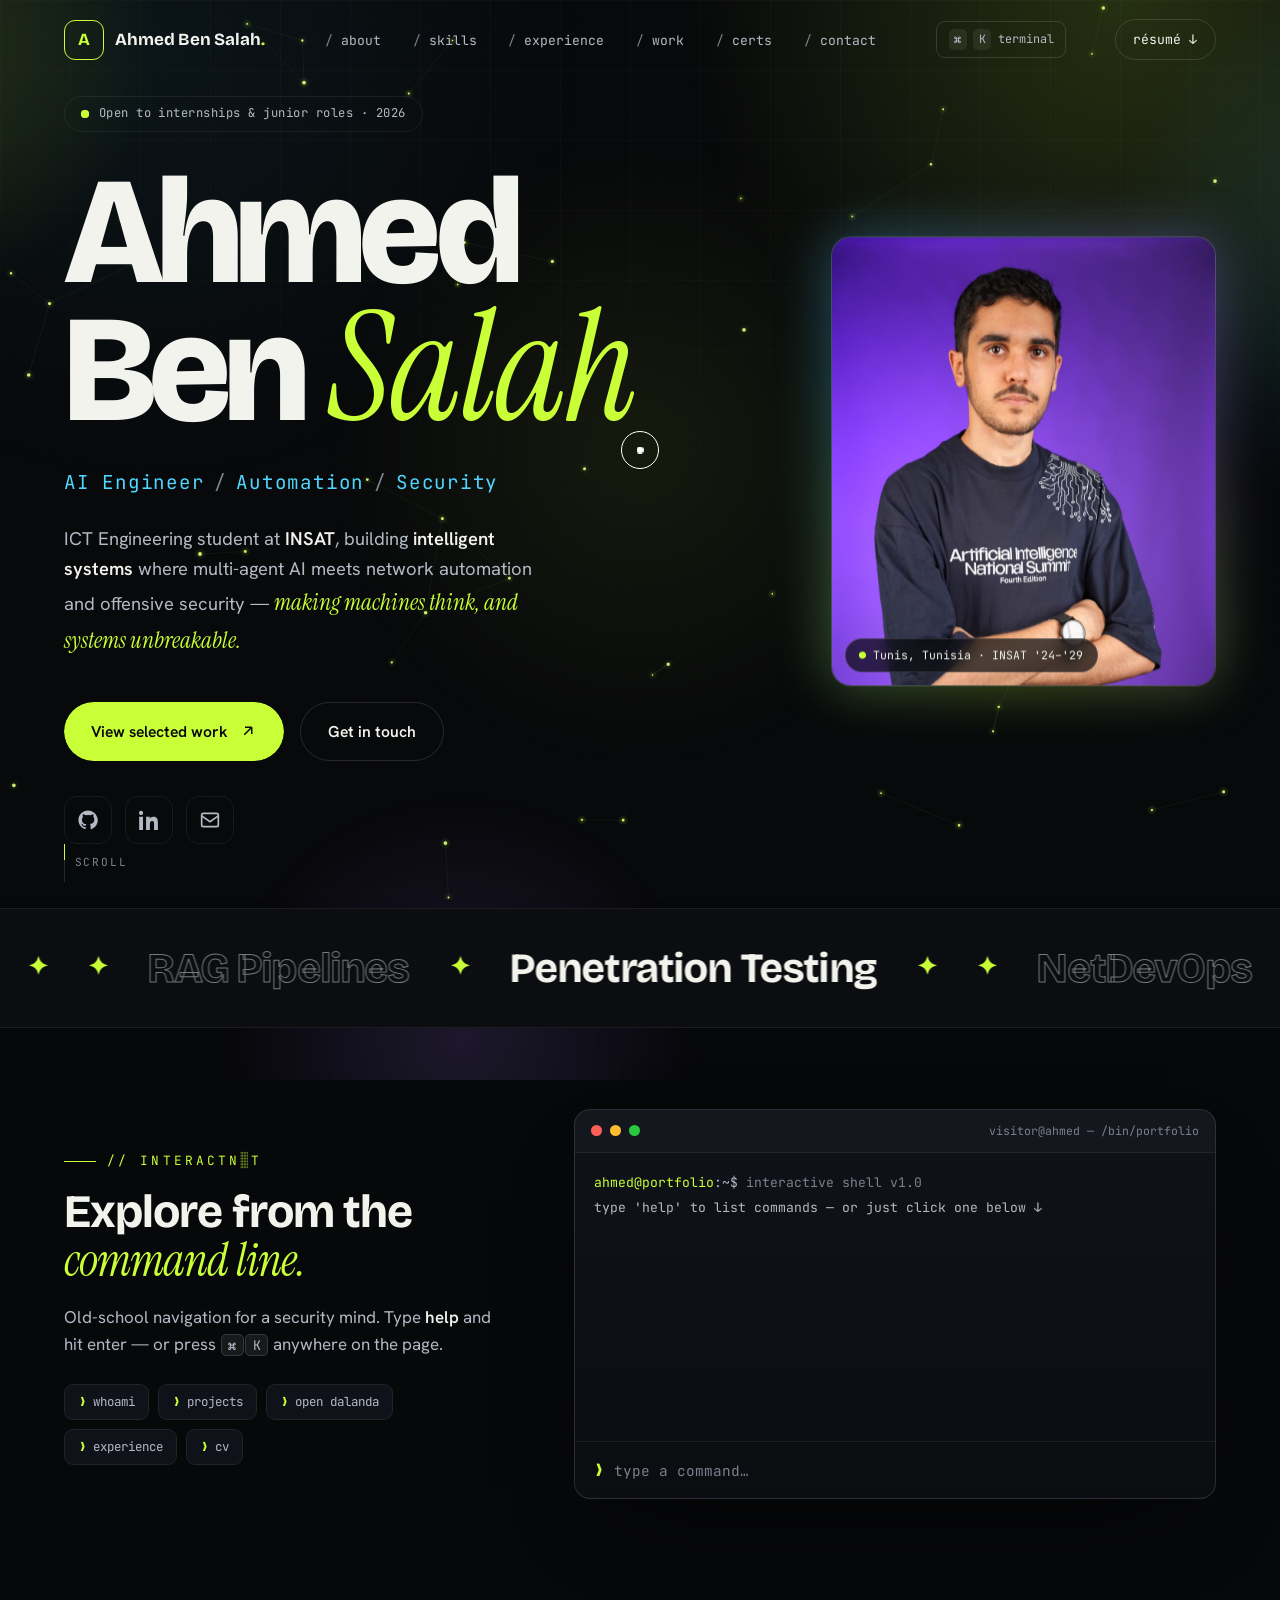
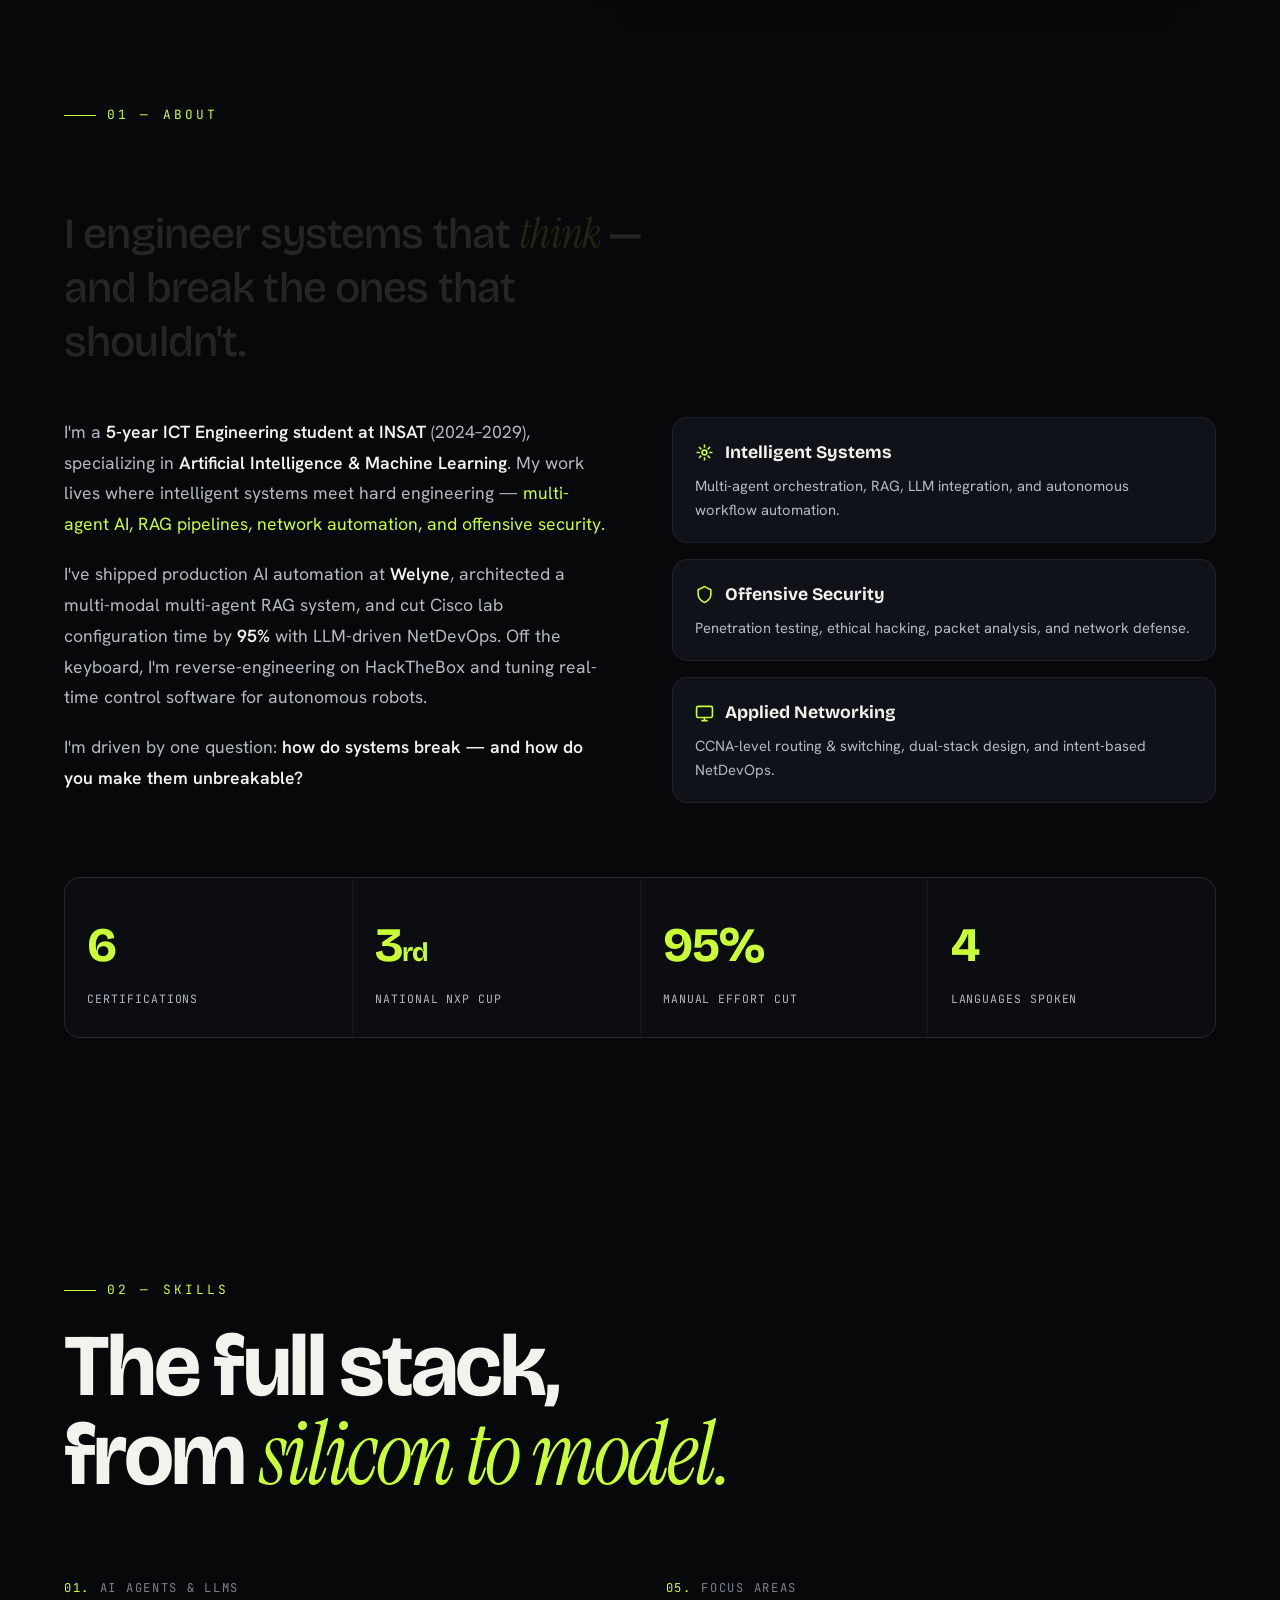
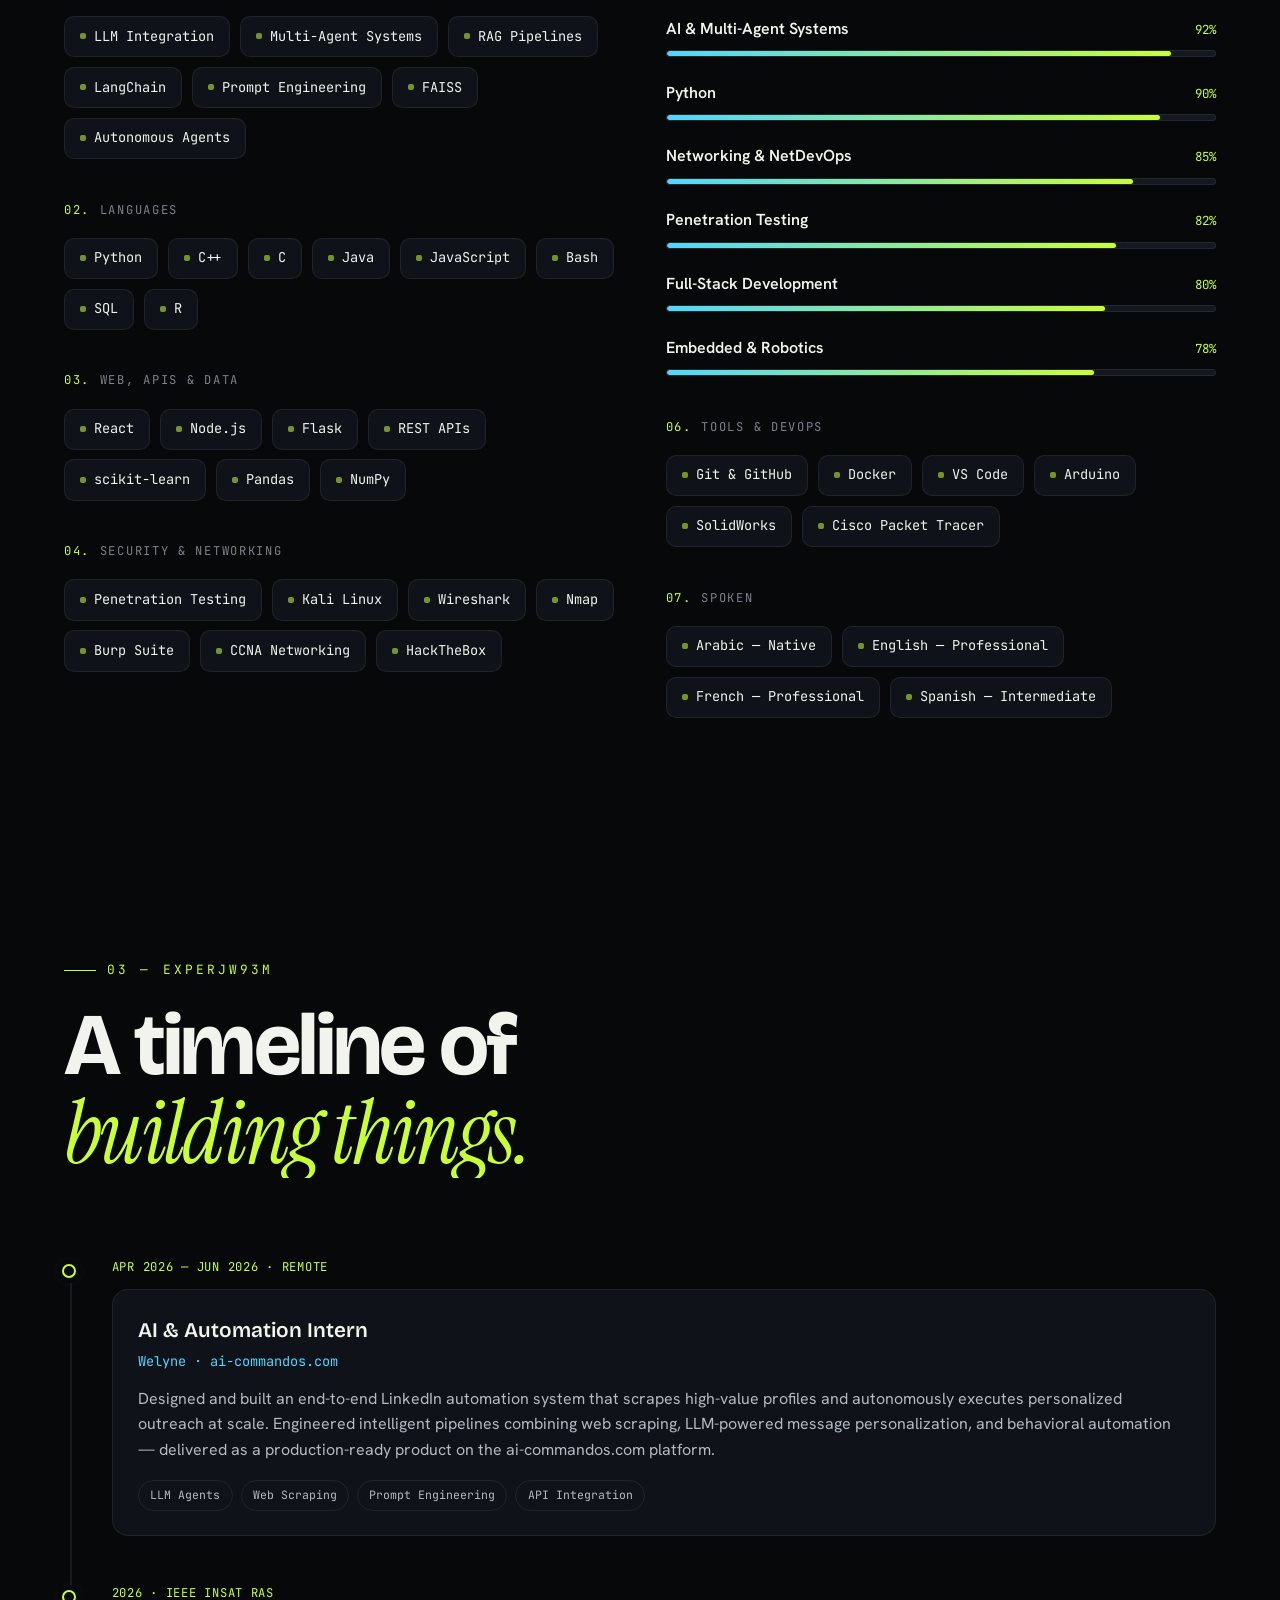
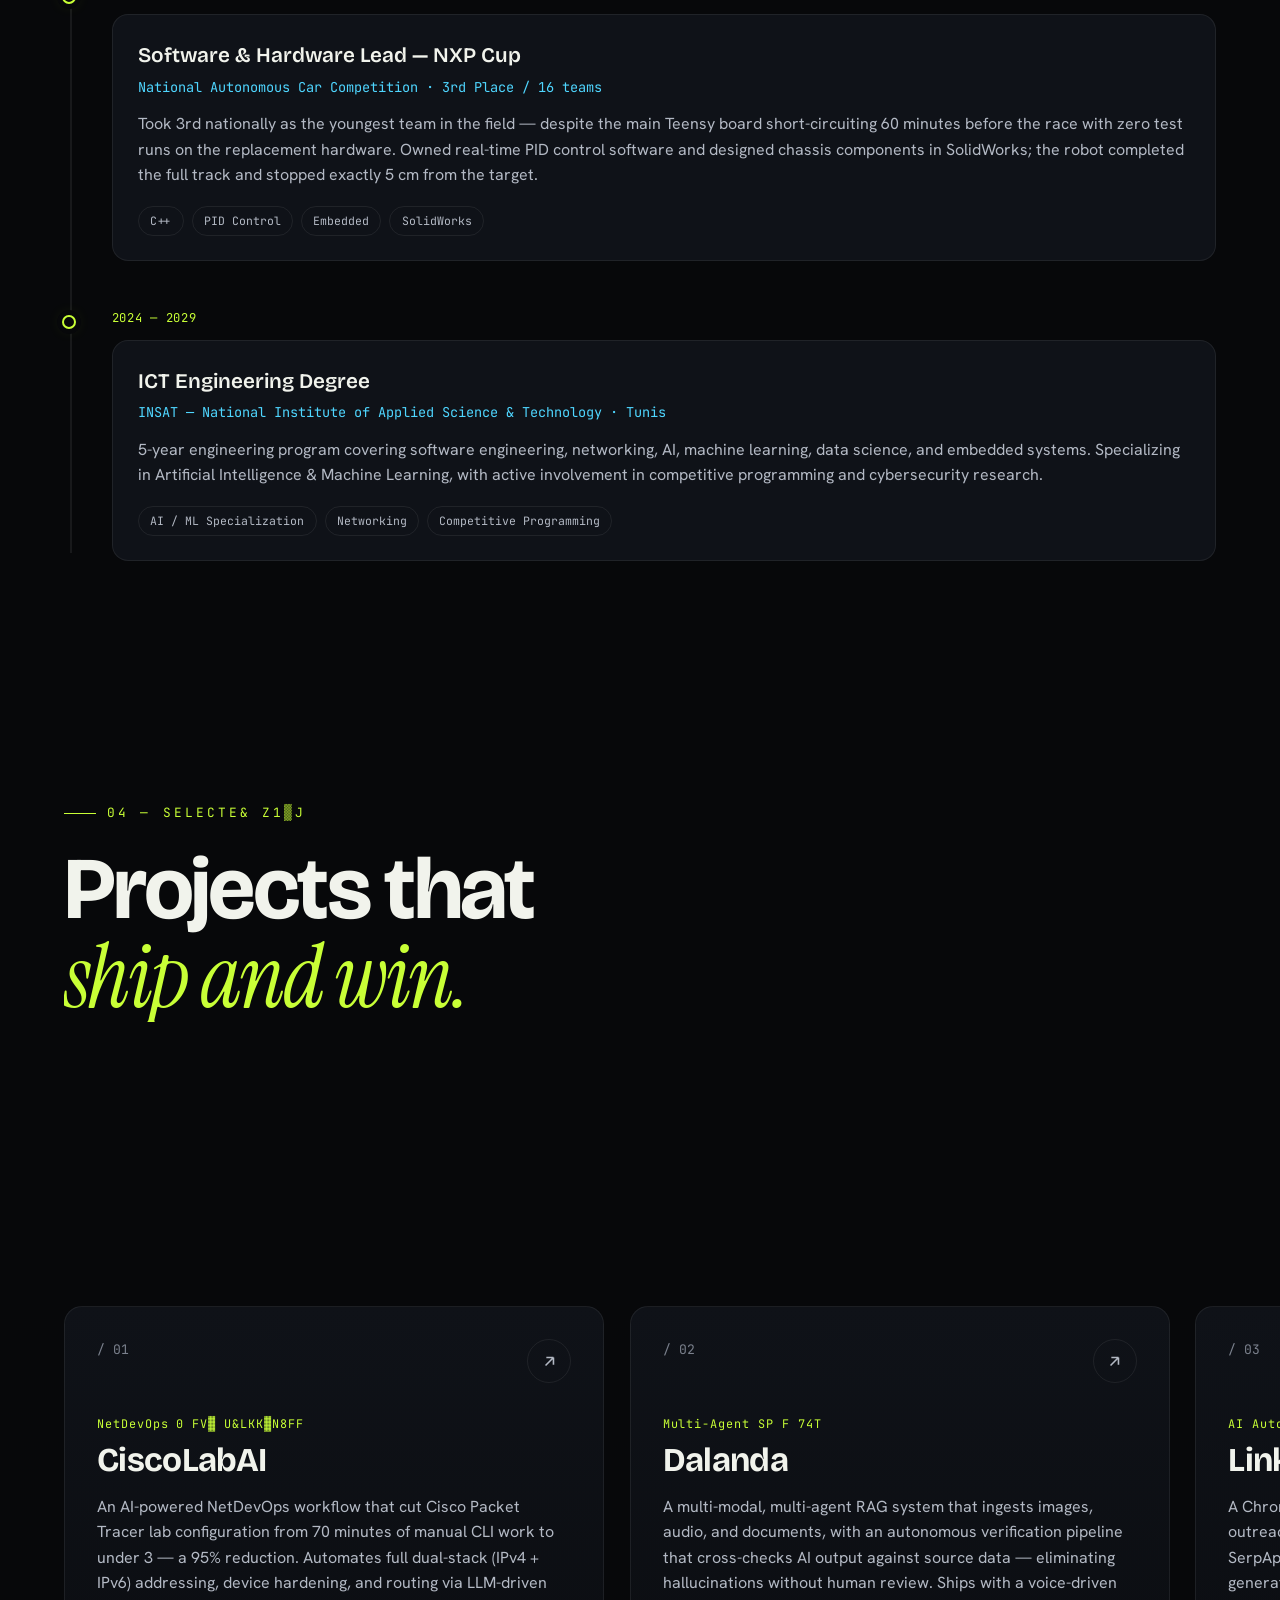
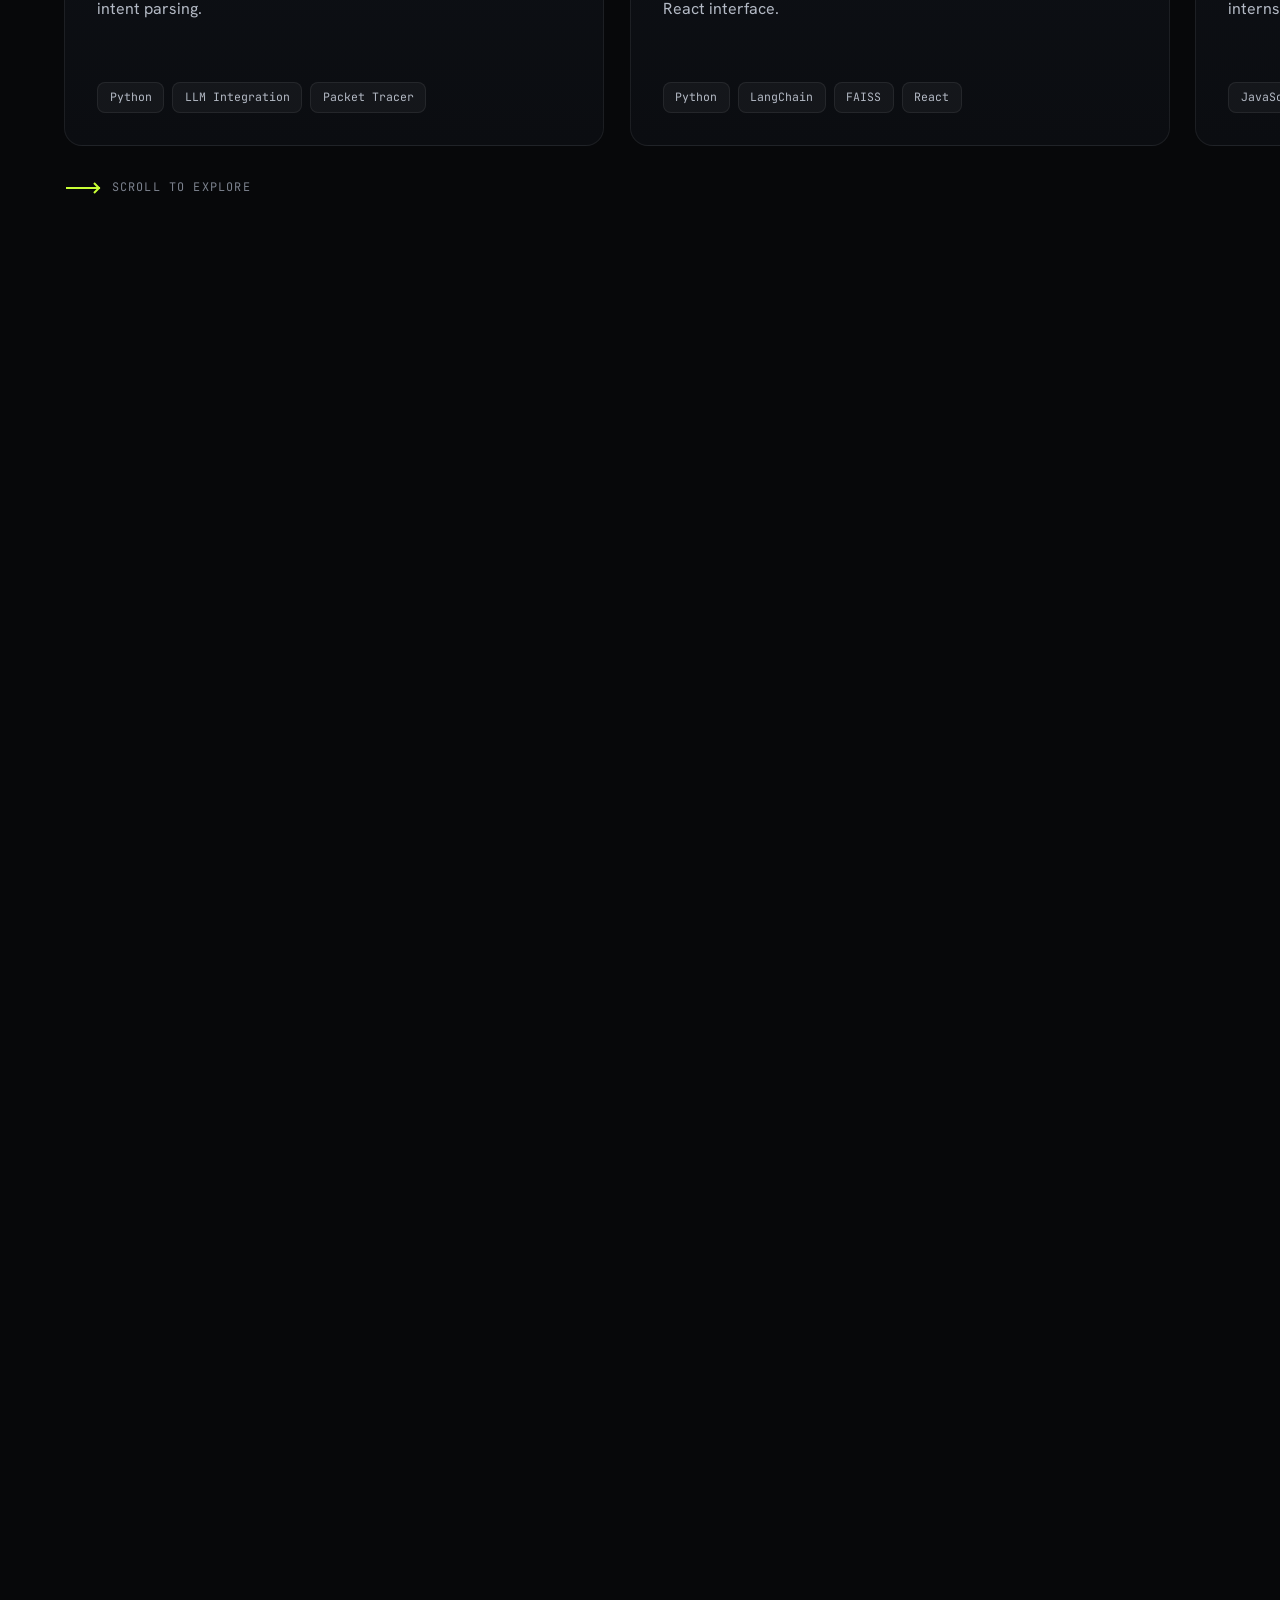
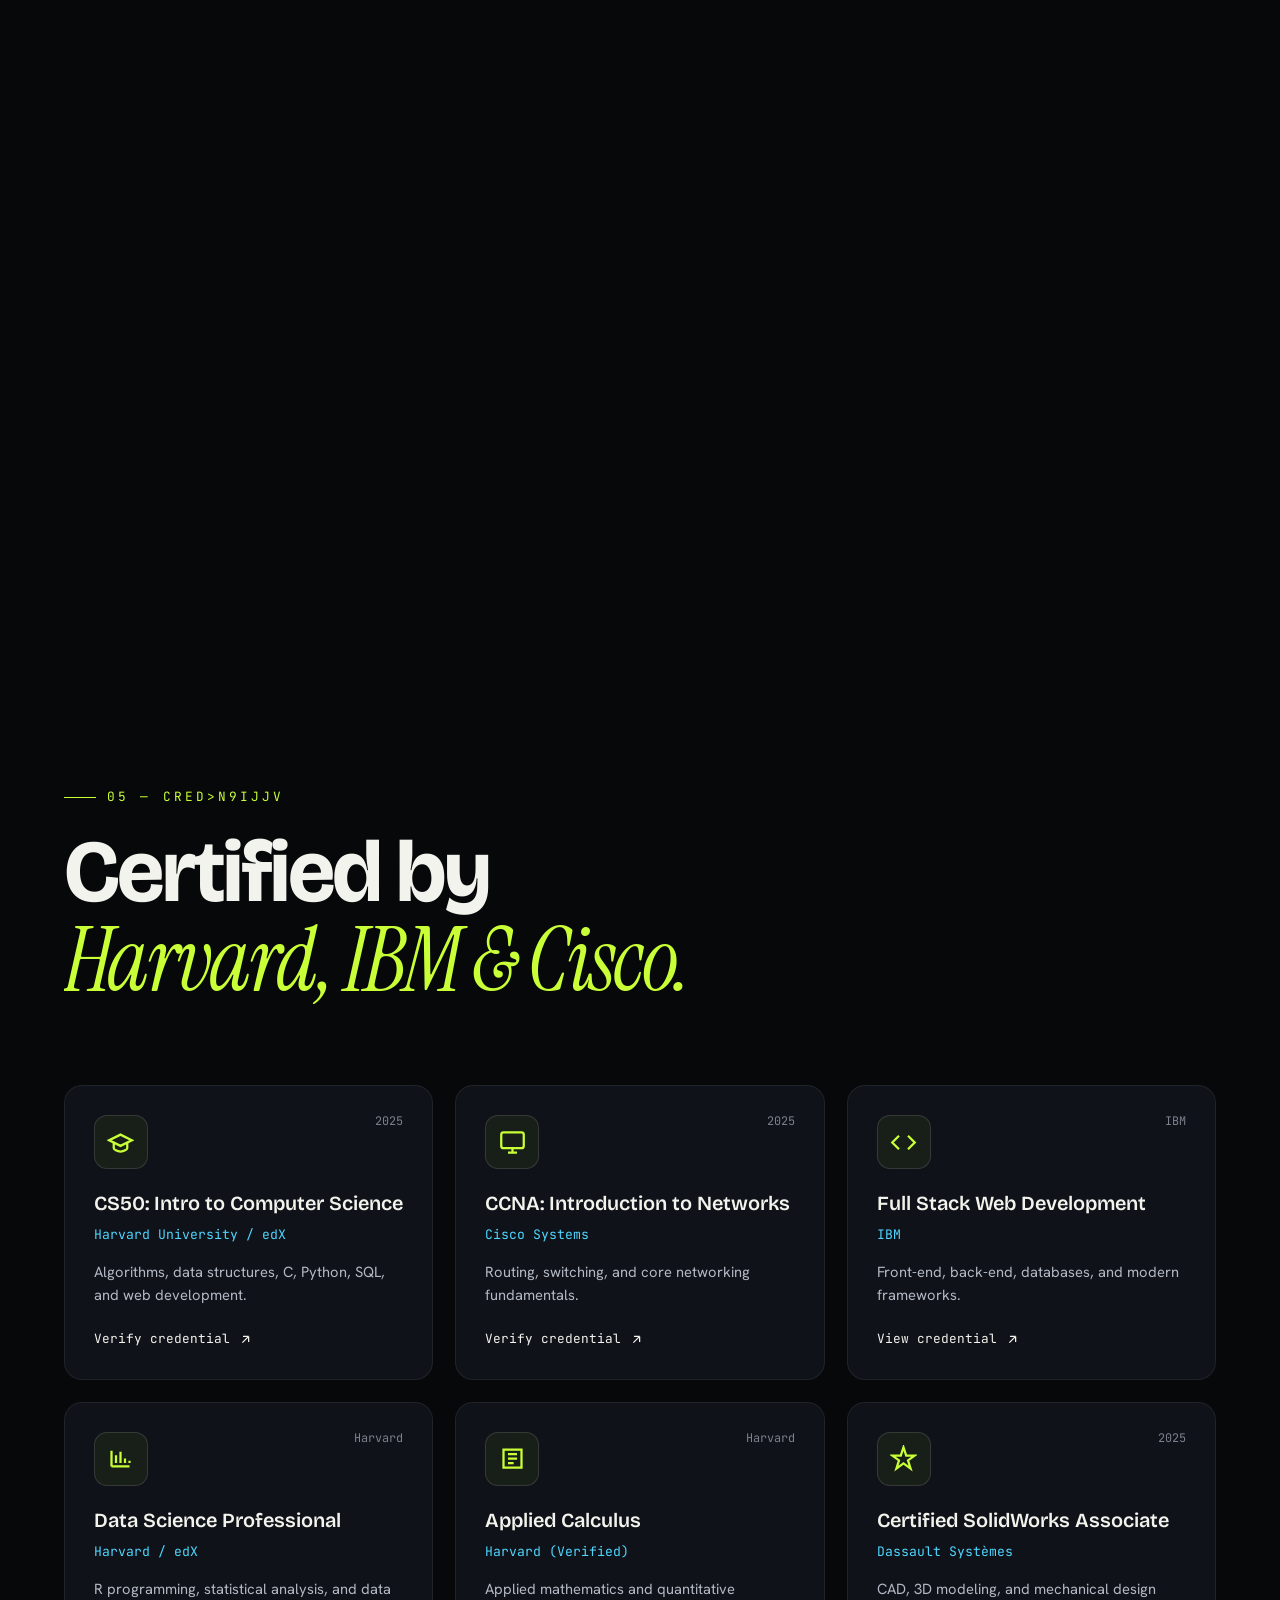
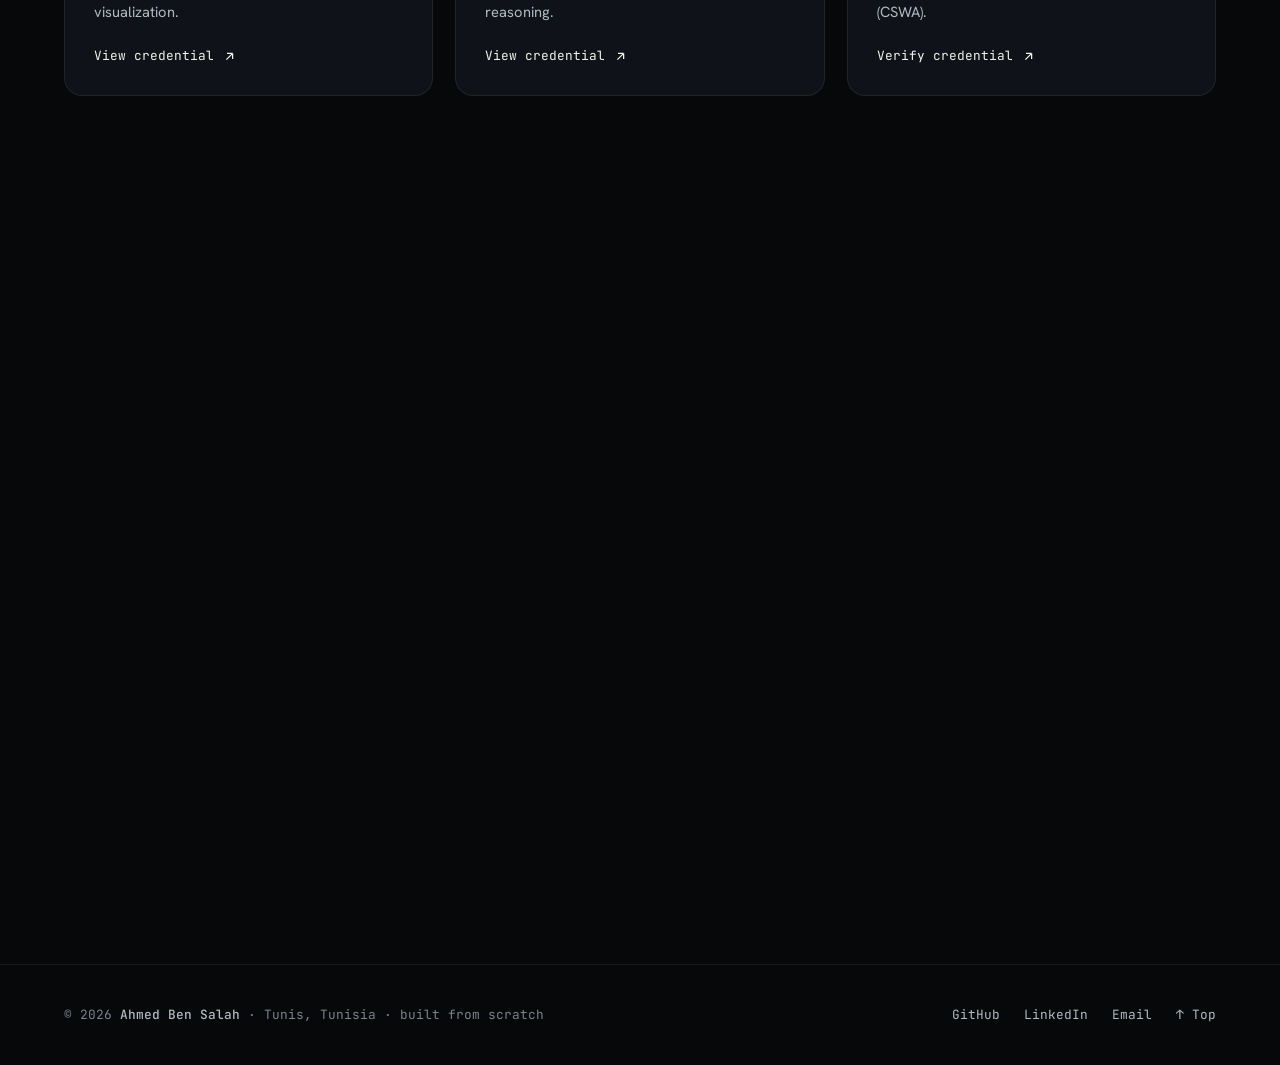
==== index.html @ f5c5b3ae "Fix severe runtime jank across the site The page pegged the main thread badly enough that the cursor" ====
<!DOCTYPE html>
<html lang="en">

<head>
  <meta charset="UTF-8" />
  <meta name="viewport" content="width=device-width, initial-scale=1.0" />
  <title>Ahmed Ben Salah — AI &amp; Security Engineer</title>
  <meta name="description"
    content="Ahmed Ben Salah — ICT Engineering student at INSAT building intelligent systems at the intersection of multi-agent AI, network automation, and offensive security." />
  <meta name="author" content="Ahmed Ben Salah" />
  <meta name="theme-color" content="#07080a" />

  <meta property="og:type" content="website" />
  <meta property="og:title" content="Ahmed Ben Salah — AI &amp; Security Engineer" />
  <meta property="og:description" content="Building intelligent systems at the intersection of AI, automation, and cybersecurity." />
  <meta property="og:url" content="https://ahmedd-ben-salah.github.io/" />
  <meta property="og:image" content="https://ahmedd-ben-salah.github.io/og.png" />
  <meta property="og:image:width" content="1200" />
  <meta property="og:image:height" content="630" />
  <meta name="twitter:card" content="summary_large_image" />
  <meta name="twitter:image" content="https://ahmedd-ben-salah.github.io/og.png" />
  <link rel="canonical" href="https://ahmedd-ben-salah.github.io/" />
  <link rel="icon" type="image/png" sizes="32x32" href="favicon-32.png" />
  <link rel="apple-touch-icon" sizes="180x180" href="favicon-180.png" />

  <link rel="preconnect" href="https://fonts.googleapis.com" />
  <link rel="preconnect" href="https://fonts.gstatic.com" crossorigin />
  <link
    href="https://fonts.googleapis.com/css2?family=Bricolage+Grotesque:opsz,wght@12..96,400;12..96,500;12..96,600;12..96,700;12..96,800&family=Instrument+Serif:ital@0;1&family=Hanken+Grotesk:wght@300;400;500;600;700&family=JetBrains+Mono:wght@400;500;600&display=swap"
    rel="stylesheet" />
  <link rel="stylesheet" href="style.css" />

  <script>document.documentElement.className += ' js';</script>

  <script type="application/ld+json">
  {
    "@context": "https://schema.org", "@type": "Person",
    "name": "Ahmed Ben Salah",
    "jobTitle": "ICT Engineering Student — AI & Cybersecurity",
    "url": "https://ahmedd-ben-salah.github.io/",
    "image": "https://ahmedd-ben-salah.github.io/profile.jpg",
    "email": "ahmedbensalah.professional@gmail.com",
    "alumniOf": "National Institute of Applied Science and Technology (INSAT)",
    "address": { "@type": "PostalAddress", "addressLocality": "Tunis", "addressCountry": "Tunisia" },
    "sameAs": ["https://github.com/Ahmedd-Ben-Salah","https://www.linkedin.com/in/ahmedbensalahh"],
    "knowsAbout": ["Artificial Intelligence","Machine Learning","Multi-Agent Systems","RAG","LangChain","Cybersecurity","Penetration Testing","Computer Networking","Embedded Systems","C++","Python"]
  }
  </script>
</head>

<body>
  <!-- Preloader -->
  <div class="pl" id="preloader">
    <div class="pl-inner">
      <div class="pl-name" id="plName"></div>
      <div class="pl-count"><span id="plCount">0</span>%</div>
    </div>
  </div>
  <div class="pl-curtain" id="curtain"></div>

  <!-- Atmosphere -->
  <div class="bg-glow"></div>
  <div class="aurora" aria-hidden="true"><span class="a1"></span><span class="a2"></span><span class="a3"></span></div>
  <canvas id="field"></canvas>
  <div class="bg-grid"></div>
  <div class="spotlight" id="spotlight"></div>
  <div class="noise"></div>

  <!-- Cursor -->
  <div class="cur-dot" id="curDot"></div>
  <div class="cur-ring" id="curRing"><span class="ct" id="curTxt"></span></div>

  <div class="sbar" id="sbar"></div>

  <!-- NAV -->
  <header id="header">
    <nav class="nav-inner">
      <a href="#top" class="logo" data-cursor>
        <span class="logo-box"><span>A</span></span>
        <span class="logo-name">Ahmed Ben Salah<span class="logo-dot">.</span></span>
      </a>
      <ul class="nav-menu" id="navMenu">
        <li><a href="#about" class="nav-item" data-cursor>about</a></li>
        <li><a href="#skills" class="nav-item" data-cursor>skills</a></li>
        <li><a href="#experience" class="nav-item" data-cursor>experience</a></li>
        <li><a href="#work" class="nav-item" data-cursor>work</a></li>
        <li><a href="#certs" class="nav-item" data-cursor>certs</a></li>
        <li><a href="#contact" class="nav-item" data-cursor>contact</a></li>
      </ul>
      <button class="nav-kbd" id="cmdkBtn" data-cursor aria-label="Open command palette"><kbd>⌘</kbd><kbd>K</kbd> terminal</button>
      <a href="Cv.pdf" download class="nav-cta" data-cursor>résumé ↓</a>
      <button class="nav-toggle" id="navToggle" aria-label="Toggle menu"><span></span><span></span><span></span></button>
    </nav>
  </header>

  <main id="top">

    <!-- HERO -->
    <section class="hero" id="hero">
      <div class="wrap hero-grid">
        <div class="hero-text">
          <span class="status" data-anim><span class="dot"></span> Open to internships &amp; junior roles · 2026</span>
          <h1 data-split>
            <span class="ln"><span>Ahmed</span></span>
            <span class="ln"><span>Ben <em>Salah</em></span></span>
          </h1>
          <div class="hero-role" data-anim>
            <span>AI&nbsp;Engineer</span><span class="sep">/</span>
            <span>Automation</span><span class="sep">/</span>
            <span>Security</span>
          </div>
          <p class="hero-tagline" data-anim>
            ICT Engineering student at <b>INSAT</b>, building <b>intelligent systems</b> where multi-agent
            AI meets network automation and offensive security — <span class="em">making machines think,
            and systems unbreakable.</span>
          </p>
          <div class="hero-cta" data-anim>
            <a href="#work" class="btn btn-primary" data-cursor data-magnetic>
              View selected work
              <svg viewBox="0 0 24 24" fill="none" stroke="currentColor" stroke-width="2"><path d="M7 17L17 7M17 7H8M17 7V16"/></svg>
            </a>
            <a href="#contact" class="btn btn-ghost" data-cursor data-magnetic>Get in touch</a>
          </div>
          <div class="hero-socials" data-anim>
            <a href="https://github.com/Ahmedd-Ben-Salah" target="_blank" rel="noopener" class="soc" aria-label="GitHub" data-cursor>
              <svg viewBox="0 0 24 24" fill="currentColor"><path d="M12 .5C5.7.5.5 5.7.5 12c0 5.1 3.3 9.4 7.9 10.9.6.1.8-.2.8-.6v-2c-3.2.7-3.9-1.4-3.9-1.4-.5-1.3-1.3-1.7-1.3-1.7-1-.7.1-.7.1-.7 1.2.1 1.8 1.2 1.8 1.2 1 1.8 2.7 1.3 3.4 1 .1-.8.4-1.3.7-1.6-2.6-.3-5.3-1.3-5.3-5.7 0-1.3.5-2.3 1.2-3.1-.1-.3-.5-1.5.1-3.1 0 0 1-.3 3.3 1.2a11.5 11.5 0 016 0C17.3 4.7 18.3 5 18.3 5c.6 1.6.2 2.8.1 3.1.8.8 1.2 1.8 1.2 3.1 0 4.4-2.7 5.4-5.3 5.7.4.4.8 1.1.8 2.2v3.3c0 .4.2.7.8.6 4.6-1.5 7.9-5.8 7.9-10.9C23.5 5.7 18.3.5 12 .5z"/></svg>
            </a>
            <a href="https://www.linkedin.com/in/ahmedbensalahh" target="_blank" rel="noopener" class="soc" aria-label="LinkedIn" data-cursor>
              <svg viewBox="0 0 24 24" fill="currentColor"><path d="M4.98 3.5C4.98 4.9 3.9 6 2.5 6S0 4.9 0 3.5 1.1 1 2.5 1s2.48 1.1 2.48 2.5zM.2 8.2h4.6V24H.2V8.2zM8.5 8.2h4.4v2.2h.06c.6-1.1 2.1-2.3 4.3-2.3 4.6 0 5.4 3 5.4 6.9V24h-4.6v-6.9c0-1.6 0-3.8-2.3-3.8s-2.7 1.8-2.7 3.7V24H8.5V8.2z"/></svg>
            </a>
            <a href="mailto:ahmedbensalah.professional@gmail.com" class="soc" aria-label="Email" data-cursor>
              <svg viewBox="0 0 24 24" fill="none" stroke="currentColor" stroke-width="2"><rect x="2" y="4" width="20" height="16" rx="2"/><path d="M2 7l10 7 10-7"/></svg>
            </a>
          </div>
        </div>

        <div class="portrait" data-anim data-parallax="-40">
          <span class="corner tl"></span><span class="corner tr"></span>
          <div class="portrait-inner">
            <img src="profile.jpg" alt="Ahmed Ben Salah" />
          </div>
          <span class="tag"><b>●</b> Tunis, Tunisia · INSAT '24–'29</span>
        </div>
      </div>
      <div class="scroll-cue"><span class="bar"></span> SCROLL</div>
    </section>

    <!-- MARQUEE -->
    <div class="marquee" aria-hidden="true">
      <div class="marquee-track" id="marquee">
        <span><span class="fill">Multi-Agent AI</span></span><span>RAG Pipelines</span><span><span class="fill">Penetration Testing</span></span>
        <span>NetDevOps</span><span><span class="fill">LangChain</span></span><span>Embedded Systems</span>
        <span><span class="fill">Prompt Engineering</span></span><span>Ethical Hacking</span>
      </div>
    </div>

    <!-- CONSOLE -->
    <section id="console" class="console">
      <div class="wrap">
        <div class="console-grid">
          <div class="console-intro">
            <span class="eyebrow" data-anim>// interactive</span>
            <h2 data-anim>Explore from the <i>command line.</i></h2>
            <p data-anim>Old-school navigation for a security mind. Type <b>help</b> and hit enter — or press <kbd>⌘</kbd><kbd>K</kbd> anywhere on the page.</p>
            <div class="cmd-examples" data-anim>
              <button class="cmd-ex" data-cmd="whoami" data-cursor>whoami</button>
              <button class="cmd-ex" data-cmd="projects" data-cursor>projects</button>
              <button class="cmd-ex" data-cmd="open dalanda" data-cursor>open dalanda</button>
              <button class="cmd-ex" data-cmd="experience" data-cursor>experience</button>
              <button class="cmd-ex" data-cmd="cv" data-cursor>cv</button>
            </div>
          </div>

          <div class="term-live" id="termLive" data-anim>
            <div class="term-bar">
              <span class="tdot"></span><span class="tdot"></span><span class="tdot"></span>
              <span class="ttitle">visitor@ahmed — /bin/portfolio</span>
            </div>
            <div class="term-out" id="termOut"></div>
            <div class="term-input">
              <span class="cp">❯</span>
              <input id="termInput" type="text" autocomplete="off" autocapitalize="off" spellcheck="false" placeholder="type a command…" aria-label="Terminal command input" />
            </div>
          </div>
        </div>
      </div>
    </section>

    <!-- ABOUT -->
    <section id="about">
      <div class="wrap">
        <div class="section-head" data-anim><span class="eyebrow">01 — About</span></div>
        <p class="about-lead" data-split-words>
          I engineer systems that <i>think</i> — and break the ones that shouldn't.
        </p>

        <div class="about-grid">
          <div class="about-body">
            <p data-anim>
              I'm a <b>5-year ICT Engineering student at INSAT</b> (2024–2029), specializing in
              <b>Artificial Intelligence &amp; Machine Learning</b>. My work lives where intelligent
              systems meet hard engineering — <span class="accent">multi-agent AI, RAG pipelines,
              network automation, and offensive security.</span>
            </p>
            <p data-anim>
              I've shipped production AI automation at <b>Welyne</b>, architected a multi-modal
              multi-agent RAG system, and cut Cisco lab configuration time by <b>95%</b> with LLM-driven
              NetDevOps. Off the keyboard, I'm reverse-engineering on HackTheBox and tuning real-time
              control software for autonomous robots.
            </p>
            <p data-anim>I'm driven by one question: <b>how do systems break — and how do you make them unbreakable?</b></p>
          </div>

          <div class="pillars">
            <div class="pillar" data-anim data-cursor>
              <h4><svg viewBox="0 0 24 24" fill="none" stroke="currentColor" stroke-width="2"><circle cx="12" cy="12" r="3"/><path d="M12 2v4M12 18v4M2 12h4M18 12h4M5 5l3 3M16 16l3 3M19 5l-3 3M8 16l-3 3"/></svg> Intelligent Systems</h4>
              <p>Multi-agent orchestration, RAG, LLM integration, and autonomous workflow automation.</p>
            </div>
            <div class="pillar" data-anim data-cursor>
              <h4><svg viewBox="0 0 24 24" fill="none" stroke="currentColor" stroke-width="2"><path d="M12 2l8 4v6c0 5-3.5 8-8 10-4.5-2-8-5-8-10V6z"/></svg> Offensive Security</h4>
              <p>Penetration testing, ethical hacking, packet analysis, and network defense.</p>
            </div>
            <div class="pillar" data-anim data-cursor>
              <h4><svg viewBox="0 0 24 24" fill="none" stroke="currentColor" stroke-width="2"><rect x="2" y="3" width="20" height="14" rx="2"/><path d="M8 21h8M12 17v4"/></svg> Applied Networking</h4>
              <p>CCNA-level routing &amp; switching, dual-stack design, and intent-based NetDevOps.</p>
            </div>
          </div>
        </div>

        <div class="stats">
          <div class="stat" data-anim><div class="num" data-count="6">0</div><div class="lbl">Certifications</div></div>
          <div class="stat" data-anim><div class="num">3<span style="font-size:.55em">rd</span></div><div class="lbl">National NXP Cup</div></div>
          <div class="stat" data-anim><div class="num" data-count="95" data-suffix="%">0</div><div class="lbl">Manual effort cut</div></div>
          <div class="stat" data-anim><div class="num" data-count="4">0</div><div class="lbl">Languages spoken</div></div>
        </div>
      </div>
    </section>

    <!-- SKILLS -->
    <section id="skills">
      <div class="wrap">
        <div class="section-head">
          <span class="eyebrow" data-anim>02 — Skills</span>
          <h2 class="section-title" data-split>
            <span class="ln"><span>The full stack,</span></span>
            <span class="ln"><span>from <i>silicon to model.</i></span></span>
          </h2>
        </div>

        <div class="skills-layout">
          <div>
            <div class="sg" data-anim><div class="sg-title"><span class="idx">01.</span> AI Agents &amp; LLMs</div>
              <div class="chips">
                <span class="chip" data-cursor>LLM Integration</span><span class="chip" data-cursor>Multi-Agent Systems</span>
                <span class="chip" data-cursor>RAG Pipelines</span><span class="chip" data-cursor>LangChain</span>
                <span class="chip" data-cursor>Prompt Engineering</span><span class="chip" data-cursor>FAISS</span>
                <span class="chip" data-cursor>Autonomous Agents</span>
              </div></div>
            <div class="sg" data-anim><div class="sg-title"><span class="idx">02.</span> Languages</div>
              <div class="chips">
                <span class="chip" data-cursor>Python</span><span class="chip" data-cursor>C++</span><span class="chip" data-cursor>C</span>
                <span class="chip" data-cursor>Java</span><span class="chip" data-cursor>JavaScript</span><span class="chip" data-cursor>Bash</span>
                <span class="chip" data-cursor>SQL</span><span class="chip" data-cursor>R</span>
              </div></div>
            <div class="sg" data-anim><div class="sg-title"><span class="idx">03.</span> Web, APIs &amp; Data</div>
              <div class="chips">
                <span class="chip" data-cursor>React</span><span class="chip" data-cursor>Node.js</span><span class="chip" data-cursor>Flask</span>
                <span class="chip" data-cursor>REST APIs</span><span class="chip" data-cursor>scikit-learn</span>
                <span class="chip" data-cursor>Pandas</span><span class="chip" data-cursor>NumPy</span>
              </div></div>
            <div class="sg" data-anim><div class="sg-title"><span class="idx">04.</span> Security &amp; Networking</div>
              <div class="chips">
                <span class="chip" data-cursor>Penetration Testing</span><span class="chip" data-cursor>Kali Linux</span>
                <span class="chip" data-cursor>Wireshark</span><span class="chip" data-cursor>Nmap</span><span class="chip" data-cursor>Burp Suite</span>
                <span class="chip" data-cursor>CCNA Networking</span><span class="chip" data-cursor>HackTheBox</span>
              </div></div>
          </div>

          <div>
            <div class="sg" data-anim><div class="sg-title"><span class="idx">05.</span> Focus areas</div>
              <div class="bars">
                <div class="bar-row"><div class="bar-top"><span class="bar-name">AI &amp; Multi-Agent Systems</span><span class="bar-val">92%</span></div><div class="bar-track"><div class="bar-fill" data-w="92"></div></div></div>
                <div class="bar-row"><div class="bar-top"><span class="bar-name">Python</span><span class="bar-val">90%</span></div><div class="bar-track"><div class="bar-fill" data-w="90"></div></div></div>
                <div class="bar-row"><div class="bar-top"><span class="bar-name">Networking &amp; NetDevOps</span><span class="bar-val">85%</span></div><div class="bar-track"><div class="bar-fill" data-w="85"></div></div></div>
                <div class="bar-row"><div class="bar-top"><span class="bar-name">Penetration Testing</span><span class="bar-val">82%</span></div><div class="bar-track"><div class="bar-fill" data-w="82"></div></div></div>
                <div class="bar-row"><div class="bar-top"><span class="bar-name">Full-Stack Development</span><span class="bar-val">80%</span></div><div class="bar-track"><div class="bar-fill" data-w="80"></div></div></div>
                <div class="bar-row"><div class="bar-top"><span class="bar-name">Embedded &amp; Robotics</span><span class="bar-val">78%</span></div><div class="bar-track"><div class="bar-fill" data-w="78"></div></div></div>
              </div></div>
            <div class="sg" data-anim><div class="sg-title"><span class="idx">06.</span> Tools &amp; DevOps</div>
              <div class="chips">
                <span class="chip" data-cursor>Git &amp; GitHub</span><span class="chip" data-cursor>Docker</span><span class="chip" data-cursor>VS Code</span>
                <span class="chip" data-cursor>Arduino</span><span class="chip" data-cursor>SolidWorks</span><span class="chip" data-cursor>Cisco Packet Tracer</span>
              </div></div>
            <div class="sg" data-anim><div class="sg-title"><span class="idx">07.</span> Spoken</div>
              <div class="chips">
                <span class="chip" data-cursor>Arabic — Native</span><span class="chip" data-cursor>English — Professional</span>
                <span class="chip" data-cursor>French — Professional</span><span class="chip" data-cursor>Spanish — Intermediate</span>
              </div></div>
          </div>
        </div>
      </div>
    </section>

    <!-- EXPERIENCE -->
    <section id="experience">
      <div class="wrap">
        <div class="section-head">
          <span class="eyebrow" data-anim>03 — Experience</span>
          <h2 class="section-title" data-split>
            <span class="ln"><span>A timeline of</span></span>
            <span class="ln"><span><i>building things.</i></span></span>
          </h2>
        </div>

        <div class="timeline">
          <div class="tl-line" id="tlLine"><span></span></div>

          <div class="tl-item" data-anim>
            <div class="tl-date">Apr 2026 — Jun 2026 · Remote</div>
            <div class="tl-card" data-cursor>
              <div class="tl-role">AI &amp; Automation Intern</div>
              <div class="tl-org">Welyne · ai-commandos.com</div>
              <p class="tl-desc">Designed and built an end-to-end LinkedIn automation system that scrapes high-value profiles and autonomously executes personalized outreach at scale. Engineered intelligent pipelines combining web scraping, LLM-powered message personalization, and behavioral automation — delivered as a production-ready product on the ai-commandos.com platform.</p>
              <div class="tl-tags"><span class="tl-tag">LLM Agents</span><span class="tl-tag">Web Scraping</span><span class="tl-tag">Prompt Engineering</span><span class="tl-tag">API Integration</span></div>
            </div>
          </div>

          <div class="tl-item" data-anim>
            <div class="tl-date">2026 · IEEE INSAT RAS</div>
            <div class="tl-card" data-cursor>
              <div class="tl-role">Software &amp; Hardware Lead — NXP Cup</div>
              <div class="tl-org">National Autonomous Car Competition · 3rd Place / 16 teams</div>
              <p class="tl-desc">Took 3rd nationally as the youngest team in the field — despite the main Teensy board short-circuiting 60 minutes before the race with zero test runs on the replacement hardware. Owned real-time PID control software and designed chassis components in SolidWorks; the robot completed the full track and stopped exactly 5&nbsp;cm from the target.</p>
              <div class="tl-tags"><span class="tl-tag">C++</span><span class="tl-tag">PID Control</span><span class="tl-tag">Embedded</span><span class="tl-tag">SolidWorks</span></div>
            </div>
          </div>

          <div class="tl-item" data-anim>
            <div class="tl-date">2024 — 2029</div>
            <div class="tl-card" data-cursor>
              <div class="tl-role">ICT Engineering Degree</div>
              <div class="tl-org">INSAT — National Institute of Applied Science &amp; Technology · Tunis</div>
              <p class="tl-desc">5-year engineering program covering software engineering, networking, AI, machine learning, data science, and embedded systems. Specializing in Artificial Intelligence &amp; Machine Learning, with active involvement in competitive programming and cybersecurity research.</p>
              <div class="tl-tags"><span class="tl-tag">AI / ML Specialization</span><span class="tl-tag">Networking</span><span class="tl-tag">Competitive Programming</span></div>
            </div>
          </div>
        </div>
      </div>
    </section>

    <!-- WORK -->
    <section id="work">
      <div class="wrap">
        <div class="section-head">
          <span class="eyebrow" data-anim>04 — Selected Work</span>
          <h2 class="section-title" data-split>
            <span class="ln"><span>Projects that</span></span>
            <span class="ln"><span><i>ship and win.</i></span></span>
          </h2>
        </div>
      </div>

      <div class="gallery" id="gallery">
        <div class="gallery-viewport">
          <!-- Project cards are rendered by script.js (curated case studies + live GitHub repos, newest first) -->
          <div class="gallery-track" id="galleryTrack"></div>
        </div>
        <div class="gallery-hint"><svg viewBox="0 0 38 14" fill="none" stroke="currentColor" stroke-width="2"><path d="M2 7h34M30 2l5 5-5 5"/></svg> SCROLL TO EXPLORE</div>
      </div>
    </section>

    <!-- CERTIFICATIONS -->
    <section id="certs">
      <div class="wrap">
        <div class="section-head">
          <span class="eyebrow" data-anim>05 — Credentials</span>
          <h2 class="section-title" data-split>
            <span class="ln"><span>Certified by</span></span>
            <span class="ln"><span><i>Harvard, IBM &amp; Cisco.</i></span></span>
          </h2>
        </div>

        <div class="cert-grid">
          <div class="cert" data-anim data-cursor>
            <span class="cert-year">2025</span>
            <div class="cert-badge"><svg viewBox="0 0 24 24" fill="none" stroke="currentColor" stroke-width="2"><path d="M22 10L12 5 2 10l10 5 10-5z"/><path d="M6 12v5c0 1 3 3 6 3s6-2 6-3v-5"/></svg></div>
            <h3 class="cert-title">CS50: Intro to Computer Science</h3>
            <div class="cert-issuer">Harvard University / edX</div>
            <p class="cert-focus">Algorithms, data structures, C, Python, SQL, and web development.</p>
            <a href="https://courses.edx.org/certificates/7ce53c6e521c4aac802fe7b4837a0aca" target="_blank" rel="noopener" class="cert-verify">Verify credential <svg viewBox="0 0 24 24" fill="none" stroke="currentColor" stroke-width="2"><path d="M7 17L17 7M17 7H8M17 7V16"/></svg></a>
          </div>
          <div class="cert" data-anim data-cursor>
            <span class="cert-year">2025</span>
            <div class="cert-badge"><svg viewBox="0 0 24 24" fill="none" stroke="currentColor" stroke-width="2"><rect x="2" y="3" width="20" height="14" rx="2"/><path d="M8 21h8M12 17v4"/></svg></div>
            <h3 class="cert-title">CCNA: Introduction to Networks</h3>
            <div class="cert-issuer">Cisco Systems</div>
            <p class="cert-focus">Routing, switching, and core networking fundamentals.</p>
            <a href="https://www.credly.com/badges/b3c5bc70-80b6-452d-8898-ae5baf84c3cb/linked_in_profile" target="_blank" rel="noopener" class="cert-verify">Verify credential <svg viewBox="0 0 24 24" fill="none" stroke="currentColor" stroke-width="2"><path d="M7 17L17 7M17 7H8M17 7V16"/></svg></a>
          </div>
          <div class="cert" data-anim data-cursor>
            <span class="cert-year">IBM</span>
            <div class="cert-badge"><svg viewBox="0 0 24 24" fill="none" stroke="currentColor" stroke-width="2"><path d="M16 18l6-6-6-6M8 6l-6 6 6 6"/></svg></div>
            <h3 class="cert-title">Full Stack Web Development</h3>
            <div class="cert-issuer">IBM</div>
            <p class="cert-focus">Front-end, back-end, databases, and modern frameworks.</p>
            <a href="https://github.com/Ahmedd-Ben-Salah" target="_blank" rel="noopener" class="cert-verify">View credential <svg viewBox="0 0 24 24" fill="none" stroke="currentColor" stroke-width="2"><path d="M7 17L17 7M17 7H8M17 7V16"/></svg></a>
          </div>
          <div class="cert" data-anim data-cursor>
            <span class="cert-year">Harvard</span>
            <div class="cert-badge"><svg viewBox="0 0 24 24" fill="none" stroke="currentColor" stroke-width="2"><path d="M4 19V5M4 19h16M8 16V9M12 16V6M16 16v-4M20 16v-2"/></svg></div>
            <h3 class="cert-title">Data Science Professional</h3>
            <div class="cert-issuer">Harvard / edX</div>
            <p class="cert-focus">R programming, statistical analysis, and data visualization.</p>
            <a href="https://github.com/Ahmedd-Ben-Salah" target="_blank" rel="noopener" class="cert-verify">View credential <svg viewBox="0 0 24 24" fill="none" stroke="currentColor" stroke-width="2"><path d="M7 17L17 7M17 7H8M17 7V16"/></svg></a>
          </div>
          <div class="cert" data-anim data-cursor>
            <span class="cert-year">Harvard</span>
            <div class="cert-badge"><svg viewBox="0 0 24 24" fill="none" stroke="currentColor" stroke-width="2"><path d="M4 4h16v16H4z"/><path d="M8 8h8M8 12h8M8 16h5"/></svg></div>
            <h3 class="cert-title">Applied Calculus</h3>
            <div class="cert-issuer">Harvard (Verified)</div>
            <p class="cert-focus">Applied mathematics and quantitative reasoning.</p>
            <a href="https://github.com/Ahmedd-Ben-Salah" target="_blank" rel="noopener" class="cert-verify">View credential <svg viewBox="0 0 24 24" fill="none" stroke="currentColor" stroke-width="2"><path d="M7 17L17 7M17 7H8M17 7V16"/></svg></a>
          </div>
          <div class="cert" data-anim data-cursor>
            <span class="cert-year">2025</span>
            <div class="cert-badge"><svg viewBox="0 0 24 24" fill="none" stroke="currentColor" stroke-width="2"><path d="M12 2l2.4 7.4H22l-6 4.3 2.3 7.3-6.3-4.6L5.7 21 8 13.7l-6-4.3h7.6z"/></svg></div>
            <h3 class="cert-title">Certified SolidWorks Associate</h3>
            <div class="cert-issuer">Dassault Systèmes</div>
            <p class="cert-focus">CAD, 3D modeling, and mechanical design (CSWA).</p>
            <a href="https://www.credly.com/badges/1db2694b-eccc-483c-8eab-7b71e92aadd5/linked_in_profile" target="_blank" rel="noopener" class="cert-verify">Verify credential <svg viewBox="0 0 24 24" fill="none" stroke="currentColor" stroke-width="2"><path d="M7 17L17 7M17 7H8M17 7V16"/></svg></a>
          </div>
        </div>
      </div>
    </section>

    <!-- CONTACT -->
    <section id="contact" class="contact">
      <div class="wrap contact-inner">
        <span class="eyebrow" data-anim style="justify-content:center">06 — Contact</span>
        <h2 data-split>
          <span class="ln"><span>Let's build something</span></span>
          <span class="ln"><span>that's <em>unbreakable.</em></span></span>
        </h2>
        <p class="contact-lead" data-anim>I'm actively seeking an internship or junior engineering role in AI, automation, or security. My inbox is always open.</p>
        <div class="contact-cta" data-anim>
          <a href="mailto:ahmedbensalah.professional@gmail.com" class="btn btn-primary" data-cursor data-magnetic>
            Say hello
            <svg viewBox="0 0 24 24" fill="none" stroke="currentColor" stroke-width="2"><path d="M7 17L17 7M17 7H8M17 7V16"/></svg>
          </a>
          <a href="Cv.pdf" download class="btn btn-ghost" data-cursor data-magnetic>Download résumé</a>
        </div>
      </div>
    </section>
  </main>

  <footer>
    <div class="wrap">
      <div class="footer-inner">
        <div class="copy">© 2026 <b>Ahmed Ben Salah</b> · Tunis, Tunisia · built from scratch</div>
        <div class="footer-links">
          <a href="https://github.com/Ahmedd-Ben-Salah" target="_blank" rel="noopener" data-cursor>GitHub</a>
          <a href="https://www.linkedin.com/in/ahmedbensalahh" target="_blank" rel="noopener" data-cursor>LinkedIn</a>
          <a href="mailto:ahmedbensalah.professional@gmail.com" data-cursor>Email</a>
          <a href="#top" data-cursor>↑ Top</a>
        </div>
      </div>
    </div>
  </footer>

  <!-- Project case-study modal -->
  <div class="modal" id="projModal" aria-hidden="true">
    <div class="modal-backdrop" data-close></div>
    <div class="modal-card" role="dialog" aria-modal="true" aria-labelledby="modalTitle">
      <button class="modal-close" id="modalClose" aria-label="Close" data-cursor>
        <svg viewBox="0 0 24 24" fill="none" stroke="currentColor" stroke-width="2"><path d="M18 6L6 18M6 6l12 12"/></svg>
      </button>
      <div class="modal-scroll" data-lenis-prevent>
        <div class="modal-head">
          <span class="modal-kicker" id="modalKicker"></span>
          <h2 class="modal-title" id="modalTitle"></h2>
          <div class="modal-meta" id="modalMeta"></div>
        </div>
        <div class="modal-metrics" id="modalMetrics"></div>
        <div class="modal-body" id="modalBody"></div>
        <div class="modal-tags" id="modalTags"></div>
        <div class="modal-links" id="modalLinks"></div>
      </div>
    </div>
  </div>

  <!-- Libraries (vendored locally — no CDN dependency) -->
  <script src="vendor/gsap.min.js"></script>
  <script src="vendor/ScrollTrigger.min.js"></script>
  <script src="vendor/lenis.min.js"></script>
  <script src="script.js"></script>
</body>

</html>
---- style.css ----
/* ===================================================================
   Ahmed Ben Salah — Portfolio  ·  v3 "Signal"
   Ink canvas · acid-lime signal · editorial serif accents
   Bricolage Grotesque / Instrument Serif / Hanken Grotesk / JetBrains Mono
   Motion: GSAP + ScrollTrigger + Lenis + canvas particle field
   =================================================================== */

:root {
  --bg:        #07080a;
  --bg-2:      #0b0d11;
  --surface:   #0f1218;
  --surface-2: #14181f;
  --line:      rgba(255,255,255,0.07);
  --line-2:    rgba(255,255,255,0.13);

  --text:   #f1f3ec;
  --muted:  #b3b9c4;
  --faint:  #7b818d;

  --accent:     #c8ff36;          /* acid lime */
  --accent-2:   #4fd6ff;          /* cyan */
  --accent-3:   #a07bff;          /* violet (ties the photo) */
  --glow:       rgba(200,255,54,0.16);

  --font-display: "Bricolage Grotesque", sans-serif;
  --font-serif:   "Instrument Serif", Georgia, serif;
  --font-body:    "Hanken Grotesk", system-ui, sans-serif;
  --font-mono:    "JetBrains Mono", ui-monospace, monospace;

  --maxw: 1320px;
  --gutter: clamp(1.25rem, 5vw, 5rem);
  --radius: 18px;

  --ease:  cubic-bezier(0.22, 1, 0.36, 1);
  --ease-2: cubic-bezier(0.65, 0, 0.35, 1);
  --nav-h: 80px;
}

*,*::before,*::after { box-sizing: border-box; margin: 0; padding: 0; }

html { -webkit-text-size-adjust: 100%; }
/* Lenis smooth-scroll */
html.lenis, html.lenis body { height: auto; }
.lenis.lenis-smooth { scroll-behavior: auto !important; }
.lenis.lenis-stopped { overflow: hidden; }

body {
  background: var(--bg); color: var(--text);
  font-family: var(--font-body); font-size: 17px; line-height: 1.6;
  -webkit-font-smoothing: antialiased; text-rendering: optimizeLegibility;
  overflow-x: hidden; cursor: none;
}
@media (max-width: 900px) { body { cursor: auto; } }

a { color: inherit; text-decoration: none; }
img { display: block; max-width: 100%; }
button { font: inherit; cursor: none; border: none; background: none; color: inherit; }
ul { list-style: none; }
::selection { background: var(--accent); color: #000; }

/* prevent flash before GSAP: hide animated bits only when JS is on */
.js [data-anim] { opacity: 0; }

/* ---------- Atmosphere ---------- */
#field { position: fixed; inset: 0; z-index: -2; pointer-events: none; }

/* drifting aurora blobs */
.aurora { position: fixed; inset: -20% ; z-index: -5; pointer-events: none; overflow: hidden; opacity: .55; contain: layout paint style; }
.aurora span { position: absolute; border-radius: 50%; mix-blend-mode: screen; will-change: transform; }
.aurora .a1 { width: 46vw; height: 46vw; left: -8%; top: -6%;  background: radial-gradient(circle, rgba(200,255,54,.30), transparent 65%); animation: drift1 26s ease-in-out infinite; }
.aurora .a2 { width: 50vw; height: 50vw; right: -10%; top: 8%;  background: radial-gradient(circle, rgba(79,214,255,.26), transparent 65%); animation: drift2 32s ease-in-out infinite; }
.aurora .a3 { width: 42vw; height: 42vw; left: 25%; bottom: -18%; background: radial-gradient(circle, rgba(160,123,255,.26), transparent 65%); animation: drift3 30s ease-in-out infinite; }
@keyframes drift1 { 0%,100%{ transform: translate(0,0) scale(1); } 33%{ transform: translate(18vw,10vh) scale(1.15); } 66%{ transform: translate(6vw,22vh) scale(.92); } }
@keyframes drift2 { 0%,100%{ transform: translate(0,0) scale(1); } 50%{ transform: translate(-16vw,14vh) scale(1.2); } }
@keyframes drift3 { 0%,100%{ transform: translate(0,0) scale(1); } 40%{ transform: translate(-12vw,-12vh) scale(1.1); } 75%{ transform: translate(10vw,-6vh) scale(.95); } }

.bg-grid {
  position: fixed; inset: -70px; z-index: -3; pointer-events: none; opacity: .35;
  background-image:
    linear-gradient(var(--line) 1px, transparent 1px),
    linear-gradient(90deg, var(--line) 1px, transparent 1px);
  background-size: 70px 70px;
  -webkit-mask-image: radial-gradient(ellipse 130% 100% at 50% 0%, #000 25%, transparent 75%);
  mask-image: radial-gradient(ellipse 130% 100% at 50% 0%, #000 25%, transparent 75%);
  animation: gridmove 14s linear infinite;
}
@keyframes gridmove { to { transform: translate(70px, 70px); } }

.bg-glow {
  position: fixed; inset: 0; z-index: -4; pointer-events: none;
  background:
    radial-gradient(800px circle at 12% 6%, rgba(79,214,255,0.06), transparent 55%),
    radial-gradient(900px circle at 88% 0%, var(--glow), transparent 50%);
}
.spotlight {
  position: fixed; top: 0; left: 0; width: 920px; height: 920px; z-index: -1; pointer-events: none;
  transform: translate3d(50vw, 50vh, 0) translate(-50%, -50%); will-change: transform;
  background: radial-gradient(circle closest-side, rgba(200,255,54,0.07), transparent 70%);
}
.noise {
  position: fixed; inset: 0; z-index: 9990; pointer-events: none; opacity: .045; mix-blend-mode: overlay;
  background-image: url("data:image/svg+xml,%3Csvg xmlns='http://www.w3.org/2000/svg' width='140' height='140'%3E%3Cfilter id='n'%3E%3CfeTurbulence type='fractalNoise' baseFrequency='0.8' numOctaves='3'/%3E%3C/filter%3E%3Crect width='100%25' height='100%25' filter='url(%23n)'/%3E%3C/svg%3E");
}

/* ---------- Cursor ---------- */
.cur-dot,.cur-ring { position: fixed; top: 0; left: 0; z-index: 10000; pointer-events: none; border-radius: 50%; will-change: transform; }
.cur-dot { width: 7px; height: 7px; background: #fff; transform: translate(-50%,-50%); }
.cur-ring { width: 38px; height: 38px; transform: translate(-50%,-50%);
  display: grid; place-items: center; }
.cur-ring::before { content: ""; position: absolute; inset: 0; border-radius: 50%; border: 1px solid #fff;
  transition: transform .3s var(--ease), background .3s var(--ease), border-color .3s; }
.cur-ring.hov::before { transform: scale(1.68); background: rgba(255,255,255,.15); }
.cur-ring.lbl::before { transform: scale(2); background: var(--accent); border-color: var(--accent); }
.cur-ring .ct { position: relative; font-family: var(--font-mono); font-size: .6rem; color: #000; opacity: 0; letter-spacing: .05em; }
.cur-ring.lbl .ct { opacity: 1; }
@media (max-width: 900px) { .cur-dot,.cur-ring { display: none; } }

/* ---------- Scroll progress ---------- */
.sbar { position: fixed; top: 0; left: 0; height: 2px; width: 100%; z-index: 9999;
  transform: scaleX(0); transform-origin: 0 50%; will-change: transform;
  background: linear-gradient(90deg, var(--accent-2), var(--accent)); box-shadow: 0 0 14px var(--accent); }

/* ---------- Preloader ---------- */
.pl { position: fixed; inset: 0; z-index: 10001; background: var(--bg); display: grid; place-items: center; }
.pl-inner { text-align: center; }
.pl-name { font-family: var(--font-display); font-weight: 800; font-size: clamp(2rem,7vw,4rem); letter-spacing: -.03em; overflow: hidden; }
.pl-name span { display: inline-block; }
.pl-count { font-family: var(--font-mono); color: var(--accent); font-size: .9rem; letter-spacing: .15em; margin-top: 1rem; }
.pl-curtain { position: fixed; inset: 0; z-index: 10000; background: var(--accent); transform: scaleY(0); transform-origin: bottom; pointer-events: none; }

/* ---------- Layout ---------- */
.wrap { max-width: var(--maxw); margin-inline: auto; padding-inline: var(--gutter); }
section { position: relative; padding-block: clamp(6rem, 13vh, 11rem); }

.eyebrow { font-family: var(--font-mono); font-size: .8rem; letter-spacing: .24em; text-transform: uppercase;
  color: var(--accent); display: inline-flex; align-items: center; gap: .7rem; }
.eyebrow::before { content: ""; width: 32px; height: 1px; background: var(--accent); }

.section-head { margin-bottom: clamp(3rem, 7vw, 5rem); max-width: 900px; }
.section-title { font-family: var(--font-display); font-weight: 700; line-height: 1.0;
  font-size: clamp(2.4rem, 7.5vw, 5.5rem); letter-spacing: -.03em; margin-top: 1.3rem; }
.section-title i { font-family: var(--font-serif); font-style: italic; font-weight: 400; color: var(--accent); }
.section-title .o { -webkit-text-stroke: 1.4px var(--line-2); color: transparent; }
.section-lead { color: var(--muted); margin-top: 1.4rem; font-size: 1.1rem; max-width: 60ch; }

/* ---------- Split text (lines) ---------- */
[data-split] .ln { display: block; overflow: hidden; }
[data-split] .ln > span { display: inline-block; }

/* ---------- Buttons ---------- */
.btn { position: relative; display: inline-flex; align-items: center; gap: .65rem; padding: 1rem 1.7rem;
  border-radius: 100px; font-weight: 600; font-size: .98rem; overflow: hidden; isolation: isolate;
  transition: color .4s var(--ease), border-color .4s var(--ease); }
.btn svg { width: 18px; height: 18px; transition: transform .4s var(--ease); }
.btn::before { content: ""; position: absolute; inset: 0; z-index: -1; border-radius: 100px;
  transition: transform .5s var(--ease); }
.btn-primary { color: #06070a; }
.btn-primary::before { background: var(--accent); }
.btn-primary:hover svg { transform: translate(4px,-4px); }
.btn-ghost { border: 1px solid var(--line-2); color: var(--text); }
.btn-ghost::before { background: var(--accent); transform: translateY(101%); }
.btn-ghost:hover { color: #06070a; border-color: var(--accent); }
.btn-ghost:hover::before { transform: translateY(0); }

/* ===================================================================
   NAV
   =================================================================== */
header { position: fixed; inset: 0 0 auto 0; z-index: 1000; height: var(--nav-h);
  display: flex; align-items: center; transition: background .5s var(--ease), border-color .5s, backdrop-filter .5s;
  border-bottom: 1px solid transparent; }
header.scrolled { background: rgba(7,8,10,.7); backdrop-filter: blur(16px) saturate(150%); border-bottom-color: var(--line); }
.nav-inner { width: 100%; max-width: var(--maxw); margin-inline: auto; padding-inline: var(--gutter);
  display: flex; align-items: center; justify-content: space-between; }
.logo { display: flex; align-items: center; gap: .7rem; font-weight: 700; }
.logo-box { width: 40px; height: 40px; border: 1px solid var(--accent); border-radius: 11px; display: grid; place-items: center;
  font-family: var(--font-display); color: var(--accent); position: relative; overflow: hidden; transition: color .35s; }
.logo-box::before { content:""; position:absolute; inset:0; background: var(--accent); transform: translateY(101%); transition: transform .4s var(--ease); }
.logo:hover .logo-box { color: #000; } .logo:hover .logo-box::before { transform: translateY(0); }
.logo-box span { position: relative; z-index: 1; }
.logo-name { font-family: var(--font-display); letter-spacing: -.01em; }
.logo-dot { color: var(--accent); }
.nav-menu { display: flex; gap: .2rem; }
.nav-item { font-family: var(--font-mono); font-size: .82rem; color: var(--muted); padding: .5rem .9rem; border-radius: 9px;
  transition: color .25s, background .25s; position: relative; }
.nav-item::before { content: "/ "; color: var(--faint); }
.nav-item:hover { color: var(--text); background: rgba(255,255,255,.04); }
.nav-item.active { color: var(--accent); }
.nav-cta { font-family: var(--font-mono); font-size: .82rem; padding: .58rem 1.1rem; border-radius: 100px;
  border: 1px solid var(--line-2); transition: border-color .25s, color .25s; }
.nav-cta:hover { border-color: var(--accent); color: var(--accent); }
.nav-toggle { display: none; flex-direction: column; gap: 5px; padding: 8px; }
.nav-toggle span { width: 26px; height: 2px; background: var(--text); transition: transform .35s var(--ease), opacity .3s; }
.nav-toggle.open span:nth-child(1){ transform: translateY(7px) rotate(45deg); }
.nav-toggle.open span:nth-child(2){ opacity: 0; }
.nav-toggle.open span:nth-child(3){ transform: translateY(-7px) rotate(-45deg); }
@media (max-width: 880px) {
  .nav-toggle { display: flex; }
  .nav-menu { position: fixed; inset: var(--nav-h) 0 auto 0; flex-direction: column; gap: 0;
    background: rgba(7,8,10,.97); backdrop-filter: blur(18px); padding: 1rem var(--gutter) 2rem; border-bottom: 1px solid var(--line);
    transform: translateY(-120%); transition: transform .5s var(--ease); visibility: hidden; }
  .nav-menu.open { transform: none; visibility: visible; }
  .nav-item { padding: 1rem .25rem; font-size: 1.05rem; border-bottom: 1px solid var(--line); }
  .nav-cta { display: none; }
}

/* ===================================================================
   HERO
   =================================================================== */
.hero { min-height: 100svh; display: flex; align-items: center; padding-top: calc(var(--nav-h) + 1rem); padding-bottom: 4rem; }
.hero-grid { width: 100%; display: grid; grid-template-columns: 1.55fr .85fr; gap: clamp(2rem,5vw,4rem); align-items: center; }
@media (max-width: 960px) { .hero-grid { grid-template-columns: 1fr; } }

.status { display: inline-flex; align-items: center; gap: .6rem; font-family: var(--font-mono); font-size: .76rem;
  letter-spacing: .04em; color: var(--muted); border: 1px solid var(--line); border-radius: 100px; padding: .45rem 1rem; margin-bottom: 2rem; }
.status .dot { width: 8px; height: 8px; border-radius: 50%; background: var(--accent); position: relative; }
.status .dot::after { content:""; position:absolute; inset:0; border-radius:50%; background: var(--accent); animation: ping 1.8s var(--ease) infinite; }
@keyframes ping { 0%{transform:scale(1);opacity:.7} 100%{transform:scale(2.8);opacity:0} }

.hero h1 { font-family: var(--font-display); font-weight: 800; line-height: .9; letter-spacing: -.045em;
  font-size: clamp(3.2rem, 13vw, 9.5rem); }
.hero h1 em { font-family: var(--font-serif); font-style: italic; font-weight: 400; color: var(--accent); letter-spacing: -.01em; }
.hero-role { font-family: var(--font-mono); color: var(--accent-2); font-size: clamp(.9rem, 2.2vw, 1.2rem);
  letter-spacing: .04em; margin-top: 1.8rem; display: flex; flex-wrap: wrap; gap: .6rem; align-items: center; }
.hero-role .sep { color: var(--faint); }
.hero-tagline { color: var(--muted); font-size: 1.15rem; max-width: 50ch; margin-top: 1.6rem; line-height: 1.65; }
.hero-tagline b { color: var(--text); font-weight: 600; }
.hero-tagline .em { font-family: var(--font-serif); font-style: italic; color: var(--accent); font-size: 1.25em; }
.hero-cta { display: flex; flex-wrap: wrap; gap: 1rem; margin-top: 2.6rem; }
.hero-socials { display: flex; gap: .8rem; margin-top: 2.2rem; }
.soc { width: 48px; height: 48px; border: 1px solid var(--line); border-radius: 13px; display: grid; place-items: center; color: var(--muted);
  transition: color .35s var(--ease), border-color .35s, transform .35s, background .35s; }
.soc svg { width: 20px; height: 20px; }
.soc:hover { color: var(--accent); border-color: var(--accent); transform: translateY(-5px); background: rgba(200,255,54,.05); }

/* portrait */
.portrait { position: relative; }
.portrait-inner { position: relative; border-radius: 20px; overflow: hidden; border: 1px solid var(--line-2);
  background: linear-gradient(160deg, rgba(160,123,255,.12), rgba(79,214,255,.05)); }
.portrait-inner img { width: 100%; height: auto; display: block; image-orientation: from-image; }
.portrait::before { content: ""; position: absolute; inset: -1px; border-radius: 21px; z-index: -1;
  background: conic-gradient(from 180deg, var(--accent), var(--accent-2), var(--accent-3), var(--accent)); filter: blur(28px); opacity: .35; }
.portrait .tag { position: absolute; left: 14px; bottom: 14px; font-family: var(--font-mono); font-size: .72rem;
  background: rgba(7,8,10,.7); backdrop-filter: blur(8px); border: 1px solid var(--line-2); border-radius: 100px; padding: .4rem .85rem; color: var(--text); }
.portrait .tag b { color: var(--accent); }
.portrait .corner { position: absolute; width: 18px; height: 18px; }
.portrait .corner.tl { top: 12px; left: 12px; border-top: 2px solid var(--accent); border-left: 2px solid var(--accent); }
.portrait .corner.tr { top: 12px; right: 12px; border-top: 2px solid var(--accent); border-right: 2px solid var(--accent); }
@media (max-width: 960px) { .portrait { max-width: 380px; margin: 1rem auto 0; } }

.scroll-cue { position: absolute; bottom: 1.6rem; left: var(--gutter); font-family: var(--font-mono); font-size: .7rem;
  color: var(--faint); letter-spacing: .16em; display: flex; align-items: center; gap: .6rem; }
.scroll-cue .bar { width: 1px; height: 38px; background: var(--line-2); position: relative; overflow: hidden; }
.scroll-cue .bar::after { content:""; position:absolute; inset:0 0 auto 0; height: 40%; background: var(--accent); animation: sd 2s var(--ease) infinite; }
@keyframes sd { 0%{transform:translateY(-100%)} 100%{transform:translateY(280%)} }
@media (max-width: 960px) { .scroll-cue { display: none; } }

/* ===================================================================
   MARQUEE
   =================================================================== */
.marquee { border-block: 1px solid var(--line); padding-block: 1.6rem; overflow: hidden; white-space: nowrap; background: var(--bg-2); }
.marquee-track { display: inline-flex; gap: 2.5rem; will-change: transform; }
.marquee-track span { font-family: var(--font-display); font-weight: 700; font-size: clamp(1.6rem, 4vw, 2.6rem);
  letter-spacing: -.02em; color: transparent; -webkit-text-stroke: 1px rgba(255,255,255,.45); display: inline-flex; align-items: center; gap: 2.5rem; }
.marquee-track span::after { content: "✦"; -webkit-text-stroke: 0; color: var(--accent); font-size: .6em; }
.marquee-track .fill { color: var(--text); -webkit-text-stroke: 0; }

/* ===================================================================
   ABOUT
   =================================================================== */
.about-lead { font-family: var(--font-display); font-weight: 500; font-size: clamp(1.6rem, 3.6vw, 2.7rem);
  line-height: 1.25; letter-spacing: -.02em; max-width: 22ch; }
.about-lead .w { display: inline-block; }
.about-lead i { font-family: var(--font-serif); font-style: italic; color: var(--accent); font-weight: 400; }
.about-grid { display: grid; grid-template-columns: 1fr 1fr; gap: clamp(2rem,5vw,4rem); margin-top: 3rem; align-items: start; }
@media (max-width: 880px) { .about-grid { grid-template-columns: 1fr; } }
.about-body p { color: var(--muted); font-size: 1.1rem; line-height: 1.75; margin-bottom: 1.2rem; }
.about-body p b { color: var(--text); font-weight: 600; }
.about-body .accent { color: var(--accent); }
.pillars { display: grid; gap: 1rem; }
.pillar { border: 1px solid var(--line); border-radius: 15px; padding: 1.3rem 1.4rem; background: var(--surface);
  transition: border-color .35s var(--ease), transform .35s; }
.pillar:hover { border-color: var(--line-2); transform: translateX(8px); }
.pillar h4 { font-family: var(--font-display); font-size: 1.1rem; display: flex; align-items: center; gap: .65rem; }
.pillar h4 svg { width: 19px; height: 19px; color: var(--accent); }
.pillar p { color: var(--muted); font-size: .92rem; margin-top: .45rem; }

.stats { display: grid; grid-template-columns: repeat(4,1fr); gap: 1px; margin-top: 4rem; border: 1px solid var(--line);
  border-radius: 16px; overflow: hidden; background: var(--line); }
@media (max-width: 620px) { .stats { grid-template-columns: repeat(2,1fr); } }
.stat { background: var(--bg-2); padding: 1.8rem 1.4rem; }
.stat .num { font-family: var(--font-display); font-weight: 700; font-size: clamp(2rem,4.5vw,3rem); color: var(--accent); letter-spacing: -.02em; }
.stat .lbl { font-family: var(--font-mono); font-size: .72rem; letter-spacing: .08em; text-transform: uppercase; color: var(--muted); margin-top: .4rem; }

/* ===================================================================
   SKILLS
   =================================================================== */
.skills-layout { display: grid; grid-template-columns: 1fr 1fr; gap: clamp(1.5rem,4vw,3.5rem); }
@media (max-width: 880px) { .skills-layout { grid-template-columns: 1fr; } }
.sg { margin-bottom: 2.6rem; } .sg:last-child { margin-bottom: 0; }
.sg-title { font-family: var(--font-mono); font-size: .76rem; letter-spacing: .14em; text-transform: uppercase; color: var(--faint);
  margin-bottom: 1.1rem; display: flex; align-items: center; gap: .6rem; }
.sg-title .idx { color: var(--accent); }
.chips { display: flex; flex-wrap: wrap; gap: .6rem; }
.chip { font-family: var(--font-mono); font-size: .85rem; padding: .55rem .95rem; border-radius: 10px; border: 1px solid var(--line);
  background: var(--surface); color: var(--text); display: inline-flex; align-items: center; gap: .5rem;
  transition: border-color .3s var(--ease), color .3s, transform .25s, background .3s; }
.chip::before { content:""; width: 6px; height: 6px; border-radius: 2px; background: var(--accent); opacity: .55; transition: opacity .3s, transform .3s; }
.chip:hover { border-color: var(--accent); color: var(--accent); transform: translateY(-4px); background: rgba(200,255,54,.05); }
.chip:hover::before { opacity: 1; transform: rotate(45deg); }
.bars { display: grid; gap: 1.4rem; }
.bar-top { display: flex; justify-content: space-between; align-items: baseline; margin-bottom: .55rem; }
.bar-name { font-weight: 600; font-size: 1rem; }
.bar-val { font-family: var(--font-mono); font-size: .78rem; color: var(--accent); }
.bar-track { height: 7px; border-radius: 100px; background: var(--surface-2); overflow: hidden; border: 1px solid var(--line); }
.bar-fill { height: 100%; width: 0; border-radius: 100px; background: linear-gradient(90deg, var(--accent-2), var(--accent)); box-shadow: 0 0 14px var(--glow); }

/* ===================================================================
   EXPERIENCE
   =================================================================== */
.timeline { position: relative; margin-left: 6px; padding-left: clamp(1.8rem,4vw,2.6rem); }
.tl-line { position: absolute; left: 0; top: 8px; bottom: 8px; width: 1.5px; background: var(--line); }
.tl-line span { position: absolute; inset: 0 0 auto 0; height: 0; background: linear-gradient(var(--accent), var(--accent-2)); box-shadow: 0 0 12px var(--glow); }
.tl-item { position: relative; padding-bottom: 3rem; } .tl-item:last-child { padding-bottom: 0; }
.tl-item::before { content:""; position: absolute; left: calc(-1 * clamp(1.8rem,4vw,2.6rem) - .75px); top: 6px;
  width: 14px; height: 14px; border-radius: 50%; background: var(--bg); border: 2px solid var(--accent); transform: translateX(-50%);
  box-shadow: 0 0 0 5px var(--bg), 0 0 16px var(--glow); }
.tl-date { font-family: var(--font-mono); font-size: .76rem; letter-spacing: .06em; color: var(--accent); text-transform: uppercase; }
.tl-card { margin-top: .7rem; border: 1px solid var(--line); border-radius: 16px; padding: 1.5rem 1.6rem; background: var(--surface);
  transition: border-color .35s var(--ease), transform .35s; }
.tl-card:hover { border-color: var(--line-2); transform: translateX(8px); }
.tl-role { font-family: var(--font-display); font-size: 1.3rem; font-weight: 600; }
.tl-org { color: var(--accent-2); font-family: var(--font-mono); font-size: .85rem; margin-top: .25rem; }
.tl-desc { color: var(--muted); margin-top: .8rem; font-size: 1rem; }
.tl-tags { display: flex; flex-wrap: wrap; gap: .5rem; margin-top: 1.1rem; }
.tl-tag { font-family: var(--font-mono); font-size: .72rem; padding: .32rem .7rem; border-radius: 100px; border: 1px solid var(--line); color: var(--muted); }

/* ===================================================================
   WORK — horizontal pinned gallery
   =================================================================== */
#work { padding-bottom: clamp(6rem,13vh,11rem); }
.gallery { position: relative; min-height: 100vh; min-height: 100svh; display: flex; flex-direction: column; justify-content: center; }
.gallery-viewport { overflow: hidden; }
.gallery-track { display: flex; gap: 1.6rem; padding-inline: var(--gutter); align-items: stretch; }
.panel { position: relative; flex: 0 0 min(78vw, 540px); border: 1px solid var(--line); border-radius: var(--radius);
  background: linear-gradient(180deg, var(--surface), var(--bg-2)); overflow: hidden; padding: 2rem; min-height: 440px;
  display: flex; flex-direction: column; transition: border-color .4s var(--ease); }
.panel::after { content:""; position: absolute; inset: 0; pointer-events: none; border-radius: var(--radius);
  background: radial-gradient(560px circle at var(--cx,50%) var(--cy,0%), rgba(200,255,54,.08), transparent 50%); opacity: 0; transition: opacity .4s; }
.panel:hover { border-color: var(--line-2); } .panel:hover::after { opacity: 1; }
.panel-top { display: flex; justify-content: space-between; align-items: flex-start; }
.panel-idx { font-family: var(--font-mono); font-size: .82rem; color: var(--faint); }
.panel-arrow { width: 44px; height: 44px; border: 1px solid var(--line); border-radius: 50%; display: grid; place-items: center; color: var(--muted);
  transition: transform .4s var(--ease), color .35s, background .35s, border-color .35s; }
.panel-arrow svg { width: 19px; height: 19px; transition: transform .4s var(--ease); }
.panel:hover .panel-arrow { color: #000; background: var(--accent); border-color: var(--accent); }
.panel:hover .panel-arrow svg { transform: translate(3px,-3px); }
.panel-kicker { font-family: var(--font-mono); font-size: .74rem; color: var(--accent); letter-spacing: .08em; margin-top: 2rem; }
.panel-title { font-family: var(--font-display); font-size: clamp(1.8rem,2.6vw,2.4rem); font-weight: 700; margin-top: .6rem; letter-spacing: -.02em; line-height: 1.02; }
.panel-desc { color: var(--muted); font-size: 1rem; margin-top: 1rem; line-height: 1.6; flex: 1; }
.panel-tags { display: flex; flex-wrap: wrap; gap: .5rem; margin-top: 1.4rem; }
.panel-tag { font-family: var(--font-mono); font-size: .72rem; padding: .34rem .72rem; border-radius: 8px; background: rgba(255,255,255,.04); border: 1px solid var(--line); color: var(--muted); }
/* auto-pulled GitHub repo cards (redirect, not yet promoted to a case study) */
.panel-gh .panel-tag.gh-new { color: var(--accent); border-color: rgba(200,255,54,.4); background: rgba(200,255,54,.05); }
.panel-gh .panel-live { position: absolute; top: 1.9rem; right: 4.4rem; font-family: var(--font-mono); font-size: .64rem;
  letter-spacing: .12em; color: var(--accent); display: inline-flex; align-items: center; gap: .4rem; }
.panel-gh .panel-live::before { content: ""; width: 6px; height: 6px; border-radius: 50%; background: var(--accent); box-shadow: 0 0 8px var(--accent); }
.gallery-hint { font-family: var(--font-mono); font-size: .74rem; color: var(--faint); letter-spacing: .1em;
  display: flex; align-items: center; gap: .6rem; margin-top: 2rem; padding-inline: var(--gutter); }
.gallery-hint svg { width: 38px; height: 14px; color: var(--accent); }
@media (max-width: 900px) {
  .gallery { min-height: auto; display: block; }
  .gallery-track { flex-direction: column; padding-inline: 0; }
  .panel { flex: none; width: 100%; min-height: auto; }
  .gallery-hint { display: none; }
}

/* ===================================================================
   CERTIFICATIONS
   =================================================================== */
.cert-grid { display: grid; grid-template-columns: repeat(3,1fr); gap: 1.4rem; }
@media (max-width: 880px) { .cert-grid { grid-template-columns: 1fr; } }
.cert { position: relative; border: 1px solid var(--line); border-radius: var(--radius); padding: 1.8rem; background: var(--surface);
  overflow: hidden; display: flex; flex-direction: column; transition: border-color .4s var(--ease), transform .4s; }
.cert:hover { border-color: var(--accent); transform: translateY(-7px); }
.cert-badge { width: 54px; height: 54px; border-radius: 13px; border: 1px solid var(--line-2); display: grid; place-items: center;
  color: var(--accent); margin-bottom: 1.4rem; background: rgba(200,255,54,.05); }
.cert-badge svg { width: 27px; height: 27px; }
.cert-year { position: absolute; top: 1.6rem; right: 1.8rem; font-family: var(--font-mono); font-size: .74rem; color: var(--faint); }
.cert-title { font-family: var(--font-display); font-size: 1.25rem; font-weight: 600; line-height: 1.25; }
.cert-issuer { color: var(--accent-2); font-family: var(--font-mono); font-size: .82rem; margin-top: .5rem; }
.cert-focus { color: var(--muted); font-size: .92rem; margin-top: .9rem; flex: 1; }
.cert-verify { display: inline-flex; align-items: center; gap: .5rem; margin-top: 1.4rem; font-family: var(--font-mono); font-size: .8rem; color: var(--text);
  transition: color .3s, gap .3s; }
.cert-verify svg { width: 15px; height: 15px; }
.cert:hover .cert-verify { color: var(--accent); gap: .8rem; }

/* ===================================================================
   CONTACT
   =================================================================== */
.contact { text-align: center; }
.contact-inner { max-width: 900px; margin-inline: auto; }
.contact h2 { font-family: var(--font-display); font-weight: 700; font-size: clamp(2.6rem,9vw,6rem); letter-spacing: -.03em; line-height: 1.02; }
.contact h2 em { font-family: var(--font-serif); font-style: italic; font-weight: 400; color: var(--accent); }
.contact h2 a { position: relative; }
.contact-lead { color: var(--muted); font-size: 1.18rem; margin-top: 1.8rem; }
.contact-cta { display: flex; flex-wrap: wrap; gap: 1rem; justify-content: center; margin-top: 2.8rem; }

/* ---------- Footer ---------- */
footer { border-top: 1px solid var(--line); padding-top: 2.5rem; padding-bottom: 2.5rem; }
.footer-inner { display: flex; flex-wrap: wrap; gap: 1rem; justify-content: space-between; align-items: center; }
.footer-inner .copy { font-family: var(--font-mono); font-size: .8rem; color: var(--faint); }
.footer-inner .copy b { color: var(--muted); font-weight: 500; }
.footer-links { display: flex; gap: 1.5rem; }
.footer-links a { font-family: var(--font-mono); font-size: .8rem; color: var(--muted); transition: color .3s; }
.footer-links a:hover { color: var(--accent); }

/* ---------- Decrypt ---------- */
.decoding { color: var(--accent) !important; }

/* ---------- Command palette ---------- */
.nav-kbd { display: inline-flex; align-items: center; gap: .4rem; font-family: var(--font-mono); font-size: .74rem;
  color: var(--muted); border: 1px solid var(--line-2); border-radius: 9px; padding: .45rem .7rem; margin-right: .2rem;
  transition: border-color .25s, color .25s; }
.nav-kbd:hover { border-color: var(--accent); color: var(--accent); }
.nav-kbd kbd { font-family: var(--font-mono); font-size: .72rem; background: rgba(255,255,255,.07); border-radius: 5px; padding: .05rem .35rem; }
@media (max-width: 880px) { .nav-kbd { display: none; } }

/* ---------- Inline interactive terminal (console section) ---------- */
.console { padding-block: clamp(4.5rem, 9vh, 7.5rem); }
.console-grid { display: grid; grid-template-columns: .82fr 1.18fr; gap: clamp(2rem, 5vw, 4rem); align-items: center; }
@media (max-width: 900px) { .console-grid { grid-template-columns: 1fr; } }
.console-intro h2 { font-family: var(--font-display); font-weight: 700; font-size: clamp(1.9rem, 4vw, 2.9rem);
  letter-spacing: -.02em; line-height: 1.05; margin-top: 1rem; }
.console-intro h2 i { font-family: var(--font-serif); font-style: italic; color: var(--accent); font-weight: 400; }
.console-intro p { color: var(--muted); margin-top: 1.1rem; max-width: 44ch; }
.console-intro p b { color: var(--text); font-weight: 600; }
.console-intro kbd { font-family: var(--font-mono); font-size: .78em; background: rgba(255,255,255,.07);
  border: 1px solid var(--line-2); border-radius: 5px; padding: .05rem .4rem; margin: 0 .05rem; }
.cmd-examples { display: flex; flex-wrap: wrap; gap: .55rem; margin-top: 1.6rem; }
.cmd-ex { font-family: var(--font-mono); font-size: .78rem; padding: .45rem .85rem; border: 1px solid var(--line);
  border-radius: 9px; background: var(--surface); color: var(--muted); transition: border-color .25s, color .25s, transform .25s, background .25s; }
.cmd-ex::before { content: "❯ "; color: var(--accent); }
.cmd-ex:hover { border-color: var(--accent); color: var(--accent); transform: translateY(-3px); background: rgba(200,255,54,.05); }

.term-live { border: 1px solid var(--line-2); border-radius: 16px; overflow: hidden; font-family: var(--font-mono);
  background: linear-gradient(180deg, var(--surface), var(--bg-2)); box-shadow: 0 40px 90px -45px #000;
  transition: border-color .3s var(--ease), box-shadow .3s var(--ease); }
.term-live.focus { border-color: rgba(200,255,54,.55); box-shadow: 0 0 0 1px rgba(200,255,54,.3), 0 40px 90px -45px #000; }
.term-live.flash { animation: termFlash 1s var(--ease); }
@keyframes termFlash { 0%,100% { box-shadow: 0 40px 90px -45px #000; } 30% { box-shadow: 0 0 0 3px rgba(200,255,54,.4), 0 40px 90px -45px #000; } }
.term-bar { display: flex; align-items: center; gap: .5rem; padding: .75rem 1rem; border-bottom: 1px solid var(--line); background: rgba(255,255,255,.02); }
.term-bar .tdot { width: 11px; height: 11px; border-radius: 50%; }
.term-bar .tdot:nth-child(1){ background:#ff5f57 } .term-bar .tdot:nth-child(2){ background:#febc2e } .term-bar .tdot:nth-child(3){ background:#28c840 }
.term-bar .ttitle { margin-left: auto; font-size: .72rem; color: var(--faint); }
.term-out { padding: 1.1rem 1.2rem; height: clamp(220px, 32vh, 300px); overflow-y: auto; font-size: .82rem; line-height: 1.8; color: var(--muted); }
.term-out > div { margin-bottom: .1rem; }
.term-out .cin { color: var(--text); } .term-out .cin b { color: var(--accent); }
.term-out .ok { color: var(--accent-2); } .term-out .err { color: var(--danger); }
.term-out .accent { color: var(--accent); } .term-out .dim { color: var(--faint); }
.term-out b { color: var(--accent); font-weight: 500; }
.term-out::-webkit-scrollbar { width: 8px; } .term-out::-webkit-scrollbar-thumb { background: var(--line-2); border-radius: 8px; }
.term-input { display: flex; align-items: center; gap: .6rem; padding: .9rem 1.2rem; border-top: 1px solid var(--line); cursor: text; }
.term-input .cp { color: var(--accent); }
.term-input input { flex: 1; background: none; border: none; outline: none; color: var(--text); font-family: var(--font-mono); font-size: .9rem; cursor: text; }
.term-input input::placeholder { color: var(--faint); }

/* ---------- Project case-study modal ---------- */
.modal { position: fixed; inset: 0; z-index: 10003; display: none; }
.modal.open { display: block; }
.modal-backdrop { position: absolute; inset: 0; background: rgba(3,4,6,.7); backdrop-filter: blur(8px); cursor: auto;
  opacity: 0; transition: opacity .35s var(--ease); }
.modal.open .modal-backdrop { opacity: 1; }
.modal-card { position: absolute; left: 50%; top: 50%; transform: translate(-50%, -46%); width: min(760px, 94vw);
  max-height: 88vh; background: linear-gradient(180deg, var(--surface), var(--bg-2)); border: 1px solid var(--line-2);
  border-radius: 20px; overflow: hidden; box-shadow: 0 60px 140px -40px #000; cursor: auto;
  opacity: 0; transition: opacity .4s var(--ease), transform .45s var(--ease); }
.modal.open .modal-card { opacity: 1; transform: translate(-50%, -50%); }
.modal-card::before { content: ""; position: absolute; inset: 0; border-radius: 20px; pointer-events: none;
  background: radial-gradient(600px circle at 80% -10%, rgba(200,255,54,.1), transparent 55%); }
.modal-close { position: absolute; top: 1.1rem; right: 1.1rem; z-index: 2; width: 42px; height: 42px; border-radius: 50%;
  border: 1px solid var(--line-2); display: grid; place-items: center; color: var(--muted); background: rgba(10,12,16,.6);
  transition: color .3s, border-color .3s, transform .3s, background .3s; }
.modal-close svg { width: 18px; height: 18px; }
.modal-close:hover { color: #000; background: var(--accent); border-color: var(--accent); transform: rotate(90deg); }
.modal-scroll { max-height: 88vh; overflow-y: auto; padding: clamp(1.8rem, 4vw, 3rem); position: relative; }
.modal-scroll::-webkit-scrollbar { width: 9px; } .modal-scroll::-webkit-scrollbar-thumb { background: var(--line-2); border-radius: 9px; }
.modal-kicker { font-family: var(--font-mono); font-size: .76rem; letter-spacing: .12em; text-transform: uppercase; color: var(--accent); }
.modal-title { font-family: var(--font-display); font-weight: 700; font-size: clamp(2rem, 5vw, 3rem); letter-spacing: -.02em; line-height: 1.02; margin-top: .7rem; }
.modal-meta { font-family: var(--font-mono); font-size: .82rem; color: var(--muted); margin-top: .7rem; }
.modal-meta b { color: var(--accent-2); font-weight: 500; }
.modal-metrics { display: grid; grid-template-columns: repeat(3, 1fr); gap: 1px; margin-top: 1.8rem; border: 1px solid var(--line);
  border-radius: 13px; overflow: hidden; background: var(--line); }
@media (max-width: 560px) { .modal-metrics { grid-template-columns: 1fr; } }
.modal-metric { background: var(--bg-2); padding: 1.1rem 1.2rem; }
.modal-metric .v { font-family: var(--font-display); font-weight: 700; font-size: 1.5rem; color: var(--accent); letter-spacing: -.01em; }
.modal-metric .k { font-family: var(--font-mono); font-size: .68rem; letter-spacing: .06em; text-transform: uppercase; color: var(--muted); margin-top: .25rem; }
.modal-body { margin-top: 2rem; }
.modal-block { margin-bottom: 1.7rem; }
.modal-block h4 { font-family: var(--font-mono); font-size: .76rem; letter-spacing: .14em; text-transform: uppercase; color: var(--faint); margin-bottom: .7rem; display: flex; align-items: center; gap: .55rem; }
.modal-block h4::before { content: ""; width: 18px; height: 1px; background: var(--accent); }
.modal-block p { color: var(--muted); line-height: 1.7; }
.modal-block ul { display: grid; gap: .7rem; }
.modal-block li { color: var(--muted); line-height: 1.6; padding-left: 1.5rem; position: relative; }
.modal-block li::before { content: "▹"; position: absolute; left: 0; color: var(--accent); }
.modal-block li b { color: var(--text); font-weight: 600; }
.modal-tags { display: flex; flex-wrap: wrap; gap: .5rem; margin-top: .5rem; }
.modal-tags span { font-family: var(--font-mono); font-size: .74rem; padding: .35rem .75rem; border-radius: 8px; background: rgba(255,255,255,.04); border: 1px solid var(--line); color: var(--muted); }
.modal-links { display: flex; flex-wrap: wrap; gap: 1rem; margin-top: 2rem; }

@media (prefers-reduced-motion: reduce) {
  *,*::before,*::after { animation-duration: .001ms !important; transition-duration: .001ms !important; }
  .js [data-anim] { opacity: 1 !important; }
}
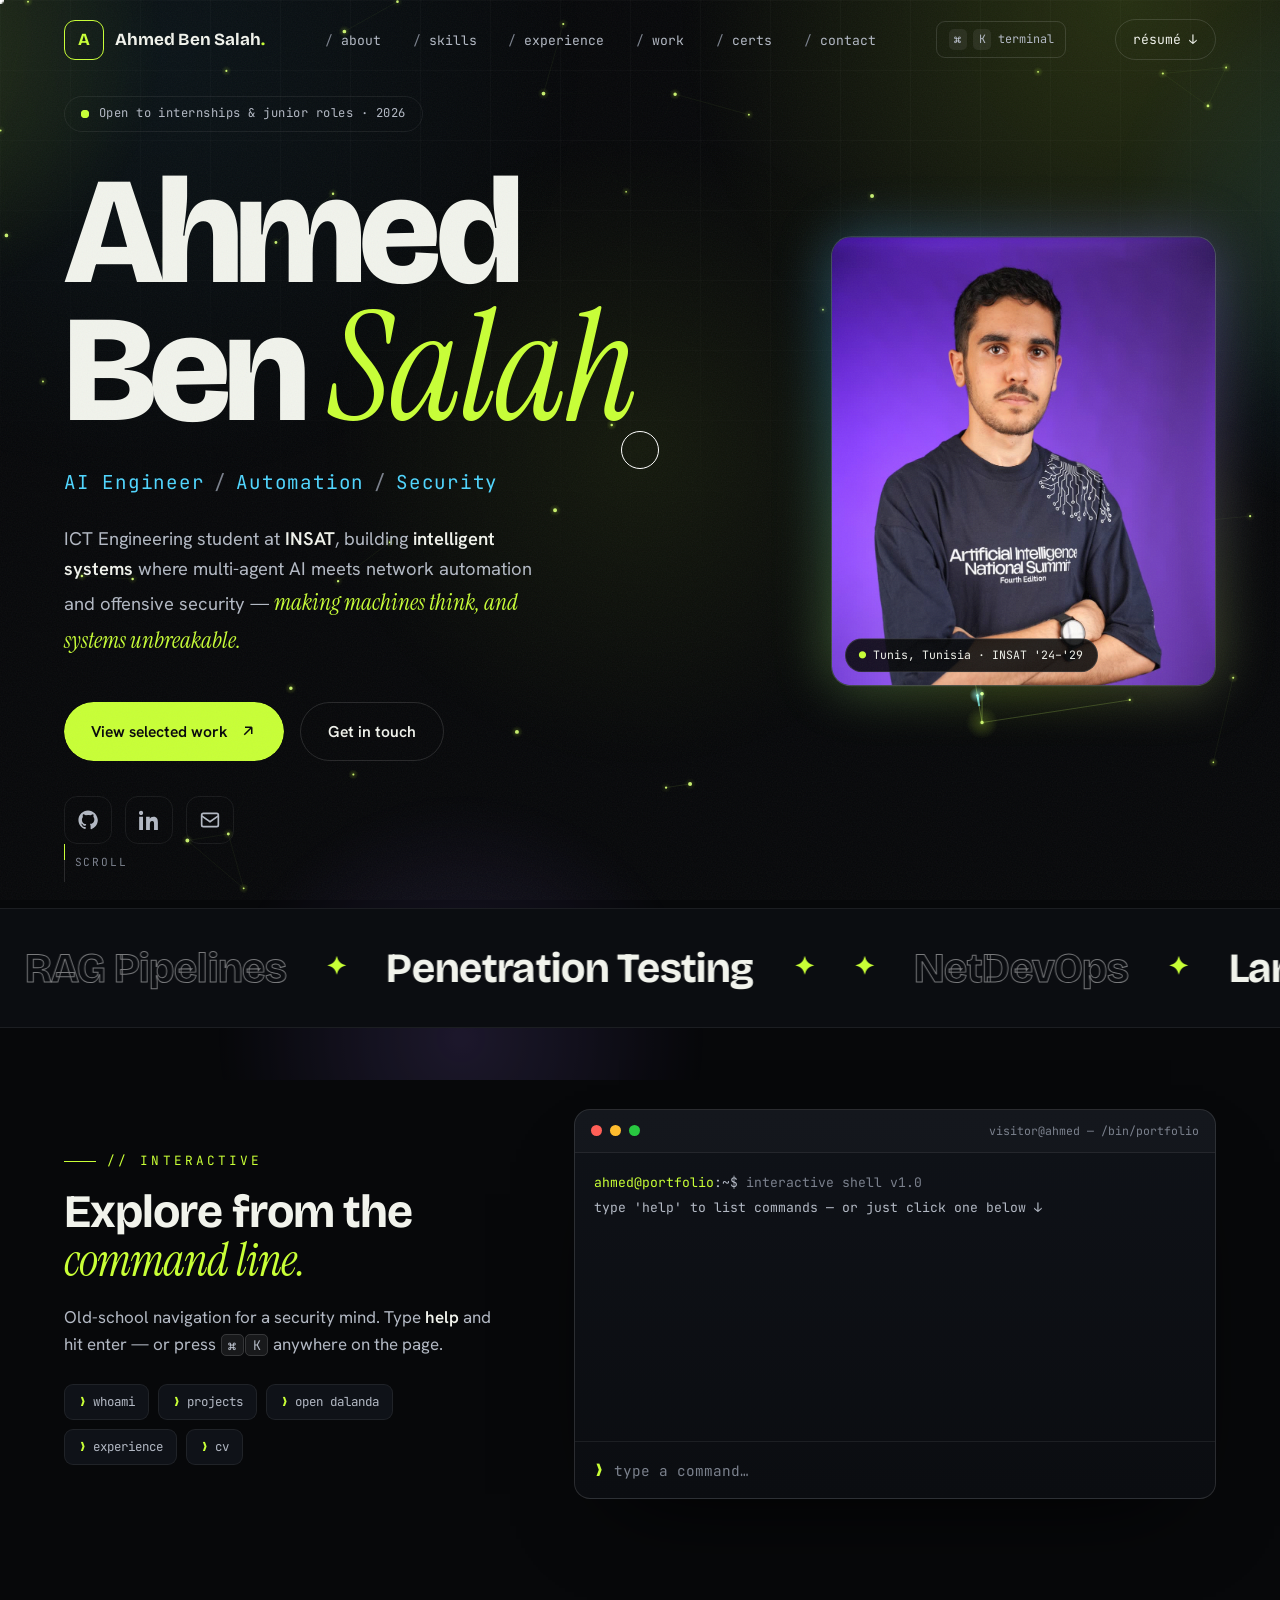
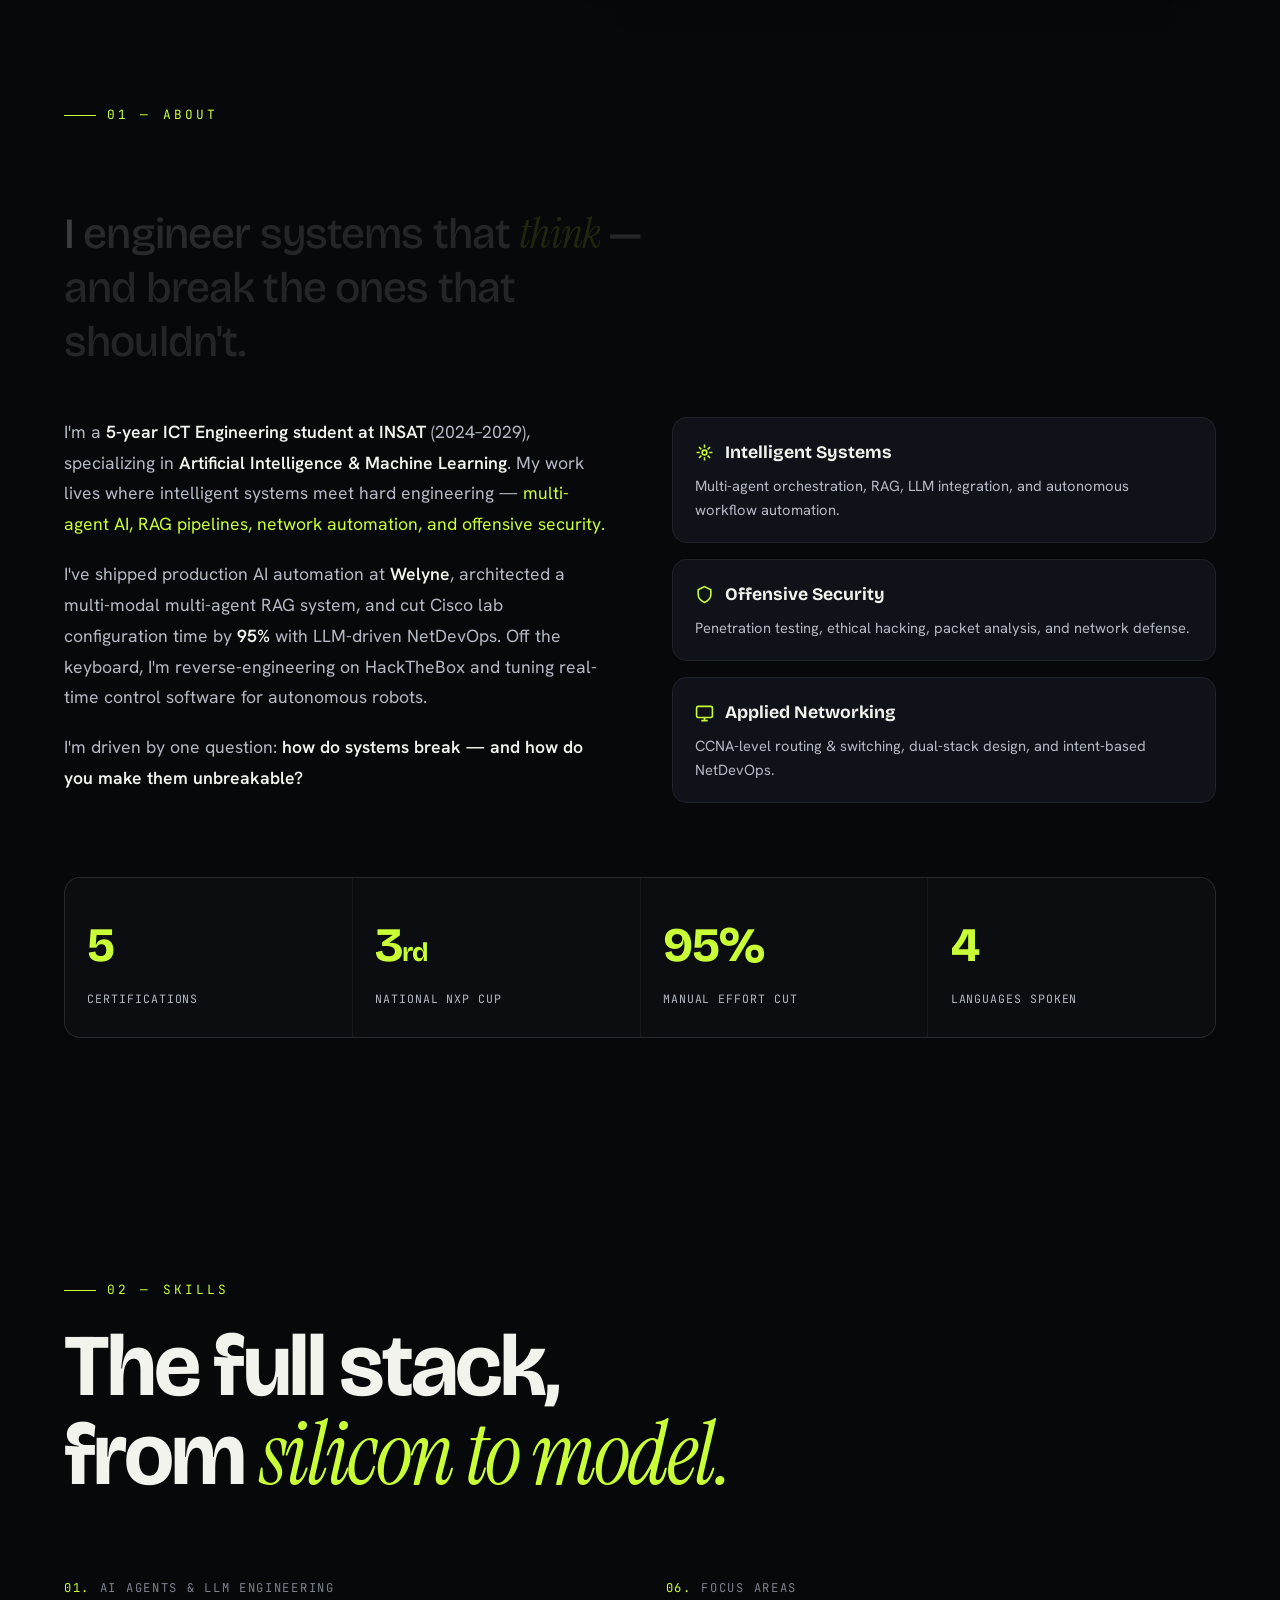
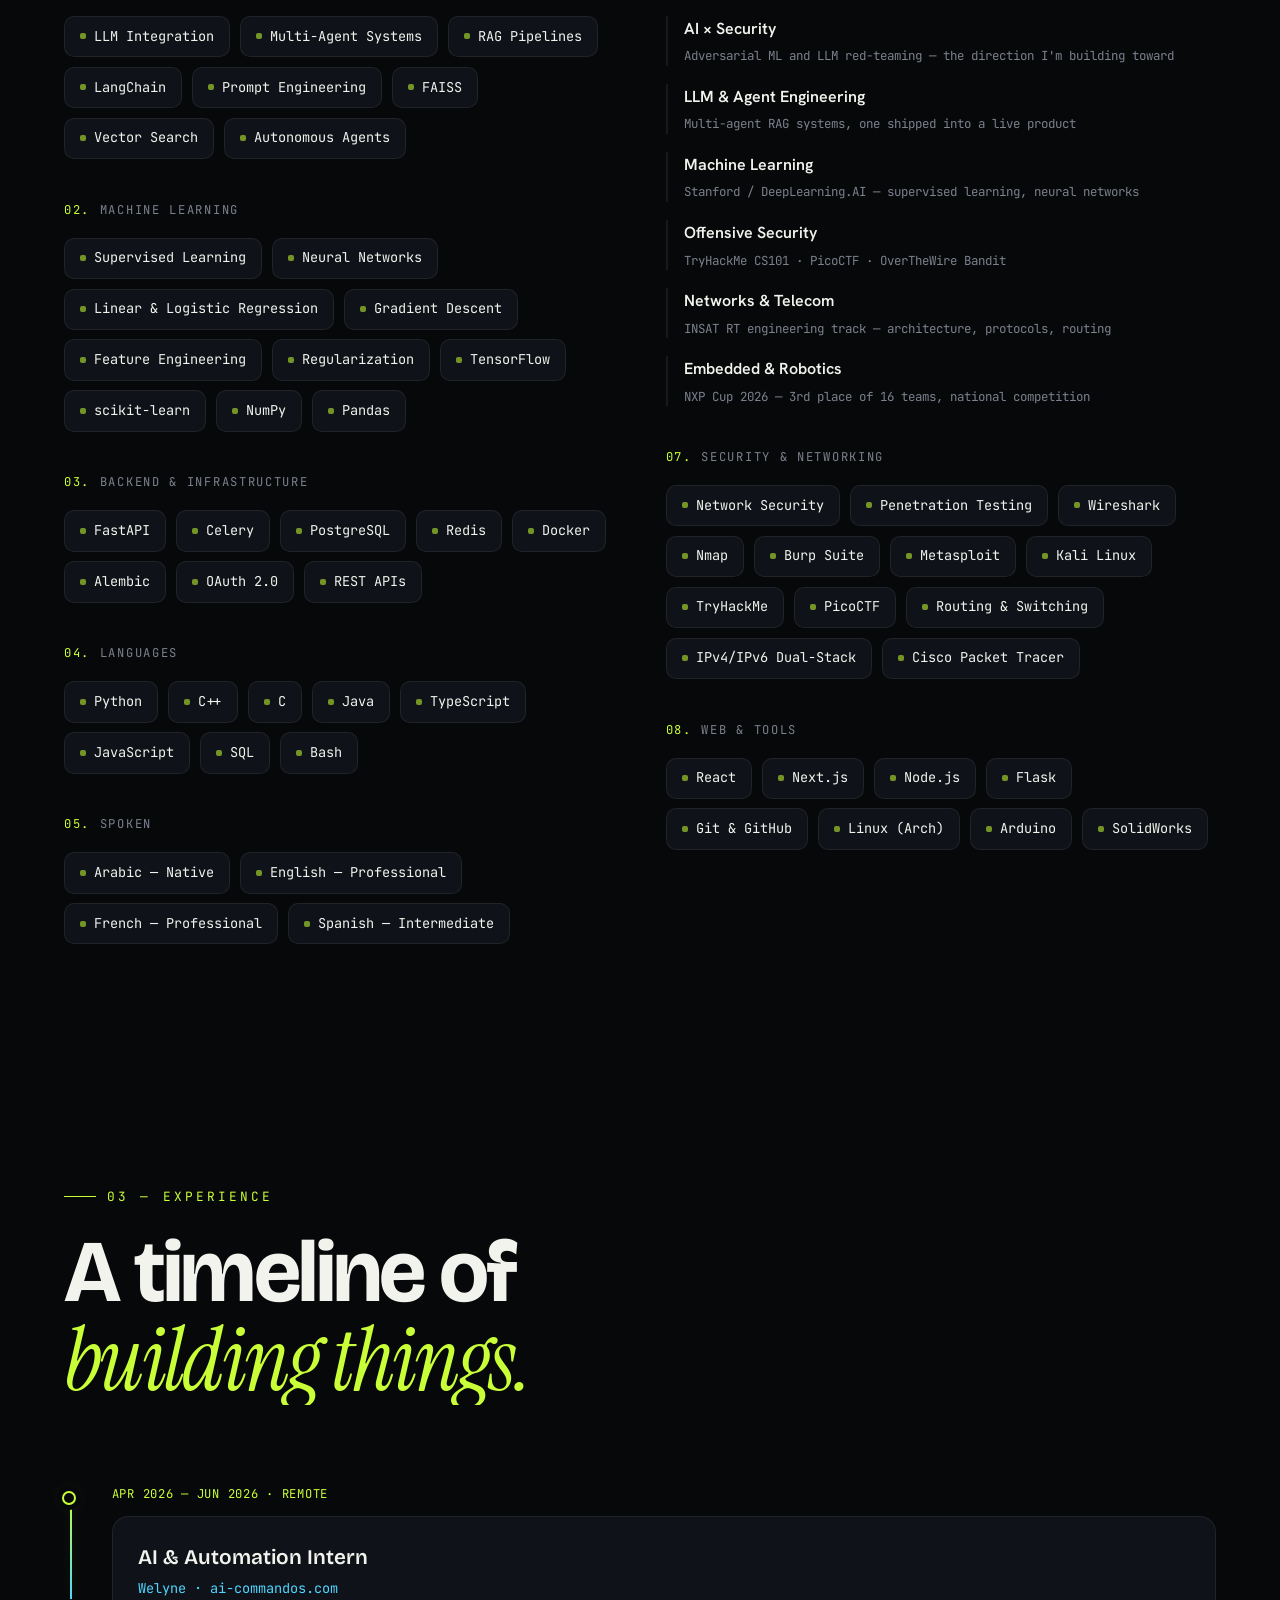
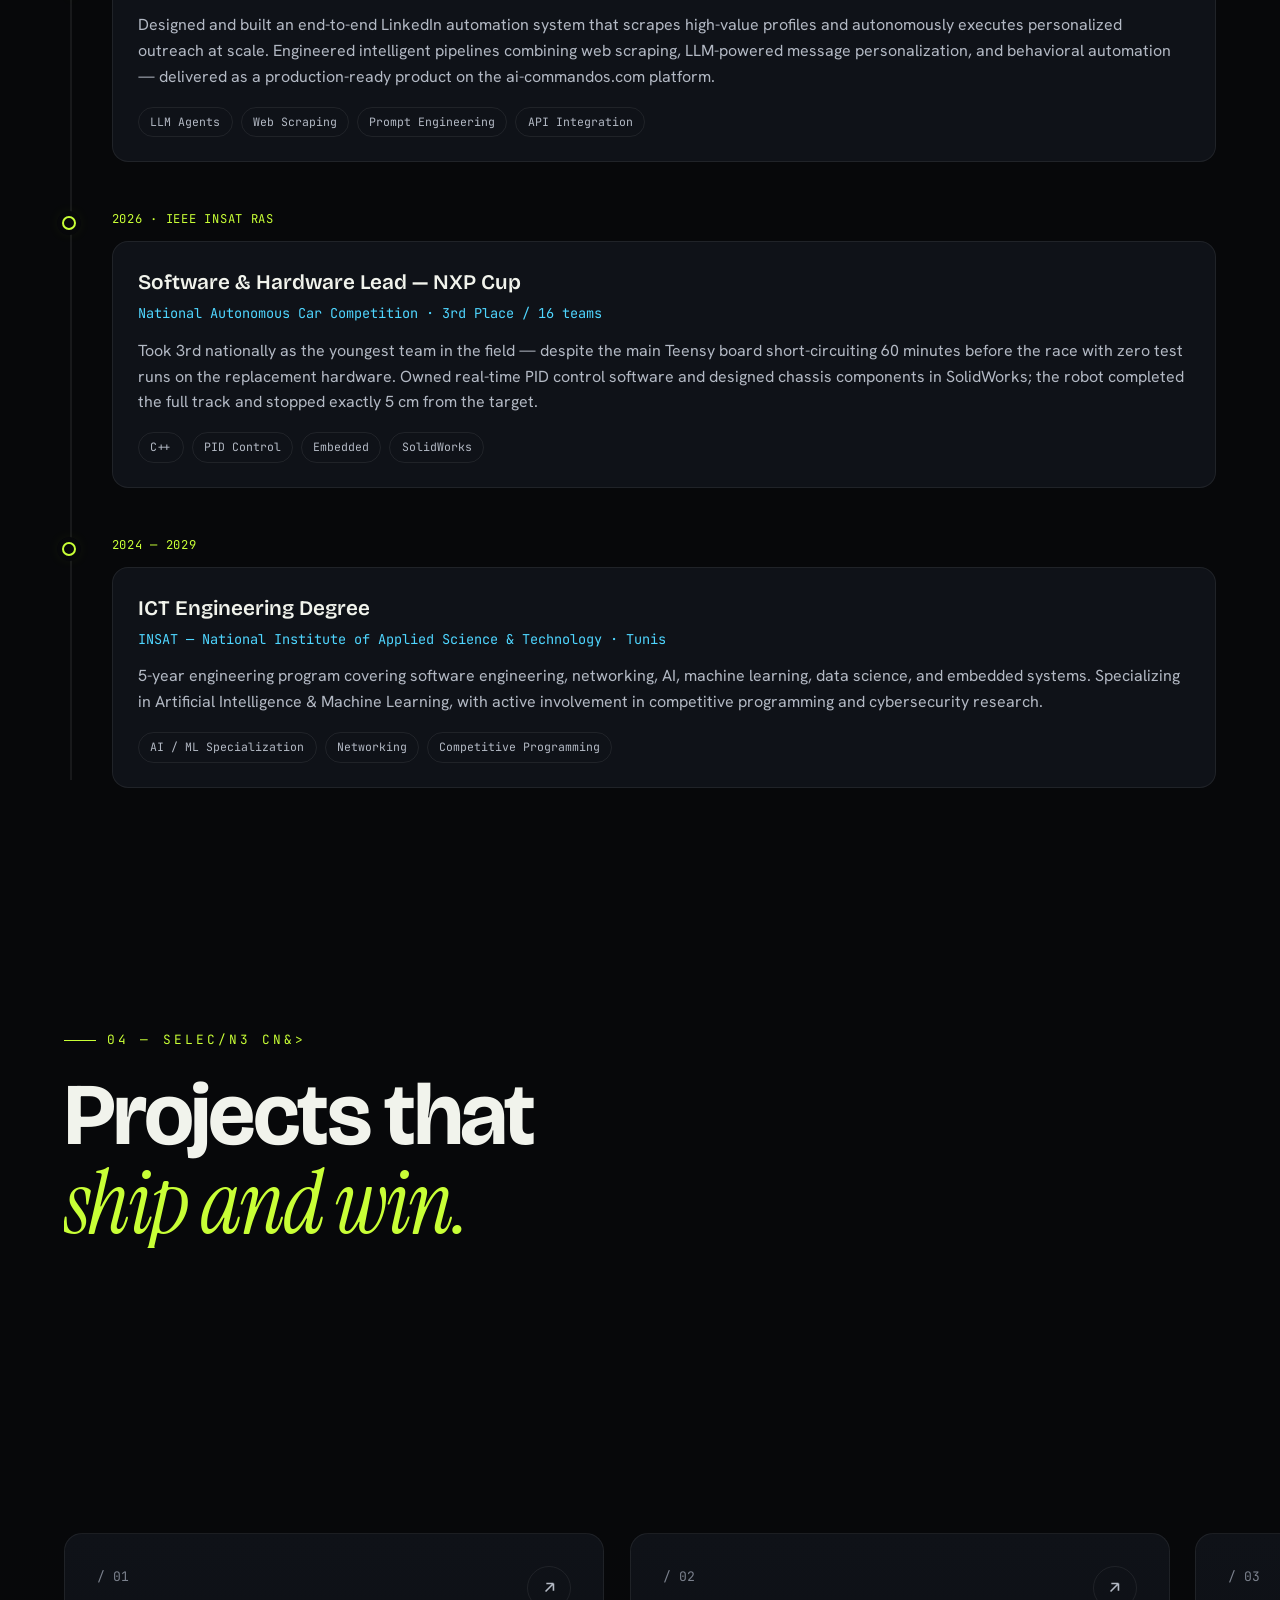
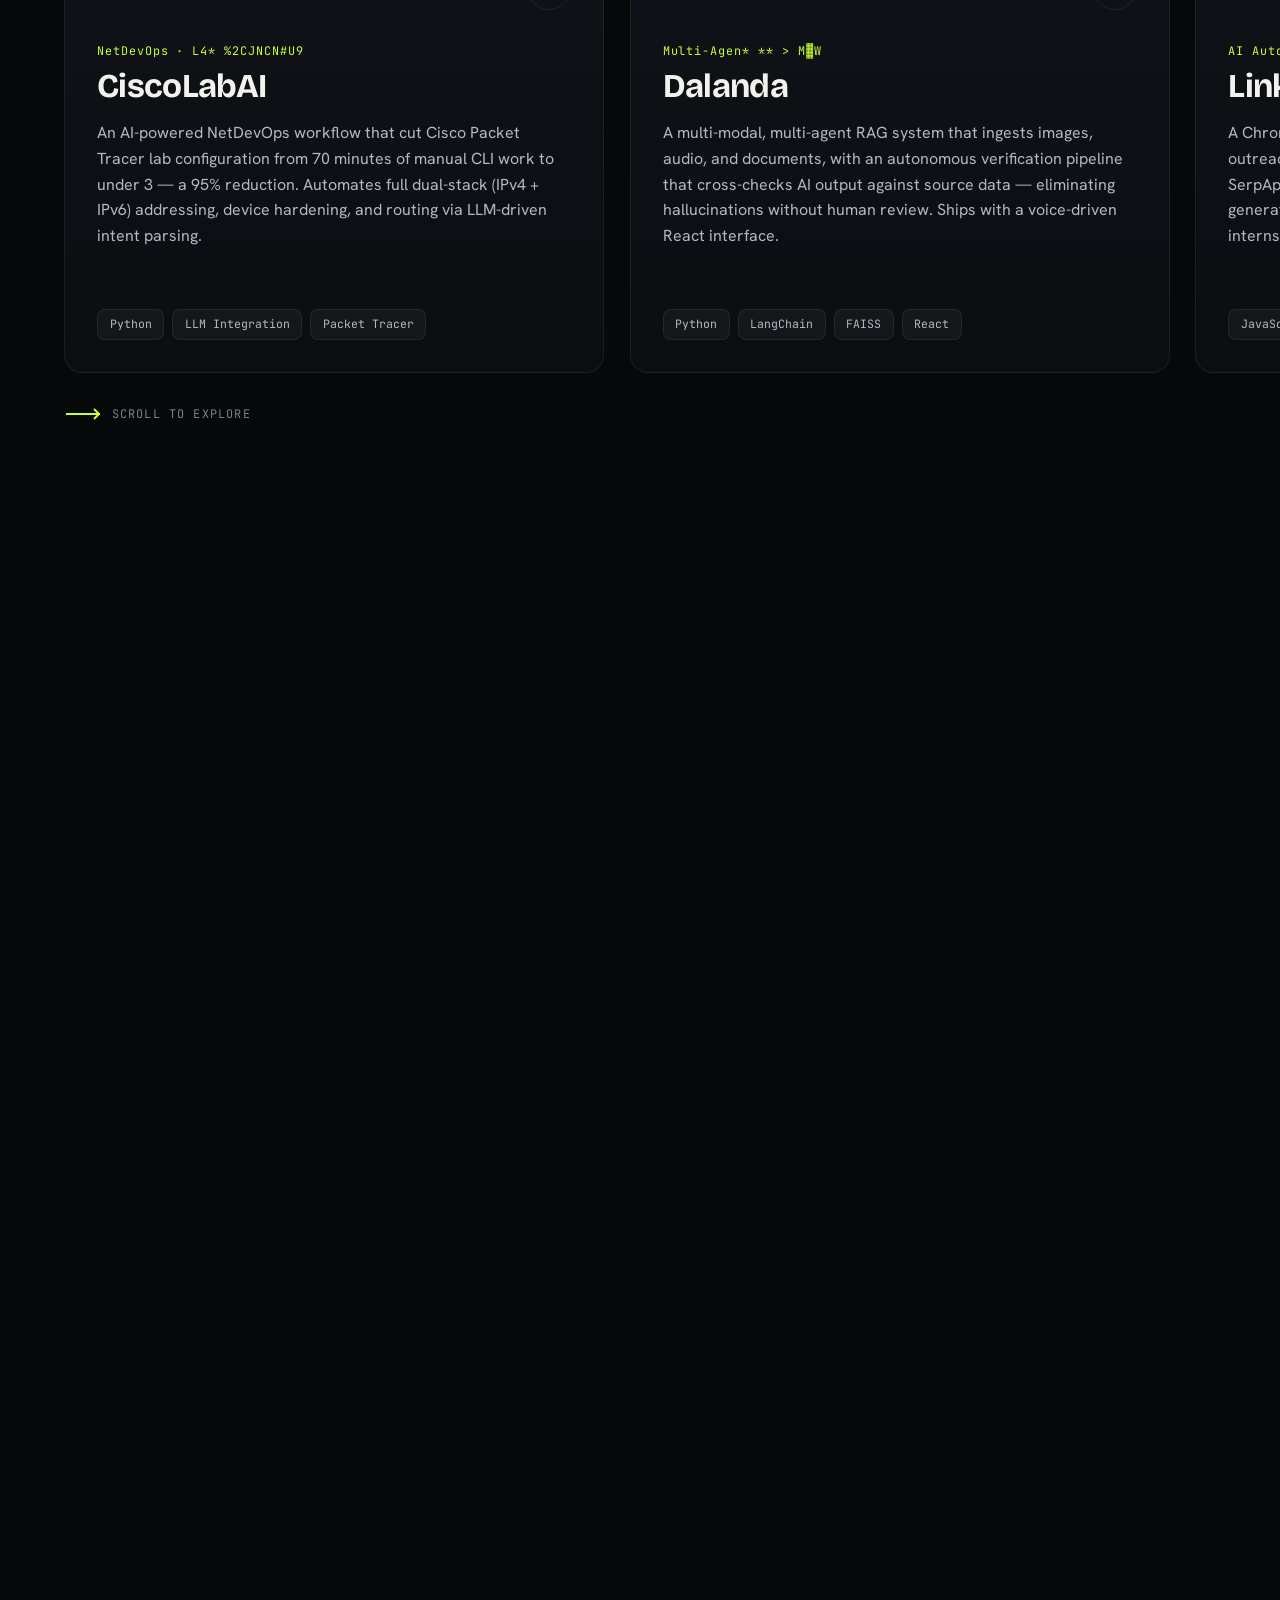
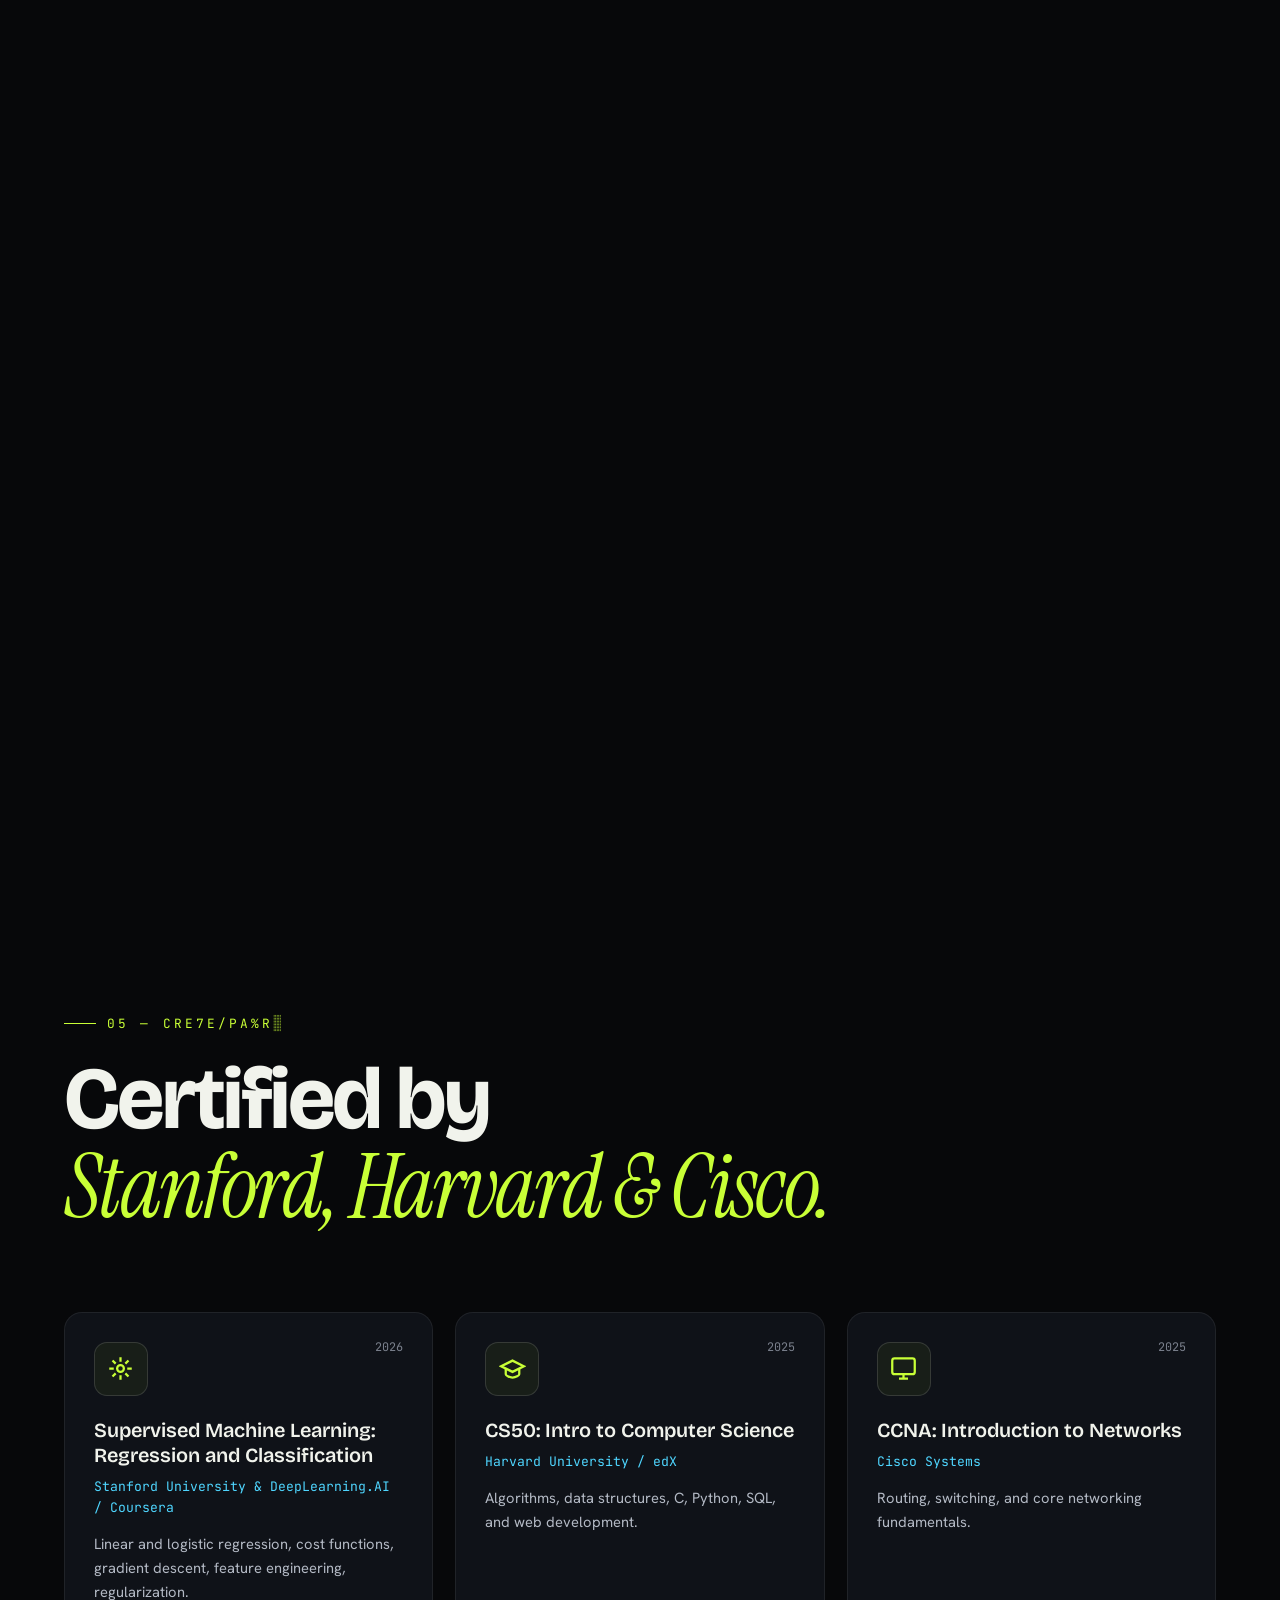
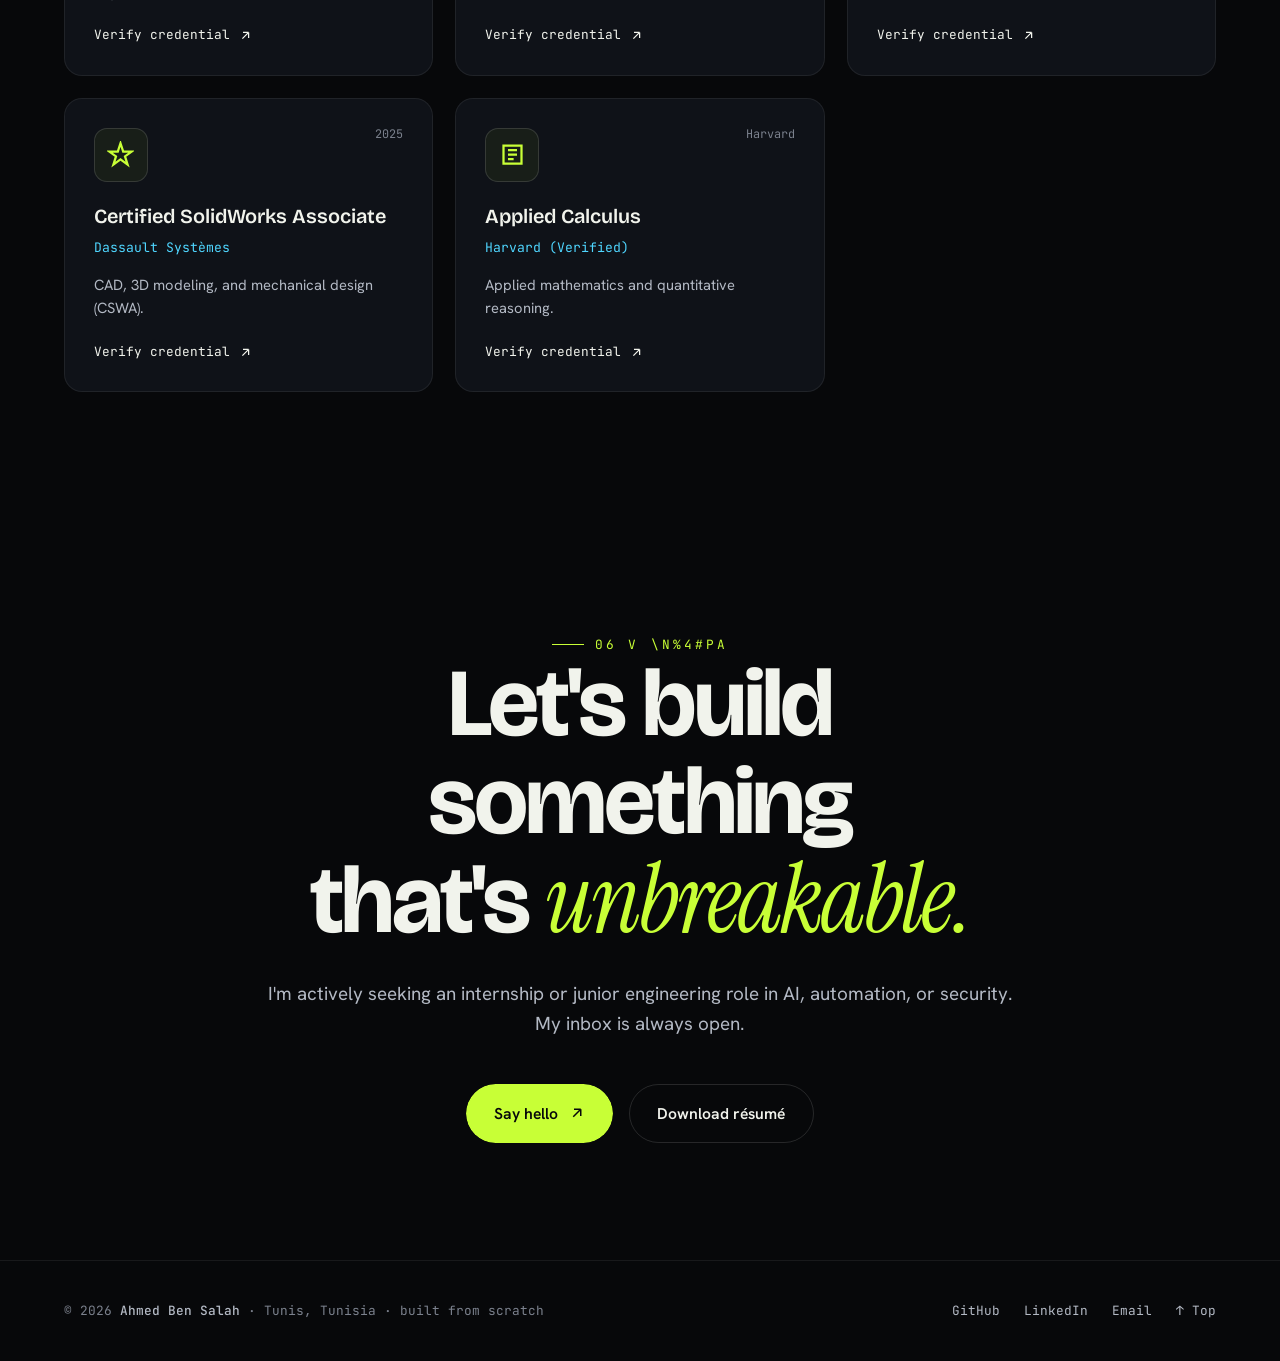
==== commit c06571e9: "Rework skills and credentials against the real record Skills - Drop the percentage bars entirely. Th" ====
--- a/index.html
+++ b/index.html
@@ -228,7 +228,7 @@
         </div>
 
         <div class="stats">
-          <div class="stat" data-anim><div class="num" data-count="6">0</div><div class="lbl">Certifications</div></div>
+          <div class="stat" data-anim><div class="num" data-count="5">0</div><div class="lbl">Certifications</div></div>
           <div class="stat" data-anim><div class="num">3<span style="font-size:.55em">rd</span></div><div class="lbl">National NXP Cup</div></div>
           <div class="stat" data-anim><div class="num" data-count="95" data-suffix="%">0</div><div class="lbl">Manual effort cut</div></div>
           <div class="stat" data-anim><div class="num" data-count="4">0</div><div class="lbl">Languages spoken</div></div>
@@ -249,52 +249,66 @@
 
         <div class="skills-layout">
           <div>
-            <div class="sg" data-anim><div class="sg-title"><span class="idx">01.</span> AI Agents &amp; LLMs</div>
+            <div class="sg" data-anim><div class="sg-title"><span class="idx">01.</span> AI Agents &amp; LLM Engineering</div>
               <div class="chips">
                 <span class="chip" data-cursor>LLM Integration</span><span class="chip" data-cursor>Multi-Agent Systems</span>
                 <span class="chip" data-cursor>RAG Pipelines</span><span class="chip" data-cursor>LangChain</span>
                 <span class="chip" data-cursor>Prompt Engineering</span><span class="chip" data-cursor>FAISS</span>
-                <span class="chip" data-cursor>Autonomous Agents</span>
-              </div></div>
-            <div class="sg" data-anim><div class="sg-title"><span class="idx">02.</span> Languages</div>
+                <span class="chip" data-cursor>Vector Search</span><span class="chip" data-cursor>Autonomous Agents</span>
+              </div></div>
+            <div class="sg" data-anim><div class="sg-title"><span class="idx">02.</span> Machine Learning</div>
+              <div class="chips">
+                <span class="chip" data-cursor>Supervised Learning</span><span class="chip" data-cursor>Neural Networks</span>
+                <span class="chip" data-cursor>Linear &amp; Logistic Regression</span><span class="chip" data-cursor>Gradient Descent</span>
+                <span class="chip" data-cursor>Feature Engineering</span><span class="chip" data-cursor>Regularization</span>
+                <span class="chip" data-cursor>TensorFlow</span><span class="chip" data-cursor>scikit-learn</span>
+                <span class="chip" data-cursor>NumPy</span><span class="chip" data-cursor>Pandas</span>
+              </div></div>
+            <div class="sg" data-anim><div class="sg-title"><span class="idx">03.</span> Backend &amp; Infrastructure</div>
+              <div class="chips">
+                <span class="chip" data-cursor>FastAPI</span><span class="chip" data-cursor>Celery</span>
+                <span class="chip" data-cursor>PostgreSQL</span><span class="chip" data-cursor>Redis</span>
+                <span class="chip" data-cursor>Docker</span><span class="chip" data-cursor>Alembic</span>
+                <span class="chip" data-cursor>OAuth 2.0</span><span class="chip" data-cursor>REST APIs</span>
+              </div></div>
+            <div class="sg" data-anim><div class="sg-title"><span class="idx">04.</span> Languages</div>
               <div class="chips">
                 <span class="chip" data-cursor>Python</span><span class="chip" data-cursor>C++</span><span class="chip" data-cursor>C</span>
-                <span class="chip" data-cursor>Java</span><span class="chip" data-cursor>JavaScript</span><span class="chip" data-cursor>Bash</span>
-                <span class="chip" data-cursor>SQL</span><span class="chip" data-cursor>R</span>
-              </div></div>
-            <div class="sg" data-anim><div class="sg-title"><span class="idx">03.</span> Web, APIs &amp; Data</div>
-              <div class="chips">
-                <span class="chip" data-cursor>React</span><span class="chip" data-cursor>Node.js</span><span class="chip" data-cursor>Flask</span>
-                <span class="chip" data-cursor>REST APIs</span><span class="chip" data-cursor>scikit-learn</span>
-                <span class="chip" data-cursor>Pandas</span><span class="chip" data-cursor>NumPy</span>
-              </div></div>
-            <div class="sg" data-anim><div class="sg-title"><span class="idx">04.</span> Security &amp; Networking</div>
-              <div class="chips">
-                <span class="chip" data-cursor>Penetration Testing</span><span class="chip" data-cursor>Kali Linux</span>
-                <span class="chip" data-cursor>Wireshark</span><span class="chip" data-cursor>Nmap</span><span class="chip" data-cursor>Burp Suite</span>
-                <span class="chip" data-cursor>CCNA Networking</span><span class="chip" data-cursor>HackTheBox</span>
-              </div></div>
-          </div>
-
-          <div>
-            <div class="sg" data-anim><div class="sg-title"><span class="idx">05.</span> Focus areas</div>
-              <div class="bars">
-                <div class="bar-row"><div class="bar-top"><span class="bar-name">AI &amp; Multi-Agent Systems</span><span class="bar-val">92%</span></div><div class="bar-track"><div class="bar-fill" data-w="92"></div></div></div>
-                <div class="bar-row"><div class="bar-top"><span class="bar-name">Python</span><span class="bar-val">90%</span></div><div class="bar-track"><div class="bar-fill" data-w="90"></div></div></div>
-                <div class="bar-row"><div class="bar-top"><span class="bar-name">Networking &amp; NetDevOps</span><span class="bar-val">85%</span></div><div class="bar-track"><div class="bar-fill" data-w="85"></div></div></div>
-                <div class="bar-row"><div class="bar-top"><span class="bar-name">Penetration Testing</span><span class="bar-val">82%</span></div><div class="bar-track"><div class="bar-fill" data-w="82"></div></div></div>
-                <div class="bar-row"><div class="bar-top"><span class="bar-name">Full-Stack Development</span><span class="bar-val">80%</span></div><div class="bar-track"><div class="bar-fill" data-w="80"></div></div></div>
-                <div class="bar-row"><div class="bar-top"><span class="bar-name">Embedded &amp; Robotics</span><span class="bar-val">78%</span></div><div class="bar-track"><div class="bar-fill" data-w="78"></div></div></div>
-              </div></div>
-            <div class="sg" data-anim><div class="sg-title"><span class="idx">06.</span> Tools &amp; DevOps</div>
-              <div class="chips">
-                <span class="chip" data-cursor>Git &amp; GitHub</span><span class="chip" data-cursor>Docker</span><span class="chip" data-cursor>VS Code</span>
-                <span class="chip" data-cursor>Arduino</span><span class="chip" data-cursor>SolidWorks</span><span class="chip" data-cursor>Cisco Packet Tracer</span>
-              </div></div>
-            <div class="sg" data-anim><div class="sg-title"><span class="idx">07.</span> Spoken</div>
+                <span class="chip" data-cursor>Java</span><span class="chip" data-cursor>TypeScript</span><span class="chip" data-cursor>JavaScript</span>
+                <span class="chip" data-cursor>SQL</span><span class="chip" data-cursor>Bash</span>
+              </div></div>
+            <div class="sg" data-anim><div class="sg-title"><span class="idx">05.</span> Spoken</div>
               <div class="chips">
                 <span class="chip" data-cursor>Arabic — Native</span><span class="chip" data-cursor>English — Professional</span>
                 <span class="chip" data-cursor>French — Professional</span><span class="chip" data-cursor>Spanish — Intermediate</span>
+              </div></div>
+          </div>
+
+          <div>
+            <div class="sg" data-anim><div class="sg-title"><span class="idx">06.</span> Focus areas</div>
+              <ul class="focus">
+                <li><span class="focus-name">AI &times; Security</span><span class="focus-note">Adversarial ML and LLM red-teaming — the direction I'm building toward</span></li>
+                <li><span class="focus-name">LLM &amp; Agent Engineering</span><span class="focus-note">Multi-agent RAG systems, one shipped into a live product</span></li>
+                <li><span class="focus-name">Machine Learning</span><span class="focus-note">Stanford / DeepLearning.AI — supervised learning, neural networks</span></li>
+                <li><span class="focus-name">Offensive Security</span><span class="focus-note">TryHackMe CS101 · PicoCTF · OverTheWire Bandit</span></li>
+                <li><span class="focus-name">Networks &amp; Telecom</span><span class="focus-note">INSAT RT engineering track — architecture, protocols, routing</span></li>
+                <li><span class="focus-name">Embedded &amp; Robotics</span><span class="focus-note">NXP Cup 2026 — 3rd place of 16 teams, national competition</span></li>
+              </ul></div>
+            <div class="sg" data-anim><div class="sg-title"><span class="idx">07.</span> Security &amp; Networking</div>
+              <div class="chips">
+                <span class="chip" data-cursor>Network Security</span><span class="chip" data-cursor>Penetration Testing</span>
+                <span class="chip" data-cursor>Wireshark</span><span class="chip" data-cursor>Nmap</span>
+                <span class="chip" data-cursor>Burp Suite</span><span class="chip" data-cursor>Metasploit</span>
+                <span class="chip" data-cursor>Kali Linux</span><span class="chip" data-cursor>TryHackMe</span>
+                <span class="chip" data-cursor>PicoCTF</span><span class="chip" data-cursor>Routing &amp; Switching</span>
+                <span class="chip" data-cursor>IPv4/IPv6 Dual-Stack</span><span class="chip" data-cursor>Cisco Packet Tracer</span>
+              </div></div>
+            <div class="sg" data-anim><div class="sg-title"><span class="idx">08.</span> Web &amp; Tools</div>
+              <div class="chips">
+                <span class="chip" data-cursor>React</span><span class="chip" data-cursor>Next.js</span>
+                <span class="chip" data-cursor>Node.js</span><span class="chip" data-cursor>Flask</span>
+                <span class="chip" data-cursor>Git &amp; GitHub</span><span class="chip" data-cursor>Linux (Arch)</span>
+                <span class="chip" data-cursor>Arduino</span><span class="chip" data-cursor>SolidWorks</span>
               </div></div>
           </div>
         </div>
@@ -376,11 +390,19 @@
           <span class="eyebrow" data-anim>05 — Credentials</span>
           <h2 class="section-title" data-split>
             <span class="ln"><span>Certified by</span></span>
-            <span class="ln"><span><i>Harvard, IBM &amp; Cisco.</i></span></span>
+            <span class="ln"><span><i>Stanford, Harvard &amp; Cisco.</i></span></span>
           </h2>
         </div>
 
         <div class="cert-grid">
+          <div class="cert" data-anim data-cursor>
+            <span class="cert-year">2026</span>
+            <div class="cert-badge"><svg viewBox="0 0 24 24" fill="none" stroke="currentColor" stroke-width="2"><circle cx="12" cy="12" r="3"/><path d="M12 2v4M12 18v4M2 12h4M18 12h4M4.9 4.9l2.8 2.8M16.3 16.3l2.8 2.8M19.1 4.9l-2.8 2.8M7.7 16.3l-2.8 2.8"/></svg></div>
+            <h3 class="cert-title">Supervised Machine Learning: Regression and Classification</h3>
+            <div class="cert-issuer">Stanford University &amp; DeepLearning.AI / Coursera</div>
+            <p class="cert-focus">Linear and logistic regression, cost functions, gradient descent, feature engineering, regularization.</p>
+            <a href="https://www.coursera.org/account/accomplishments/verify/U9F3HFANKJF6" target="_blank" rel="noopener" class="cert-verify">Verify credential <svg viewBox="0 0 24 24" fill="none" stroke="currentColor" stroke-width="2"><path d="M7 17L17 7M17 7H8M17 7V16"/></svg></a>
+          </div>
           <div class="cert" data-anim data-cursor>
             <span class="cert-year">2025</span>
             <div class="cert-badge"><svg viewBox="0 0 24 24" fill="none" stroke="currentColor" stroke-width="2"><path d="M22 10L12 5 2 10l10 5 10-5z"/><path d="M6 12v5c0 1 3 3 6 3s6-2 6-3v-5"/></svg></div>
@@ -398,20 +420,12 @@
             <a href="https://www.credly.com/badges/b3c5bc70-80b6-452d-8898-ae5baf84c3cb/linked_in_profile" target="_blank" rel="noopener" class="cert-verify">Verify credential <svg viewBox="0 0 24 24" fill="none" stroke="currentColor" stroke-width="2"><path d="M7 17L17 7M17 7H8M17 7V16"/></svg></a>
           </div>
           <div class="cert" data-anim data-cursor>
-            <span class="cert-year">IBM</span>
-            <div class="cert-badge"><svg viewBox="0 0 24 24" fill="none" stroke="currentColor" stroke-width="2"><path d="M16 18l6-6-6-6M8 6l-6 6 6 6"/></svg></div>
-            <h3 class="cert-title">Full Stack Web Development</h3>
-            <div class="cert-issuer">IBM</div>
-            <p class="cert-focus">Front-end, back-end, databases, and modern frameworks.</p>
-            <a href="https://github.com/Ahmedd-Ben-Salah" target="_blank" rel="noopener" class="cert-verify">View credential <svg viewBox="0 0 24 24" fill="none" stroke="currentColor" stroke-width="2"><path d="M7 17L17 7M17 7H8M17 7V16"/></svg></a>
-          </div>
-          <div class="cert" data-anim data-cursor>
-            <span class="cert-year">Harvard</span>
-            <div class="cert-badge"><svg viewBox="0 0 24 24" fill="none" stroke="currentColor" stroke-width="2"><path d="M4 19V5M4 19h16M8 16V9M12 16V6M16 16v-4M20 16v-2"/></svg></div>
-            <h3 class="cert-title">Data Science Professional</h3>
-            <div class="cert-issuer">Harvard / edX</div>
-            <p class="cert-focus">R programming, statistical analysis, and data visualization.</p>
-            <a href="https://github.com/Ahmedd-Ben-Salah" target="_blank" rel="noopener" class="cert-verify">View credential <svg viewBox="0 0 24 24" fill="none" stroke="currentColor" stroke-width="2"><path d="M7 17L17 7M17 7H8M17 7V16"/></svg></a>
+            <span class="cert-year">2025</span>
+            <div class="cert-badge"><svg viewBox="0 0 24 24" fill="none" stroke="currentColor" stroke-width="2"><path d="M12 2l2.4 7.4H22l-6 4.3 2.3 7.3-6.3-4.6L5.7 21 8 13.7l-6-4.3h7.6z"/></svg></div>
+            <h3 class="cert-title">Certified SolidWorks Associate</h3>
+            <div class="cert-issuer">Dassault Systèmes</div>
+            <p class="cert-focus">CAD, 3D modeling, and mechanical design (CSWA).</p>
+            <a href="https://www.credly.com/badges/1db2694b-eccc-483c-8eab-7b71e92aadd5/linked_in_profile" target="_blank" rel="noopener" class="cert-verify">Verify credential <svg viewBox="0 0 24 24" fill="none" stroke="currentColor" stroke-width="2"><path d="M7 17L17 7M17 7H8M17 7V16"/></svg></a>
           </div>
           <div class="cert" data-anim data-cursor>
             <span class="cert-year">Harvard</span>
@@ -419,15 +433,7 @@
             <h3 class="cert-title">Applied Calculus</h3>
             <div class="cert-issuer">Harvard (Verified)</div>
             <p class="cert-focus">Applied mathematics and quantitative reasoning.</p>
-            <a href="https://github.com/Ahmedd-Ben-Salah" target="_blank" rel="noopener" class="cert-verify">View credential <svg viewBox="0 0 24 24" fill="none" stroke="currentColor" stroke-width="2"><path d="M7 17L17 7M17 7H8M17 7V16"/></svg></a>
-          </div>
-          <div class="cert" data-anim data-cursor>
-            <span class="cert-year">2025</span>
-            <div class="cert-badge"><svg viewBox="0 0 24 24" fill="none" stroke="currentColor" stroke-width="2"><path d="M12 2l2.4 7.4H22l-6 4.3 2.3 7.3-6.3-4.6L5.7 21 8 13.7l-6-4.3h7.6z"/></svg></div>
-            <h3 class="cert-title">Certified SolidWorks Associate</h3>
-            <div class="cert-issuer">Dassault Systèmes</div>
-            <p class="cert-focus">CAD, 3D modeling, and mechanical design (CSWA).</p>
-            <a href="https://www.credly.com/badges/1db2694b-eccc-483c-8eab-7b71e92aadd5/linked_in_profile" target="_blank" rel="noopener" class="cert-verify">Verify credential <svg viewBox="0 0 24 24" fill="none" stroke="currentColor" stroke-width="2"><path d="M7 17L17 7M17 7H8M17 7V16"/></svg></a>
+            <a href="https://courses.edx.org/certificates/531715467d634935a10031a95122a9bf" target="_blank" rel="noopener" class="cert-verify">Verify credential <svg viewBox="0 0 24 24" fill="none" stroke="currentColor" stroke-width="2"><path d="M7 17L17 7M17 7H8M17 7V16"/></svg></a>
           </div>
         </div>
       </div>
--- a/style.css
+++ b/style.css
@@ -66,7 +66,7 @@
 
 /* drifting aurora blobs */
 .aurora { position: fixed; inset: -20% ; z-index: -5; pointer-events: none; overflow: hidden; opacity: .55; contain: layout paint style; }
-.aurora span { position: absolute; border-radius: 50%; mix-blend-mode: screen; will-change: transform; }
+.aurora span { position: absolute; border-radius: 50%; will-change: transform; }
 .aurora .a1 { width: 46vw; height: 46vw; left: -8%; top: -6%;  background: radial-gradient(circle, rgba(200,255,54,.30), transparent 65%); animation: drift1 26s ease-in-out infinite; }
 .aurora .a2 { width: 50vw; height: 50vw; right: -10%; top: 8%;  background: radial-gradient(circle, rgba(79,214,255,.26), transparent 65%); animation: drift2 32s ease-in-out infinite; }
 .aurora .a3 { width: 42vw; height: 42vw; left: 25%; bottom: -18%; background: radial-gradient(circle, rgba(160,123,255,.26), transparent 65%); animation: drift3 30s ease-in-out infinite; }
@@ -82,7 +82,7 @@
   background-size: 70px 70px;
   -webkit-mask-image: radial-gradient(ellipse 130% 100% at 50% 0%, #000 25%, transparent 75%);
   mask-image: radial-gradient(ellipse 130% 100% at 50% 0%, #000 25%, transparent 75%);
-  animation: gridmove 14s linear infinite;
+  animation: gridmove 14s linear infinite; will-change: transform; backface-visibility: hidden;
 }
 @keyframes gridmove { to { transform: translate(70px, 70px); } }
 
@@ -98,7 +98,7 @@
   background: radial-gradient(circle closest-side, rgba(200,255,54,0.07), transparent 70%);
 }
 .noise {
-  position: fixed; inset: 0; z-index: 9990; pointer-events: none; opacity: .045; mix-blend-mode: overlay;
+  position: fixed; inset: 0; z-index: 9990; pointer-events: none; opacity: .05;
   background-image: url("data:image/svg+xml,%3Csvg xmlns='http://www.w3.org/2000/svg' width='140' height='140'%3E%3Cfilter id='n'%3E%3CfeTurbulence type='fractalNoise' baseFrequency='0.8' numOctaves='3'/%3E%3C/filter%3E%3Crect width='100%25' height='100%25' filter='url(%23n)'/%3E%3C/svg%3E");
 }
 
@@ -166,9 +166,9 @@
    NAV
    =================================================================== */
 header { position: fixed; inset: 0 0 auto 0; z-index: 1000; height: var(--nav-h);
-  display: flex; align-items: center; transition: background .5s var(--ease), border-color .5s, backdrop-filter .5s;
+  display: flex; align-items: center; transition: background .5s var(--ease), border-color .5s;
   border-bottom: 1px solid transparent; }
-header.scrolled { background: rgba(7,8,10,.7); backdrop-filter: blur(16px) saturate(150%); border-bottom-color: var(--line); }
+header.scrolled { background: rgba(7,8,10,.94); border-bottom-color: var(--line); }
 .nav-inner { width: 100%; max-width: var(--maxw); margin-inline: auto; padding-inline: var(--gutter);
   display: flex; align-items: center; justify-content: space-between; }
 .logo { display: flex; align-items: center; gap: .7rem; font-weight: 700; }
@@ -196,7 +196,7 @@
 @media (max-width: 880px) {
   .nav-toggle { display: flex; }
   .nav-menu { position: fixed; inset: var(--nav-h) 0 auto 0; flex-direction: column; gap: 0;
-    background: rgba(7,8,10,.97); backdrop-filter: blur(18px); padding: 1rem var(--gutter) 2rem; border-bottom: 1px solid var(--line);
+    background: rgba(7,8,10,.99); padding: 1rem var(--gutter) 2rem; border-bottom: 1px solid var(--line);
     transform: translateY(-120%); transition: transform .5s var(--ease); visibility: hidden; }
   .nav-menu.open { transform: none; visibility: visible; }
   .nav-item { padding: 1rem .25rem; font-size: 1.05rem; border-bottom: 1px solid var(--line); }
@@ -240,7 +240,7 @@
 .portrait::before { content: ""; position: absolute; inset: -1px; border-radius: 21px; z-index: -1;
   background: conic-gradient(from 180deg, var(--accent), var(--accent-2), var(--accent-3), var(--accent)); filter: blur(28px); opacity: .35; }
 .portrait .tag { position: absolute; left: 14px; bottom: 14px; font-family: var(--font-mono); font-size: .72rem;
-  background: rgba(7,8,10,.7); backdrop-filter: blur(8px); border: 1px solid var(--line-2); border-radius: 100px; padding: .4rem .85rem; color: var(--text); }
+  background: rgba(7,8,10,.88); border: 1px solid var(--line-2); border-radius: 100px; padding: .4rem .85rem; color: var(--text); }
 .portrait .tag b { color: var(--accent); }
 .portrait .corner { position: absolute; width: 18px; height: 18px; }
 .portrait .corner.tl { top: 12px; left: 12px; border-top: 2px solid var(--accent); border-left: 2px solid var(--accent); }
@@ -257,7 +257,7 @@
 /* ===================================================================
    MARQUEE
    =================================================================== */
-.marquee { border-block: 1px solid var(--line); padding-block: 1.6rem; overflow: hidden; white-space: nowrap; background: var(--bg-2); }
+.marquee { border-block: 1px solid var(--line); padding-block: 1.6rem; overflow: hidden; white-space: nowrap; background: var(--bg-2); contain: paint; }
 .marquee-track { display: inline-flex; gap: 2.5rem; will-change: transform; }
 .marquee-track span { font-family: var(--font-display); font-weight: 700; font-size: clamp(1.6rem, 4vw, 2.6rem);
   letter-spacing: -.02em; color: transparent; -webkit-text-stroke: 1px rgba(255,255,255,.45); display: inline-flex; align-items: center; gap: 2.5rem; }
@@ -307,12 +307,11 @@
 .chip::before { content:""; width: 6px; height: 6px; border-radius: 2px; background: var(--accent); opacity: .55; transition: opacity .3s, transform .3s; }
 .chip:hover { border-color: var(--accent); color: var(--accent); transform: translateY(-4px); background: rgba(200,255,54,.05); }
 .chip:hover::before { opacity: 1; transform: rotate(45deg); }
-.bars { display: grid; gap: 1.4rem; }
-.bar-top { display: flex; justify-content: space-between; align-items: baseline; margin-bottom: .55rem; }
-.bar-name { font-weight: 600; font-size: 1rem; }
-.bar-val { font-family: var(--font-mono); font-size: .78rem; color: var(--accent); }
-.bar-track { height: 7px; border-radius: 100px; background: var(--surface-2); overflow: hidden; border: 1px solid var(--line); }
-.bar-fill { height: 100%; width: 0; border-radius: 100px; background: linear-gradient(90deg, var(--accent-2), var(--accent)); box-shadow: 0 0 14px var(--glow); }
+.focus { display: grid; gap: 1.15rem; }
+.focus li { display: grid; gap: .3rem; padding-left: 1rem; border-left: 2px solid var(--line); transition: border-color .3s var(--ease); }
+.focus li:hover { border-left-color: var(--accent); }
+.focus-name { font-weight: 600; font-size: 1rem; }
+.focus-note { font-family: var(--font-mono); font-size: .78rem; line-height: 1.55; color: var(--faint); }
 
 /* ===================================================================
    EXPERIENCE
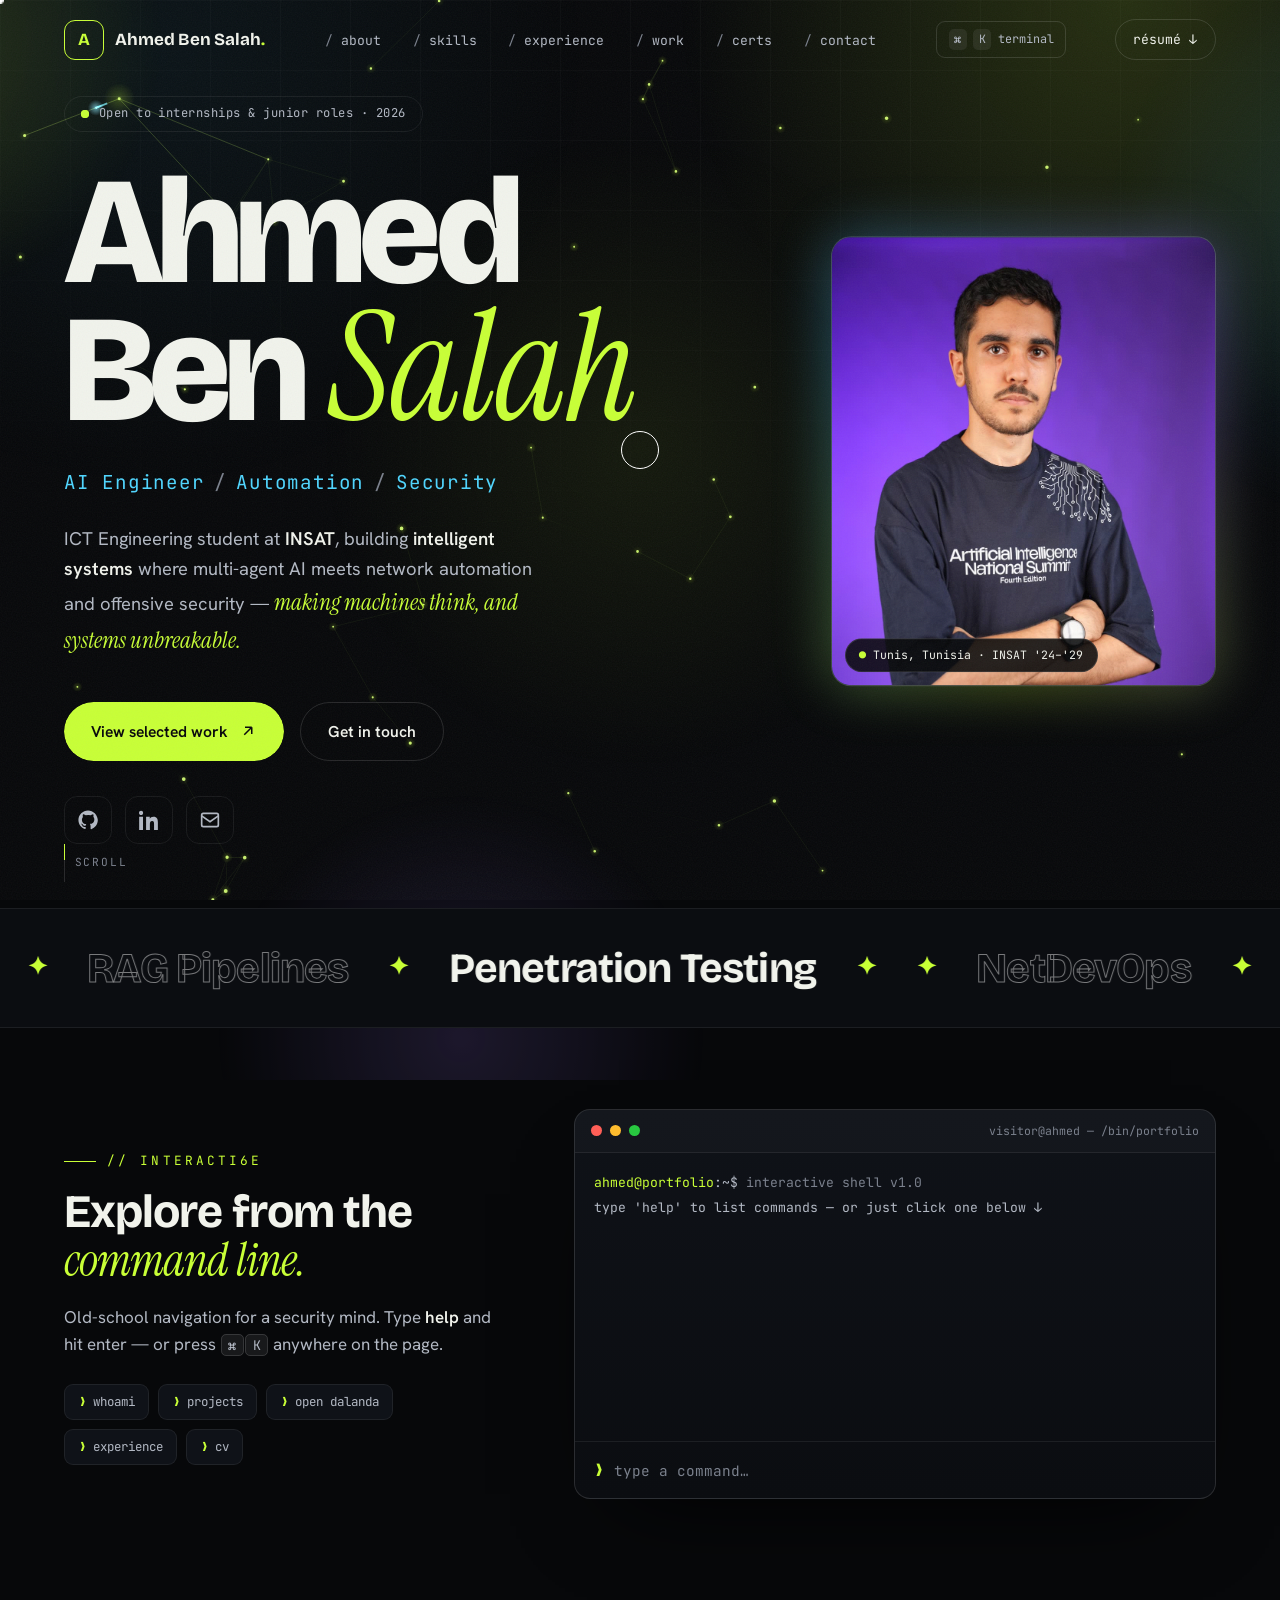
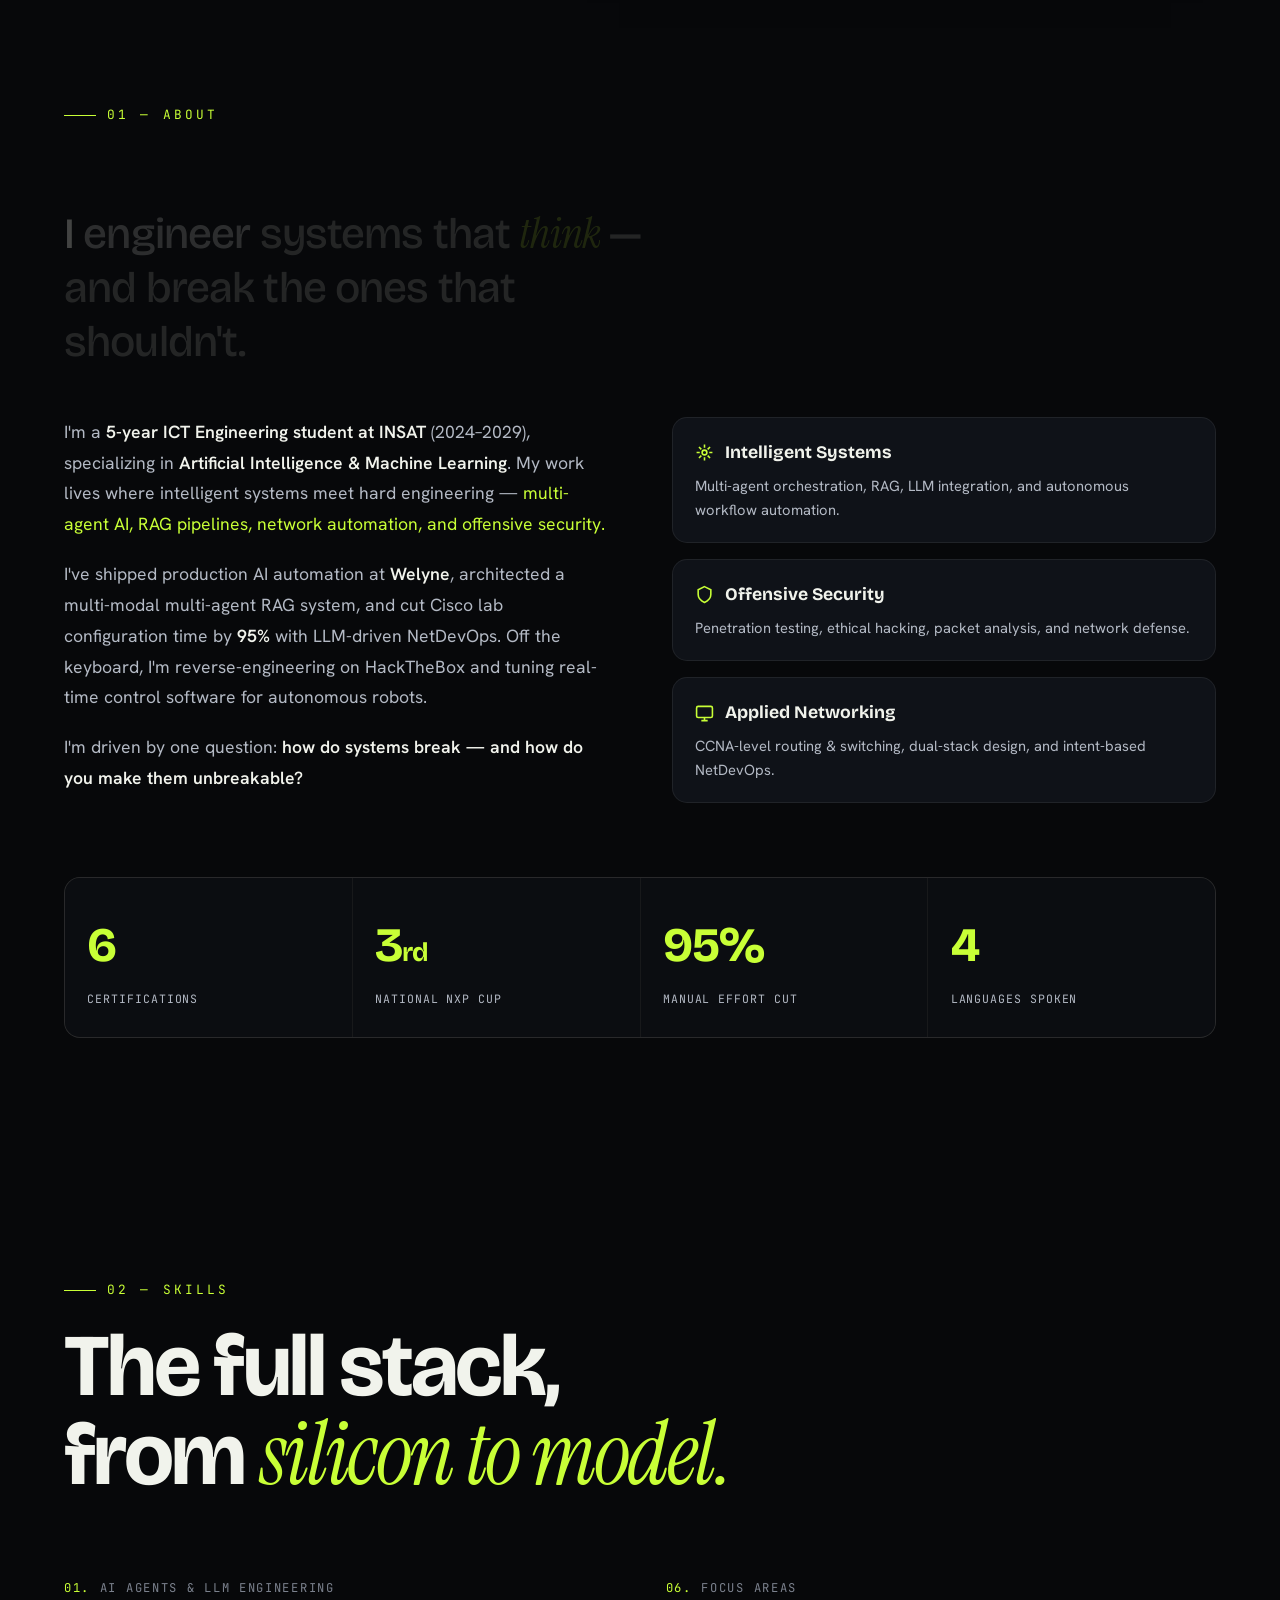
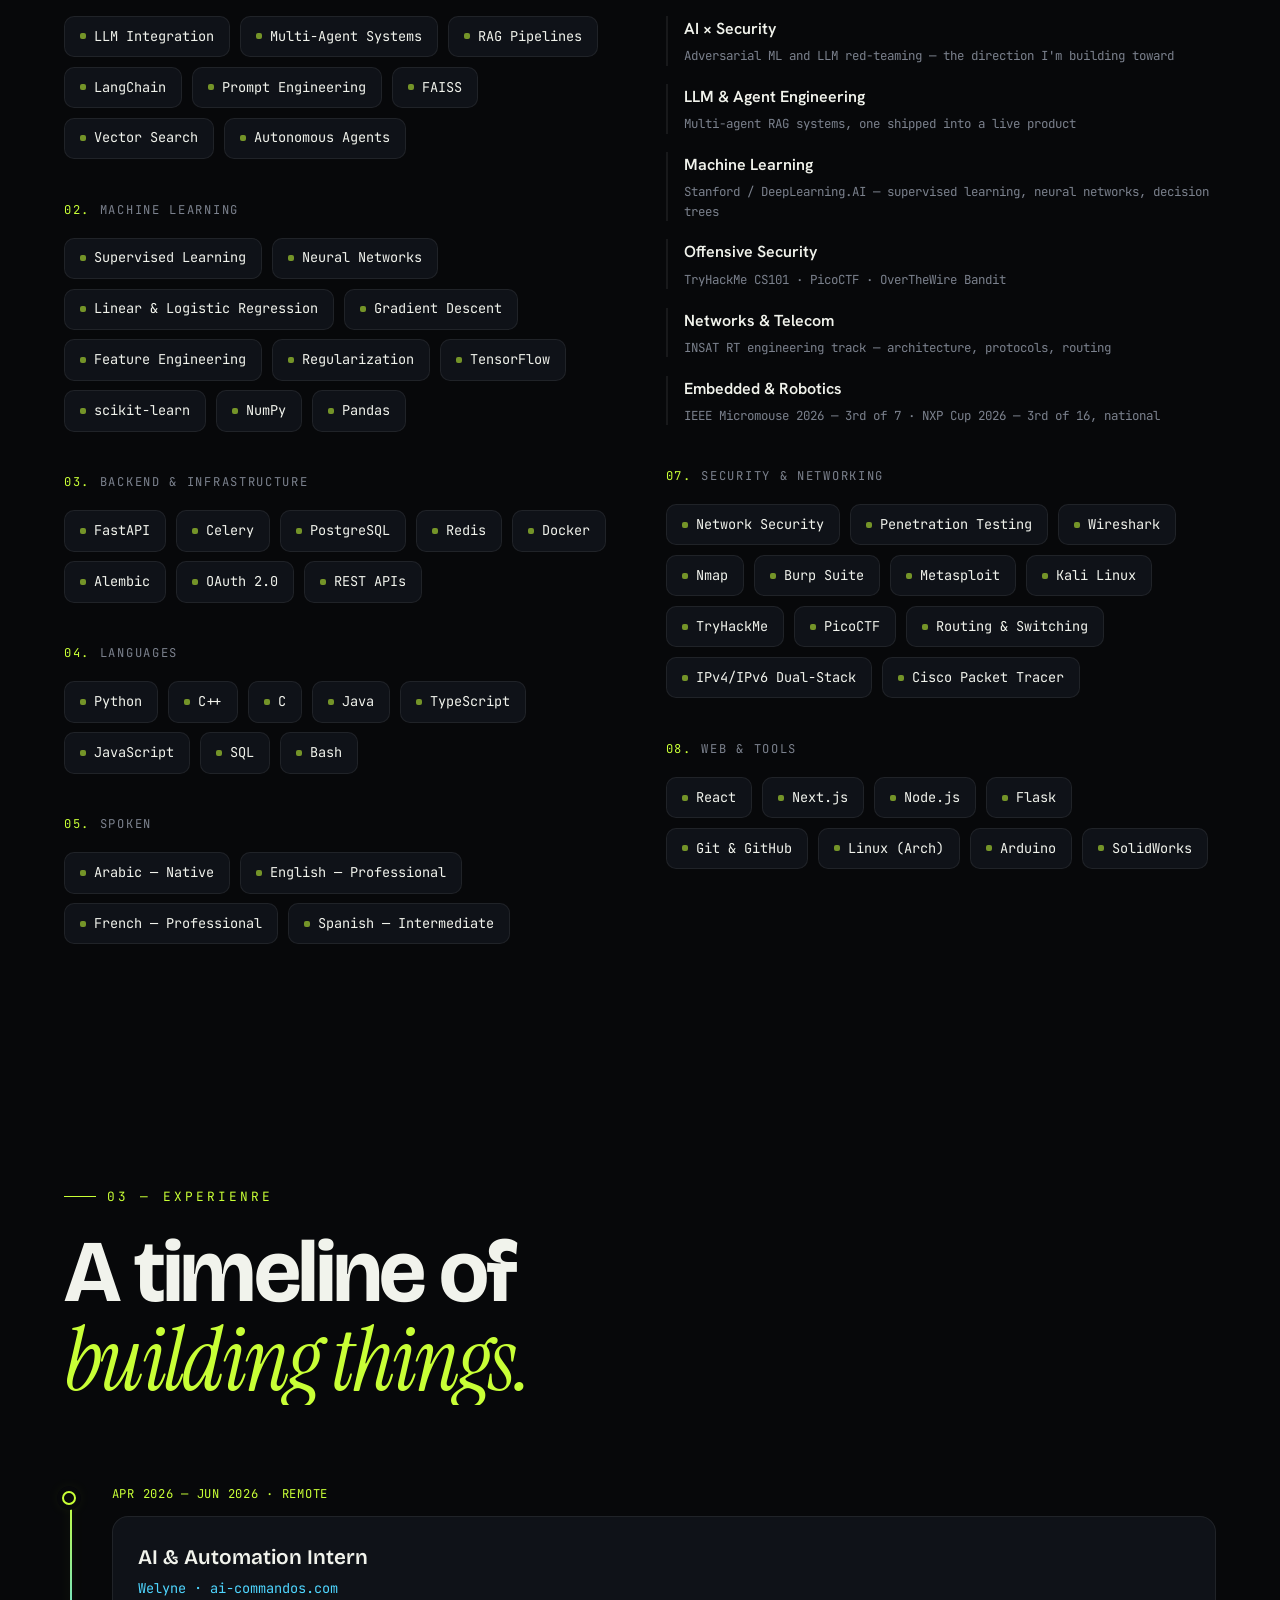
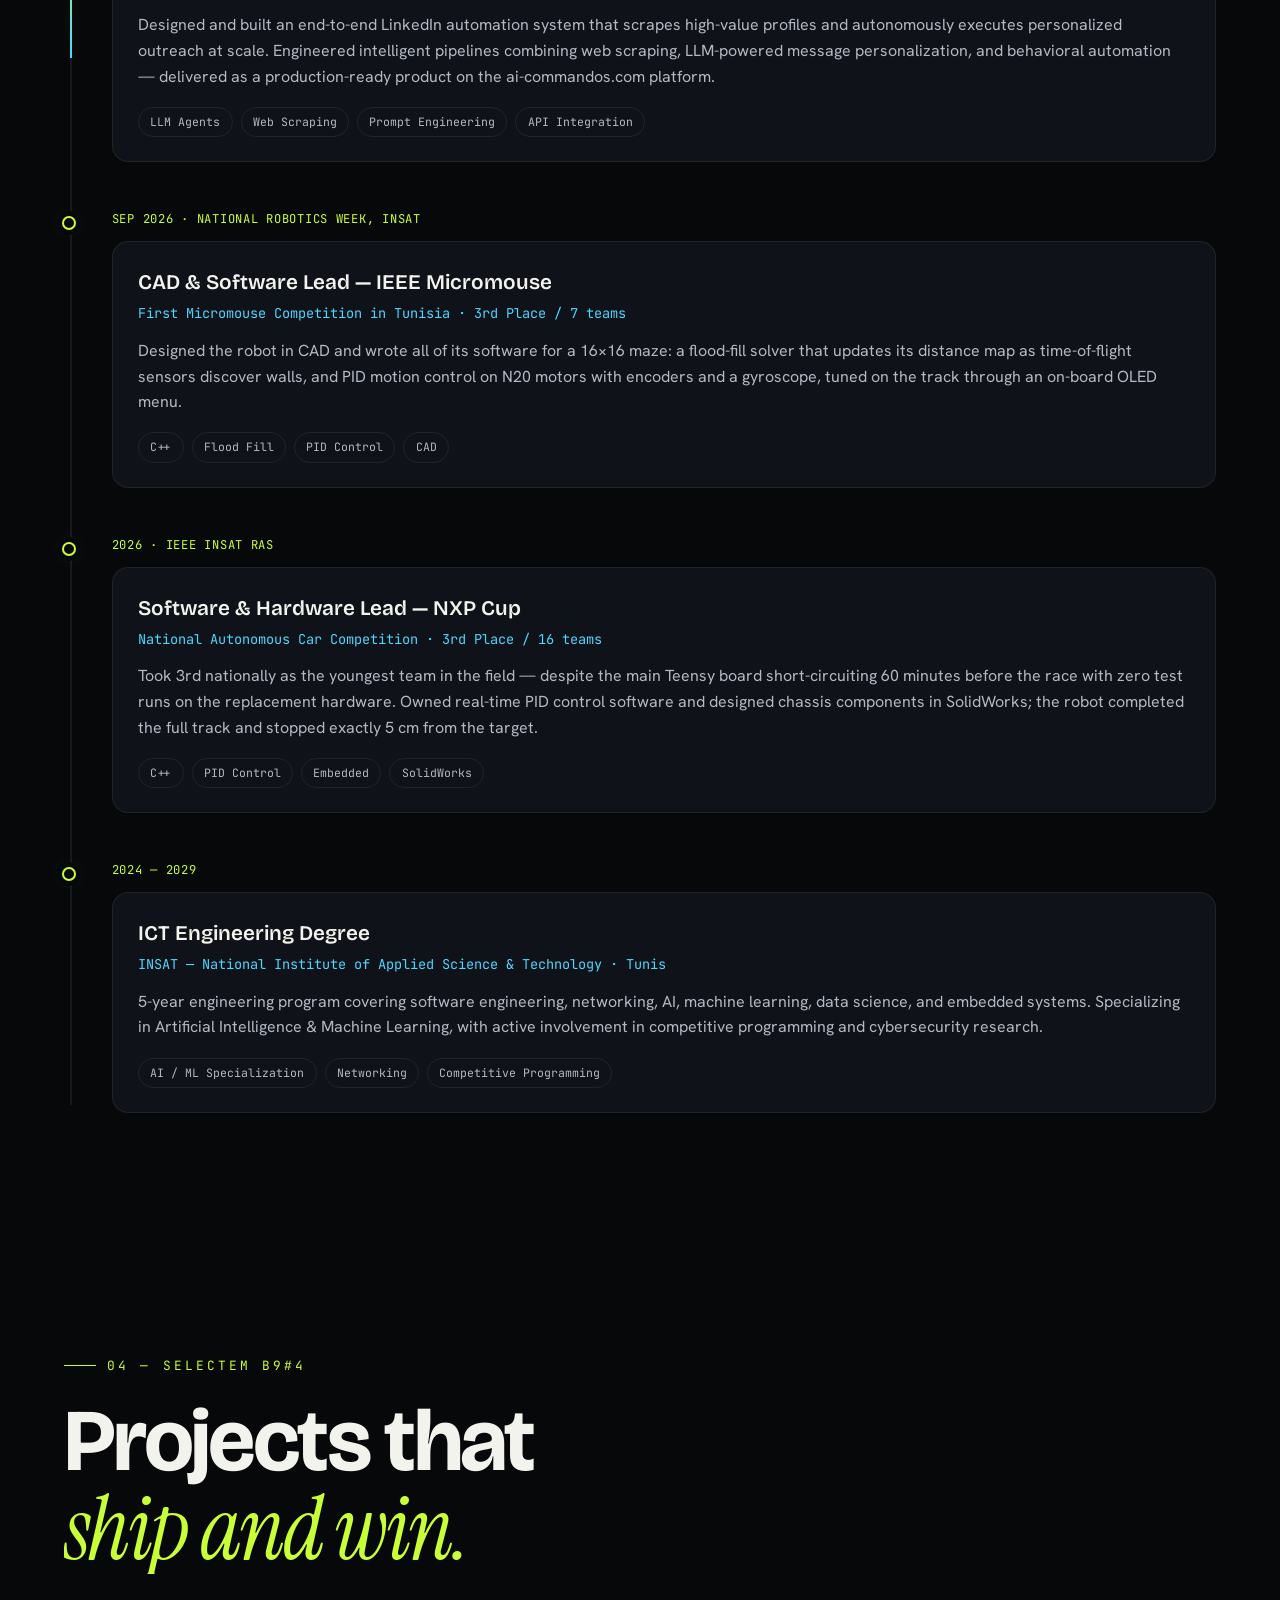
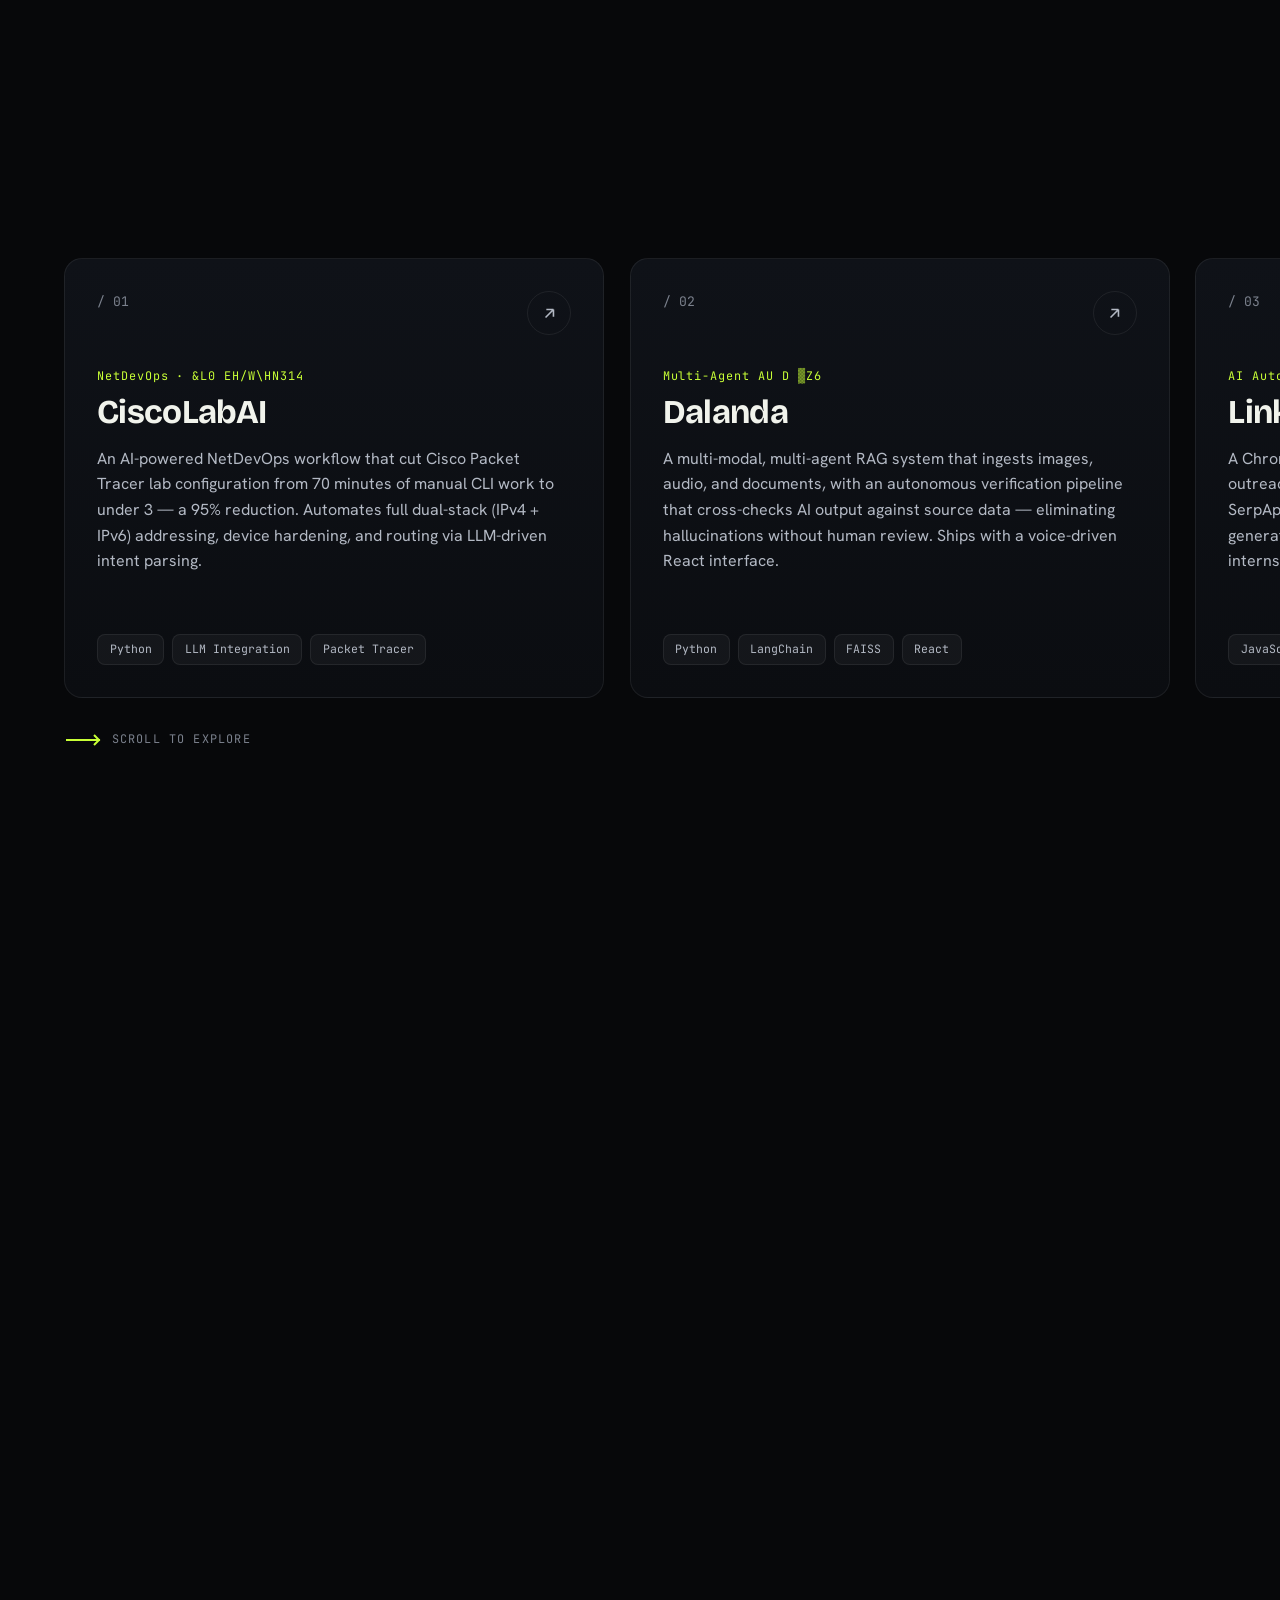
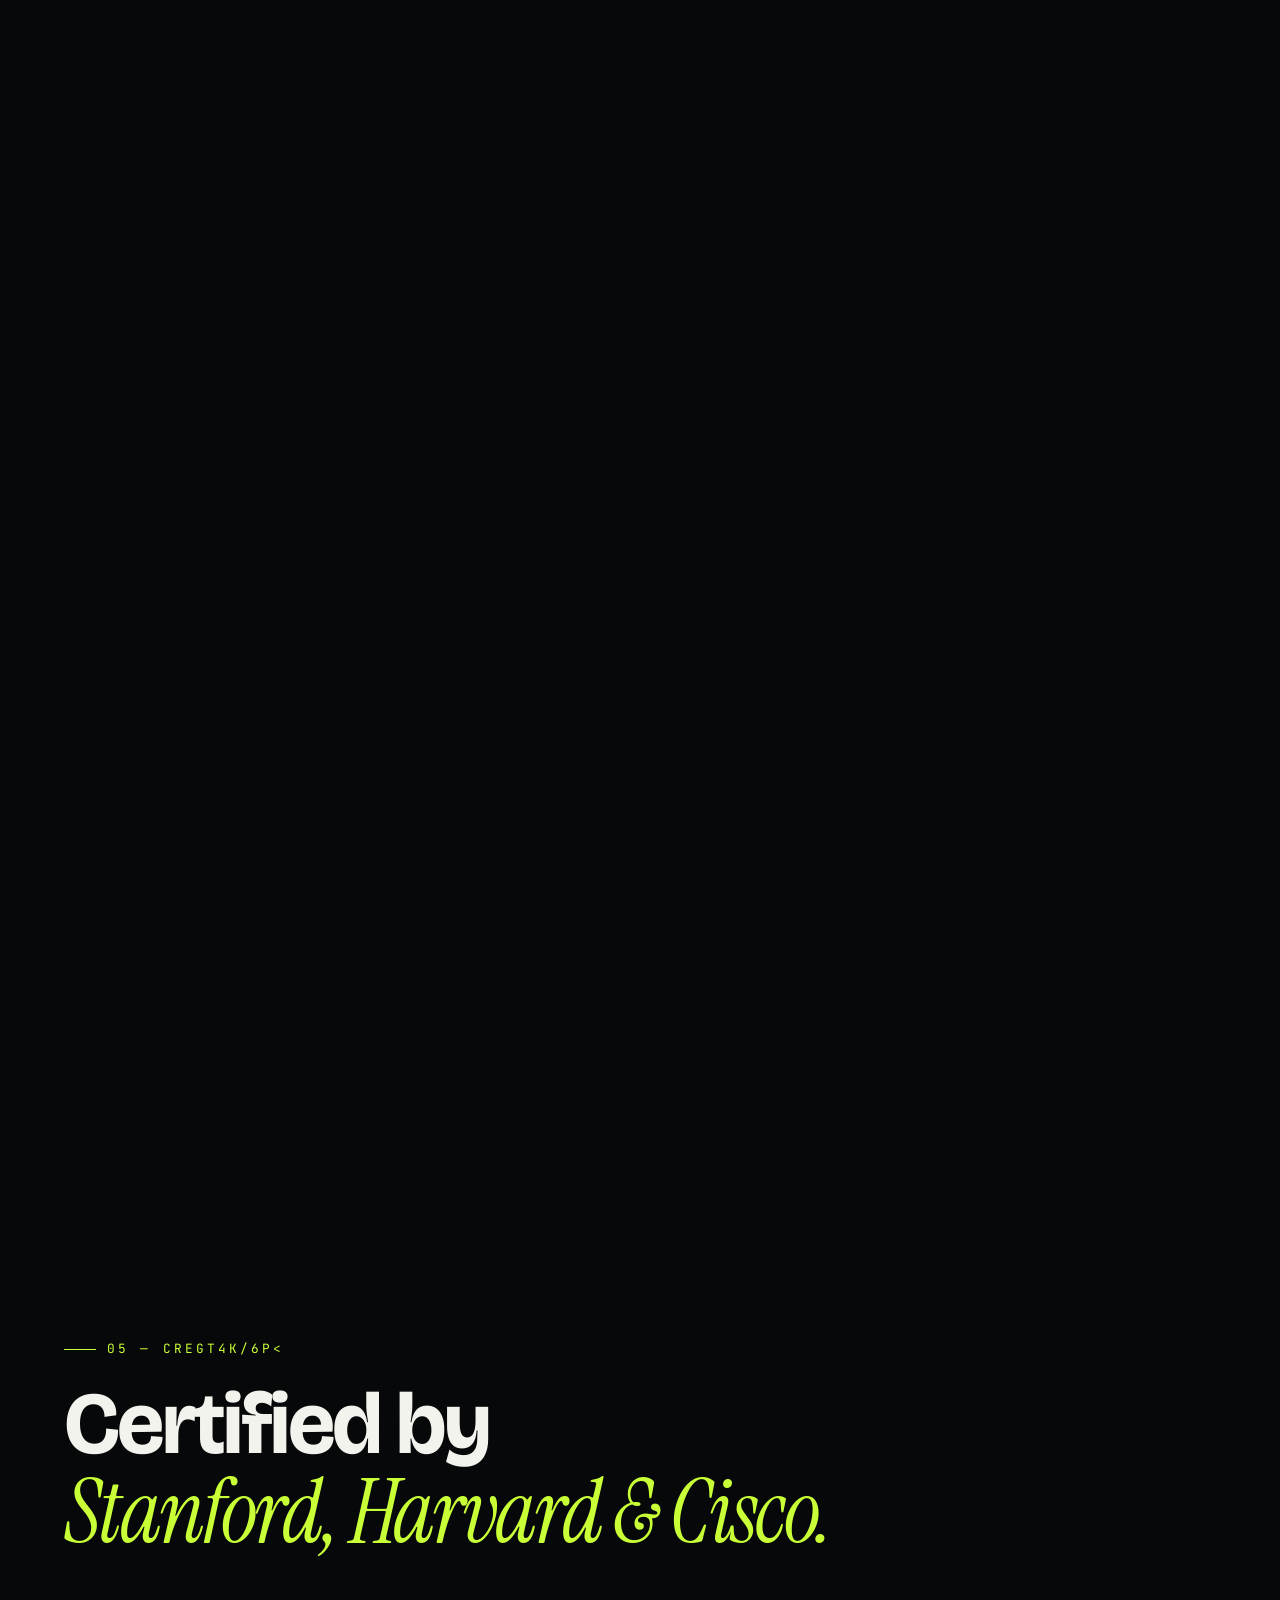
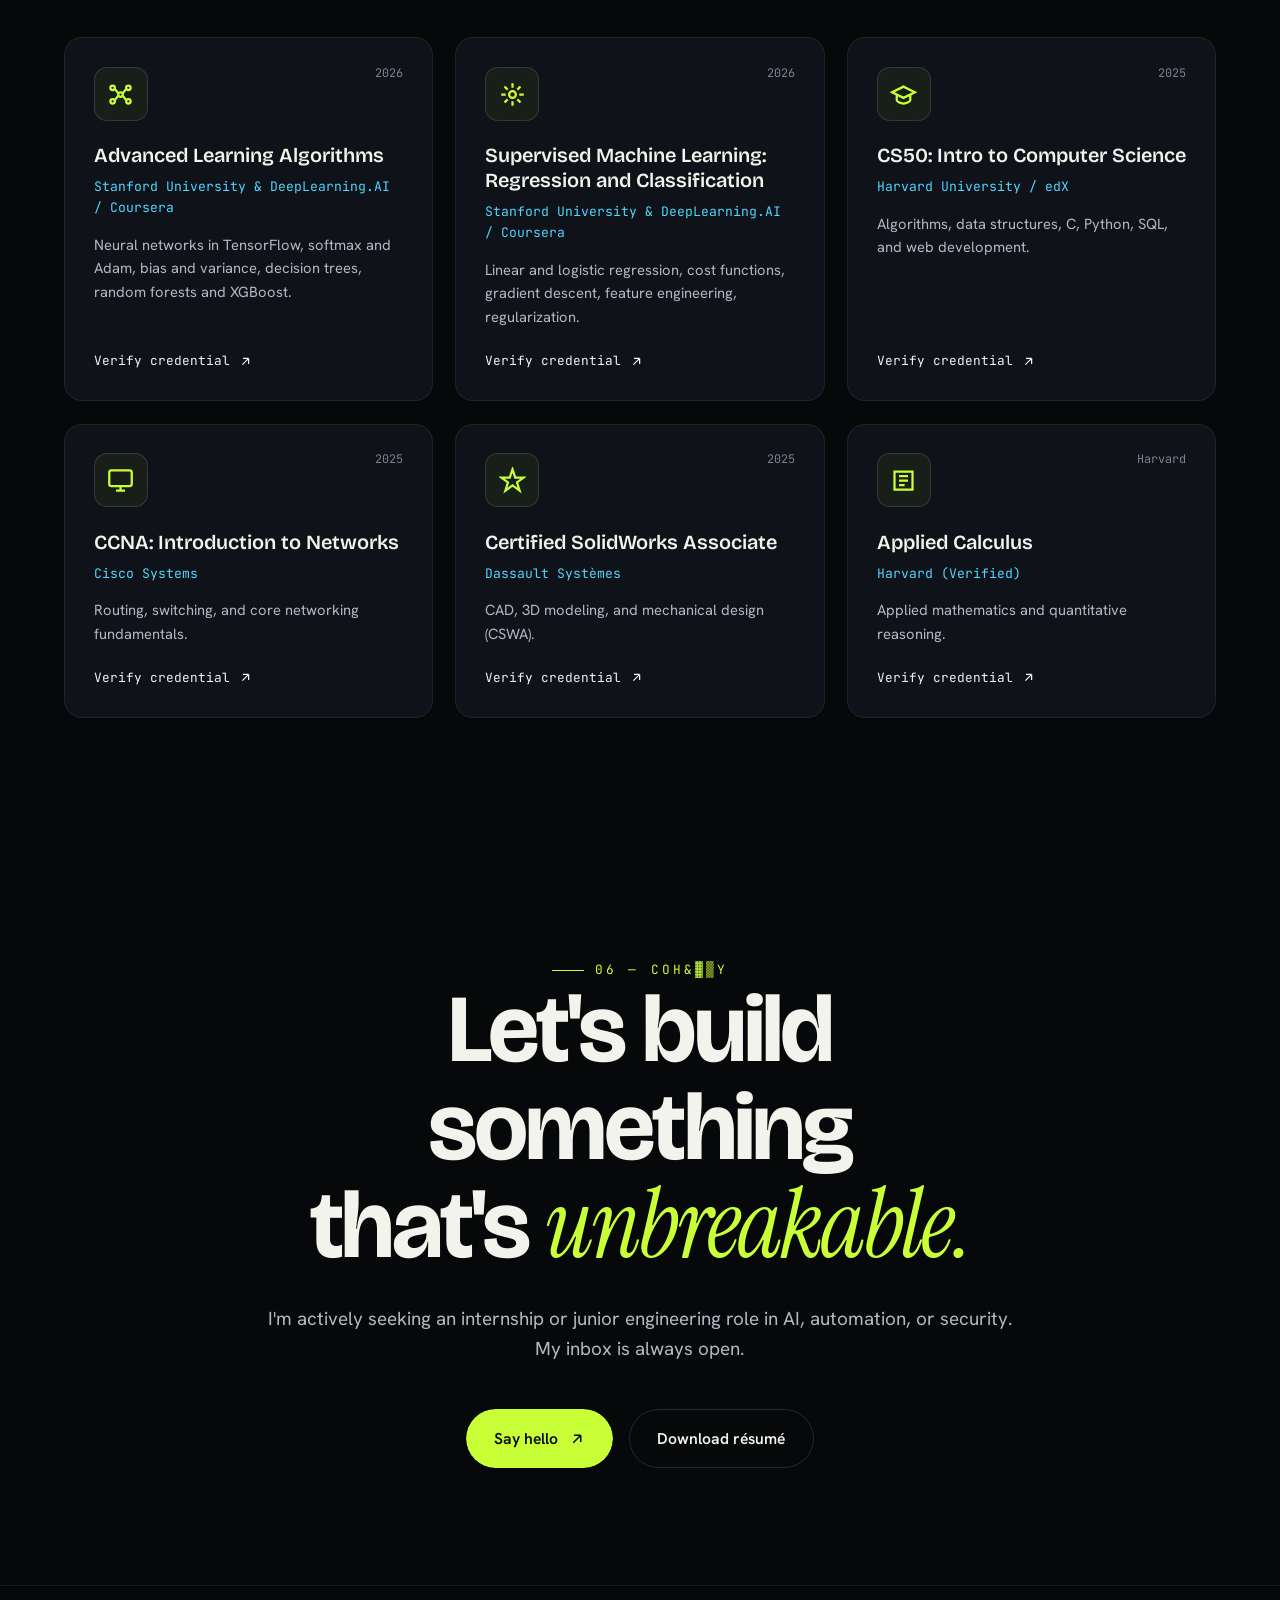
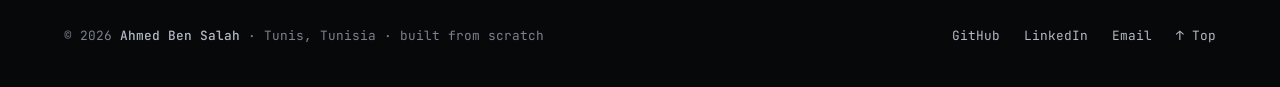
==== commit c6e9499f: "Add Advanced Learning Algorithms certificate and IEEE Micromouse result" ====
--- a/index.html
+++ b/index.html
@@ -228,7 +228,7 @@
         </div>
 
         <div class="stats">
-          <div class="stat" data-anim><div class="num" data-count="5">0</div><div class="lbl">Certifications</div></div>
+          <div class="stat" data-anim><div class="num" data-count="6">0</div><div class="lbl">Certifications</div></div>
           <div class="stat" data-anim><div class="num">3<span style="font-size:.55em">rd</span></div><div class="lbl">National NXP Cup</div></div>
           <div class="stat" data-anim><div class="num" data-count="95" data-suffix="%">0</div><div class="lbl">Manual effort cut</div></div>
           <div class="stat" data-anim><div class="num" data-count="4">0</div><div class="lbl">Languages spoken</div></div>
@@ -289,10 +289,10 @@
               <ul class="focus">
                 <li><span class="focus-name">AI &times; Security</span><span class="focus-note">Adversarial ML and LLM red-teaming — the direction I'm building toward</span></li>
                 <li><span class="focus-name">LLM &amp; Agent Engineering</span><span class="focus-note">Multi-agent RAG systems, one shipped into a live product</span></li>
-                <li><span class="focus-name">Machine Learning</span><span class="focus-note">Stanford / DeepLearning.AI — supervised learning, neural networks</span></li>
+                <li><span class="focus-name">Machine Learning</span><span class="focus-note">Stanford / DeepLearning.AI — supervised learning, neural networks, decision trees</span></li>
                 <li><span class="focus-name">Offensive Security</span><span class="focus-note">TryHackMe CS101 · PicoCTF · OverTheWire Bandit</span></li>
                 <li><span class="focus-name">Networks &amp; Telecom</span><span class="focus-note">INSAT RT engineering track — architecture, protocols, routing</span></li>
-                <li><span class="focus-name">Embedded &amp; Robotics</span><span class="focus-note">NXP Cup 2026 — 3rd place of 16 teams, national competition</span></li>
+                <li><span class="focus-name">Embedded &amp; Robotics</span><span class="focus-note">IEEE Micromouse 2026 — 3rd of 7 · NXP Cup 2026 — 3rd of 16, national</span></li>
               </ul></div>
             <div class="sg" data-anim><div class="sg-title"><span class="idx">07.</span> Security &amp; Networking</div>
               <div class="chips">
@@ -340,6 +340,16 @@
           </div>
 
           <div class="tl-item" data-anim>
+            <div class="tl-date">Sep 2026 · National Robotics Week, INSAT</div>
+            <div class="tl-card" data-cursor>
+              <div class="tl-role">CAD &amp; Software Lead — IEEE Micromouse</div>
+              <div class="tl-org">First Micromouse Competition in Tunisia · 3rd Place / 7 teams</div>
+              <p class="tl-desc">Designed the robot in CAD and wrote all of its software for a 16×16 maze: a flood-fill solver that updates its distance map as time-of-flight sensors discover walls, and PID motion control on N20 motors with encoders and a gyroscope, tuned on the track through an on-board OLED menu.</p>
+              <div class="tl-tags"><span class="tl-tag">C++</span><span class="tl-tag">Flood Fill</span><span class="tl-tag">PID Control</span><span class="tl-tag">CAD</span></div>
+            </div>
+          </div>
+
+          <div class="tl-item" data-anim>
             <div class="tl-date">2026 · IEEE INSAT RAS</div>
             <div class="tl-card" data-cursor>
               <div class="tl-role">Software &amp; Hardware Lead — NXP Cup</div>
@@ -395,6 +405,14 @@
         </div>
 
         <div class="cert-grid">
+          <div class="cert" data-anim data-cursor>
+            <span class="cert-year">2026</span>
+            <div class="cert-badge"><svg viewBox="0 0 24 24" fill="none" stroke="currentColor" stroke-width="2"><circle cx="5" cy="6" r="2"/><circle cx="5" cy="18" r="2"/><circle cx="12" cy="12" r="2"/><circle cx="19" cy="6" r="2"/><circle cx="19" cy="18" r="2"/><path d="M7 7l3 4M7 17l3-4M14 11l3-4M14 13l3 4"/></svg></div>
+            <h3 class="cert-title">Advanced Learning Algorithms</h3>
+            <div class="cert-issuer">Stanford University &amp; DeepLearning.AI / Coursera</div>
+            <p class="cert-focus">Neural networks in TensorFlow, softmax and Adam, bias and variance, decision trees, random forests and XGBoost.</p>
+            <a href="https://www.coursera.org/account/accomplishments/verify/8FP9USIWP9KD" target="_blank" rel="noopener" class="cert-verify">Verify credential <svg viewBox="0 0 24 24" fill="none" stroke="currentColor" stroke-width="2"><path d="M7 17L17 7M17 7H8M17 7V16"/></svg></a>
+          </div>
           <div class="cert" data-anim data-cursor>
             <span class="cert-year">2026</span>
             <div class="cert-badge"><svg viewBox="0 0 24 24" fill="none" stroke="currentColor" stroke-width="2"><circle cx="12" cy="12" r="3"/><path d="M12 2v4M12 18v4M2 12h4M18 12h4M4.9 4.9l2.8 2.8M16.3 16.3l2.8 2.8M19.1 4.9l-2.8 2.8M7.7 16.3l-2.8 2.8"/></svg></div>
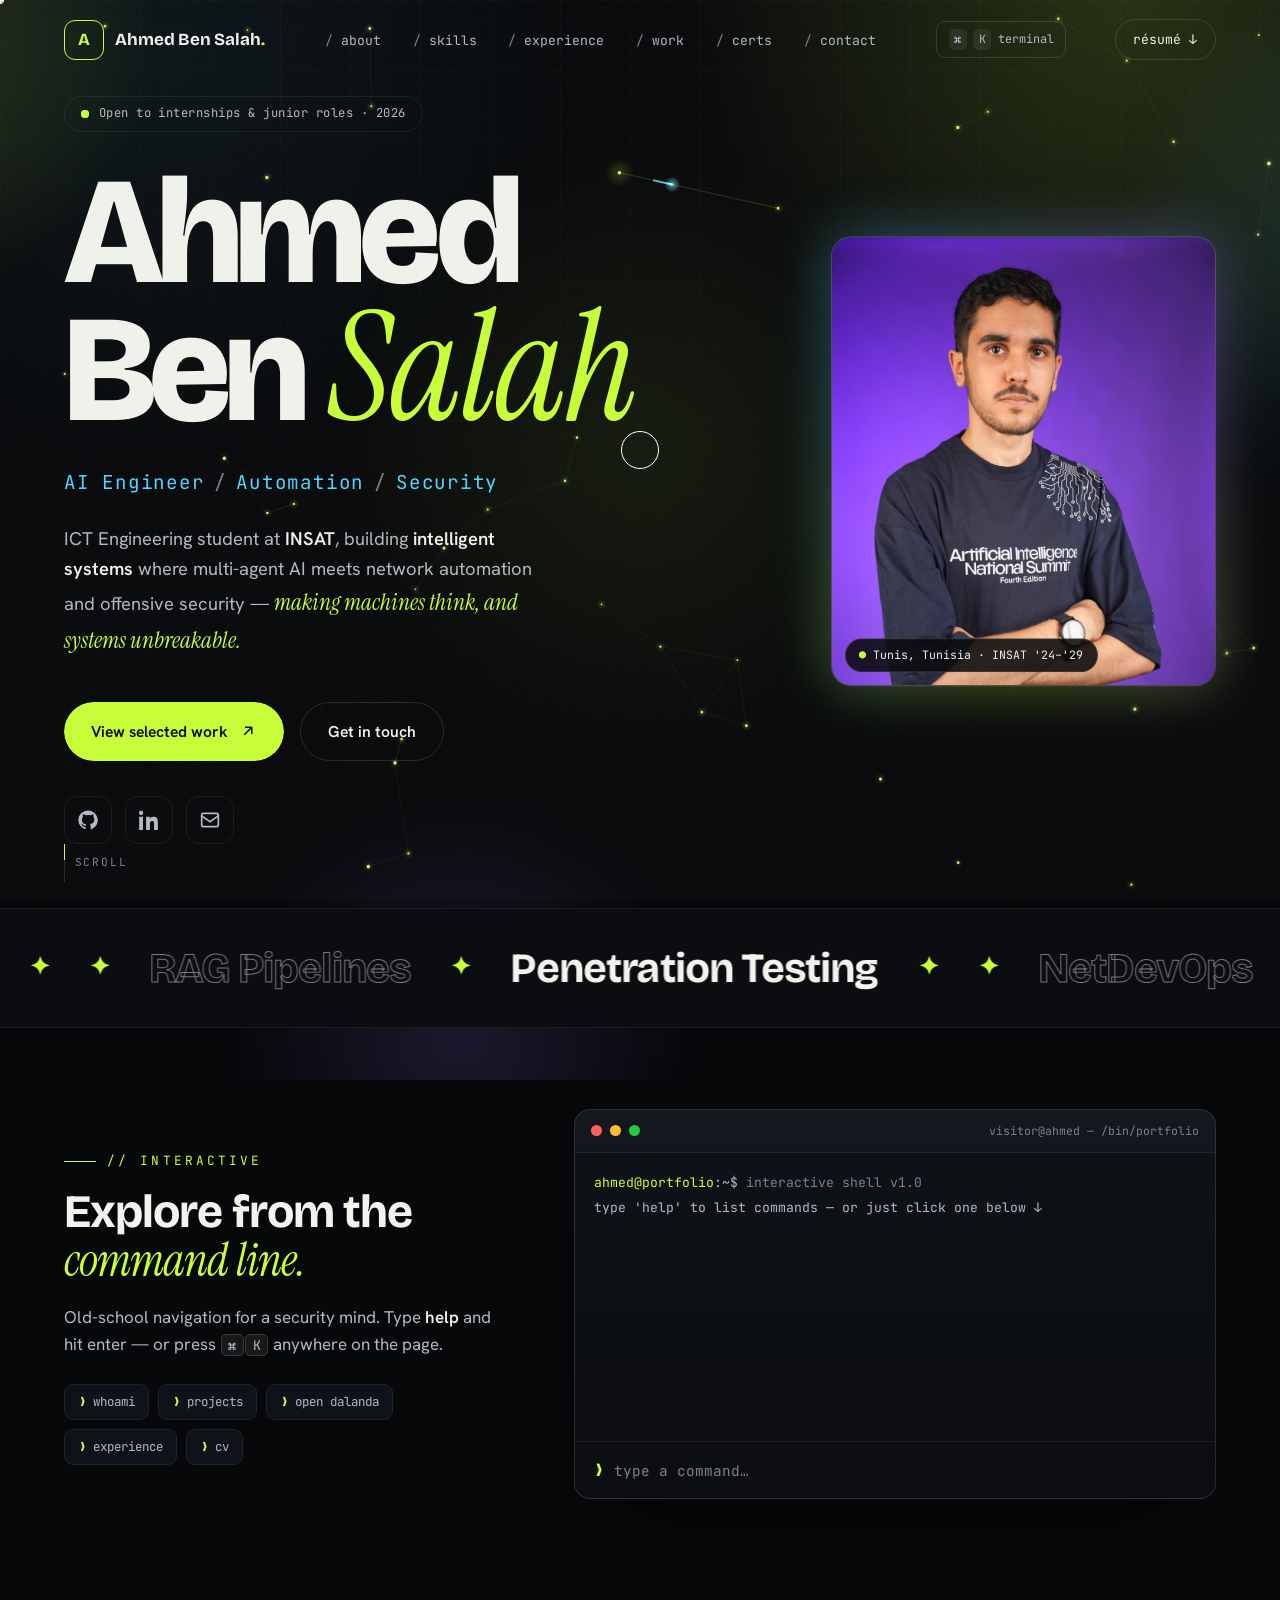
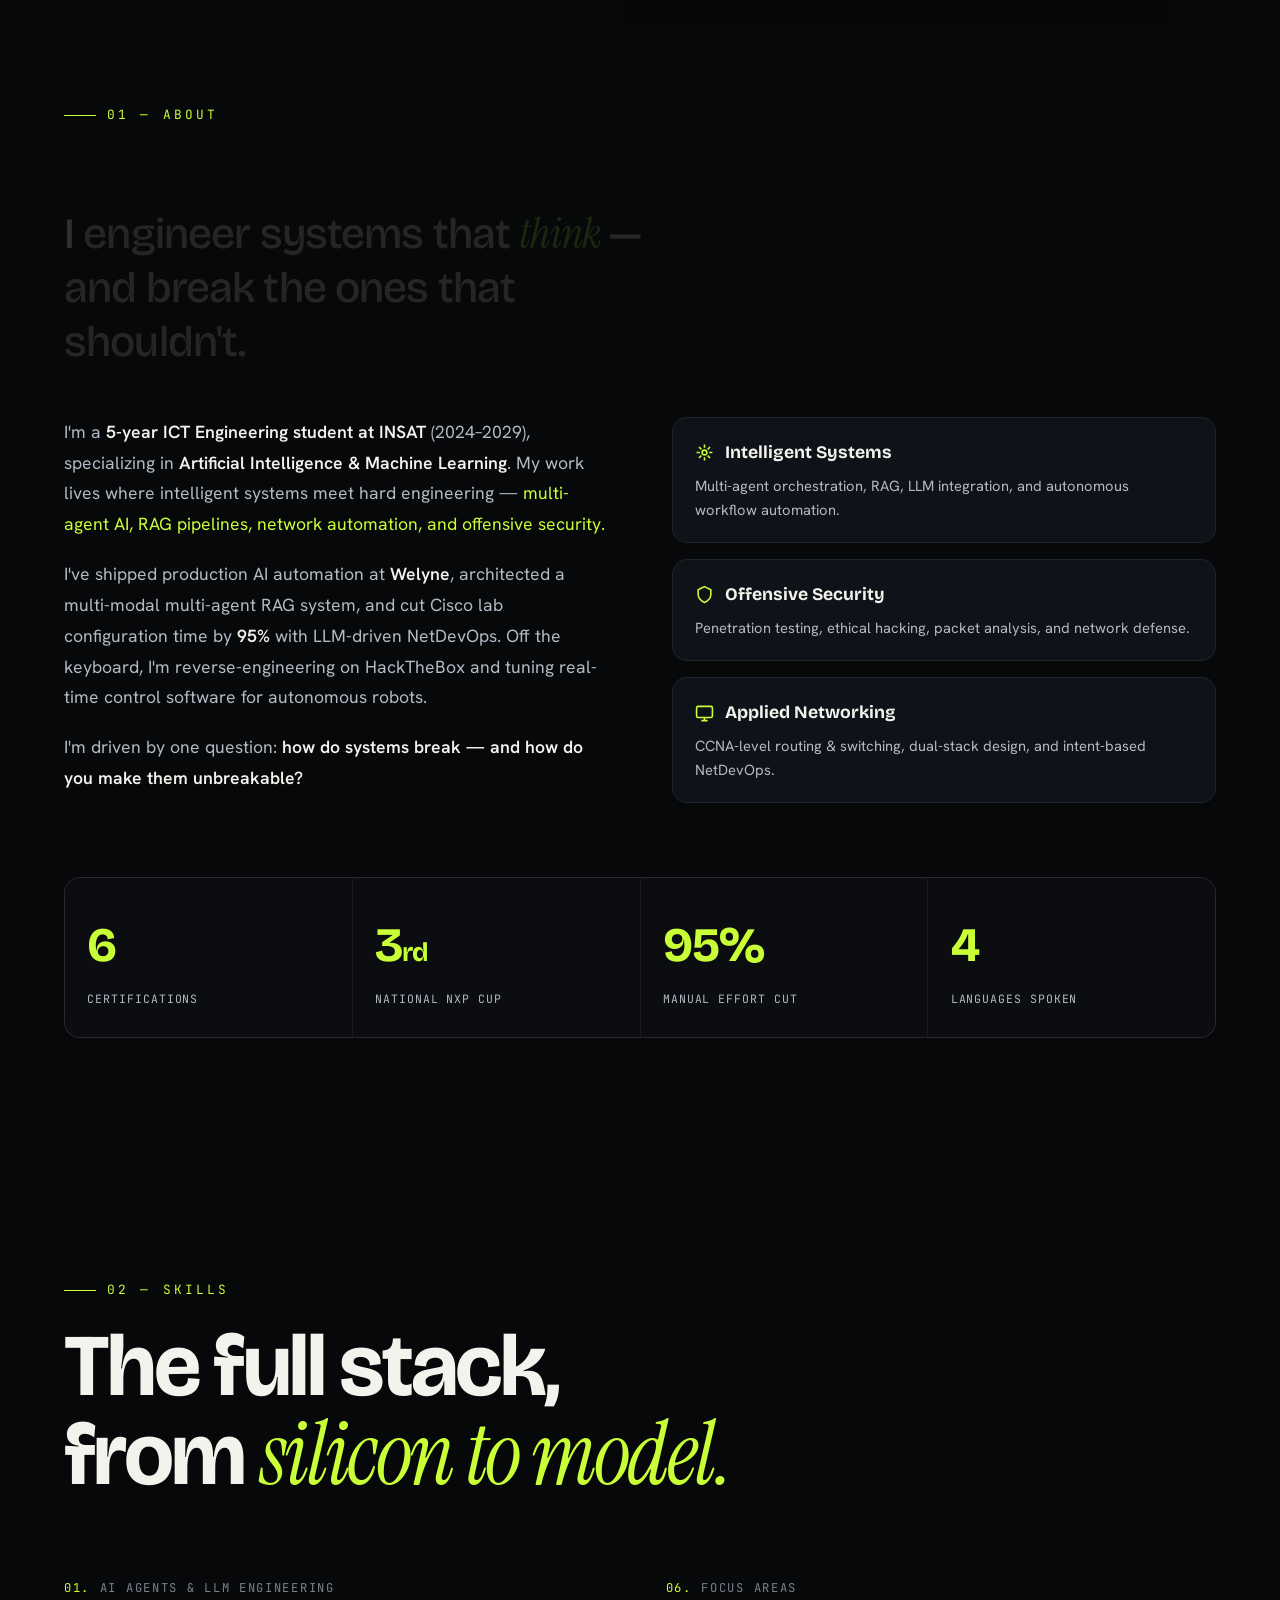
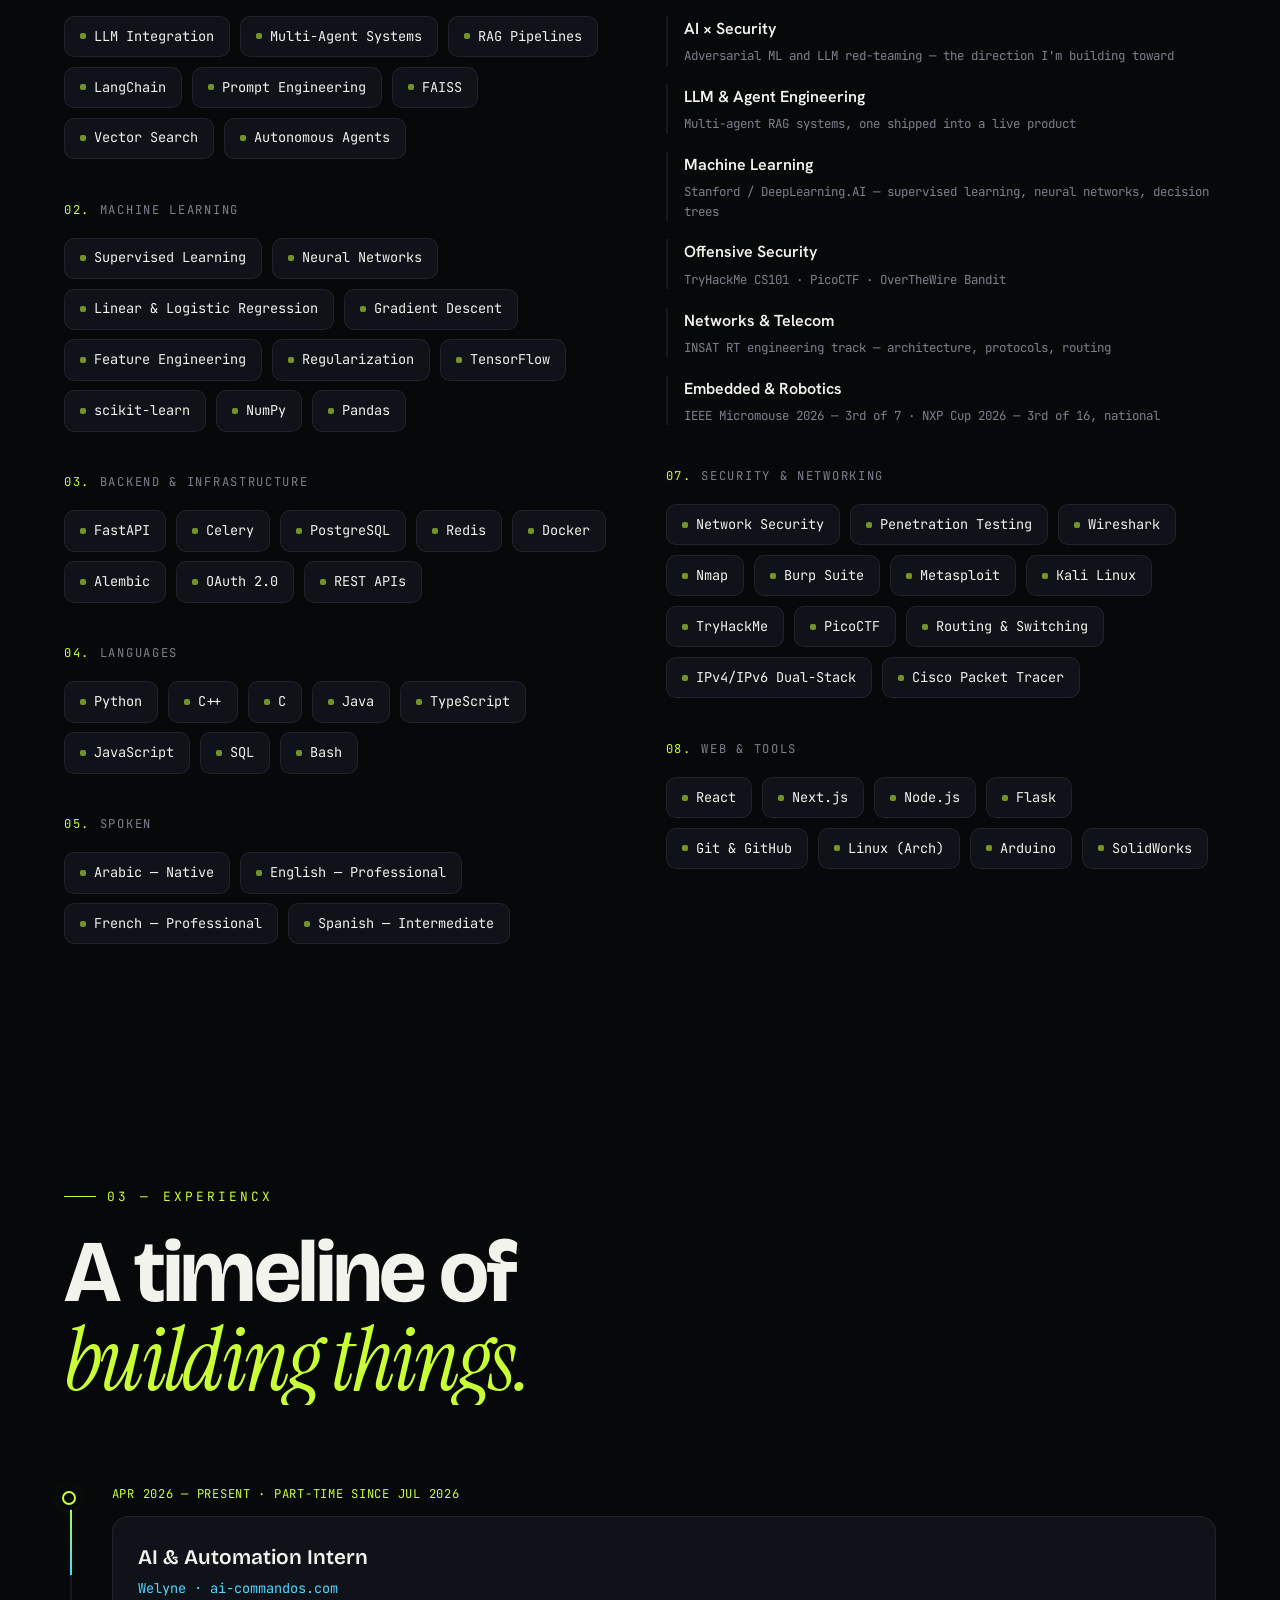
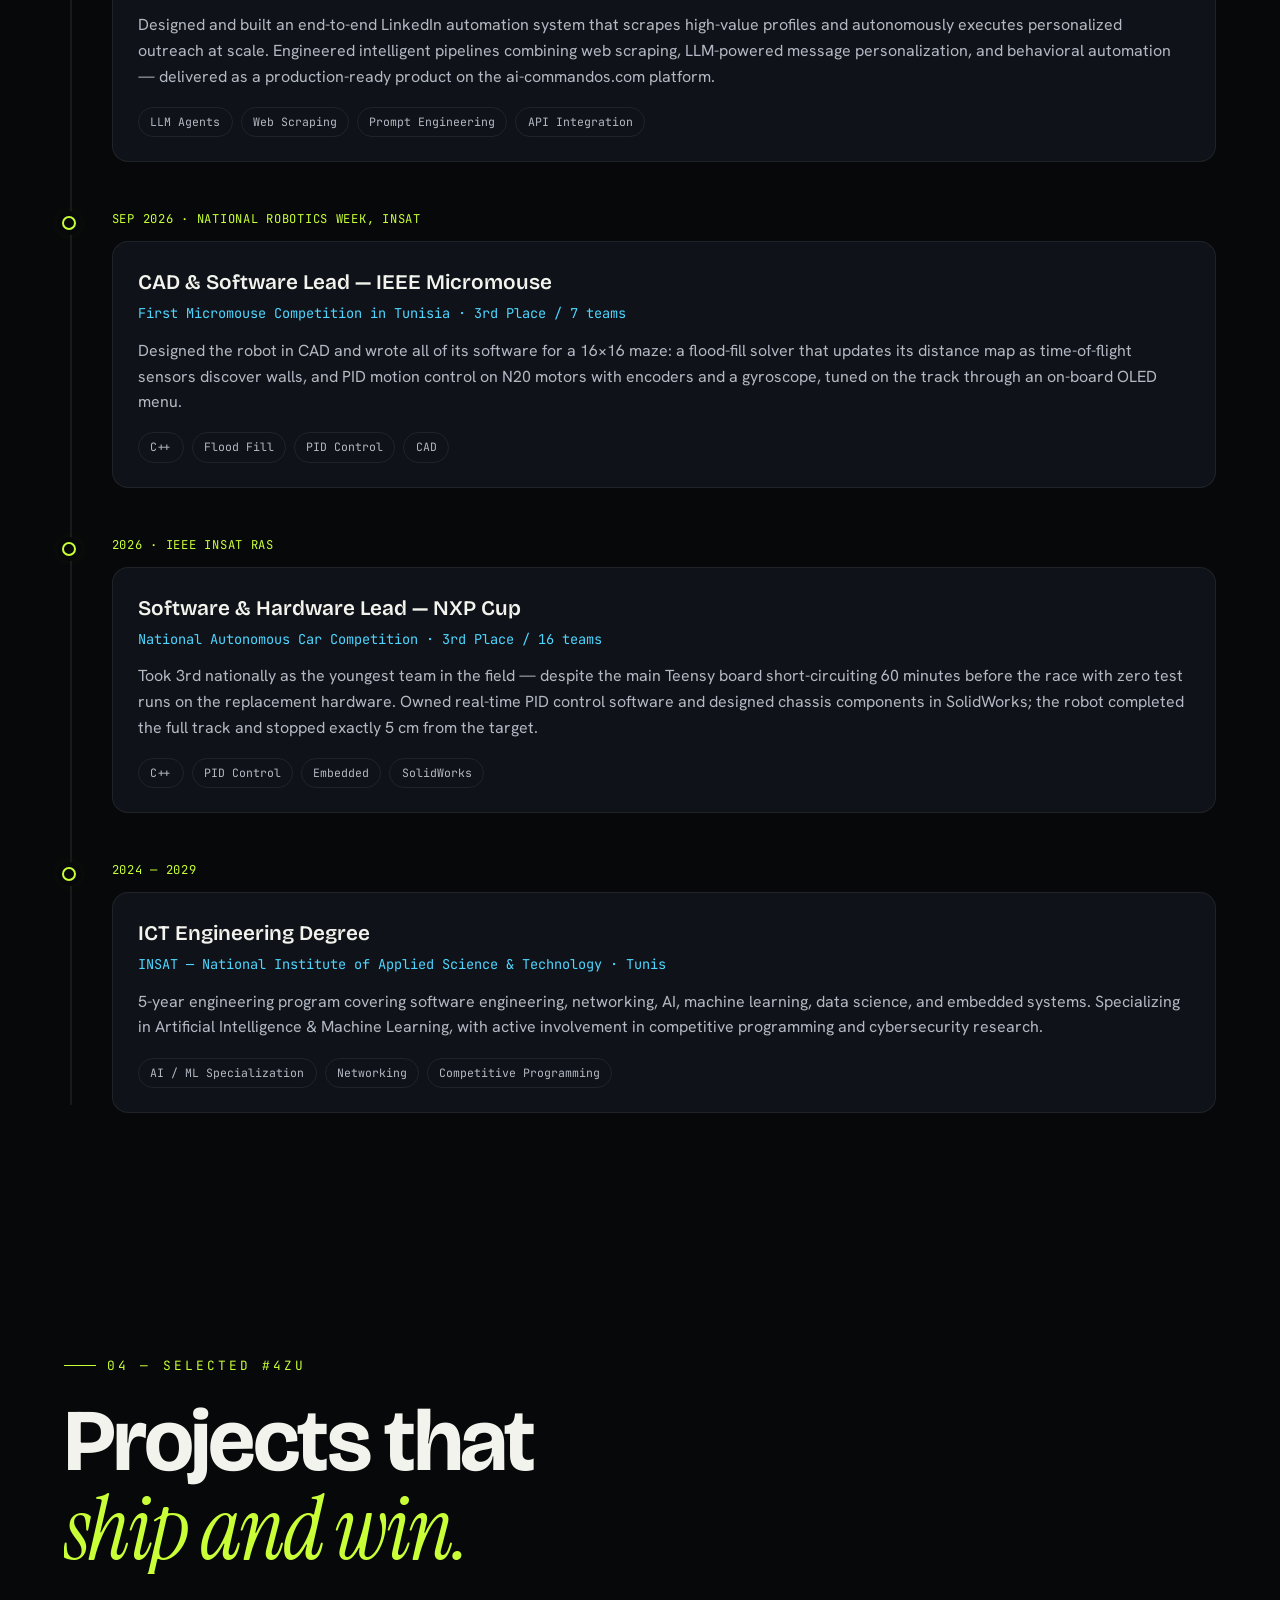
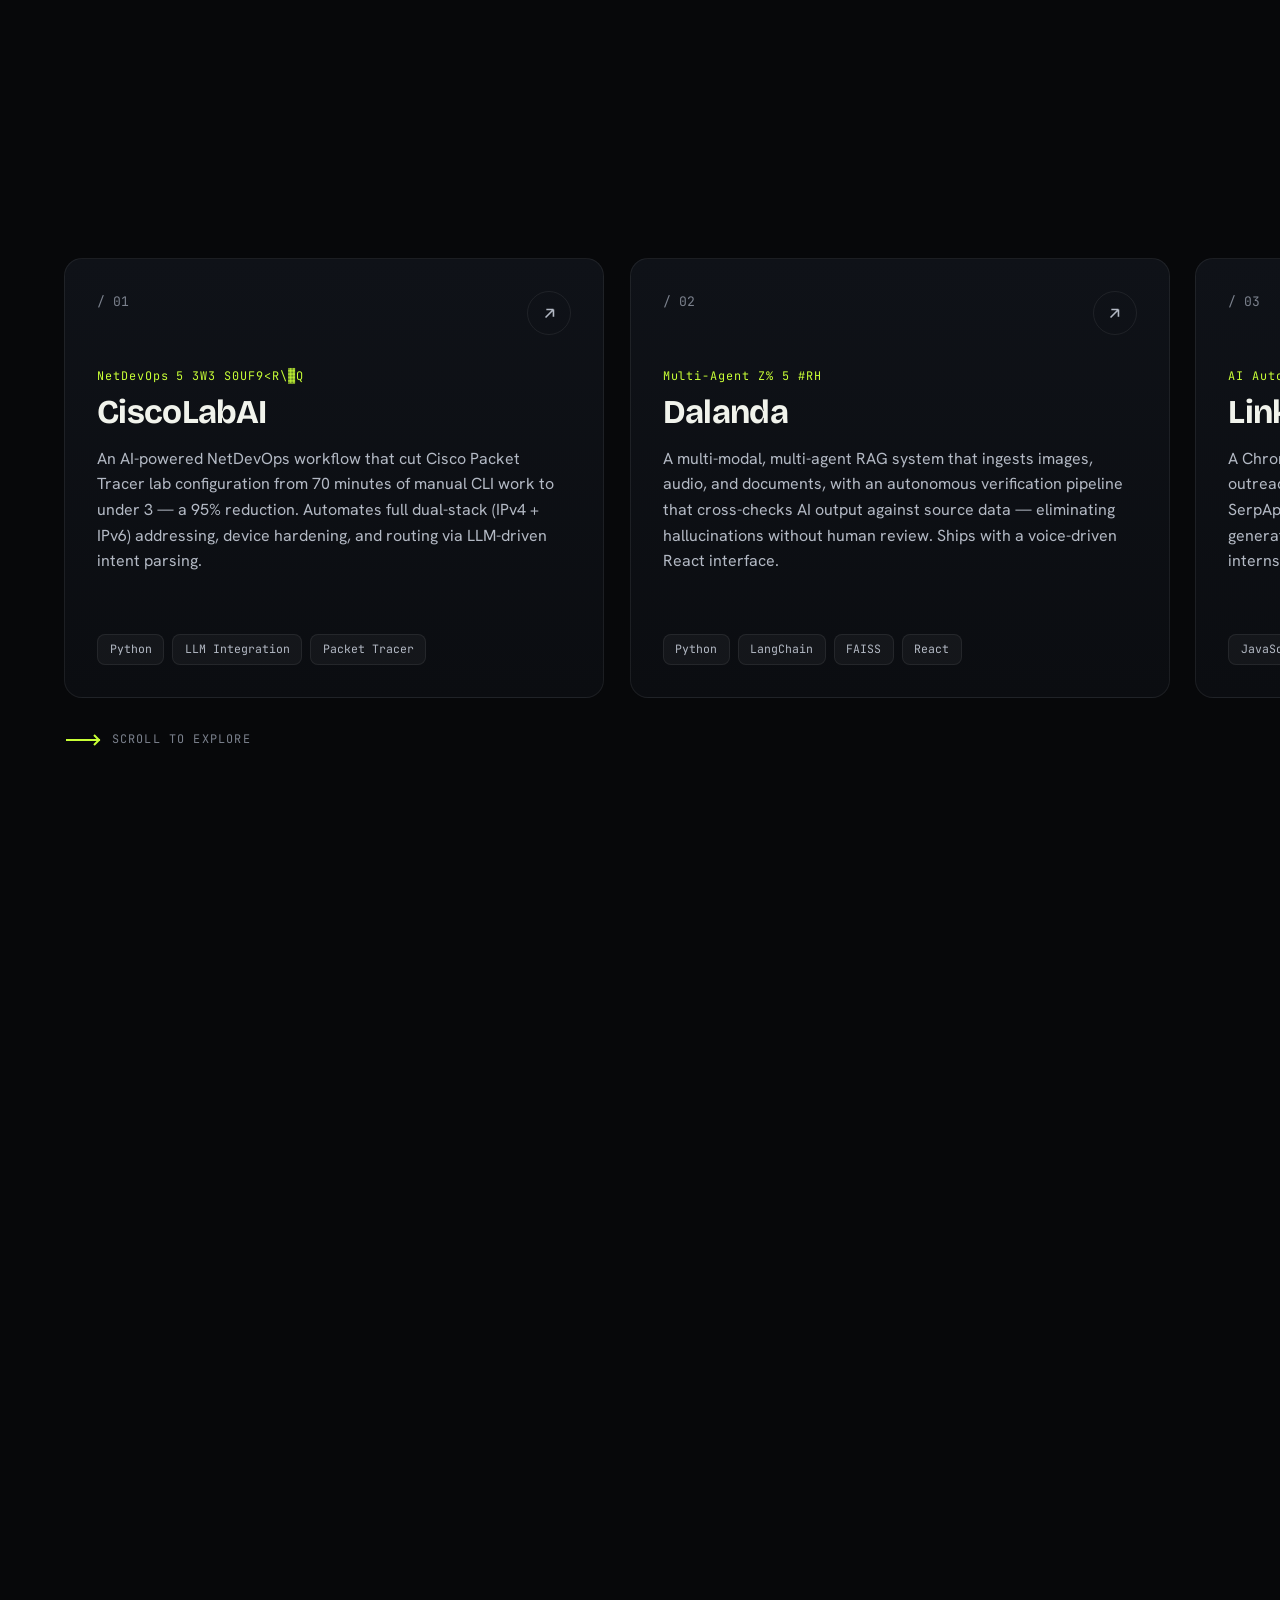
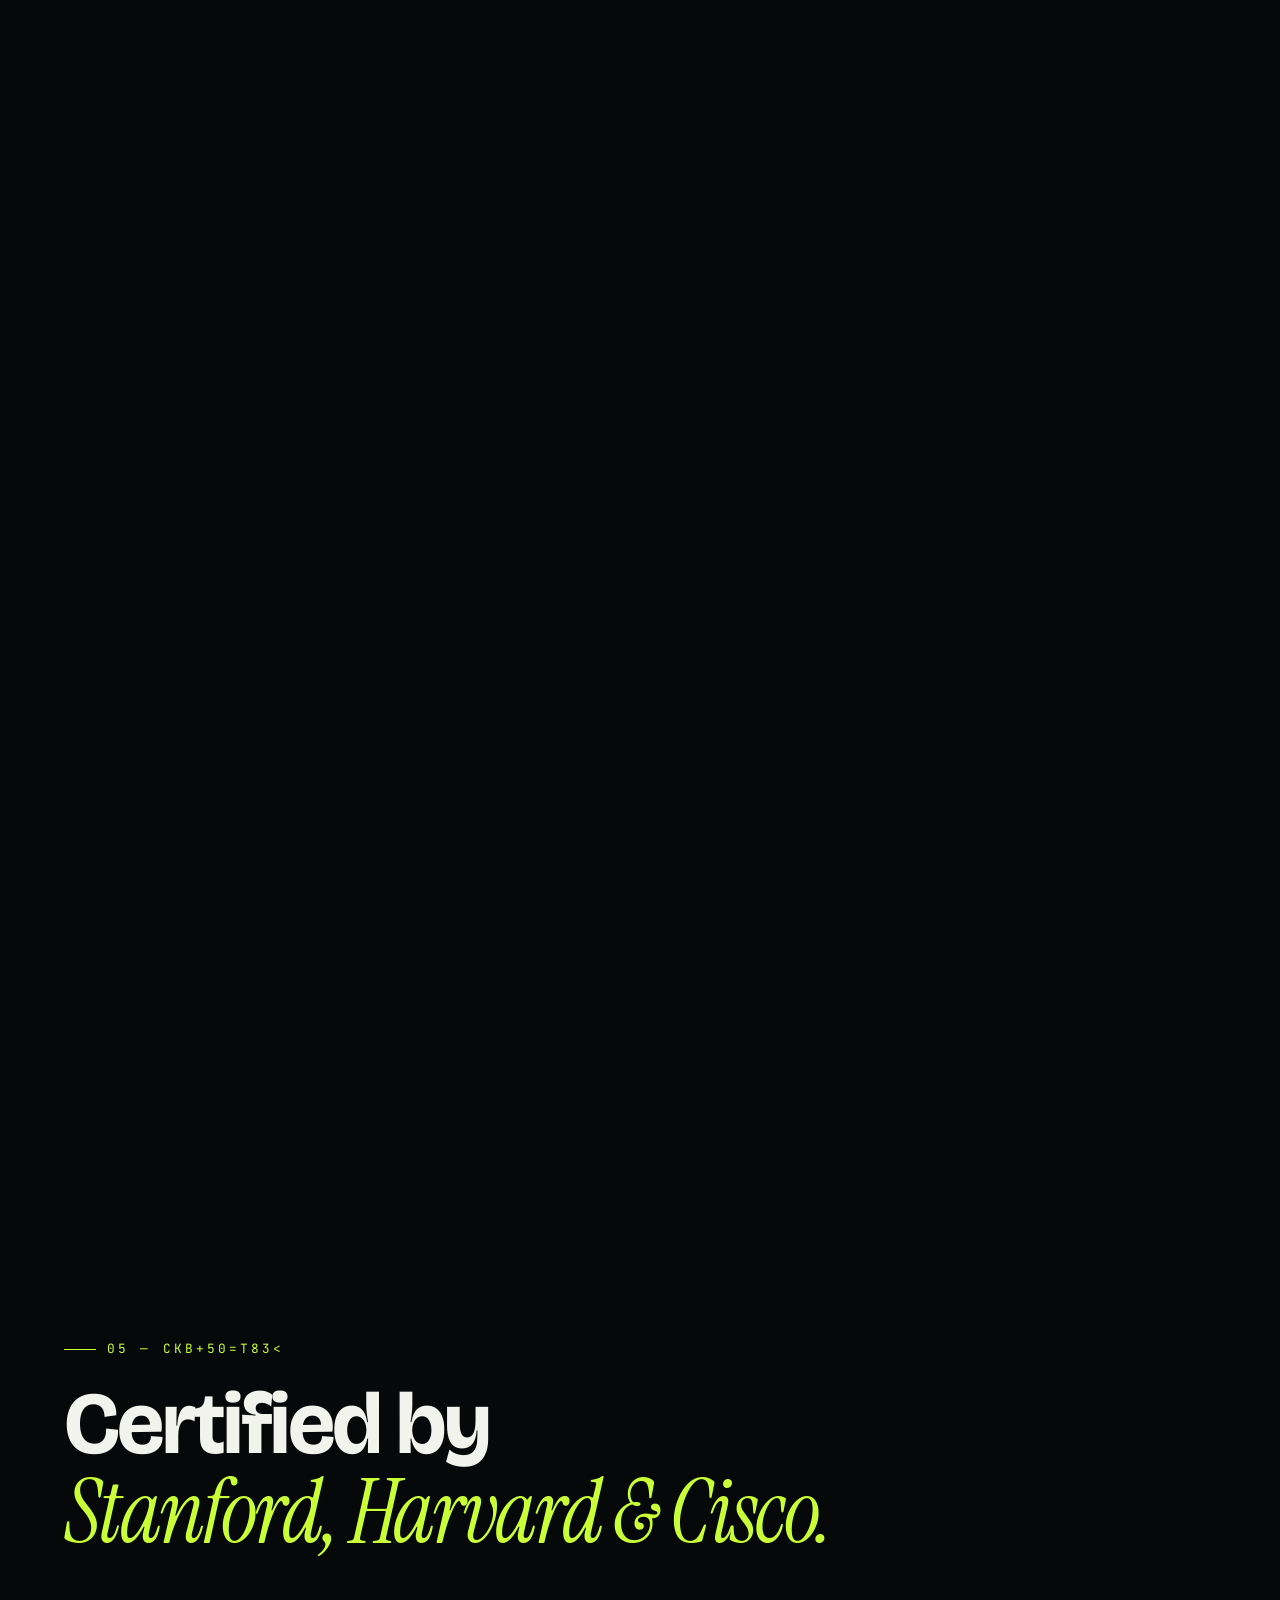
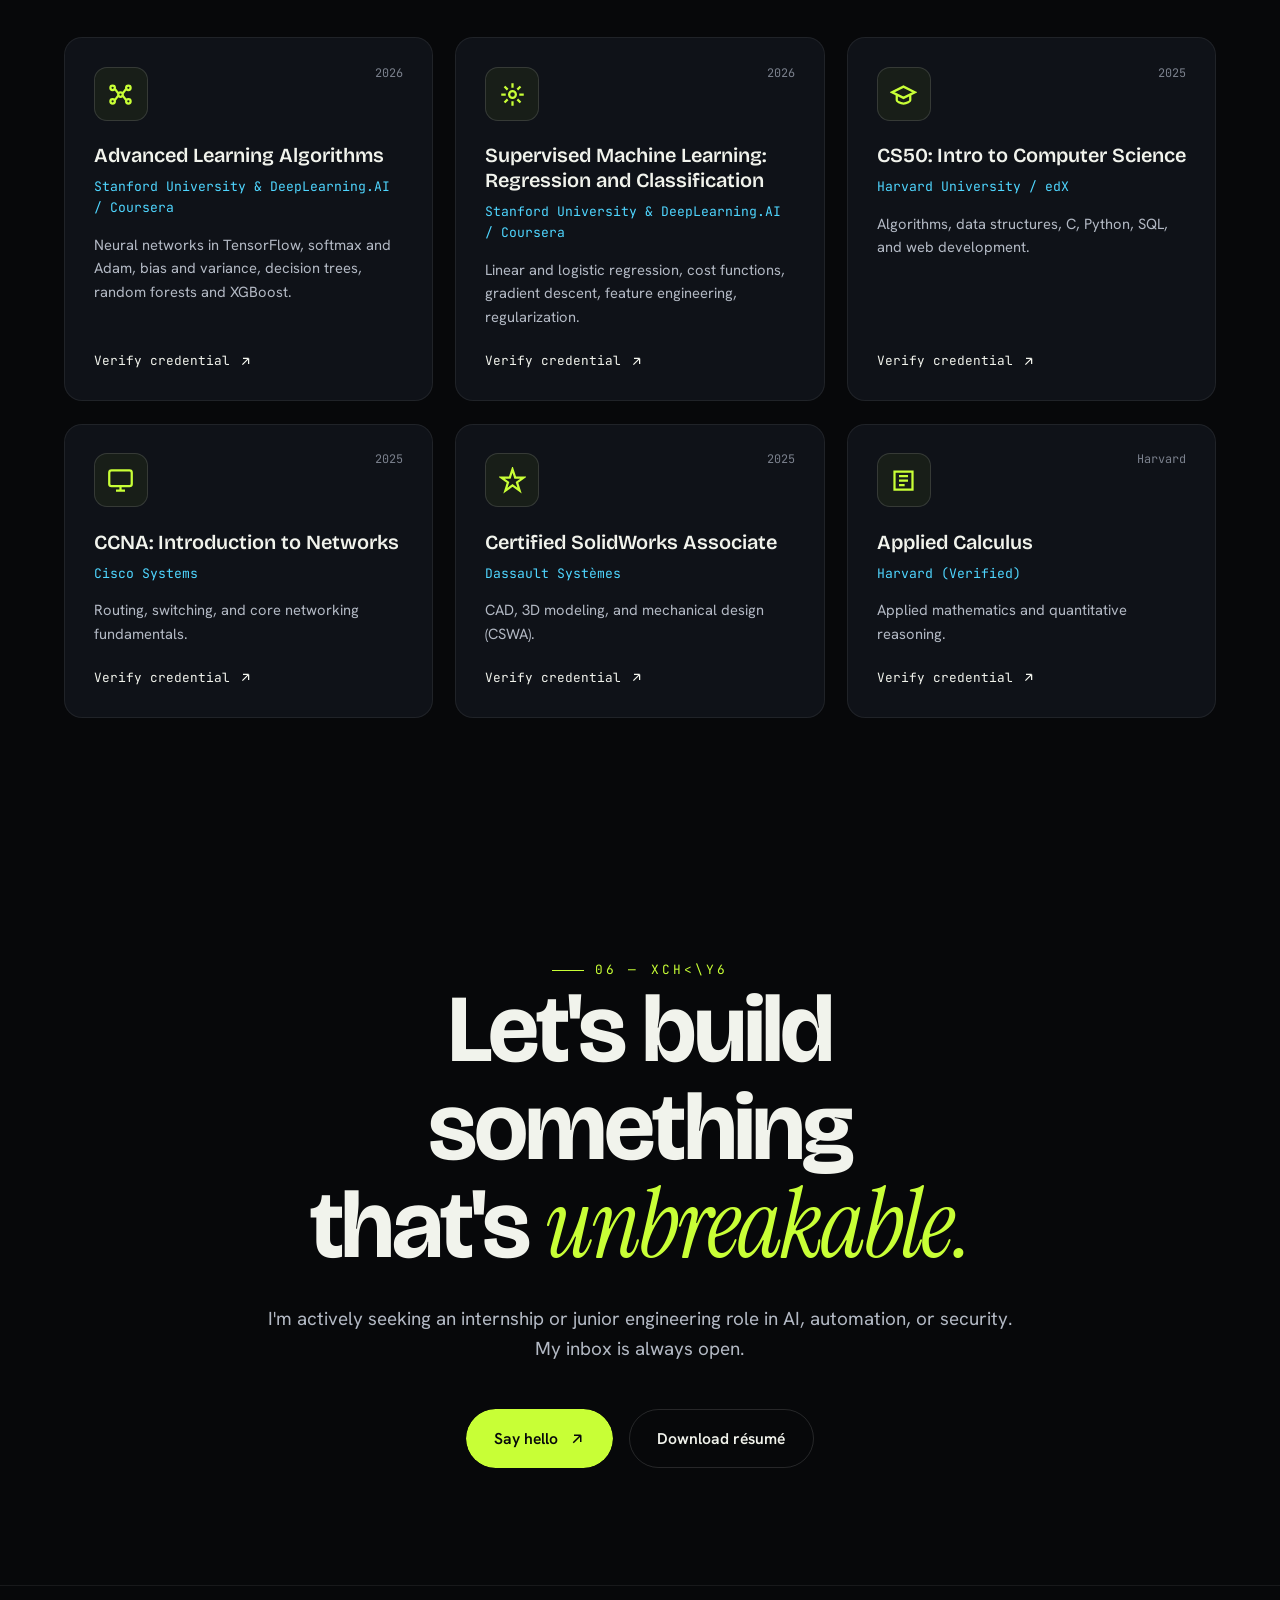
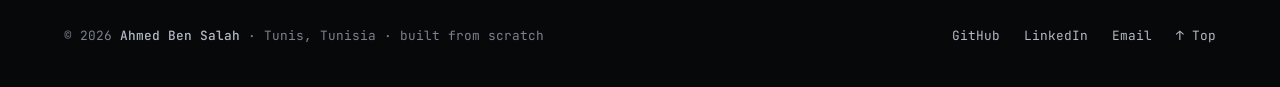
==== commit 7a19d6c3: "Update Welyne internship dates" ====
--- a/index.html
+++ b/index.html
@@ -330,7 +330,7 @@
           <div class="tl-line" id="tlLine"><span></span></div>
 
           <div class="tl-item" data-anim>
-            <div class="tl-date">Apr 2026 — Jun 2026 · Remote</div>
+            <div class="tl-date">Apr 2026 — Present · Part-time since Jul 2026</div>
             <div class="tl-card" data-cursor>
               <div class="tl-role">AI &amp; Automation Intern</div>
               <div class="tl-org">Welyne · ai-commandos.com</div>
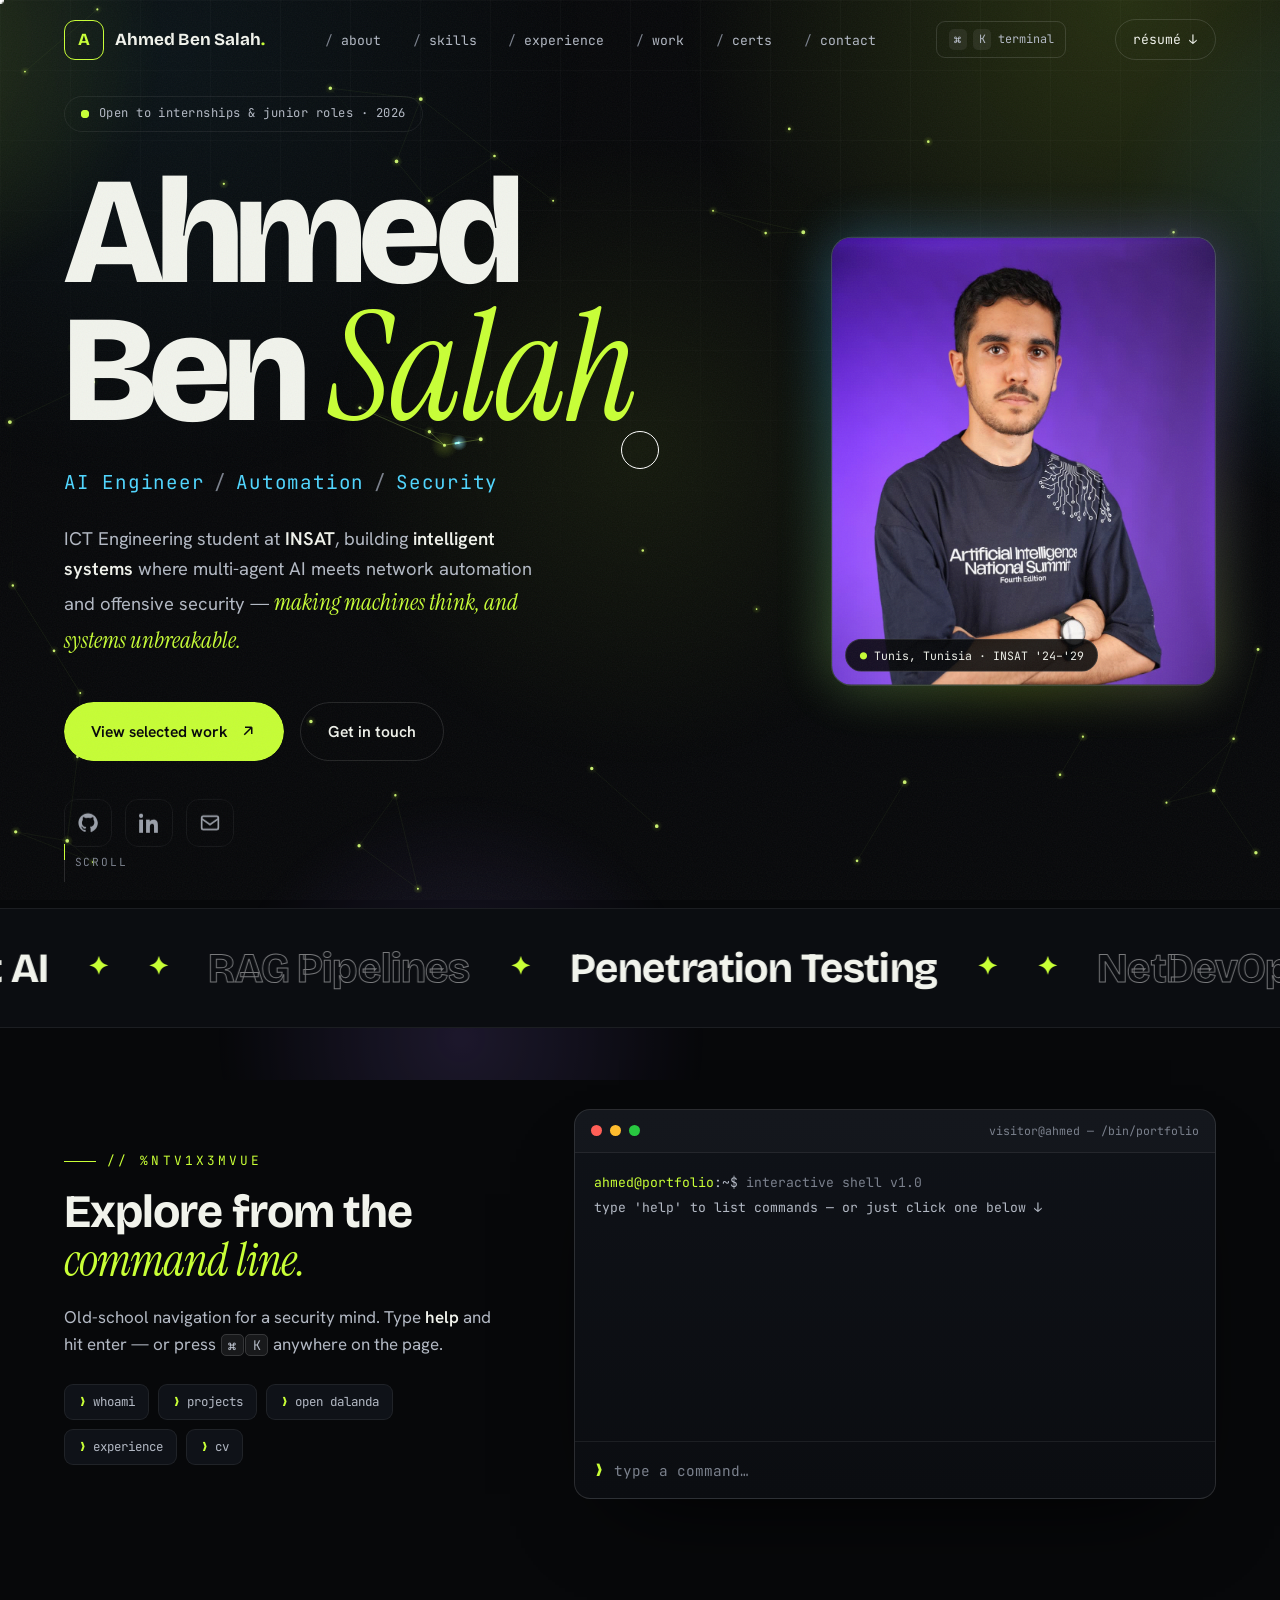
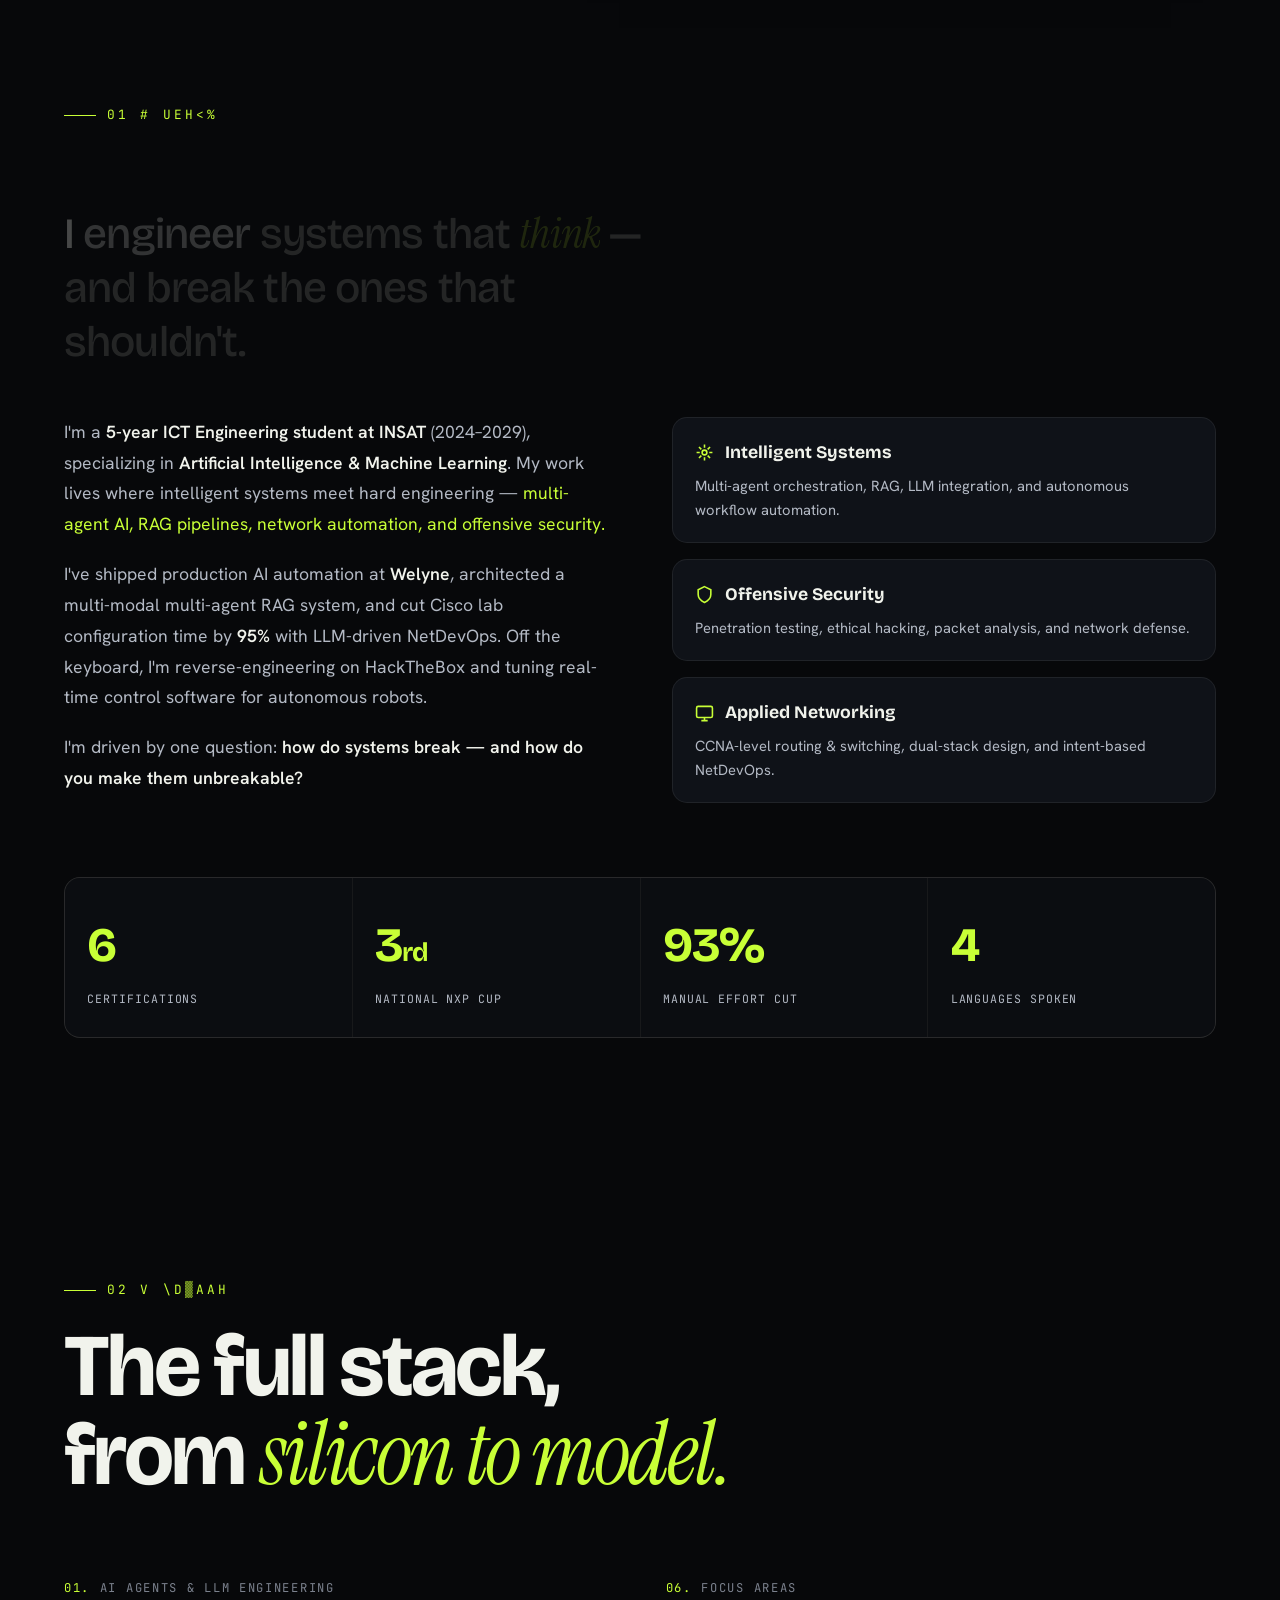
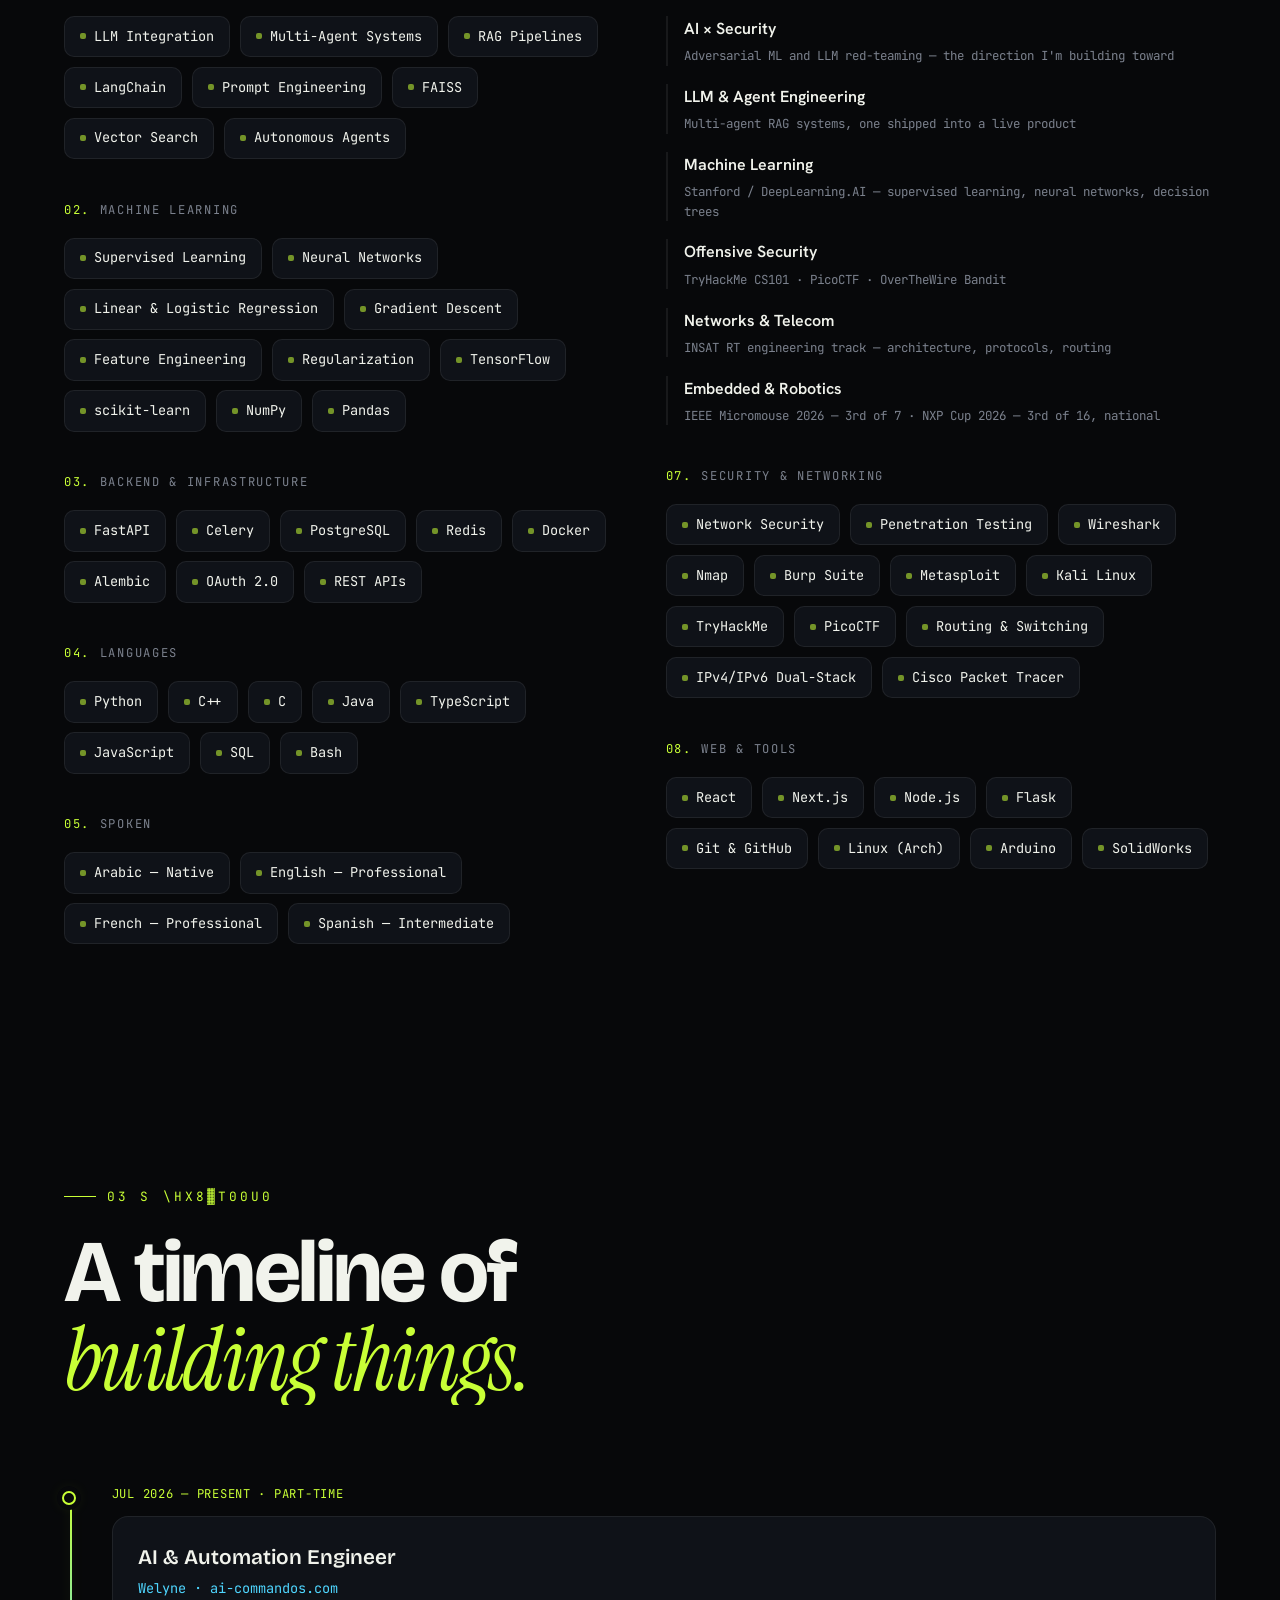
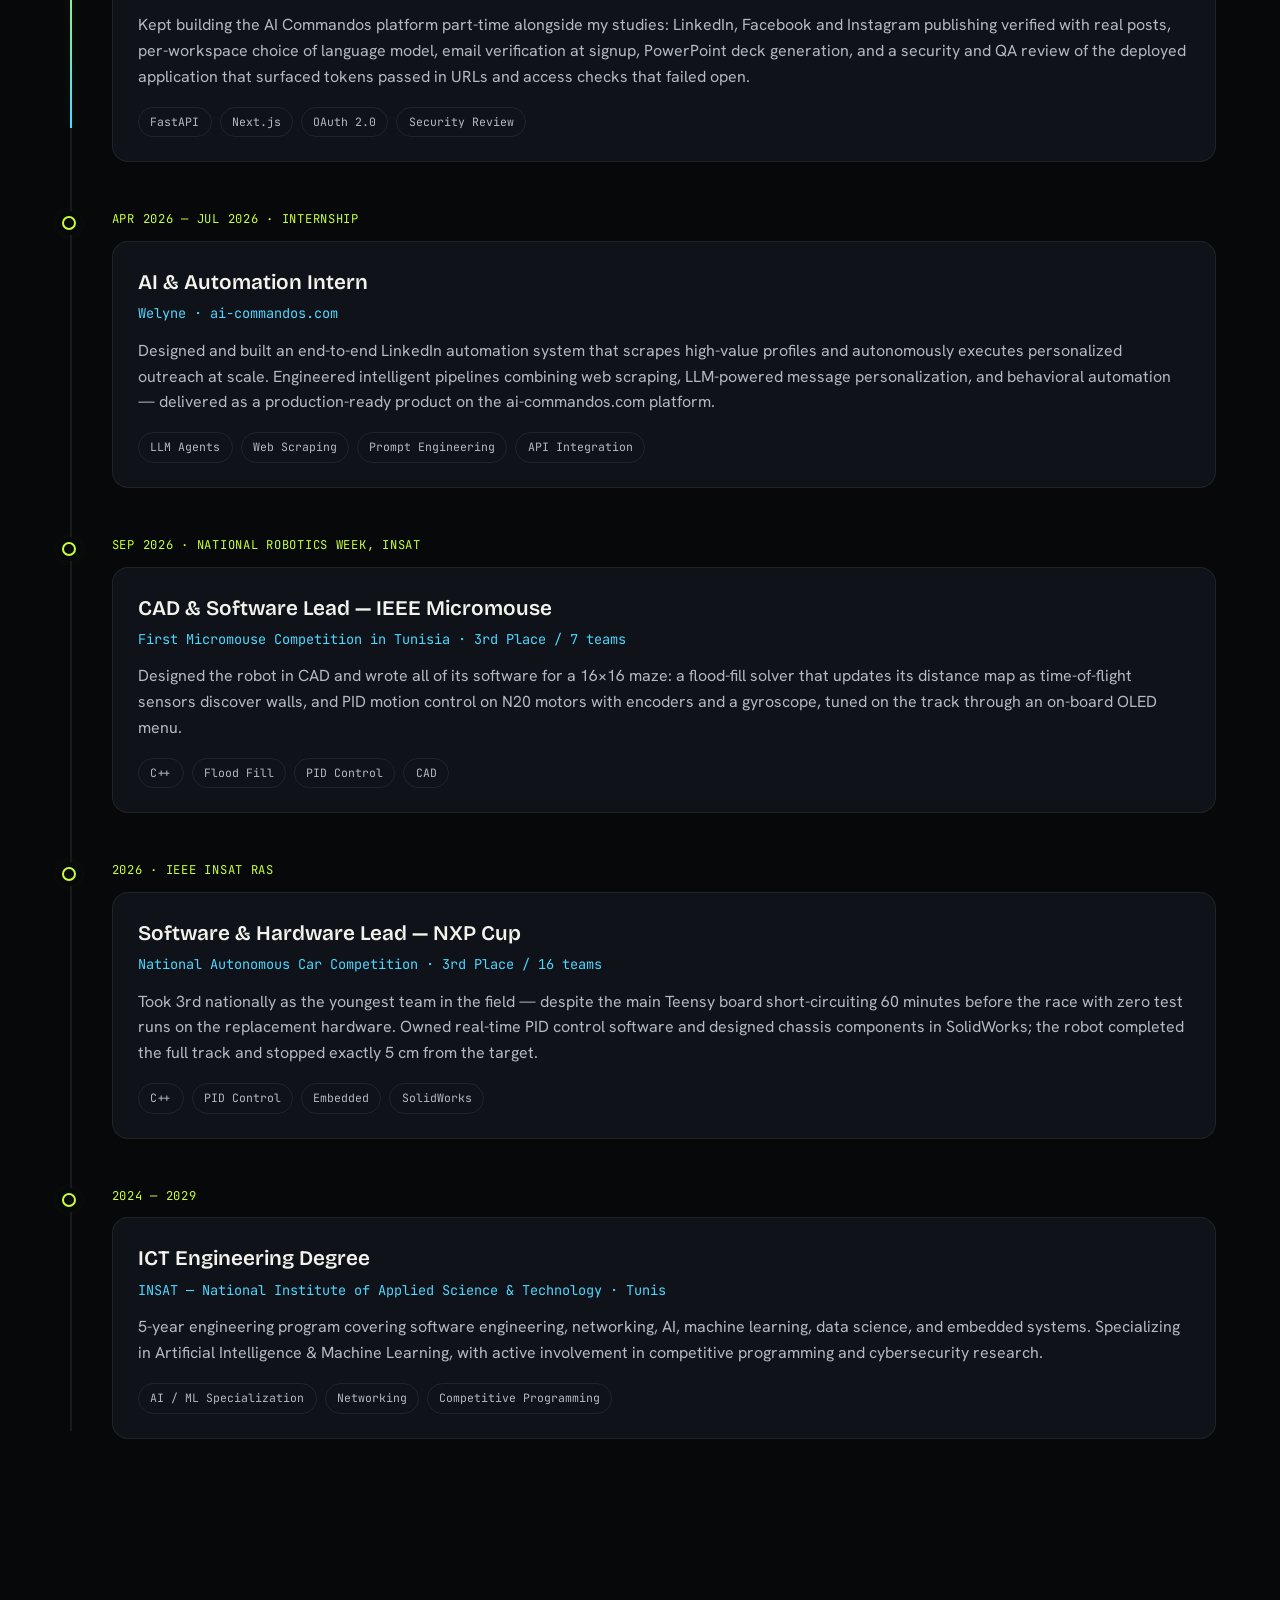
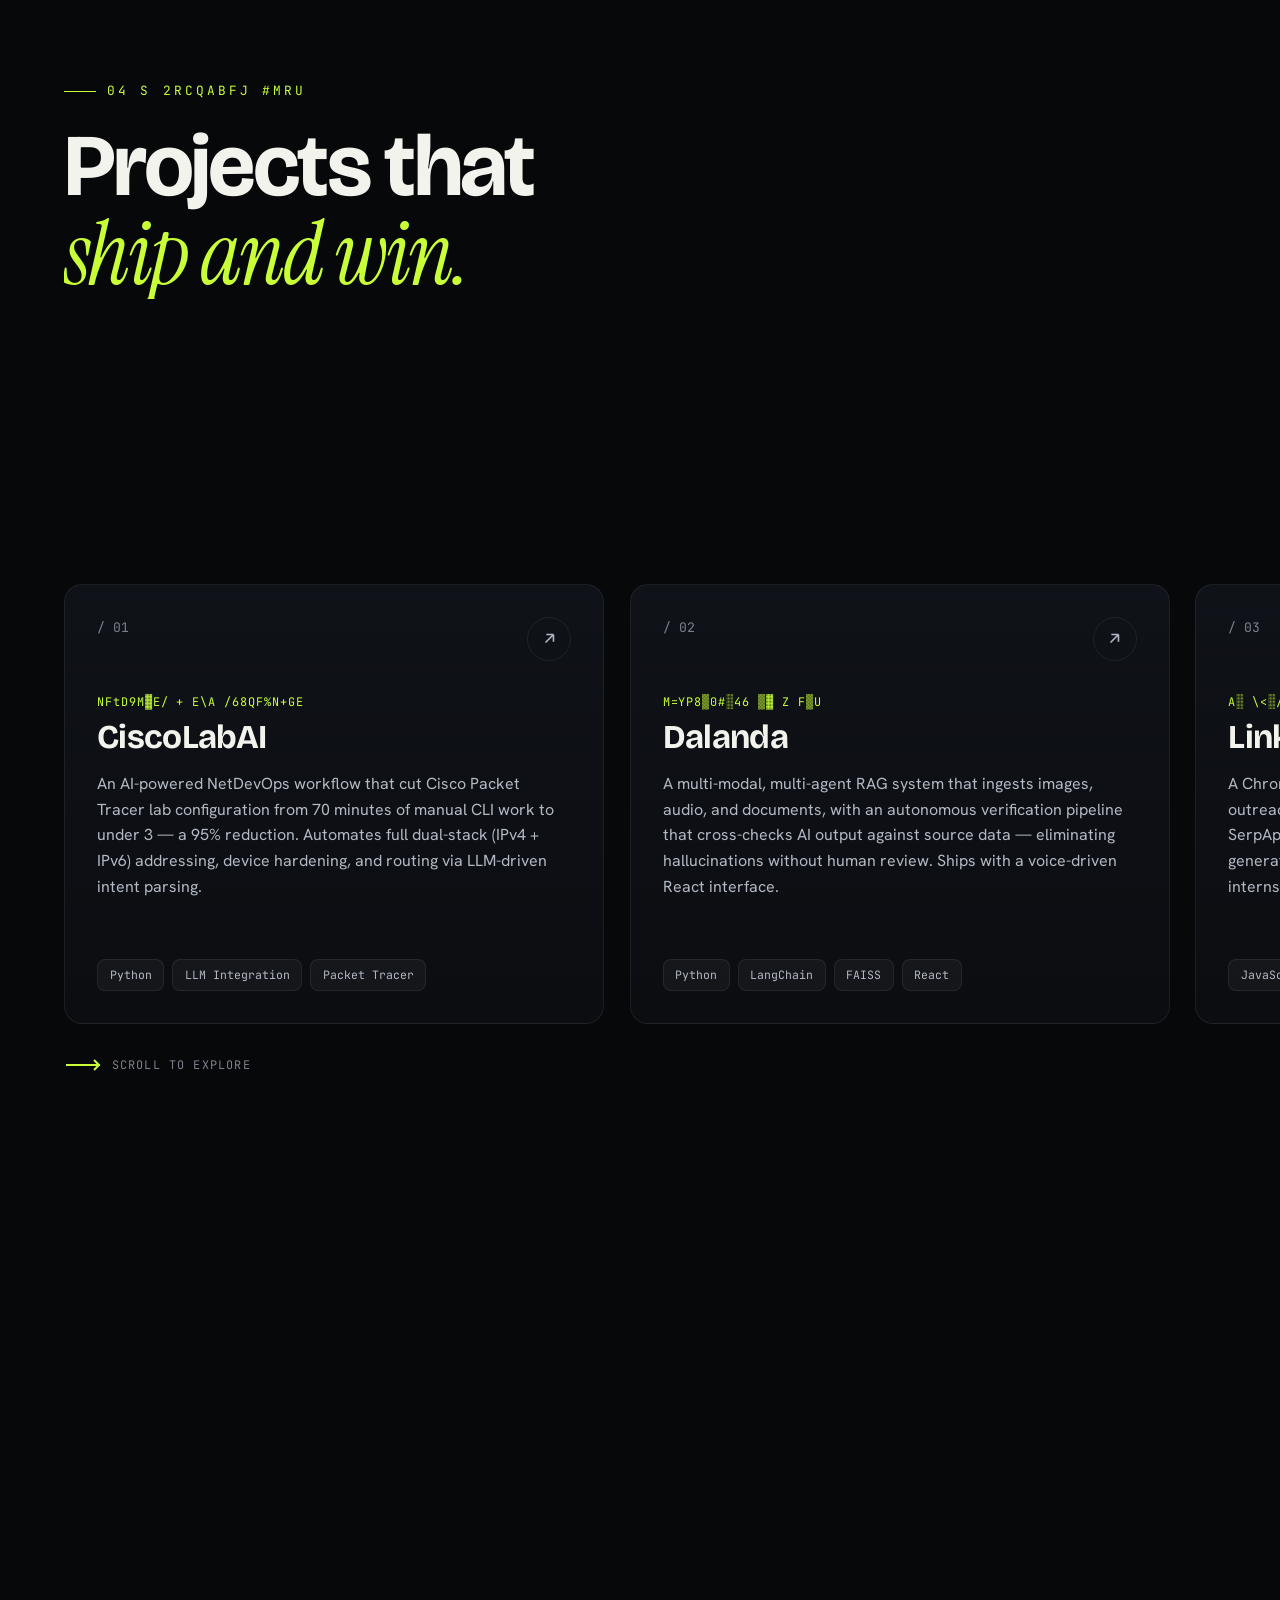
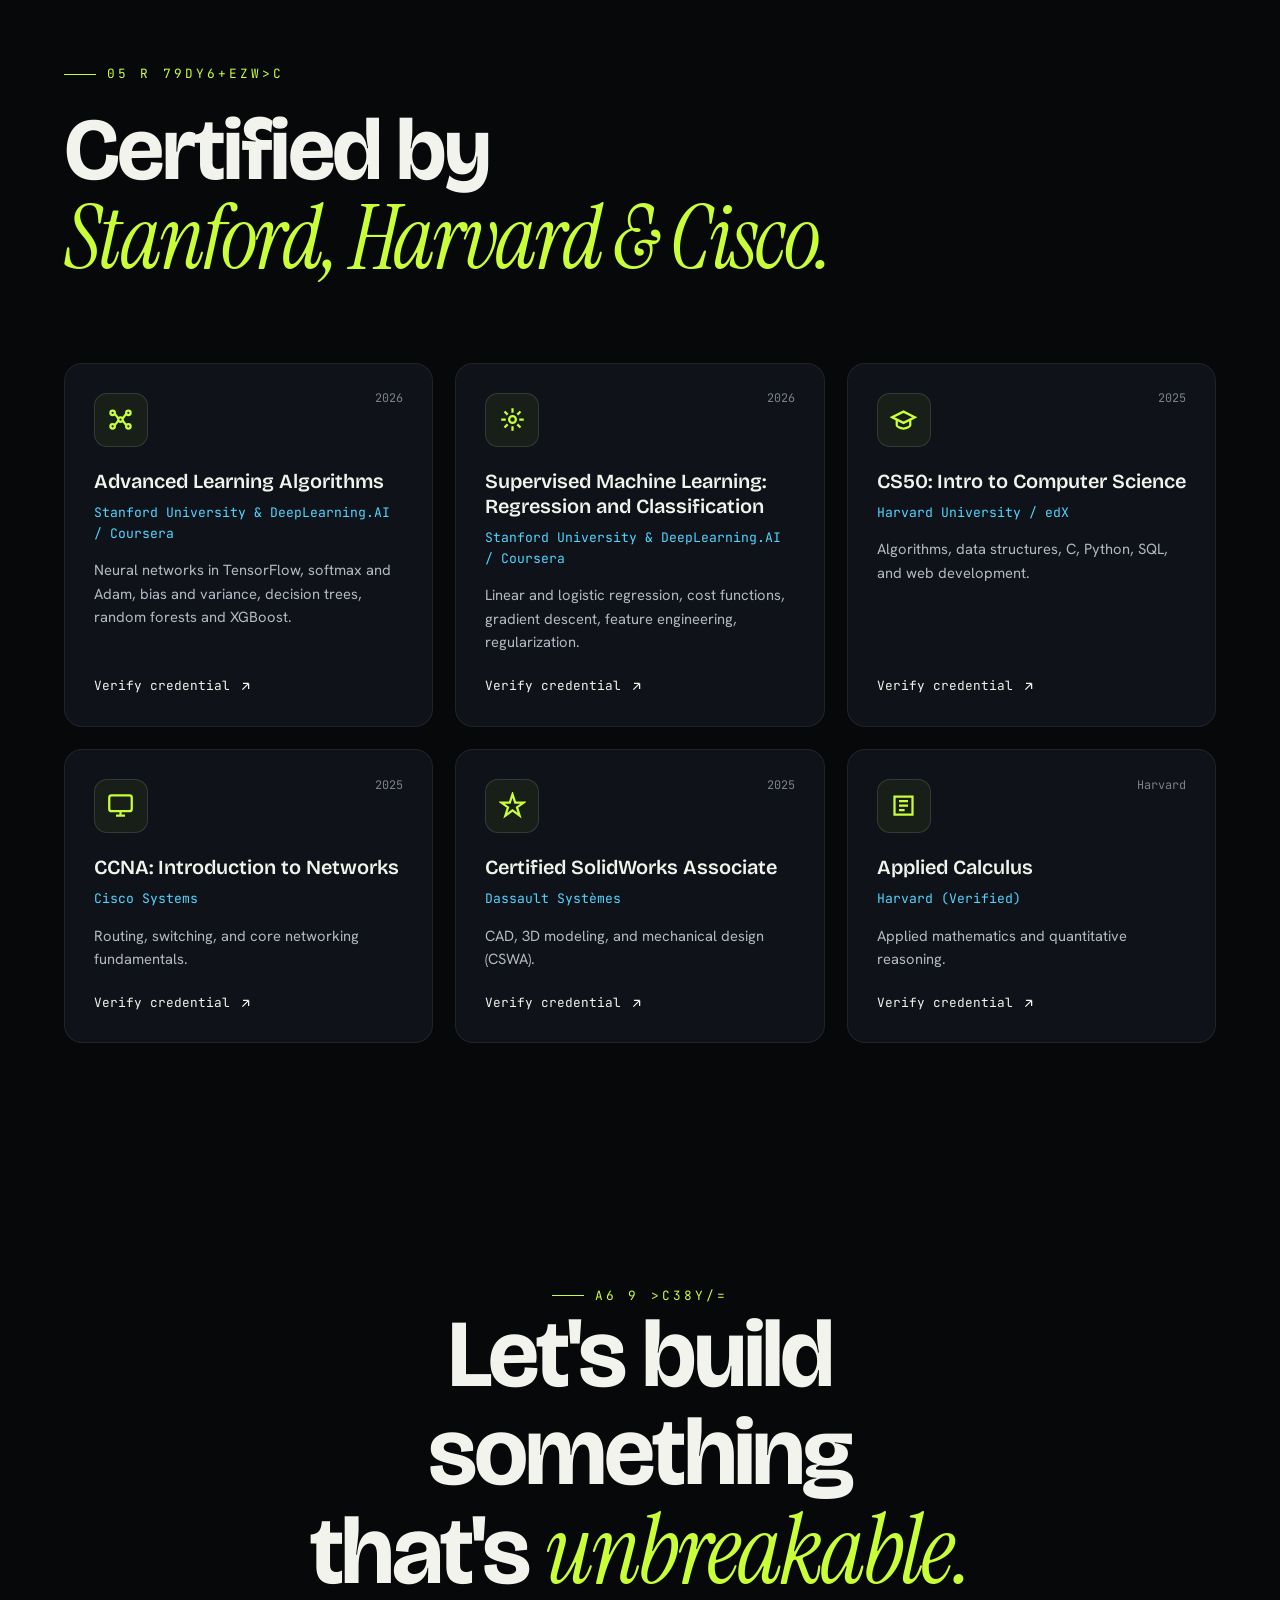
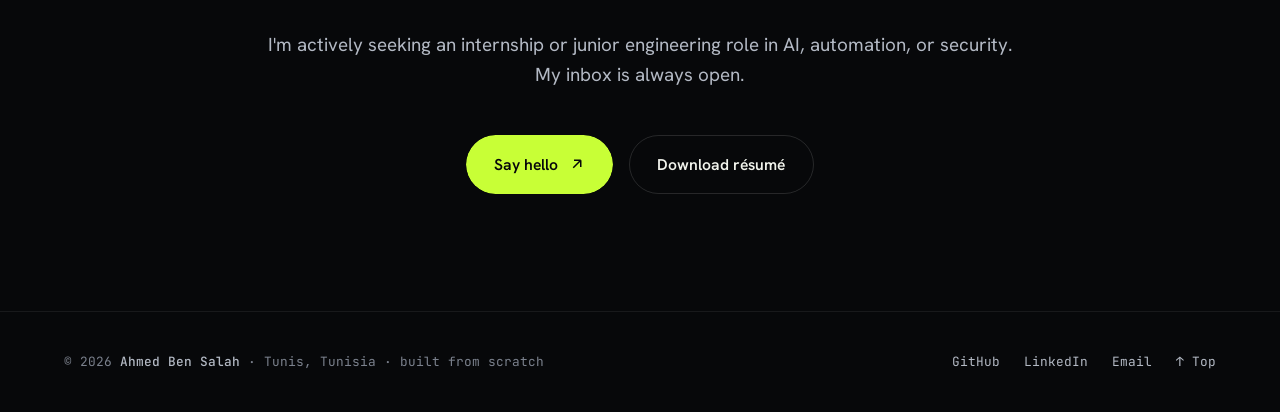
==== commit 28ab4e00: "Split Welyne into internship and part-time role" ====
--- a/index.html
+++ b/index.html
@@ -330,7 +330,17 @@
           <div class="tl-line" id="tlLine"><span></span></div>
 
           <div class="tl-item" data-anim>
-            <div class="tl-date">Apr 2026 — Present · Part-time since Jul 2026</div>
+            <div class="tl-date">Jul 2026 — Present · Part-time</div>
+            <div class="tl-card" data-cursor>
+              <div class="tl-role">AI &amp; Automation Engineer</div>
+              <div class="tl-org">Welyne · ai-commandos.com</div>
+              <p class="tl-desc">Kept building the AI Commandos platform part-time alongside my studies: LinkedIn, Facebook and Instagram publishing verified with real posts, per-workspace choice of language model, email verification at signup, PowerPoint deck generation, and a security and QA review of the deployed application that surfaced tokens passed in URLs and access checks that failed open.</p>
+              <div class="tl-tags"><span class="tl-tag">FastAPI</span><span class="tl-tag">Next.js</span><span class="tl-tag">OAuth 2.0</span><span class="tl-tag">Security Review</span></div>
+            </div>
+          </div>
+
+          <div class="tl-item" data-anim>
+            <div class="tl-date">Apr 2026 — Jul 2026 · Internship</div>
             <div class="tl-card" data-cursor>
               <div class="tl-role">AI &amp; Automation Intern</div>
               <div class="tl-org">Welyne · ai-commandos.com</div>
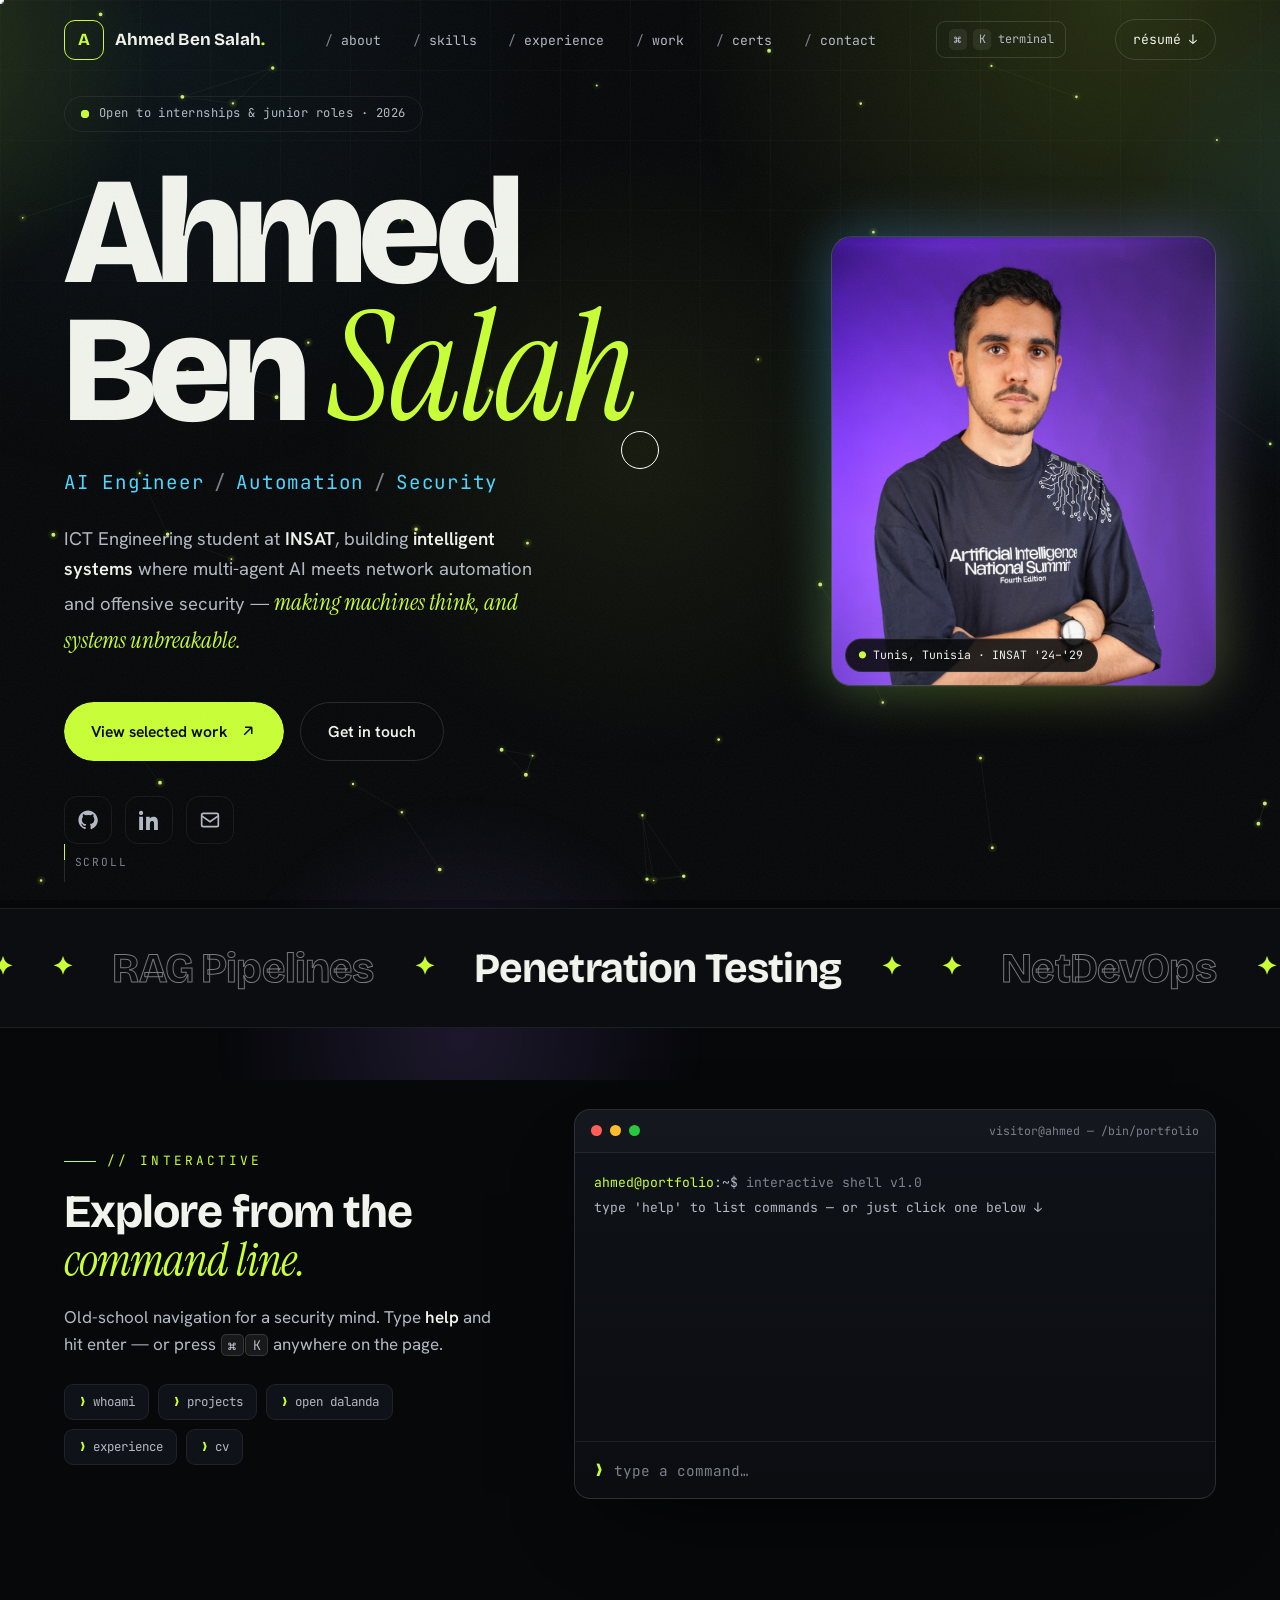
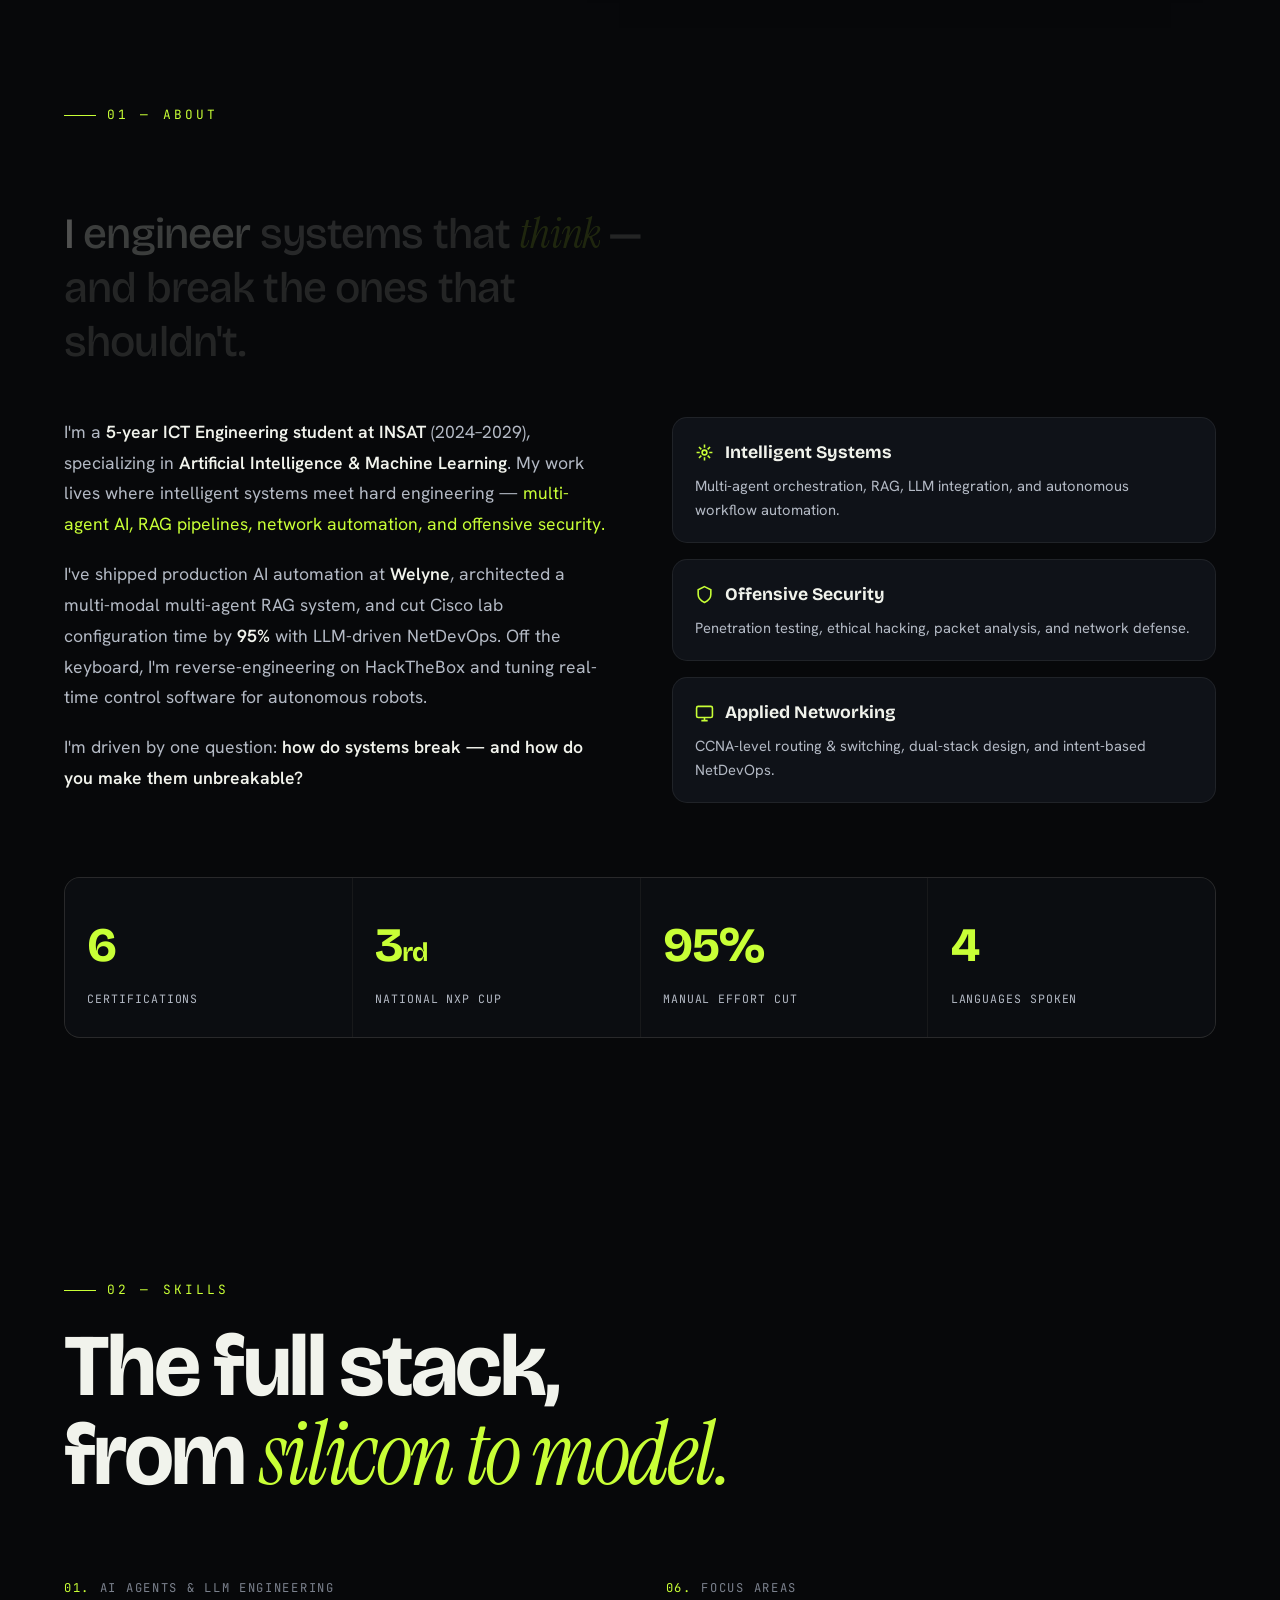
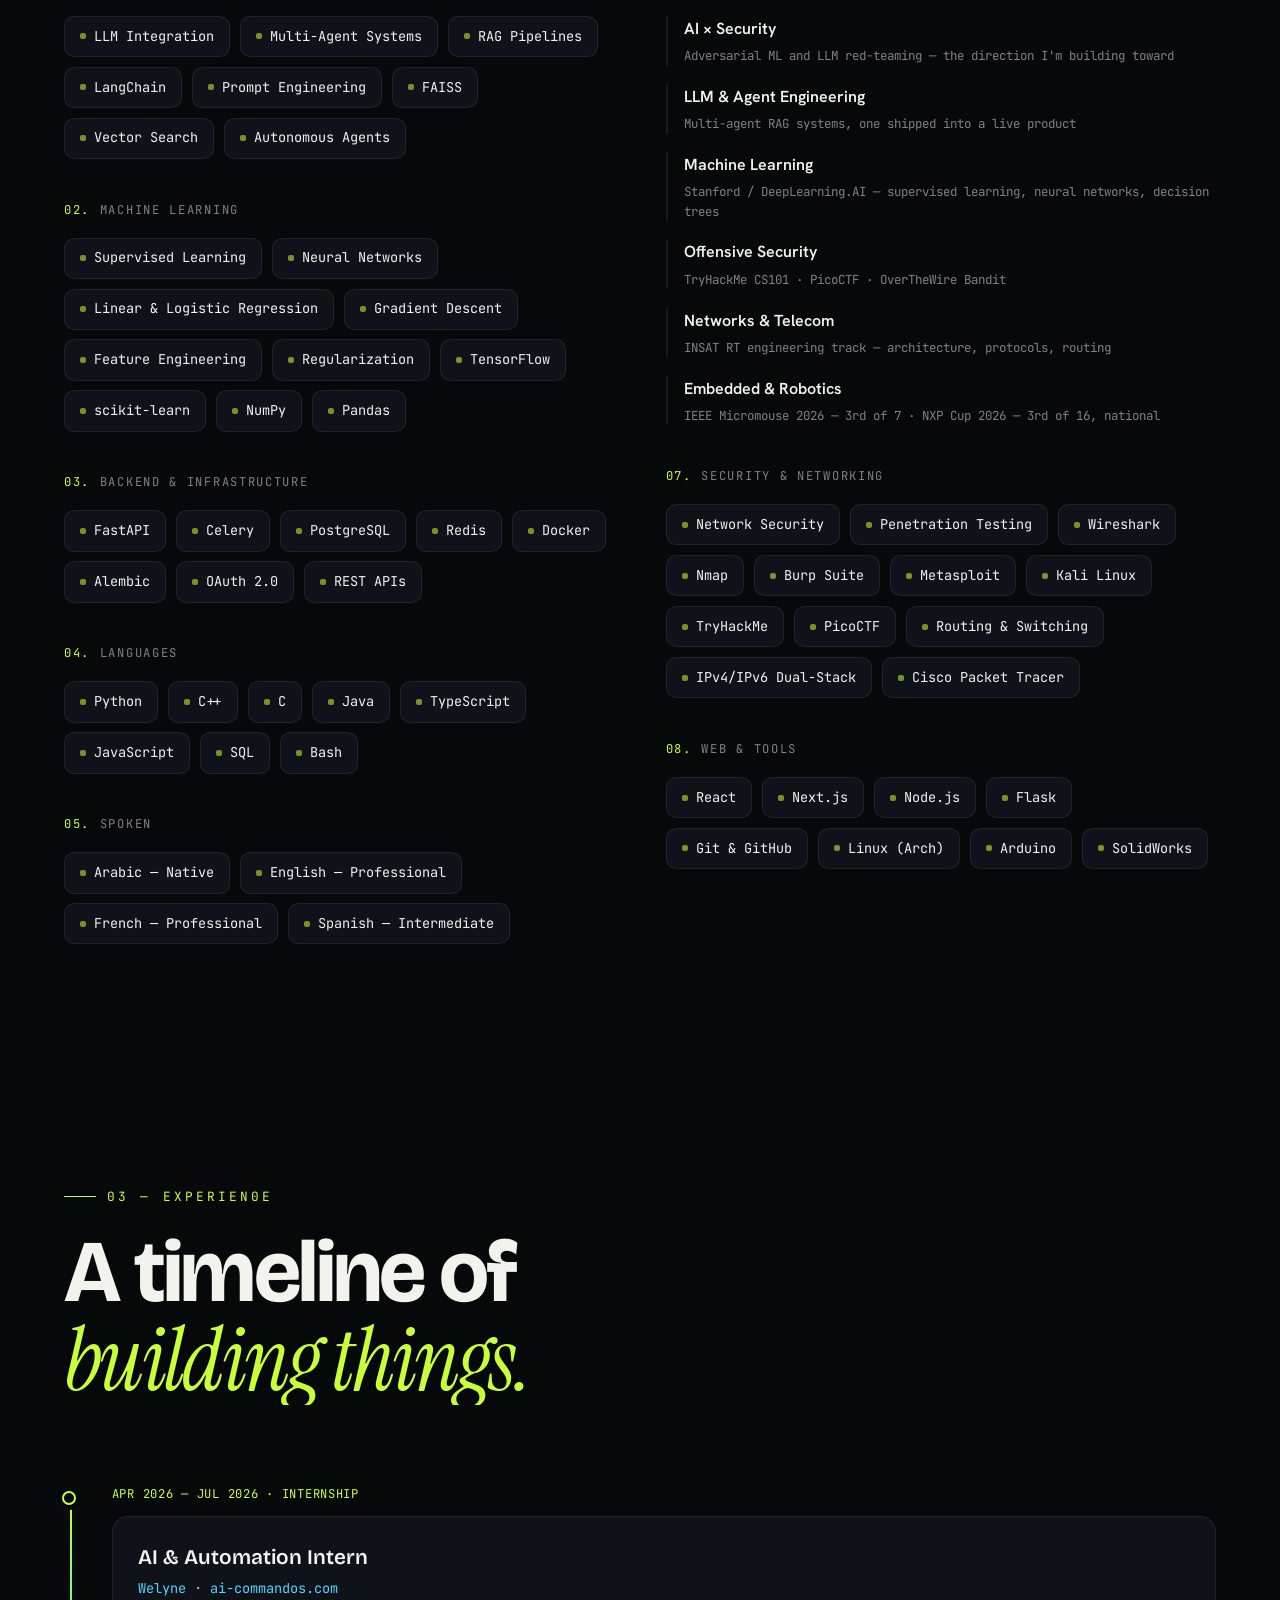
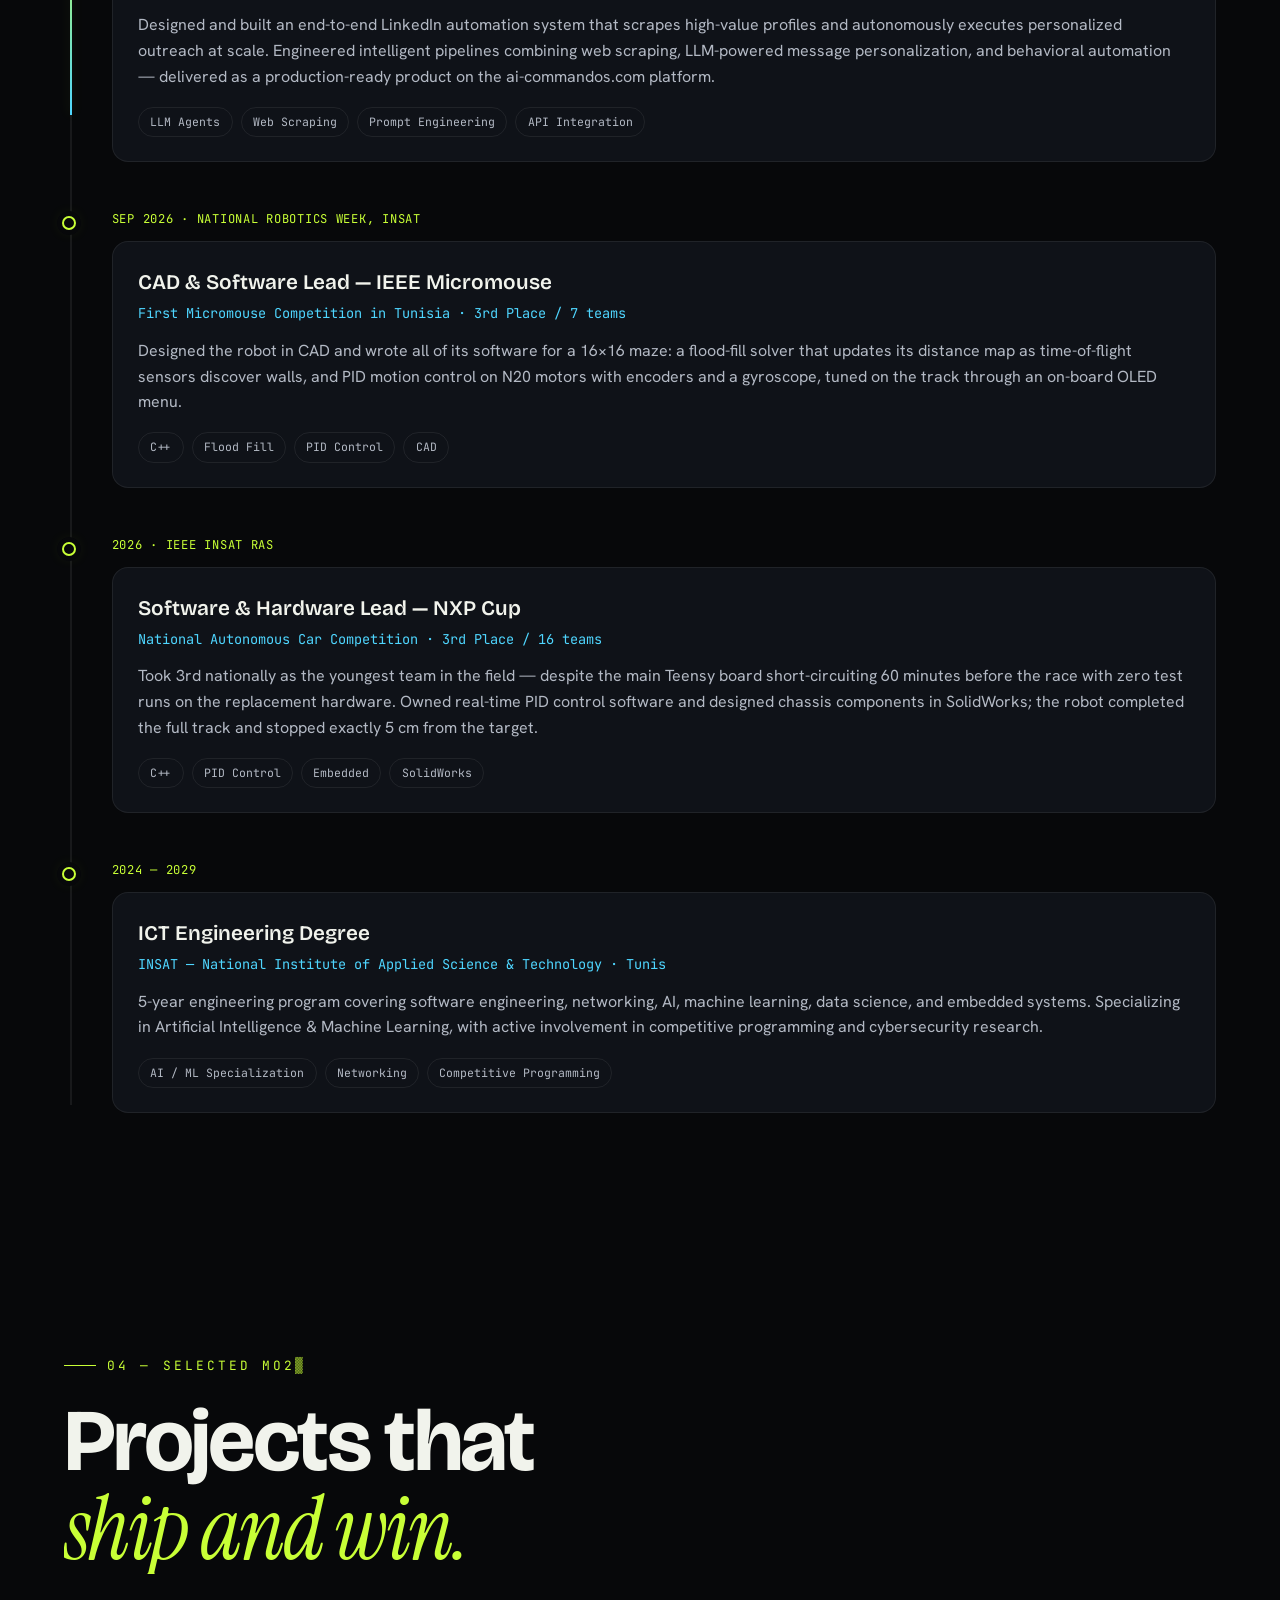
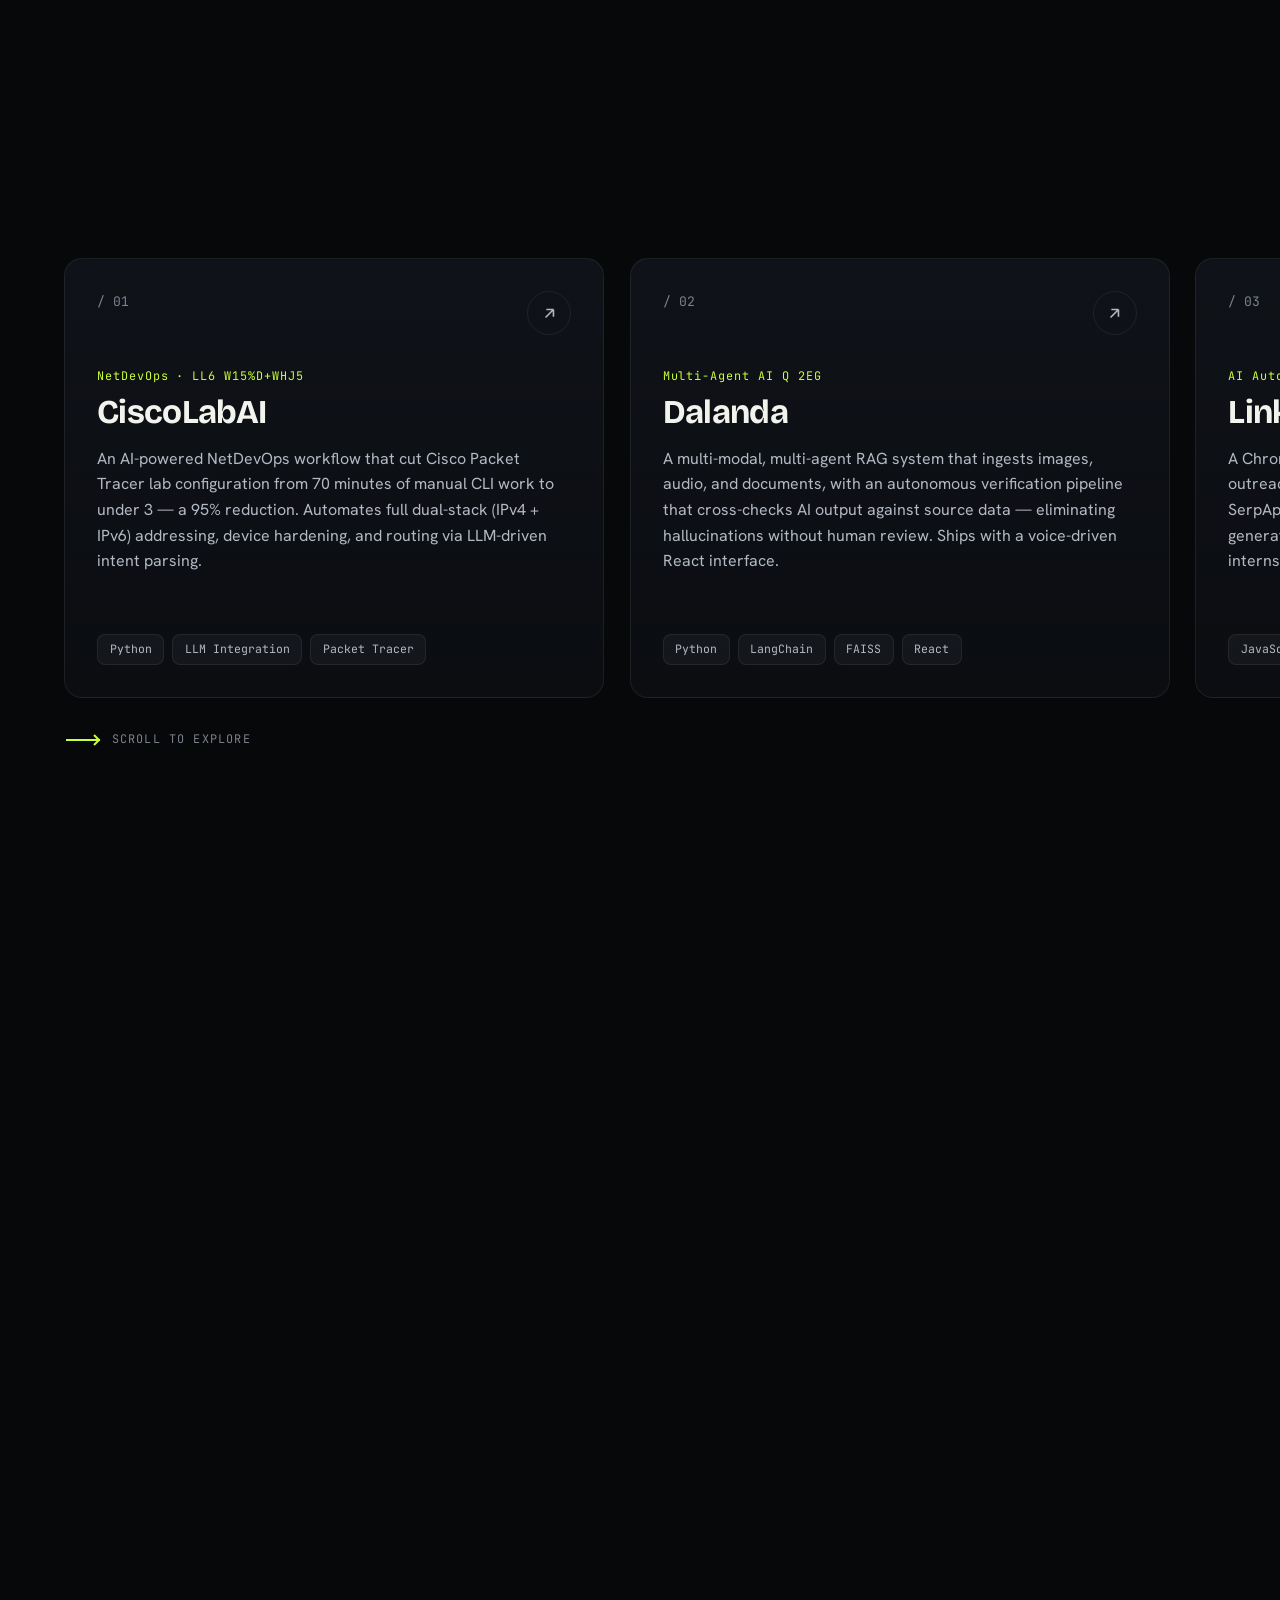
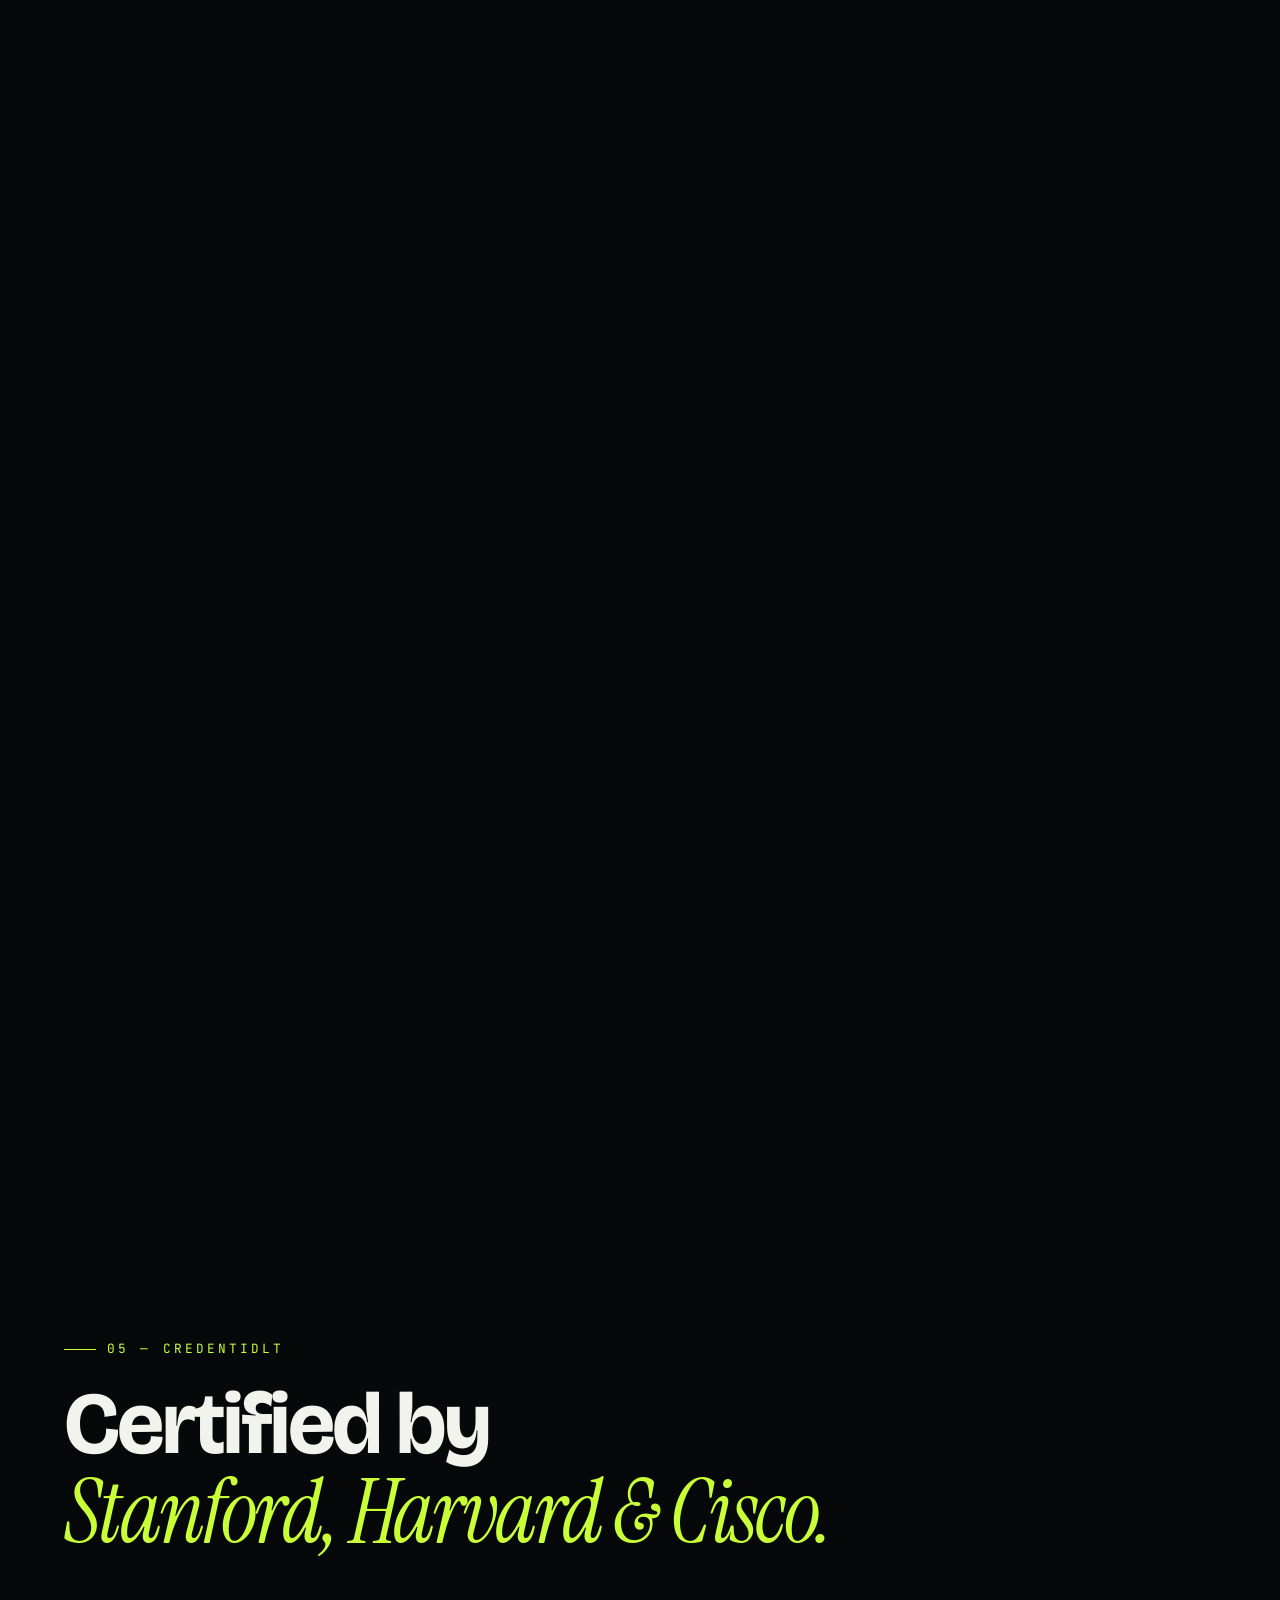
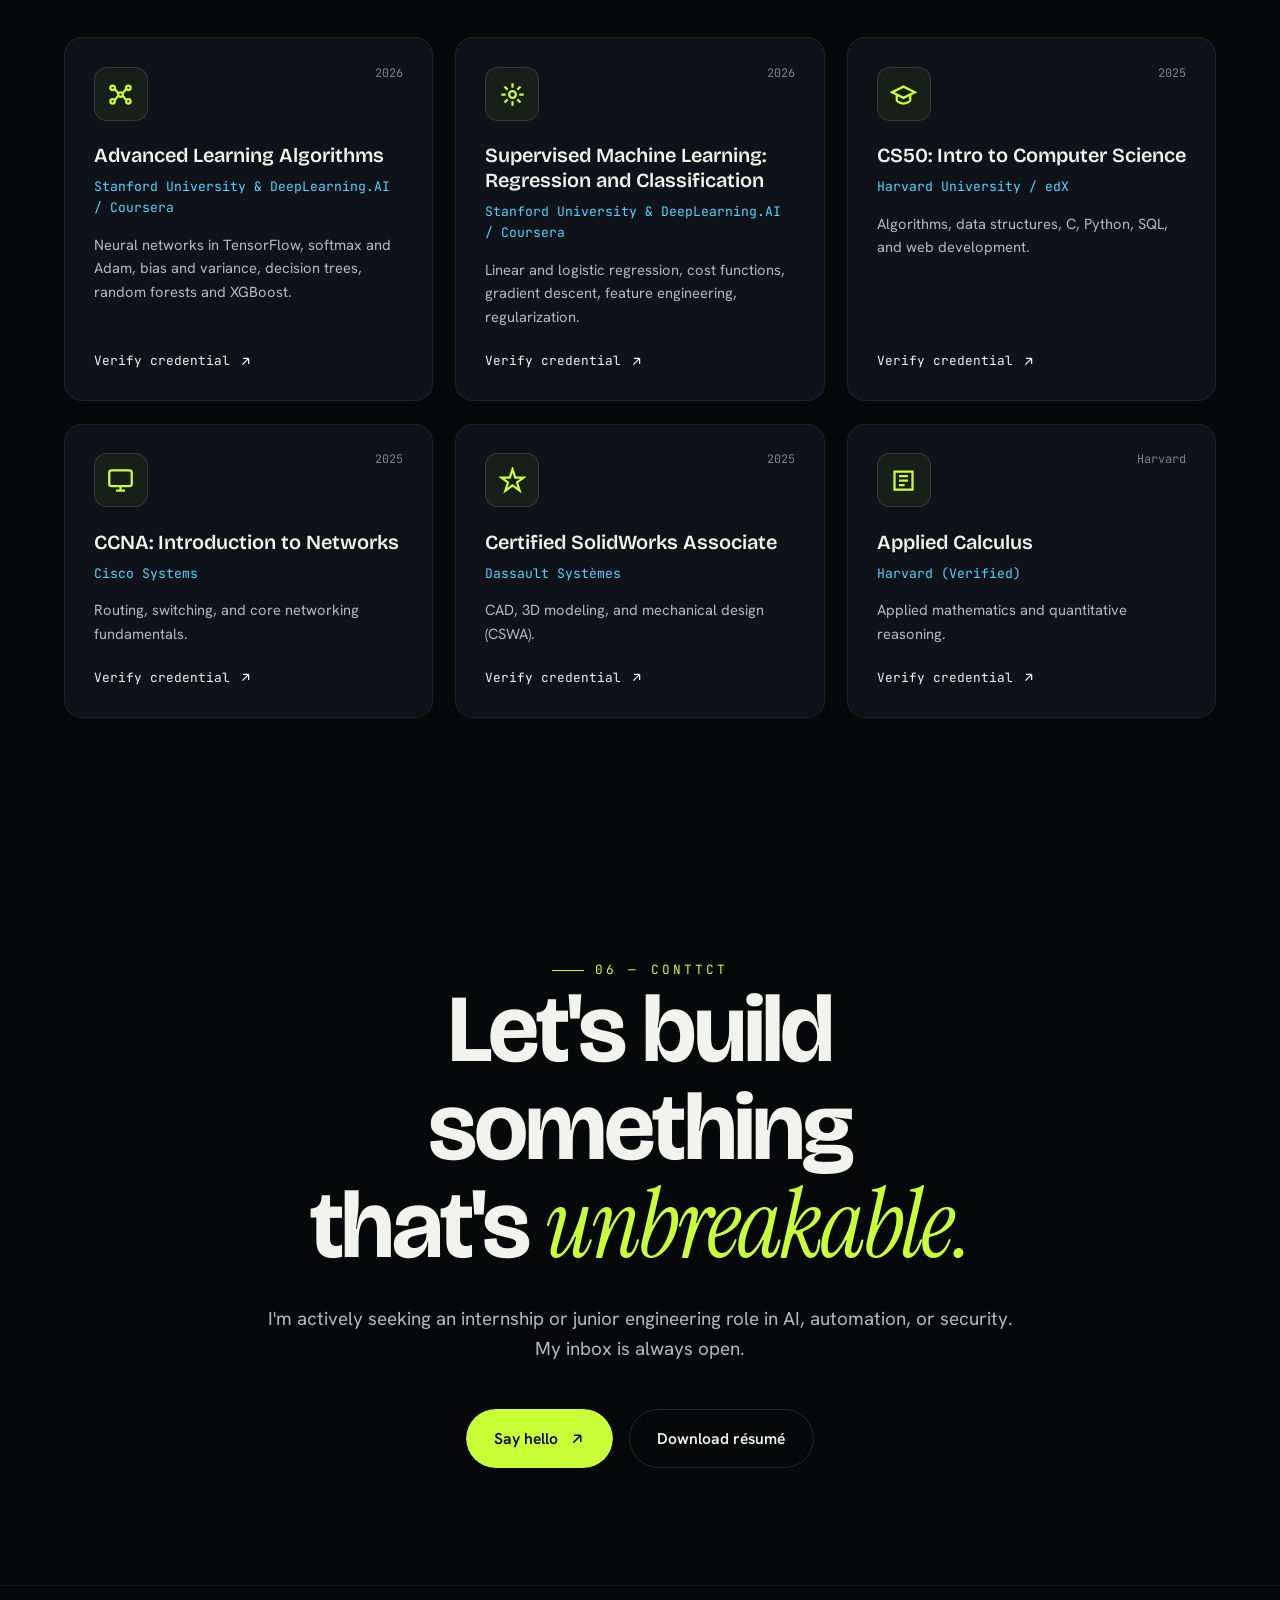
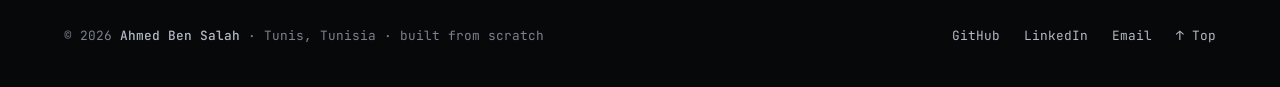
==== commit f4407484: "Remove part-time role from public site" ====
--- a/index.html
+++ b/index.html
@@ -330,16 +330,6 @@
           <div class="tl-line" id="tlLine"><span></span></div>
 
           <div class="tl-item" data-anim>
-            <div class="tl-date">Jul 2026 — Present · Part-time</div>
-            <div class="tl-card" data-cursor>
-              <div class="tl-role">AI &amp; Automation Engineer</div>
-              <div class="tl-org">Welyne · ai-commandos.com</div>
-              <p class="tl-desc">Kept building the AI Commandos platform part-time alongside my studies: LinkedIn, Facebook and Instagram publishing verified with real posts, per-workspace choice of language model, email verification at signup, PowerPoint deck generation, and a security and QA review of the deployed application that surfaced tokens passed in URLs and access checks that failed open.</p>
-              <div class="tl-tags"><span class="tl-tag">FastAPI</span><span class="tl-tag">Next.js</span><span class="tl-tag">OAuth 2.0</span><span class="tl-tag">Security Review</span></div>
-            </div>
-          </div>
-
-          <div class="tl-item" data-anim>
             <div class="tl-date">Apr 2026 — Jul 2026 · Internship</div>
             <div class="tl-card" data-cursor>
               <div class="tl-role">AI &amp; Automation Intern</div>
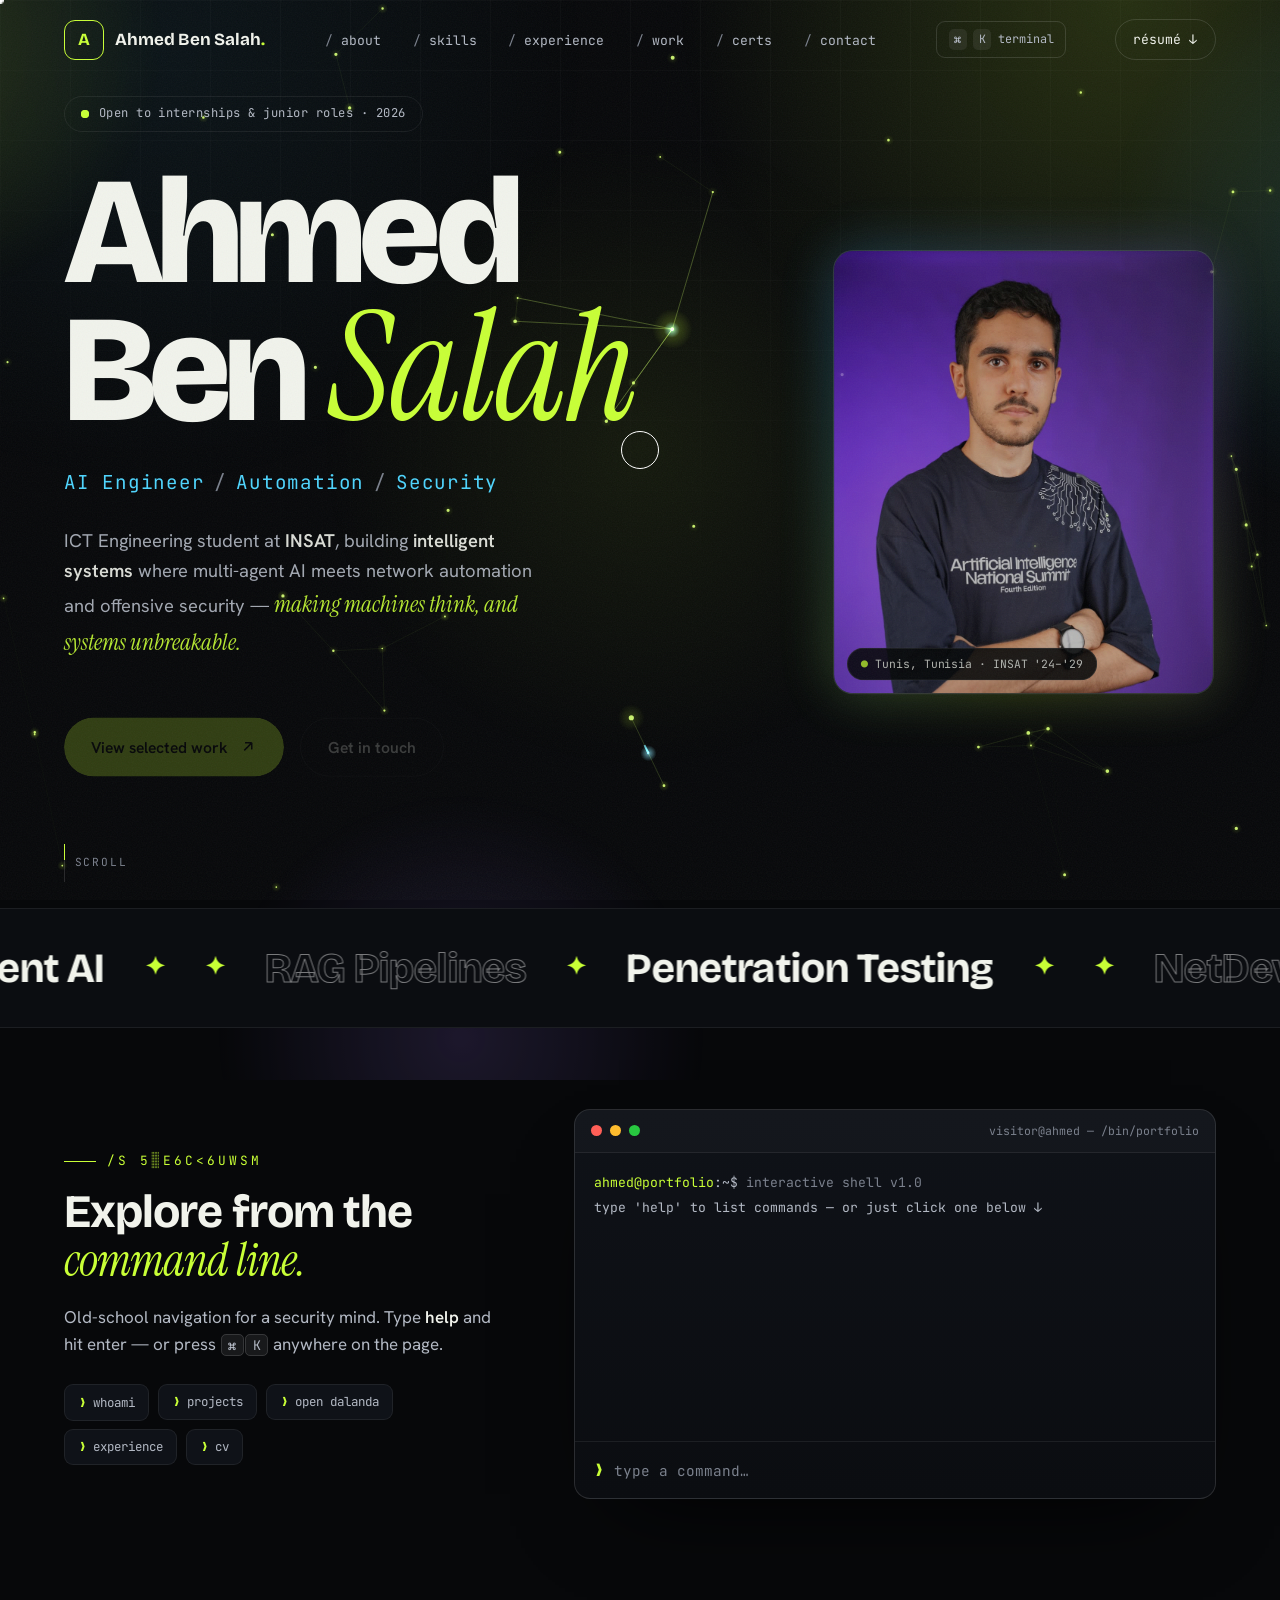
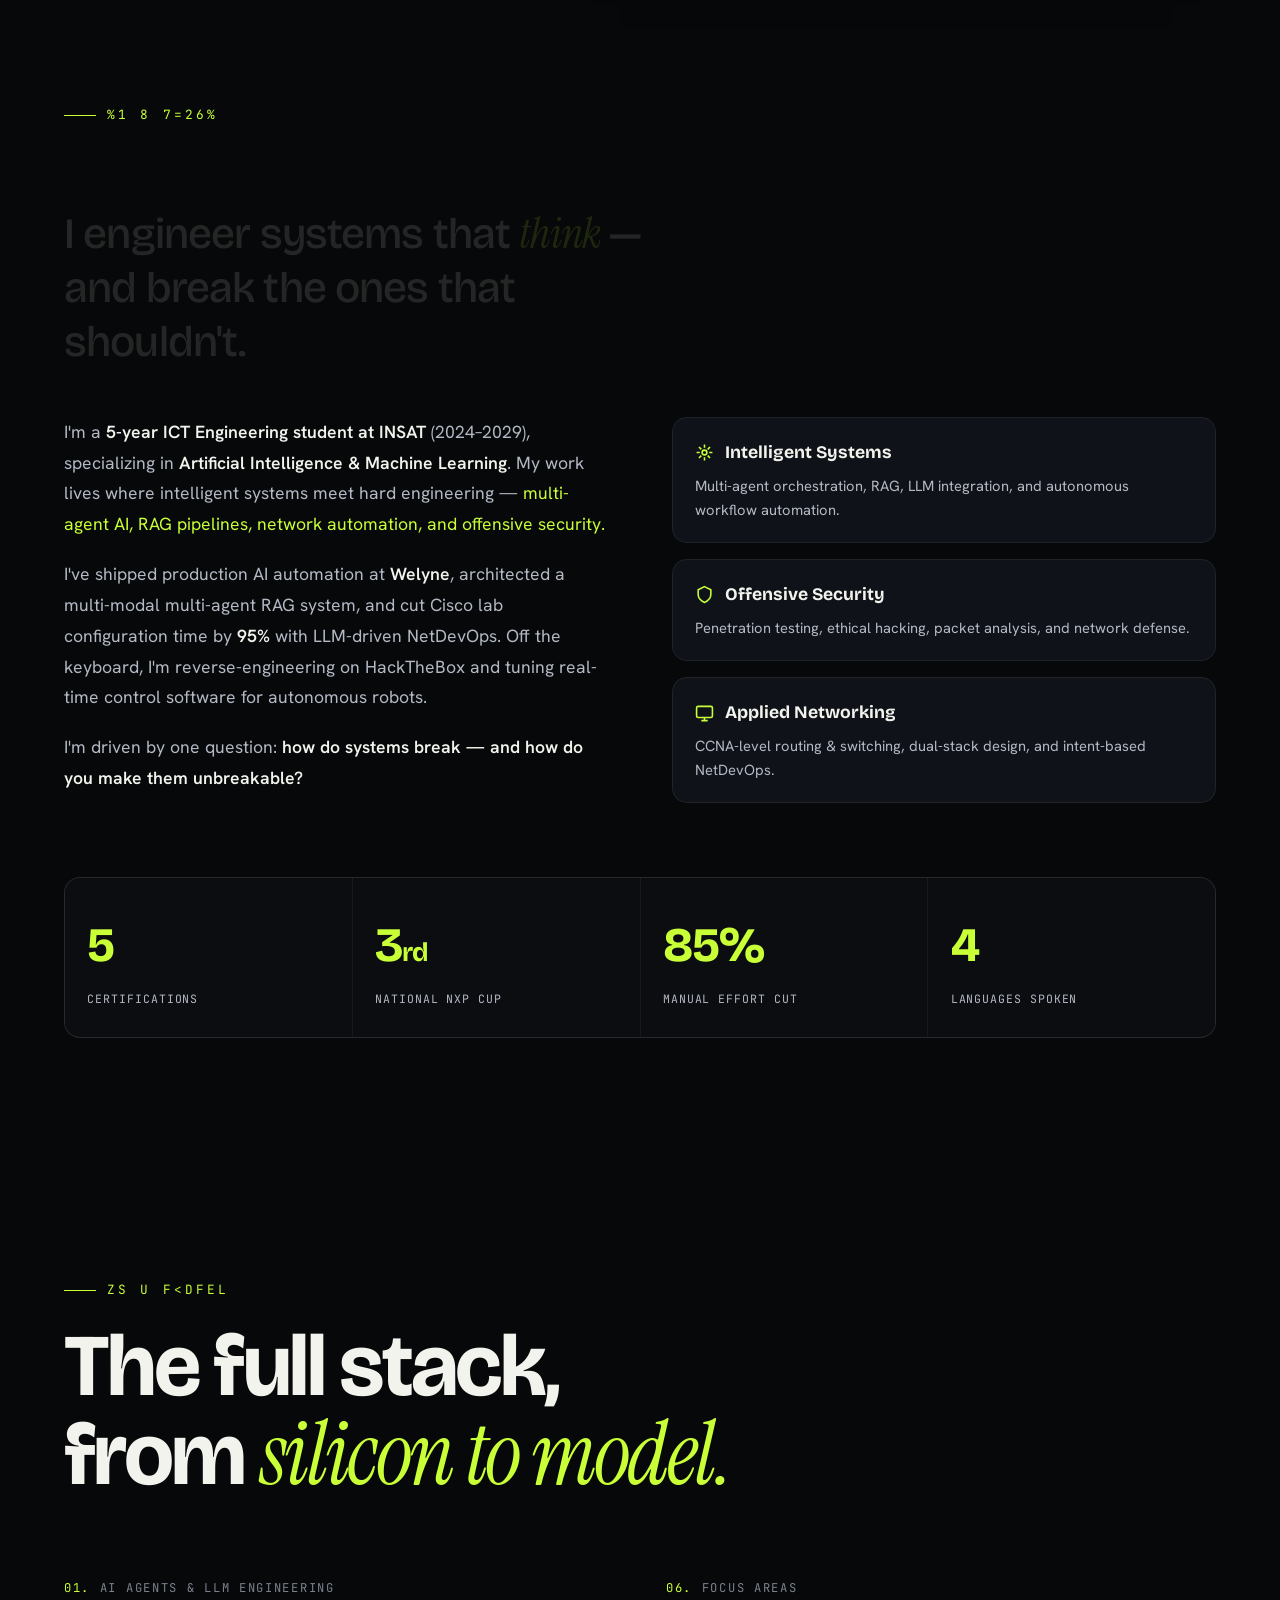
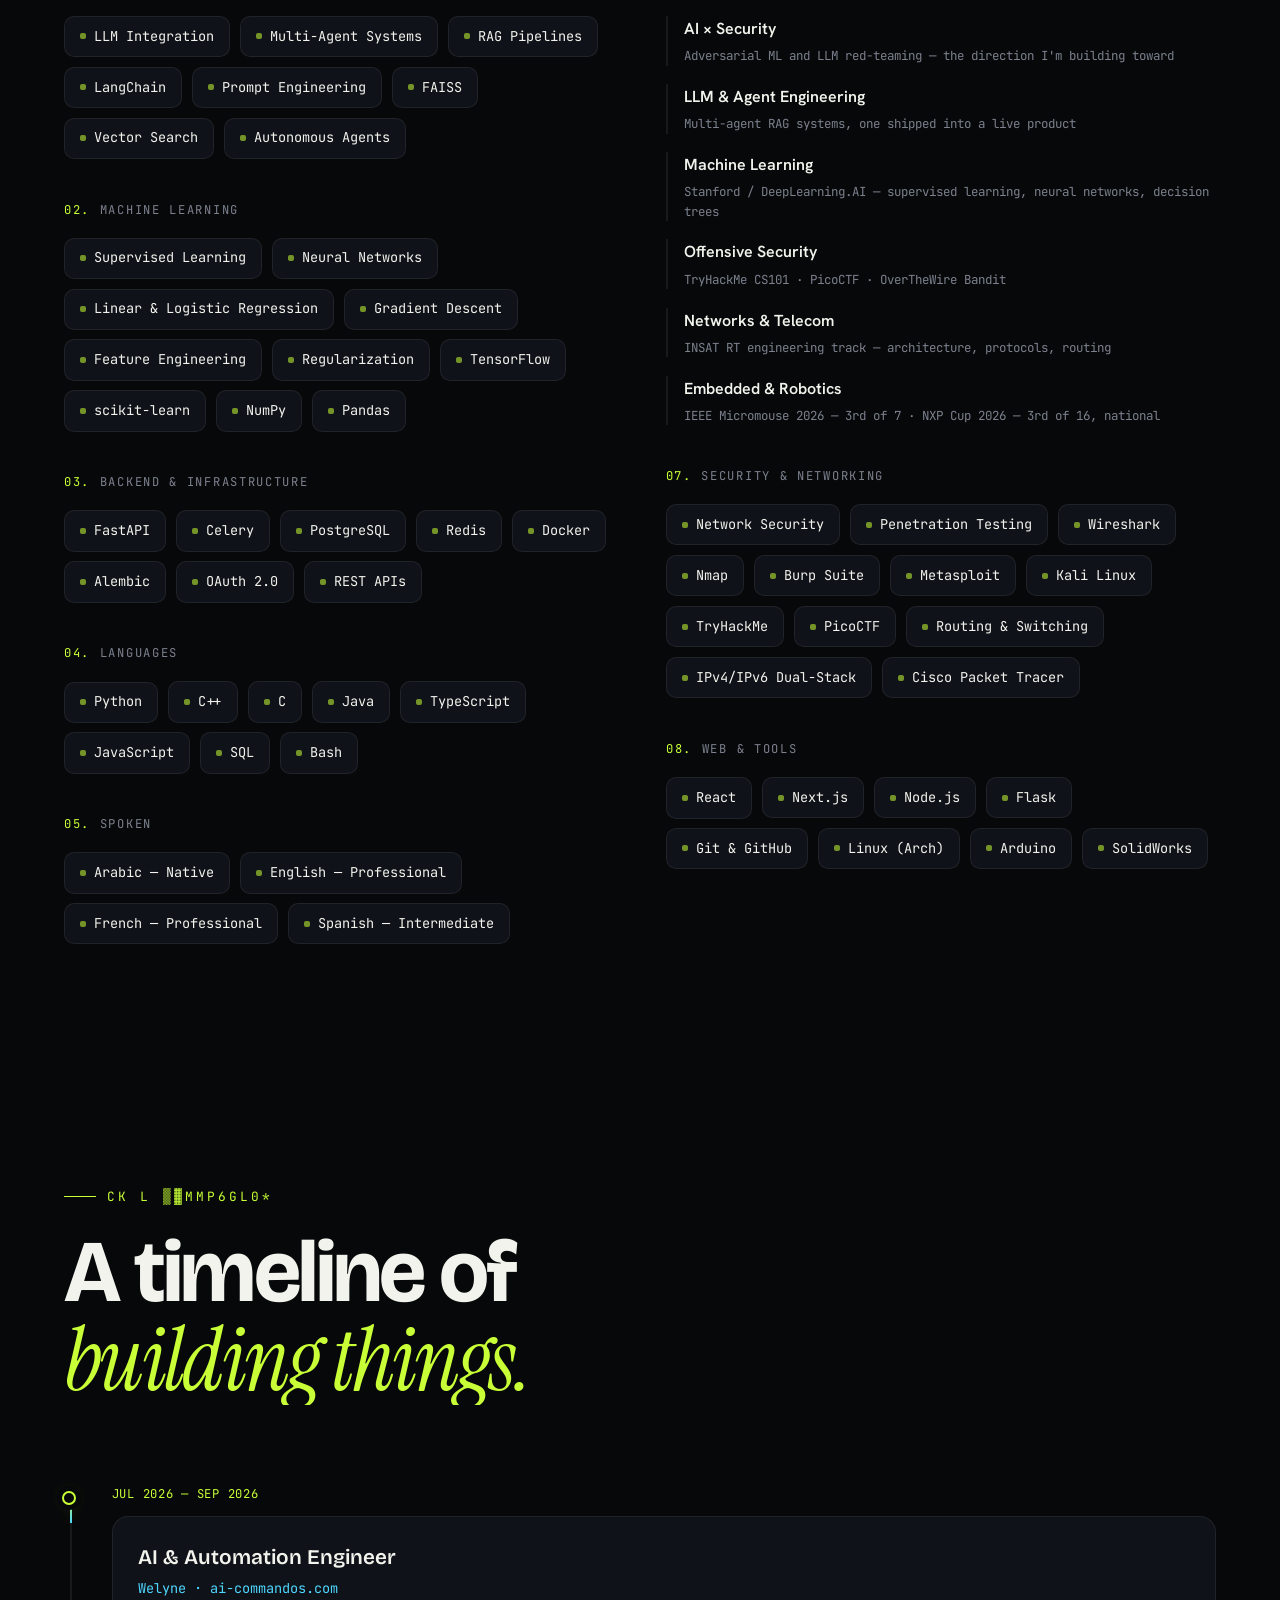
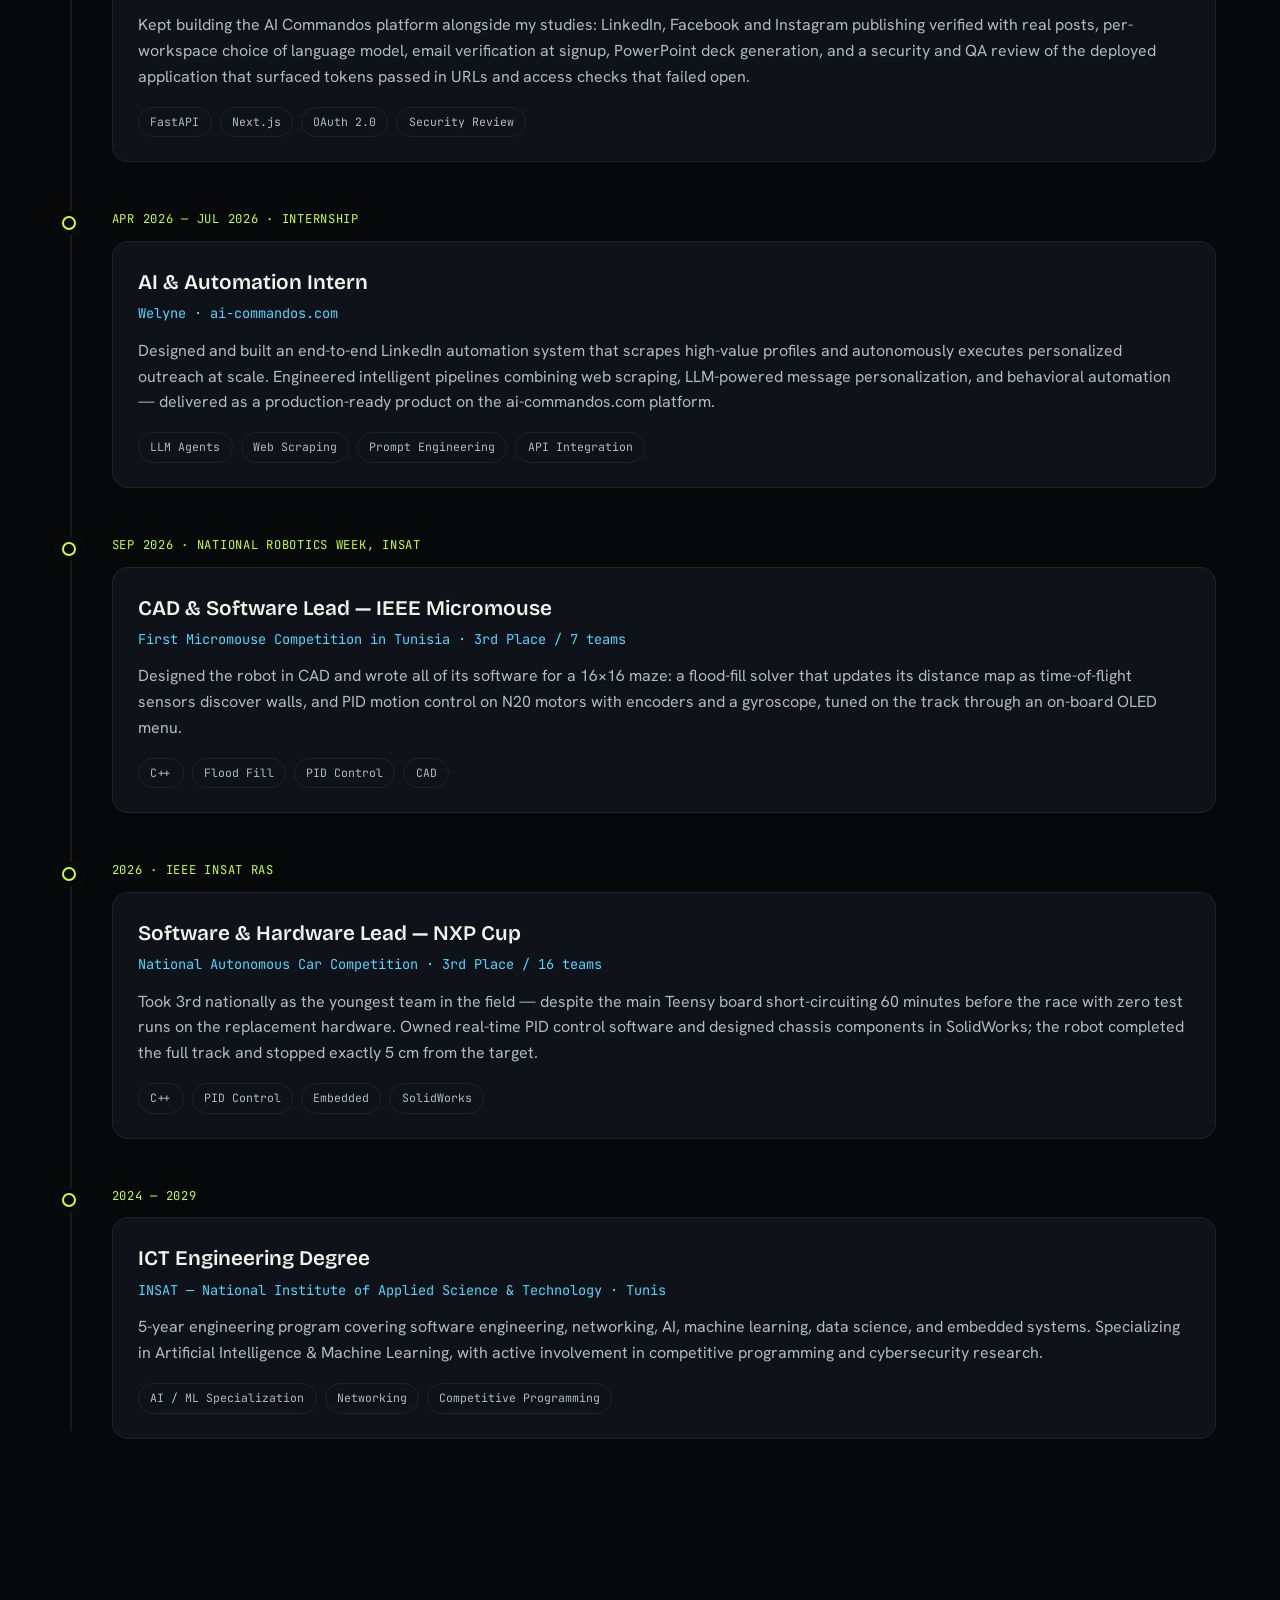
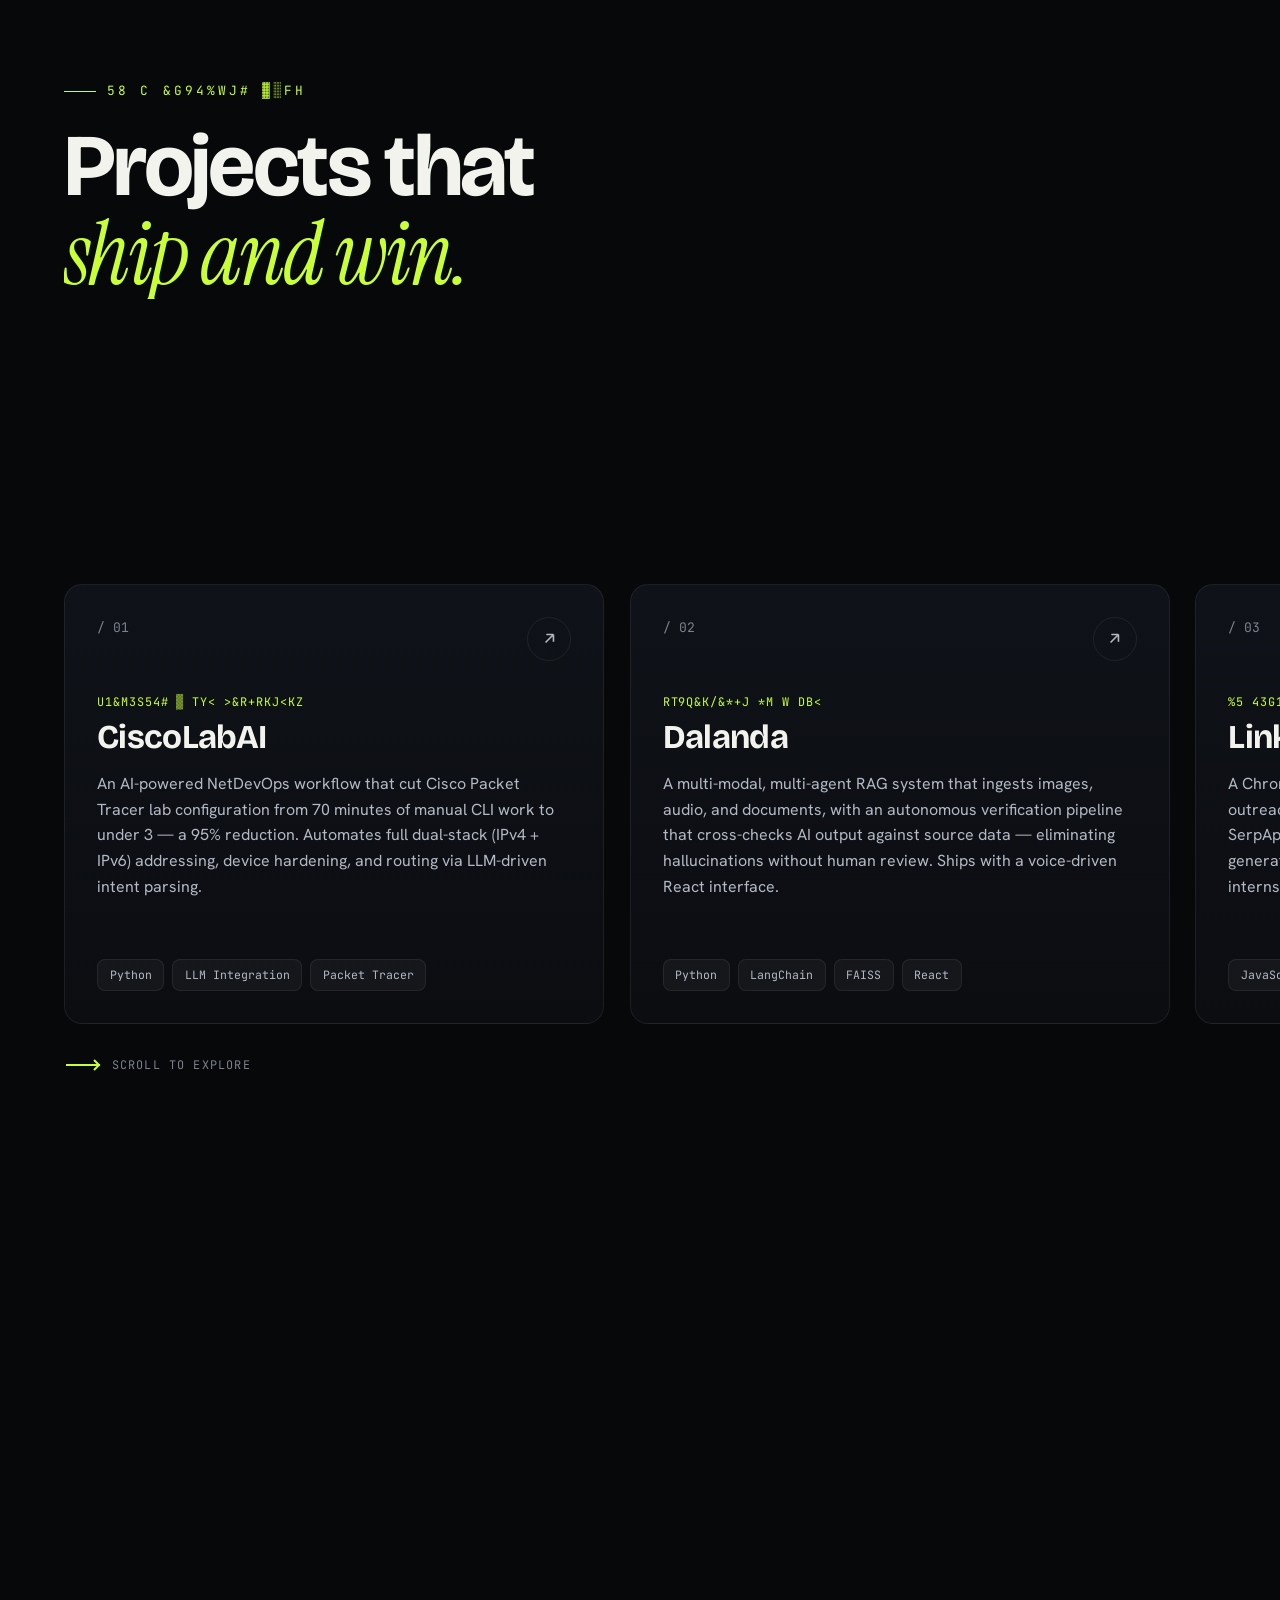
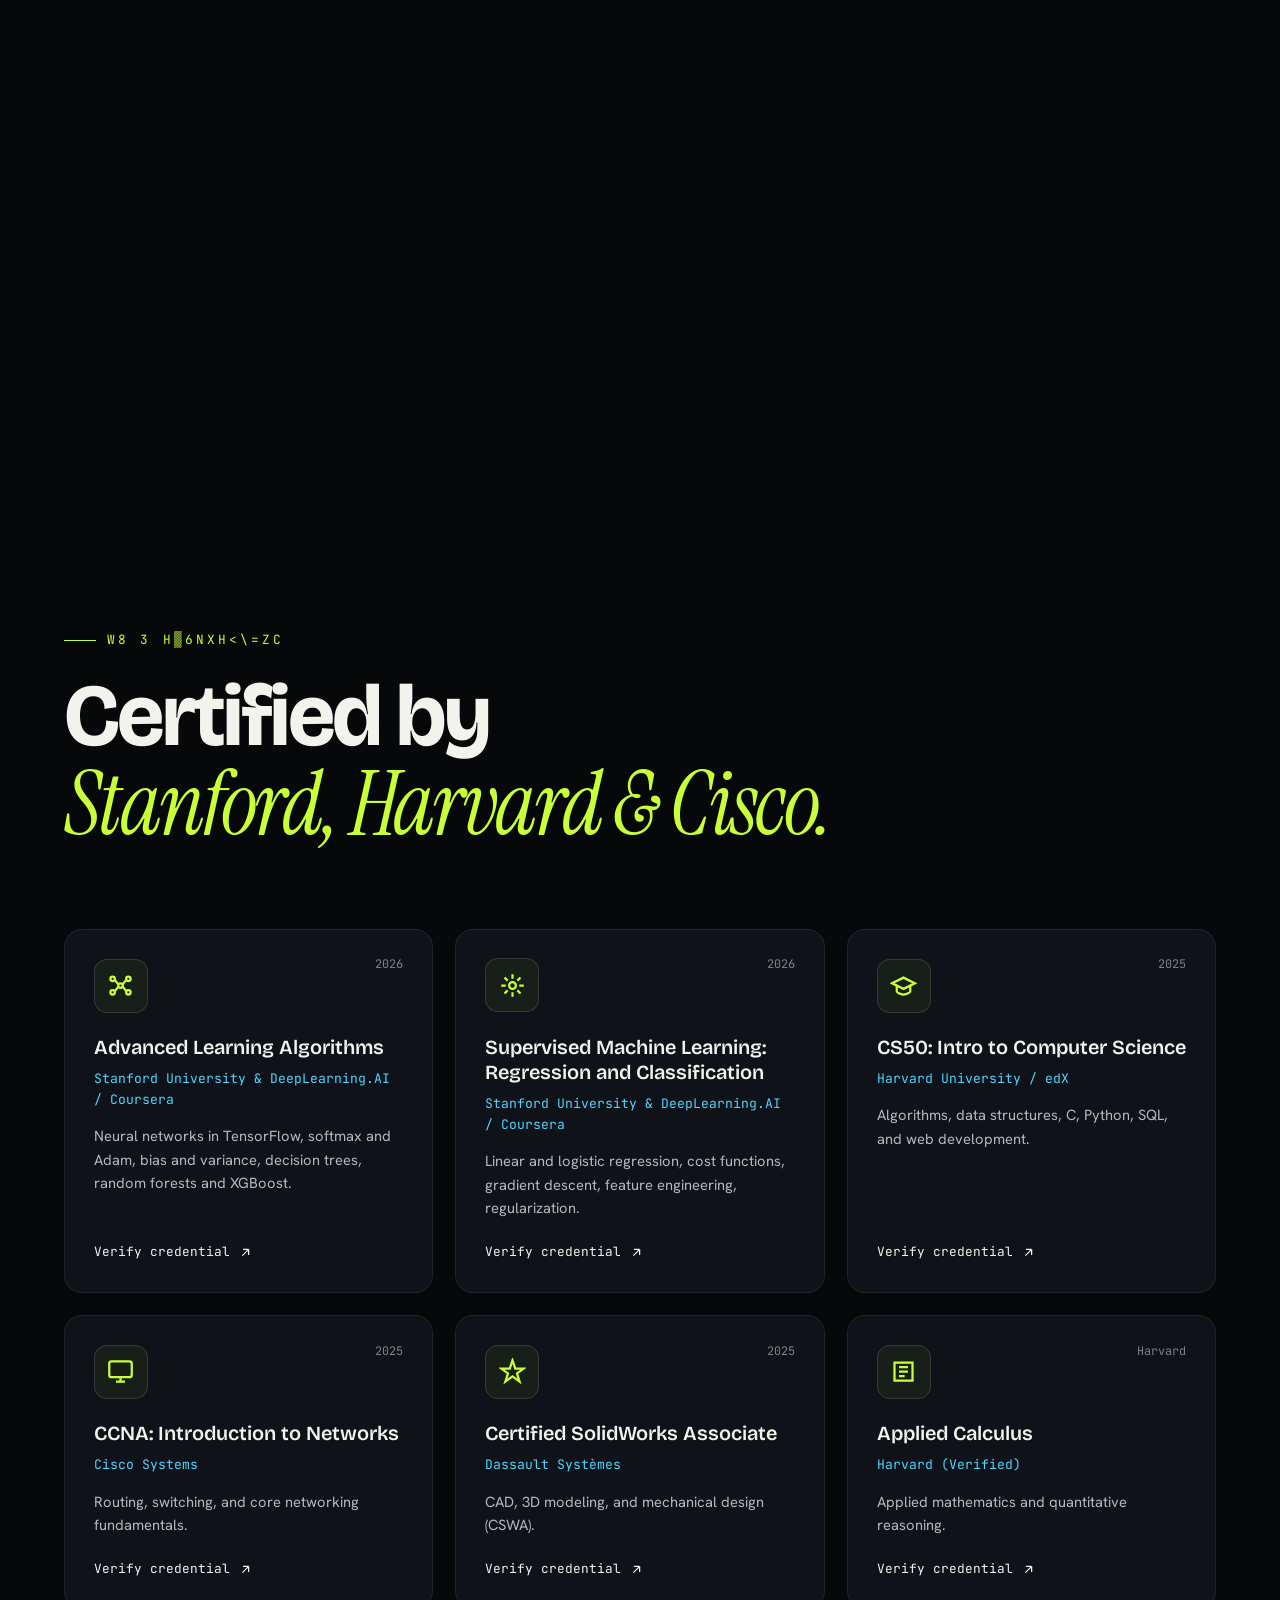
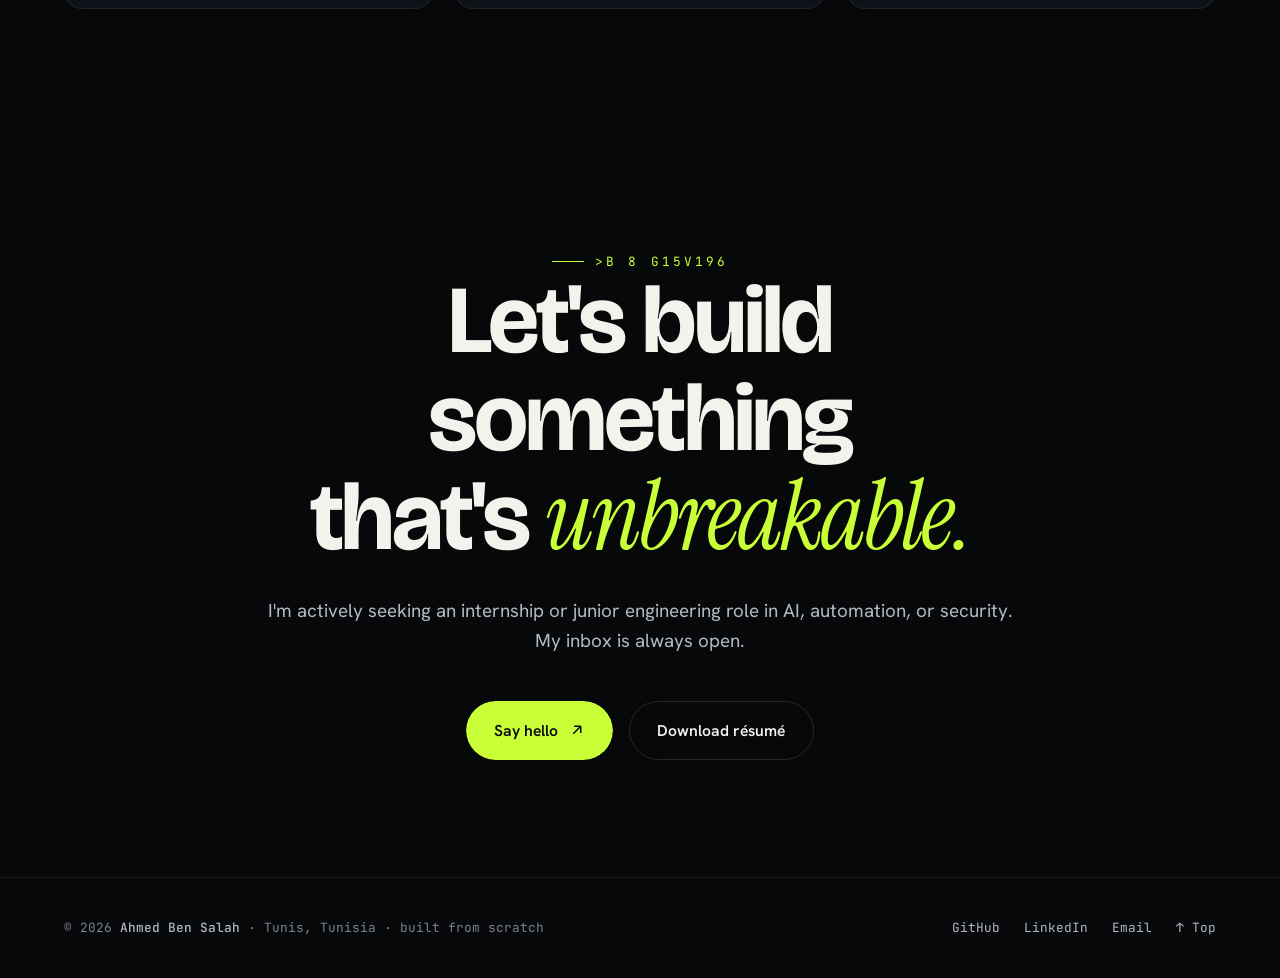
==== commit 64d0297c: "Restore part-time role and update resume" ====
--- a/index.html
+++ b/index.html
@@ -330,6 +330,16 @@
           <div class="tl-line" id="tlLine"><span></span></div>
 
           <div class="tl-item" data-anim>
+            <div class="tl-date">Jul 2026 — Sep 2026</div>
+            <div class="tl-card" data-cursor>
+              <div class="tl-role">AI &amp; Automation Engineer</div>
+              <div class="tl-org">Welyne · ai-commandos.com</div>
+              <p class="tl-desc">Kept building the AI Commandos platform alongside my studies: LinkedIn, Facebook and Instagram publishing verified with real posts, per-workspace choice of language model, email verification at signup, PowerPoint deck generation, and a security and QA review of the deployed application that surfaced tokens passed in URLs and access checks that failed open.</p>
+              <div class="tl-tags"><span class="tl-tag">FastAPI</span><span class="tl-tag">Next.js</span><span class="tl-tag">OAuth 2.0</span><span class="tl-tag">Security Review</span></div>
+            </div>
+          </div>
+
+          <div class="tl-item" data-anim>
             <div class="tl-date">Apr 2026 — Jul 2026 · Internship</div>
             <div class="tl-card" data-cursor>
               <div class="tl-role">AI &amp; Automation Intern</div>
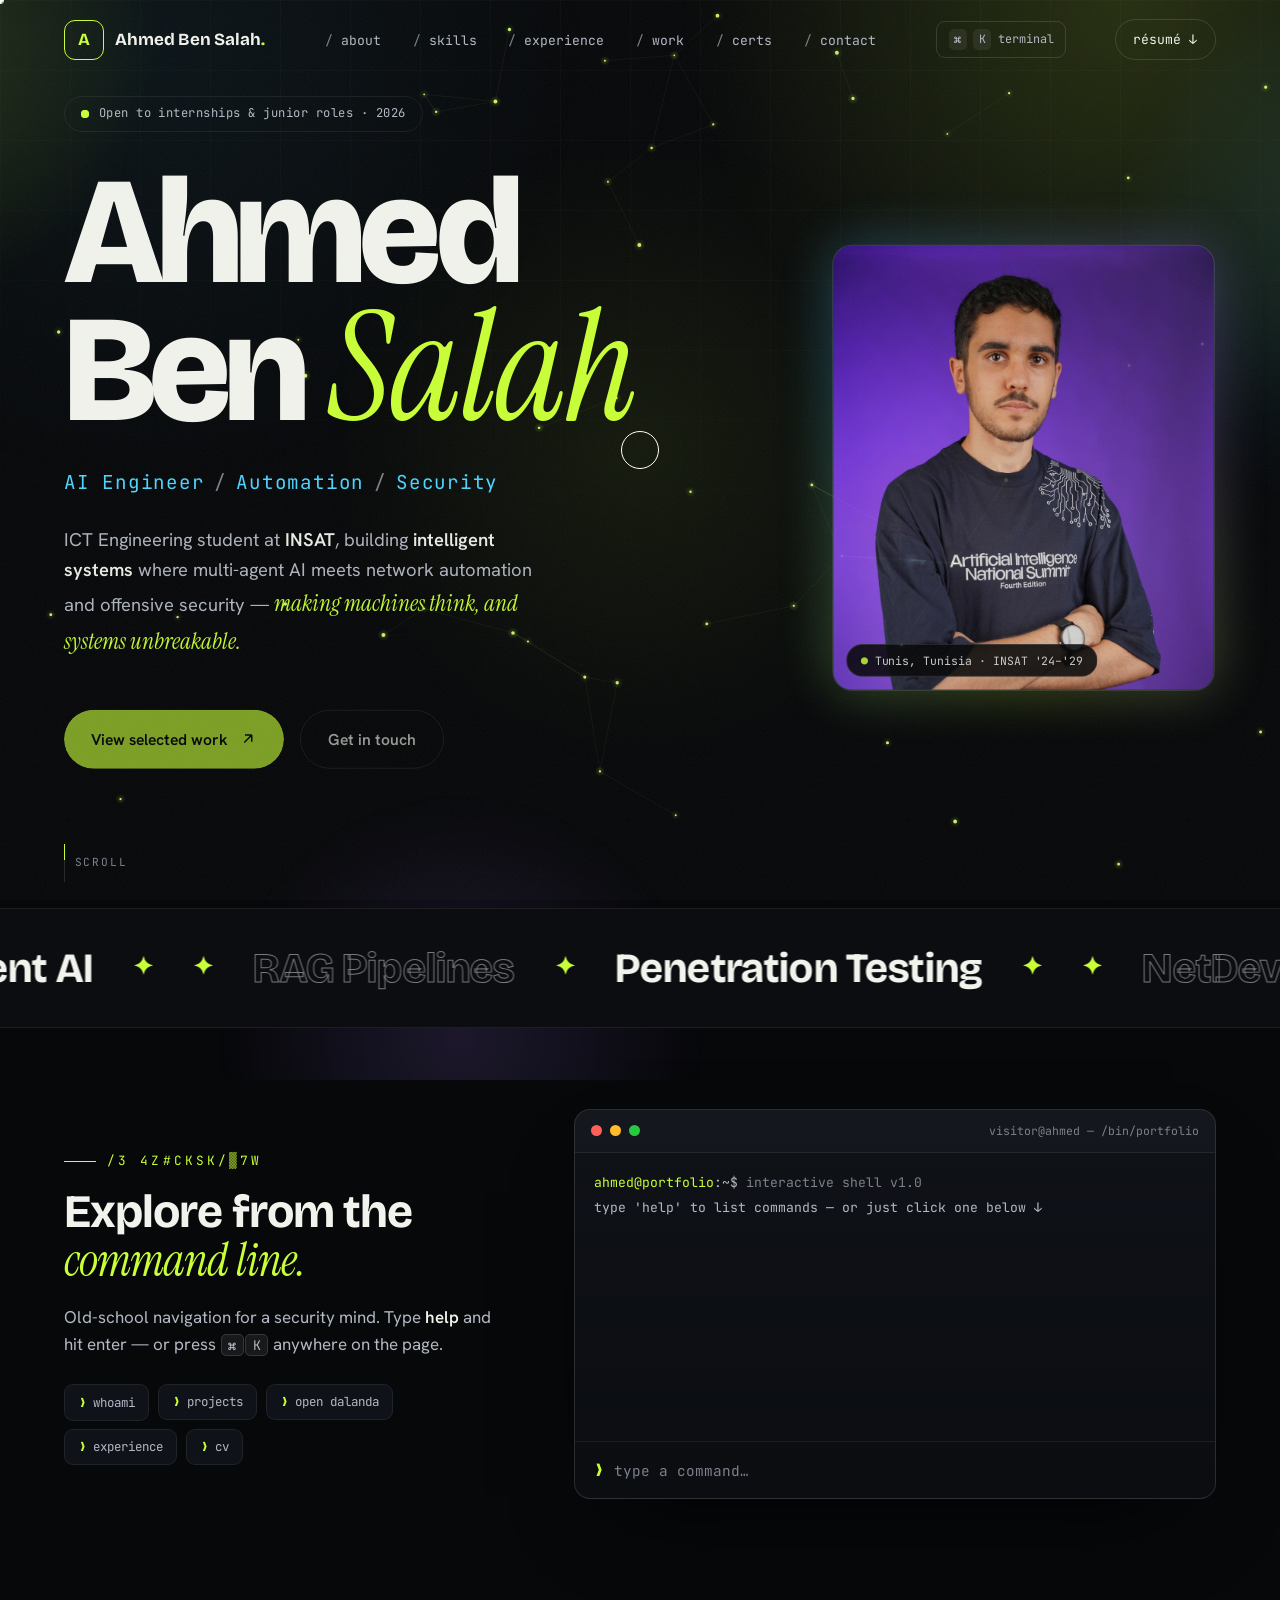
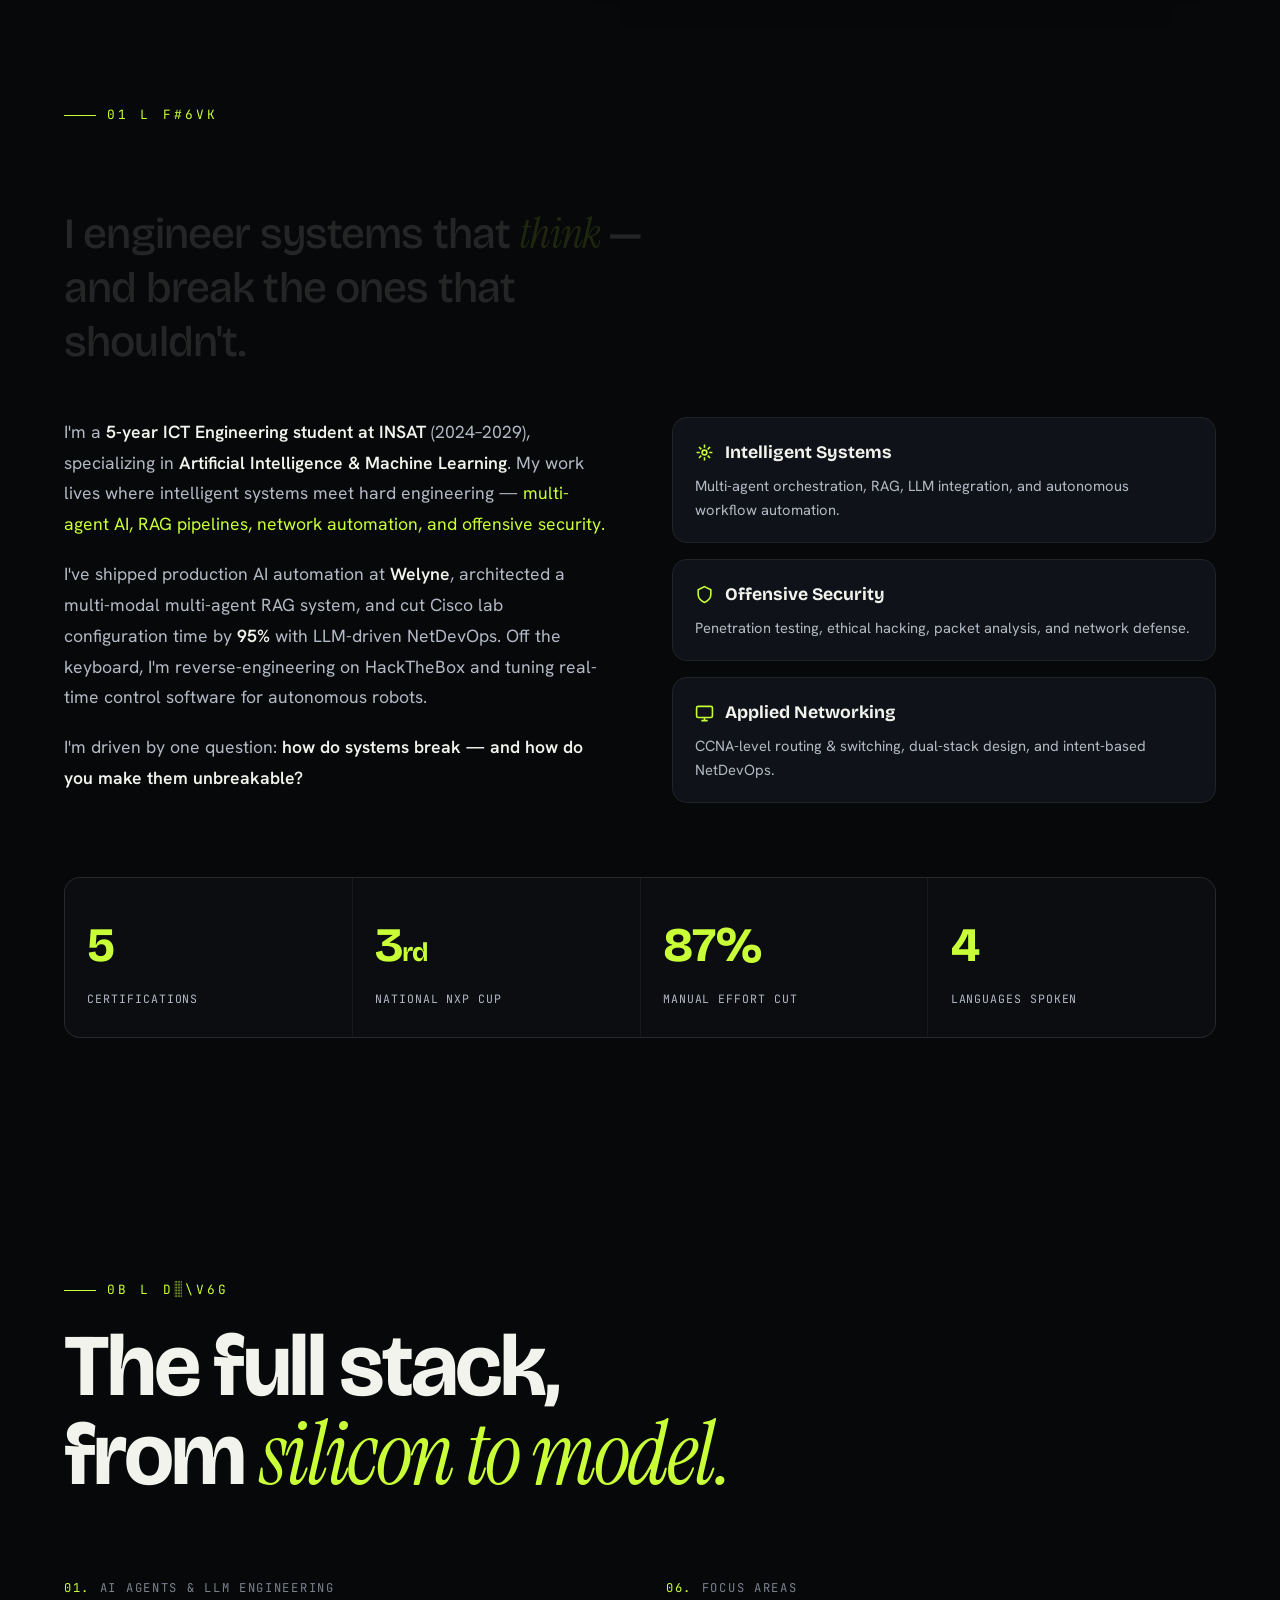
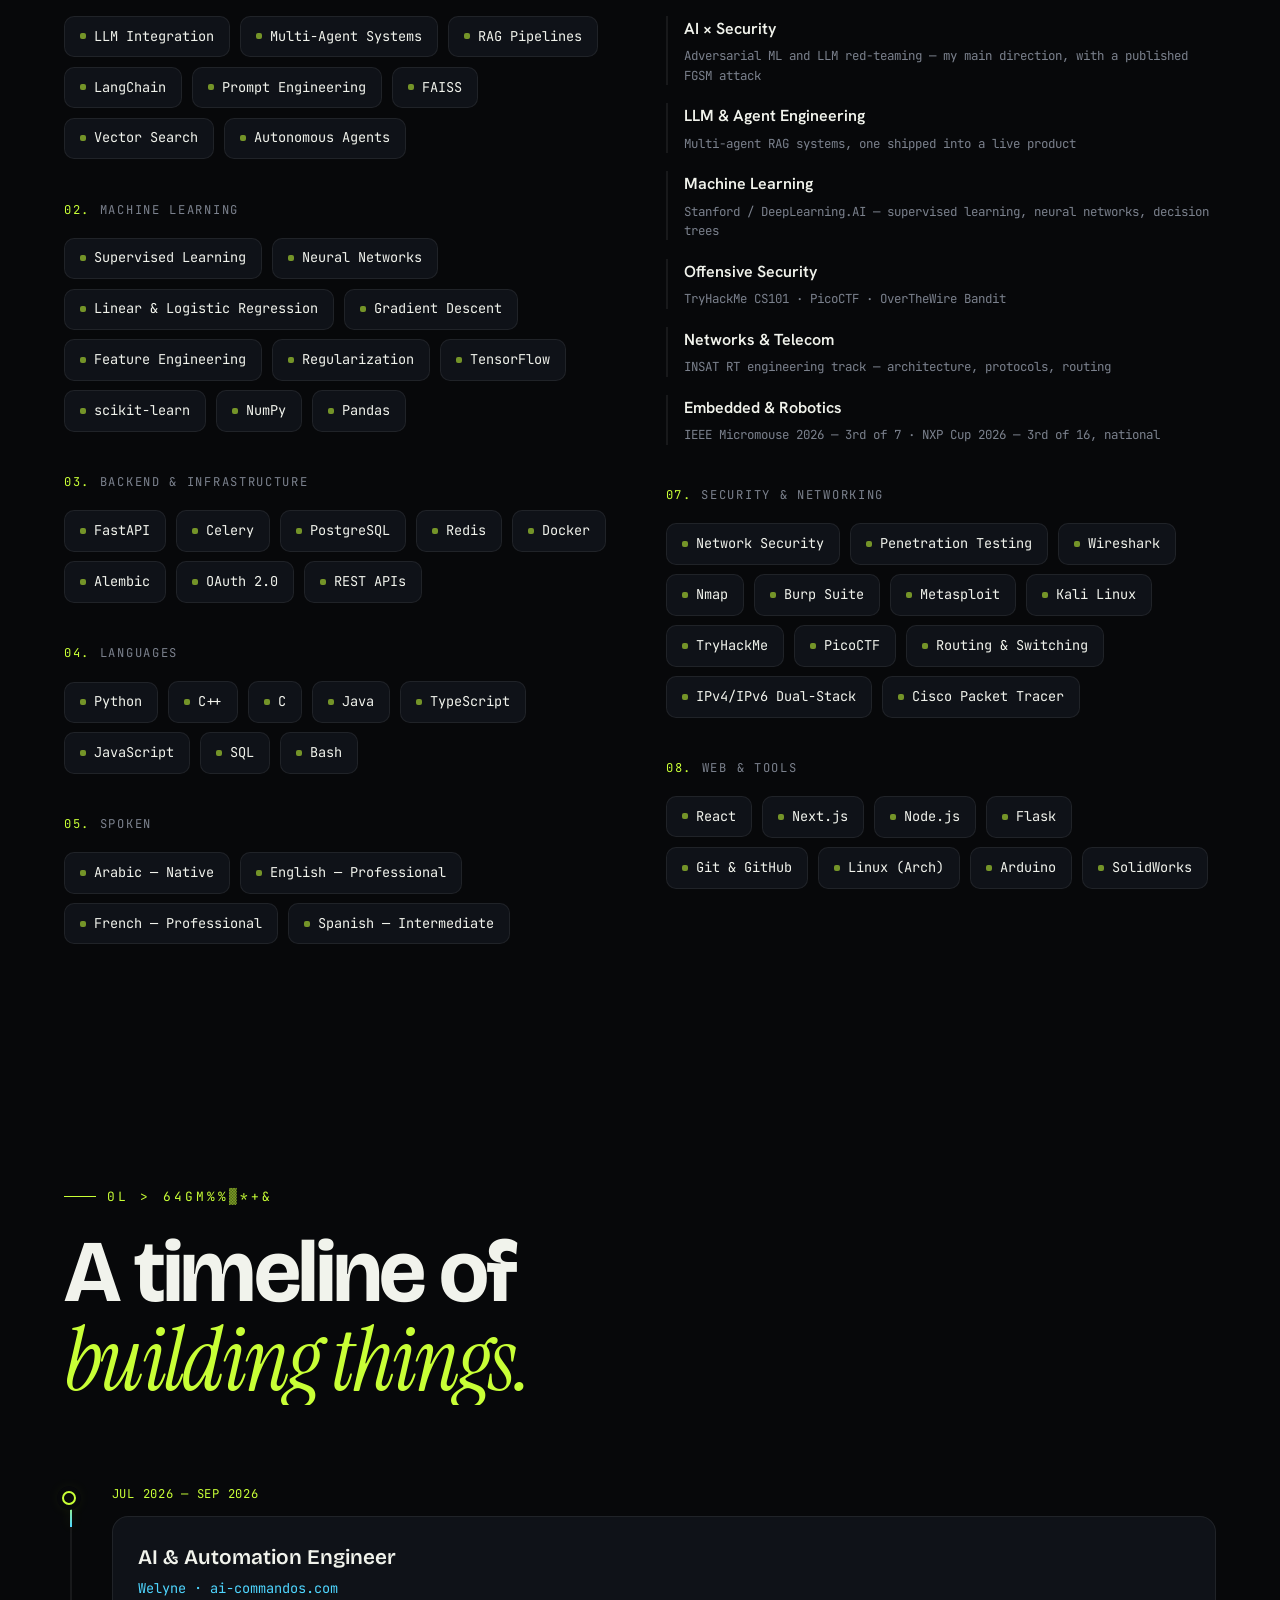
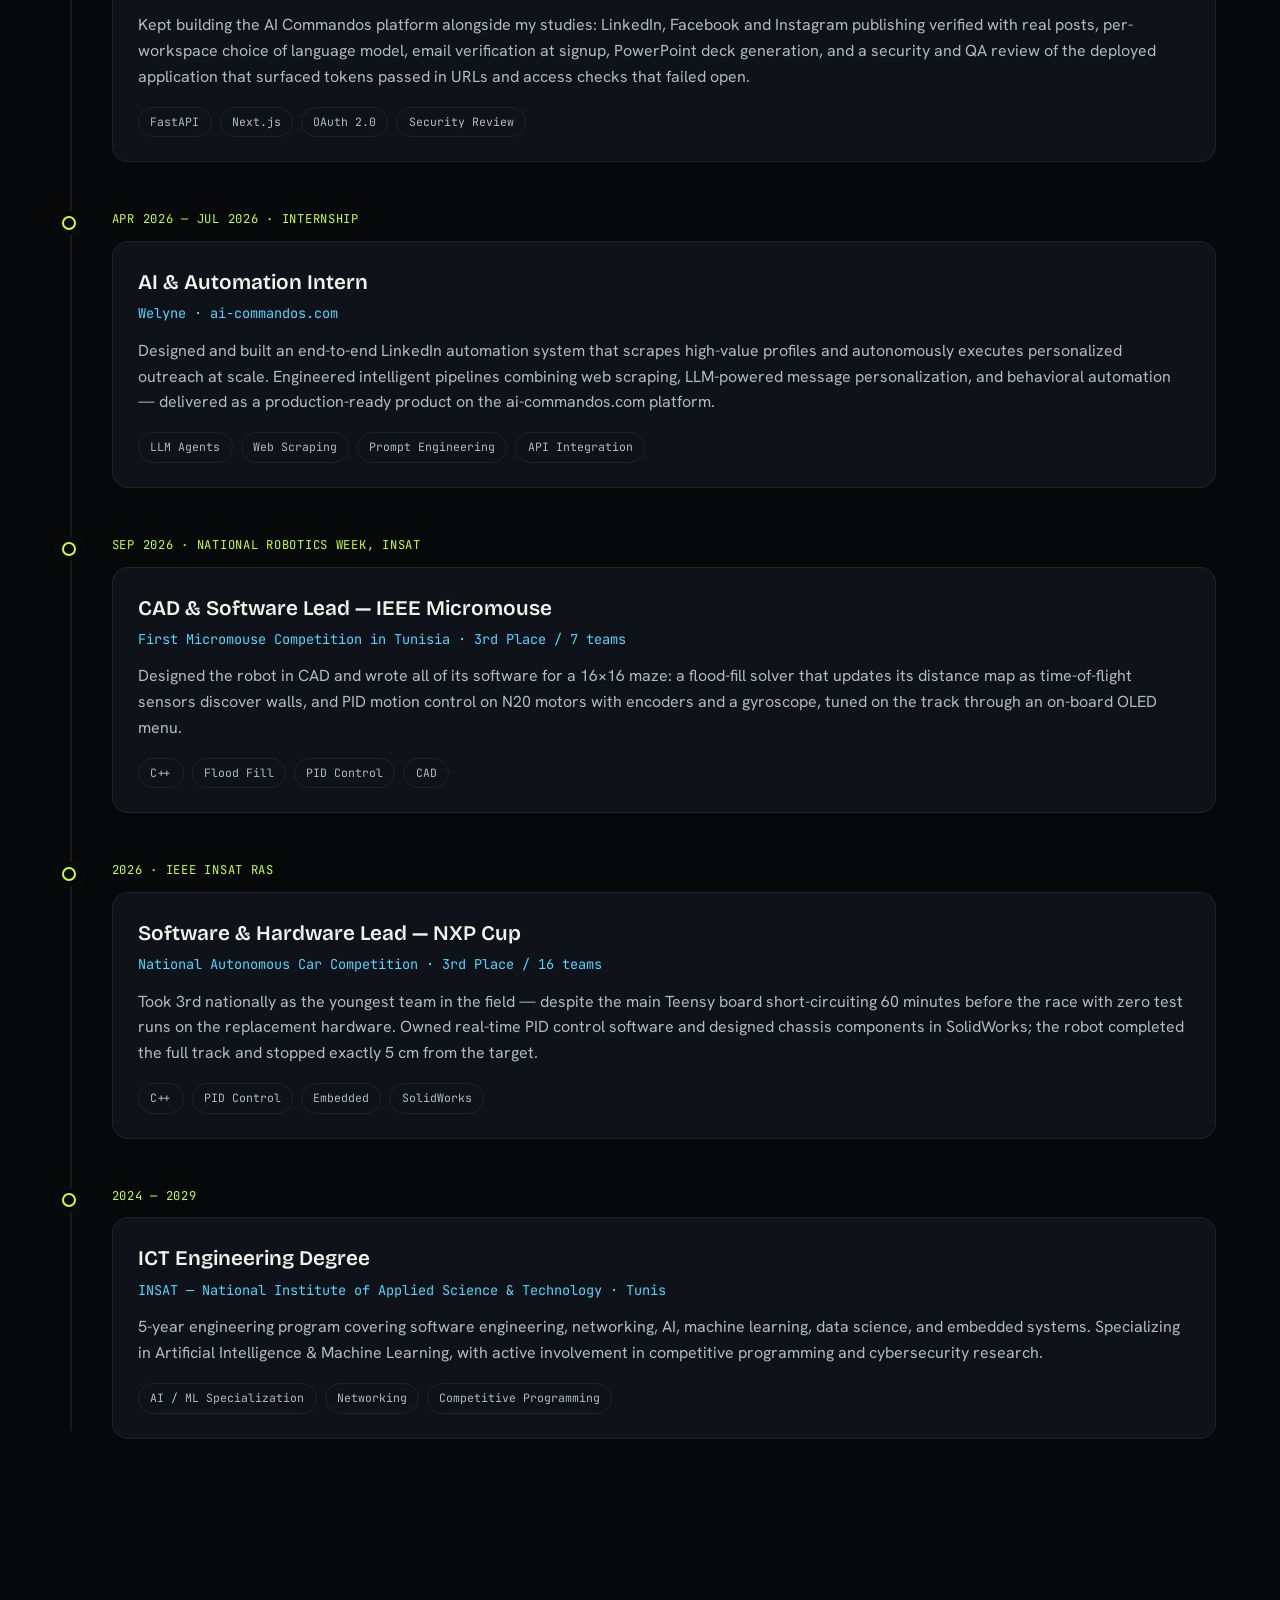
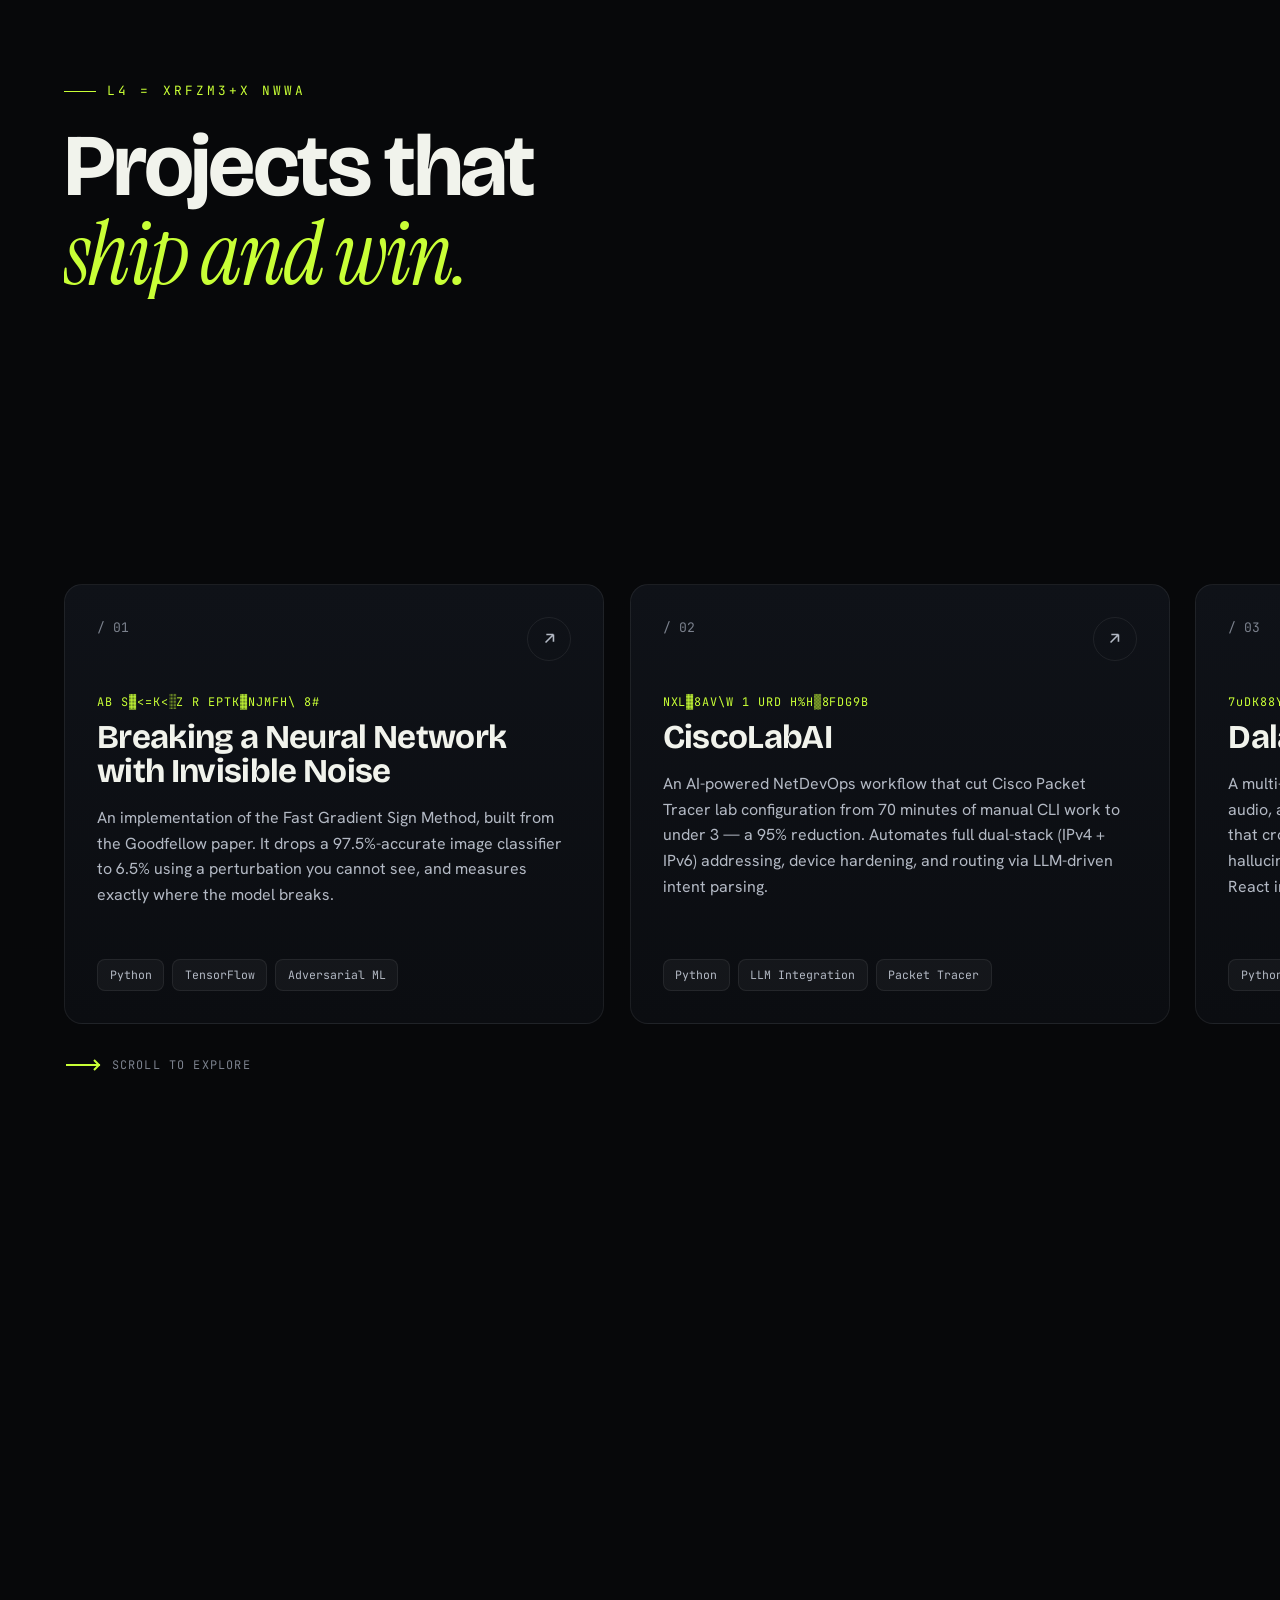
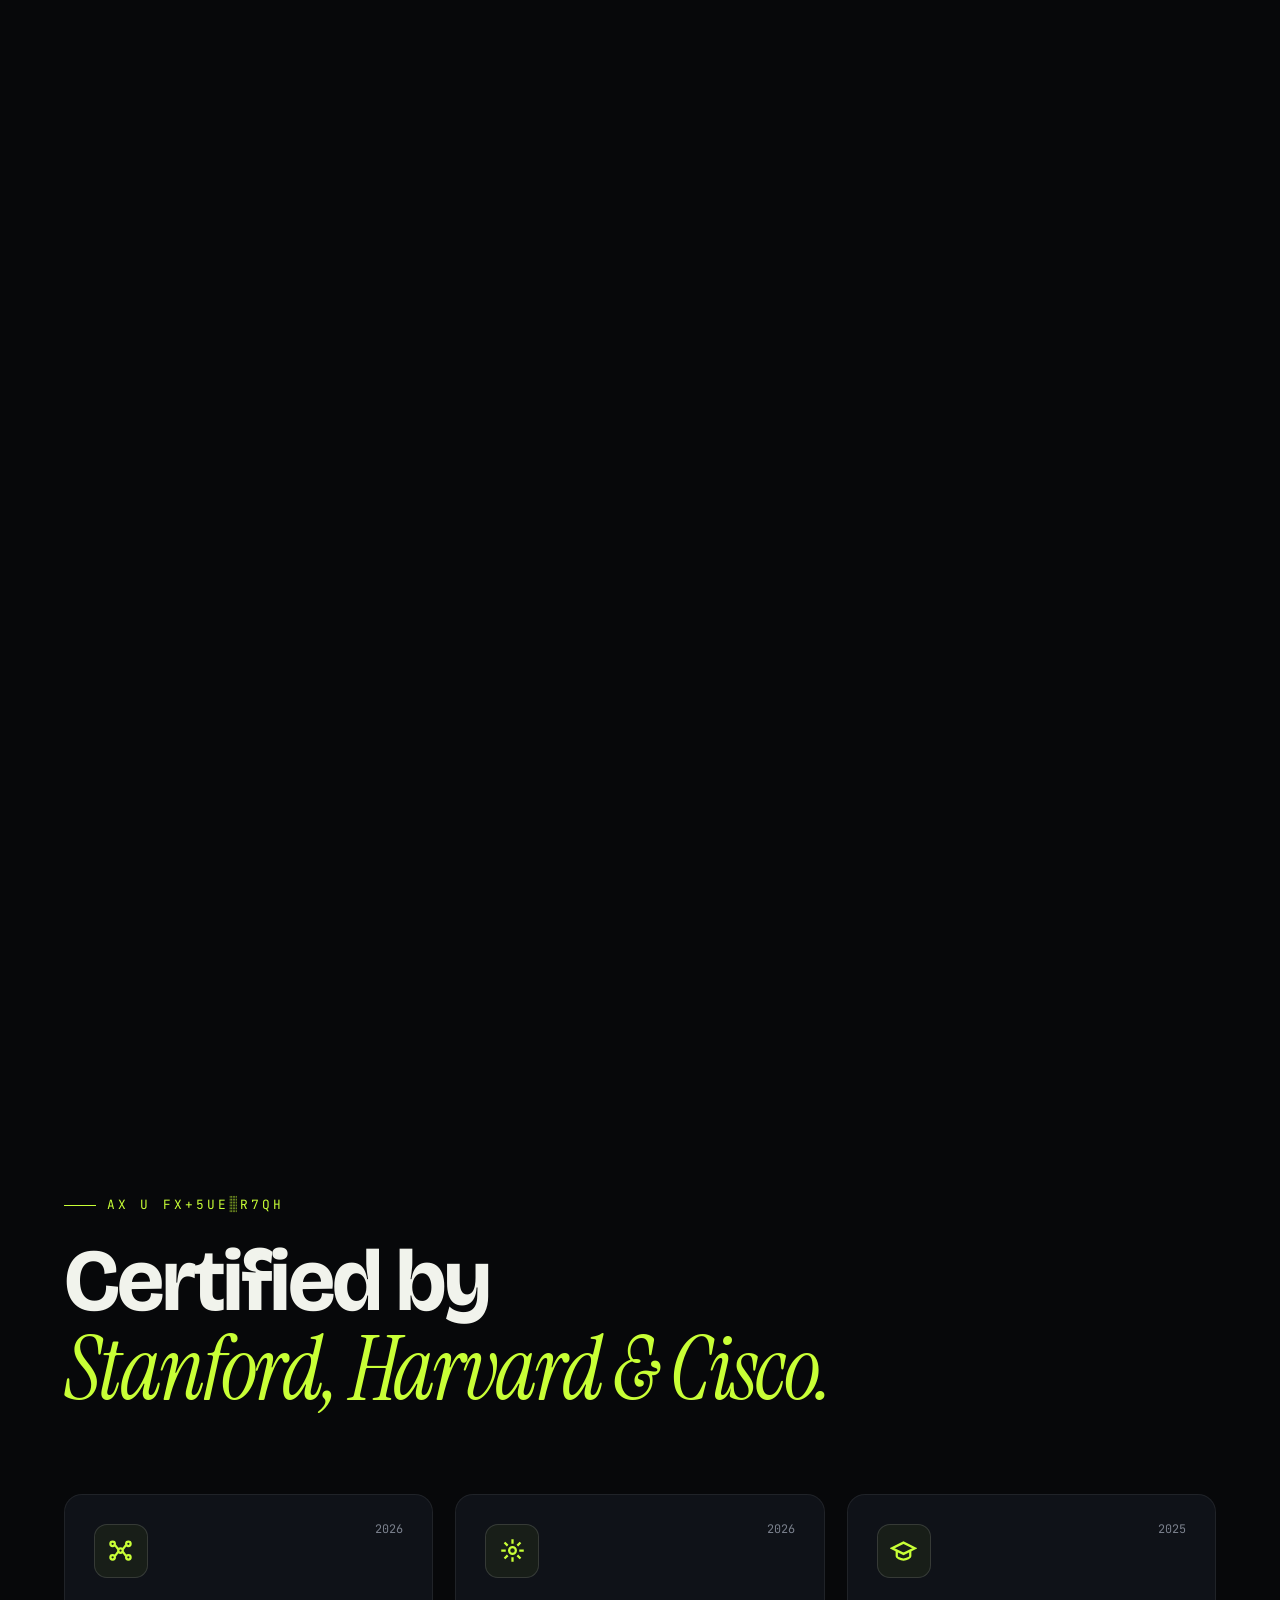
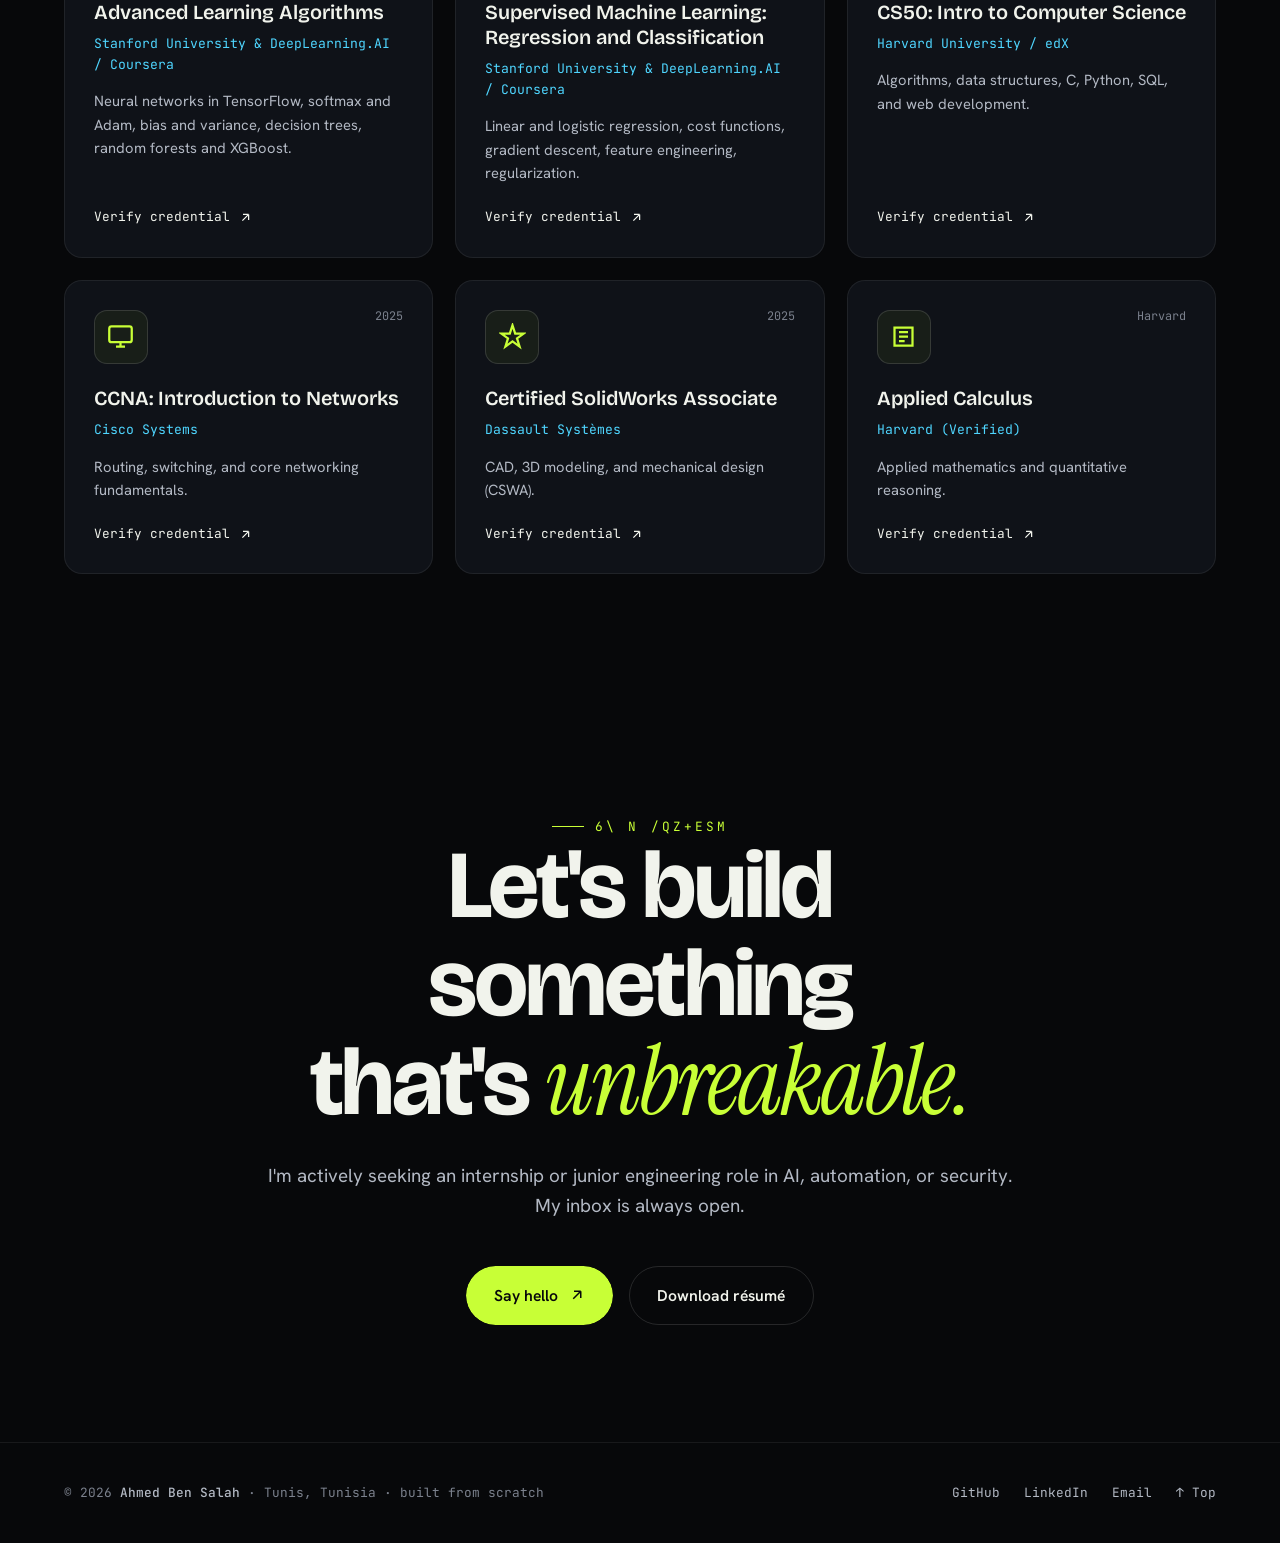
==== commit 4e3917b6: "add fgsm project" ====
--- a/index.html
+++ b/index.html
@@ -287,7 +287,7 @@
           <div>
             <div class="sg" data-anim><div class="sg-title"><span class="idx">06.</span> Focus areas</div>
               <ul class="focus">
-                <li><span class="focus-name">AI &times; Security</span><span class="focus-note">Adversarial ML and LLM red-teaming — the direction I'm building toward</span></li>
+                <li><span class="focus-name">AI &times; Security</span><span class="focus-note">Adversarial ML and LLM red-teaming — my main direction, with a published FGSM attack</span></li>
                 <li><span class="focus-name">LLM &amp; Agent Engineering</span><span class="focus-note">Multi-agent RAG systems, one shipped into a live product</span></li>
                 <li><span class="focus-name">Machine Learning</span><span class="focus-note">Stanford / DeepLearning.AI — supervised learning, neural networks, decision trees</span></li>
                 <li><span class="focus-name">Offensive Security</span><span class="focus-note">TryHackMe CS101 · PicoCTF · OverTheWire Bandit</span></li>
